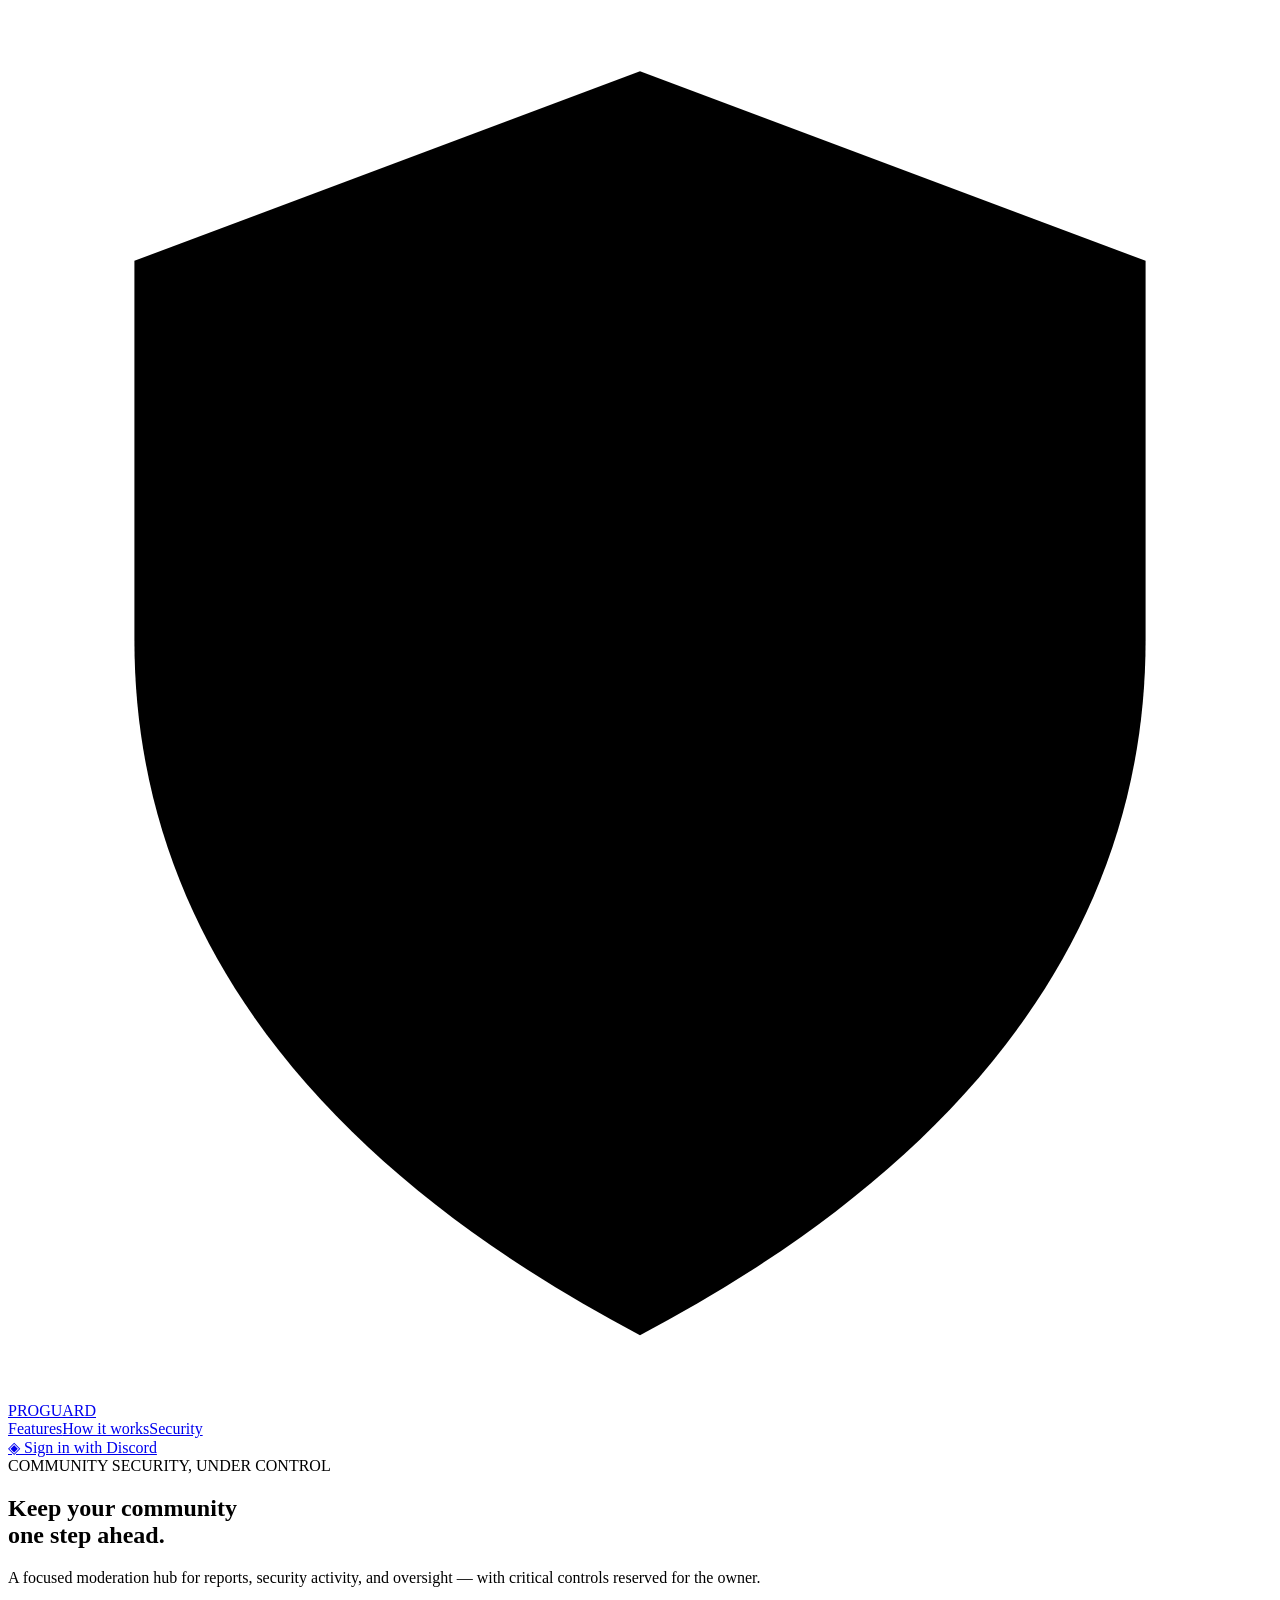
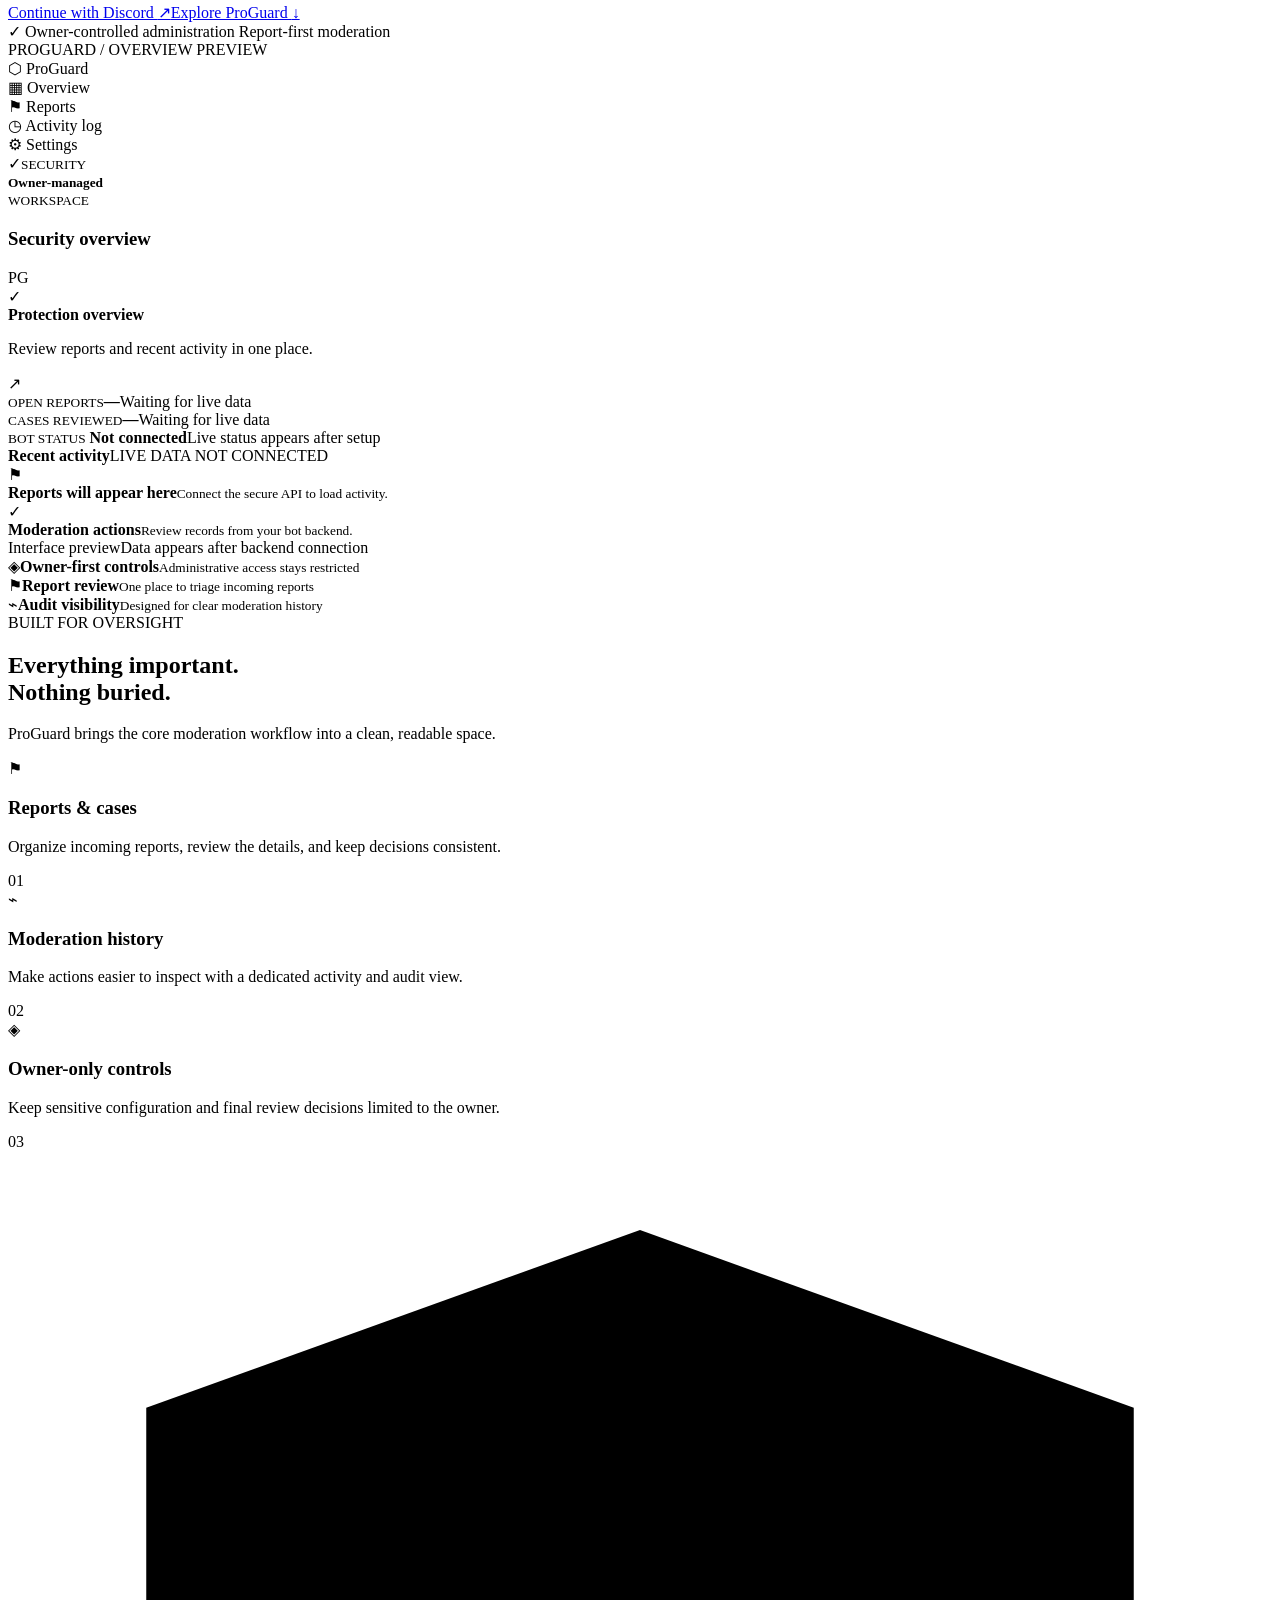
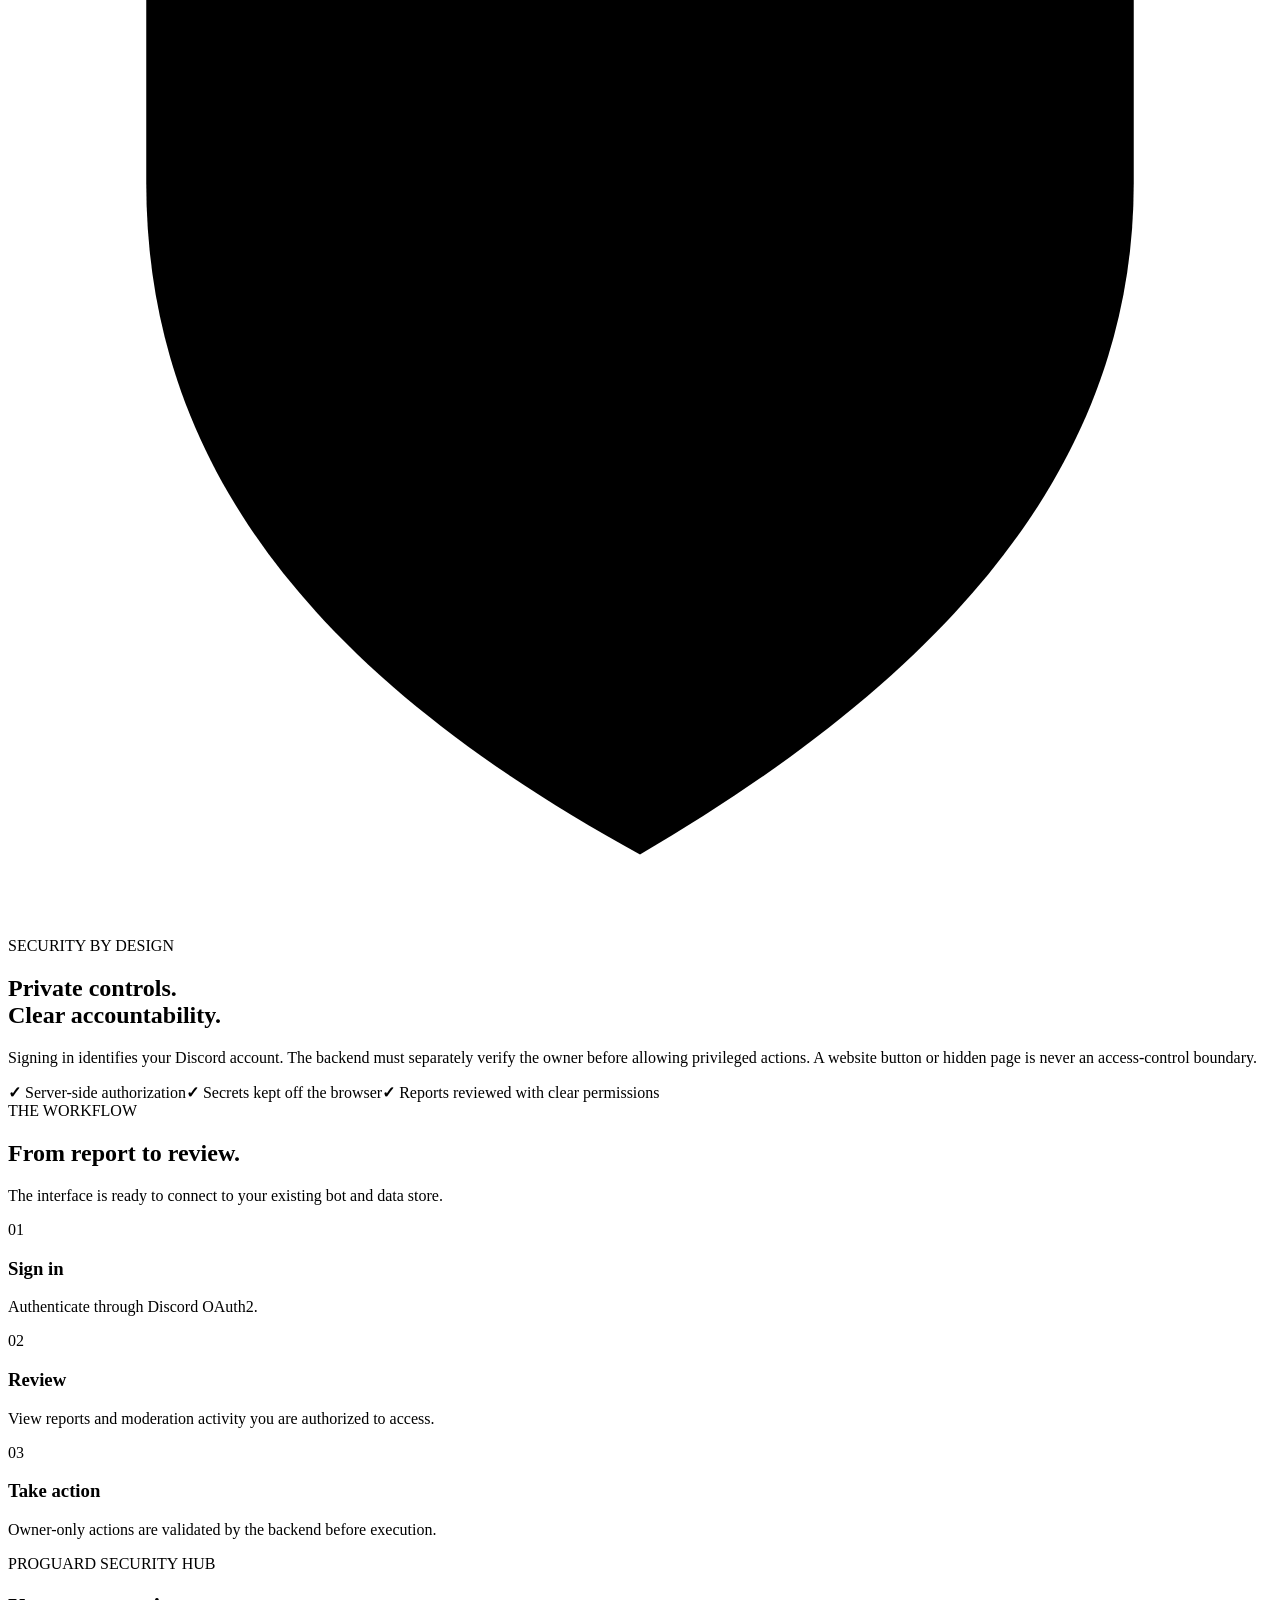
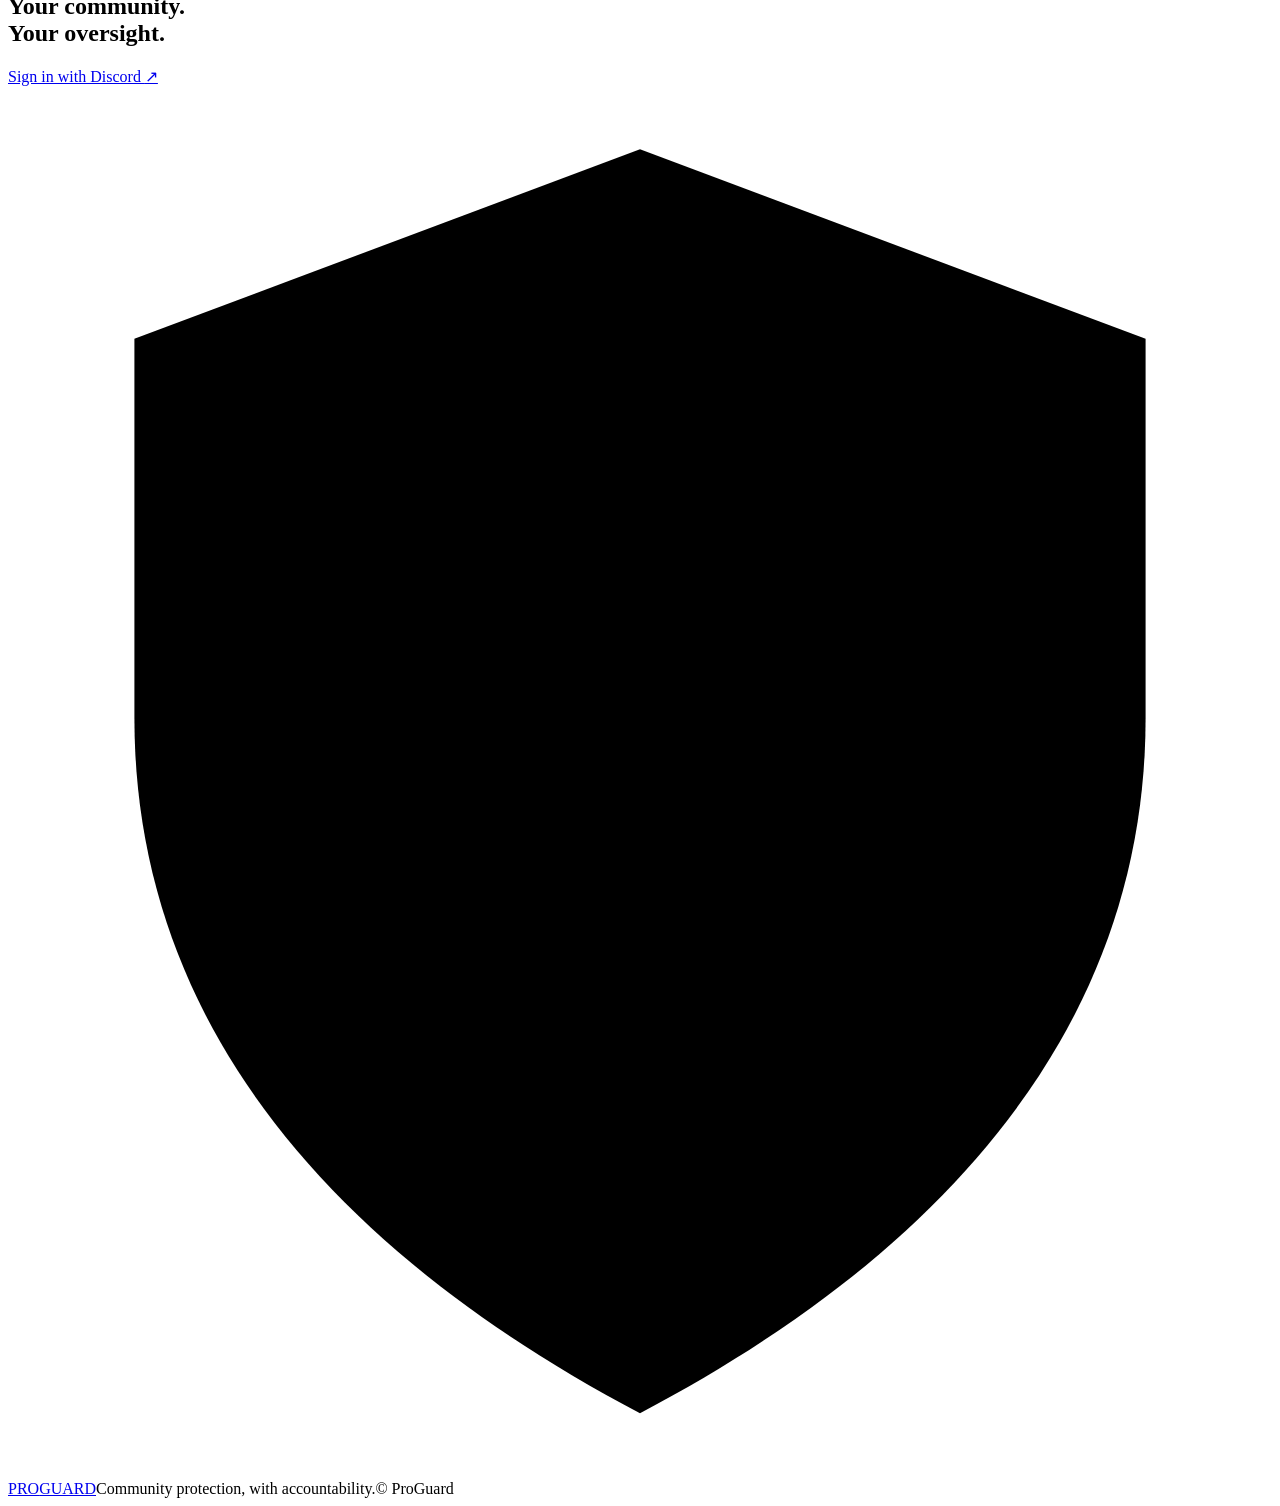
==== public/index.html @ 470d1fc4 "Rename index.html to public/index.html" ====
<!doctype html>
<html lang="en">
<head>
  <meta charset="utf-8">
  <meta name="viewport" content="width=device-width, initial-scale=1">
  <meta name="theme-color" content="#080d18">
  <meta name="description" content="ProGuard — Discord community protection and moderation oversight.">
  <title>ProGuard — Community Security</title>
  <link rel="preconnect" href="https://fonts.googleapis.com">
  <link rel="preconnect" href="https://fonts.gstatic.com" crossorigin>
  <link href="https://fonts.googleapis.com/css2?family=DM+Sans:wght@400;500;600;700&family=Space+Grotesk:wght@400;500;600;700&display=swap" rel="stylesheet">
  <link rel="stylesheet" href="style.css">
</head>
<body>
  <div class="ambient ambient-one"></div><div class="ambient ambient-two"></div>
  <header class="topbar">
    <a class="brand" href="#home" aria-label="ProGuard home"><span class="brand-mark"><svg viewBox="0 0 40 44" aria-hidden="true"><path d="M20 2 36 8v12c0 10-6.7 17.1-16 22C10.7 37.1 4 30 4 20V8L20 2Z"/><path d="m12 21 5.2 5.2L28.5 15"/></svg></span><span>PRO<span class="brand-light">GUARD</span></span></a>
    <nav class="nav"><a href="#features">Features</a><a href="#how">How it works</a><a href="#security">Security</a></nav>
    <a class="button button-small button-outline" href="/auth/discord"> <span class="discord-dot">◈</span> Sign in with Discord</a>
  </header>
  <main id="home">
    <section class="hero wrap">
      <div class="hero-copy">
        <div class="eyebrow"><span class="pulse"></span> COMMUNITY SECURITY, UNDER CONTROL</div>
        <h1>Keep your community<br><span>one step ahead.</span></h1>
        <p class="hero-text">A focused moderation hub for reports, security activity, and oversight — with critical controls reserved for the owner.</p>
        <div class="hero-actions"><a class="button button-primary" href="/auth/discord">Continue with Discord <span>↗</span></a><a class="text-link" href="#features">Explore ProGuard <span>↓</span></a></div>
        <div class="trust-line"><span class="shield-mini">✓</span> Owner-controlled administration <i></i> Report-first moderation</div>
      </div>
      <div class="preview-shell" aria-label="Illustrative dashboard preview">
        <div class="preview-top"><div class="window-dots"><b></b><b></b><b></b></div><span>PROGUARD / OVERVIEW</span><span class="preview-live"><i></i> PREVIEW</span></div>
        <div class="preview-content">
          <aside class="mock-sidebar"><div class="mock-logo"><span>⬡</span> ProGuard</div><div class="mock-nav active">▦ <span>Overview</span></div><div class="mock-nav">⚑ <span>Reports</span></div><div class="mock-nav">◷ <span>Activity log</span></div><div class="mock-nav">⚙ <span>Settings</span></div><div class="mock-side-bottom"><span class="tiny-shield">✓</span><small>SECURITY<br><b>Owner-managed</b></small></div></aside>
          <div class="mock-main"><div class="mock-heading"><div><small>WORKSPACE</small><h3>Security overview</h3></div><span class="mock-avatar">PG</span></div><div class="mock-banner"><div class="banner-icon">✓</div><div><b>Protection overview</b><p>Review reports and recent activity in one place.</p></div><span class="banner-arrow">↗</span></div><div class="metric-grid"><div class="metric"><small>OPEN REPORTS</small><strong>—</strong><span>Waiting for live data</span></div><div class="metric"><small>CASES REVIEWED</small><strong>—</strong><span>Waiting for live data</span></div><div class="metric"><small>BOT STATUS</small><strong class="status-text"><i></i> Not connected</strong><span>Live status appears after setup</span></div></div><div class="activity-card"><div class="activity-head"><b>Recent activity</b><span>LIVE DATA NOT CONNECTED</span></div><div class="activity-row"><span class="activity-icon blue">⚑</span><div><b>Reports will appear here</b><small>Connect the secure API to load activity.</small></div><span class="activity-placeholder"></span></div><div class="activity-row"><span class="activity-icon purple">✓</span><div><b>Moderation actions</b><small>Review records from your bot backend.</small></div><span class="activity-placeholder"></span></div></div></div>
        </div>
        <div class="preview-foot"><span><i></i> Interface preview</span><span>Data appears after backend connection</span></div>
      </div>
    </section>
    <section class="strip wrap"><div><span class="strip-icon">◈</span><b>Owner-first controls</b><small>Administrative access stays restricted</small></div><div><span class="strip-icon">⚑</span><b>Report review</b><small>One place to triage incoming reports</small></div><div><span class="strip-icon">⌁</span><b>Audit visibility</b><small>Designed for clear moderation history</small></div></section>
    <section class="section wrap" id="features"><div class="section-intro"><div class="eyebrow">BUILT FOR OVERSIGHT</div><h2>Everything important.<br><span>Nothing buried.</span></h2><p>ProGuard brings the core moderation workflow into a clean, readable space.</p></div><div class="feature-grid"><article class="feature-card"><span class="feature-icon blue-icon">⚑</span><h3>Reports & cases</h3><p>Organize incoming reports, review the details, and keep decisions consistent.</p><span class="feature-number">01</span></article><article class="feature-card"><span class="feature-icon purple-icon">⌁</span><h3>Moderation history</h3><p>Make actions easier to inspect with a dedicated activity and audit view.</p><span class="feature-number">02</span></article><article class="feature-card"><span class="feature-icon cyan-icon">◈</span><h3>Owner-only controls</h3><p>Keep sensitive configuration and final review decisions limited to the owner.</p><span class="feature-number">03</span></article></div></section>
    <section class="security-section" id="security"><div class="wrap security-inner"><div class="security-emblem"><div class="emblem-ring ring-a"></div><div class="emblem-ring ring-b"></div><div class="emblem-shield"><svg viewBox="0 0 64 70" aria-hidden="true"><path d="M32 4 57 13v19c0 15-10.5 25.5-25 34C16.5 57.5 7 47 7 32V13L32 4Z"/><path d="m20 34 8 8 17-19"/></svg></div></div><div class="security-copy"><div class="eyebrow">SECURITY BY DESIGN</div><h2>Private controls.<br><span>Clear accountability.</span></h2><p>Signing in identifies your Discord account. The backend must separately verify the owner before allowing privileged actions. A website button or hidden page is never an access-control boundary.</p><div class="security-points"><span><b>✓</b> Server-side authorization</span><span><b>✓</b> Secrets kept off the browser</span><span><b>✓</b> Reports reviewed with clear permissions</span></div></div></div></section>
    <section class="section wrap how-section" id="how"><div class="section-intro centered"><div class="eyebrow">THE WORKFLOW</div><h2>From report to review.</h2><p>The interface is ready to connect to your existing bot and data store.</p></div><div class="steps"><div class="step"><span>01</span><h3>Sign in</h3><p>Authenticate through Discord OAuth2.</p></div><div class="step-connector"></div><div class="step"><span>02</span><h3>Review</h3><p>View reports and moderation activity you are authorized to access.</p></div><div class="step-connector"></div><div class="step"><span>03</span><h3>Take action</h3><p>Owner-only actions are validated by the backend before execution.</p></div></div></section>
    <section class="cta wrap"><div><div class="eyebrow">PROGUARD SECURITY HUB</div><h2>Your community.<br><span>Your oversight.</span></h2></div><a class="button button-primary" href="/auth/discord">Sign in with Discord <span>↗</span></a></section>
  </main>
  <footer class="footer wrap"><a class="brand footer-brand" href="#home"><span class="brand-mark"><svg viewBox="0 0 40 44" aria-hidden="true"><path d="M20 2 36 8v12c0 10-6.7 17.1-16 22C10.7 37.1 4 30 4 20V8L20 2Z"/><path d="m12 21 5.2 5.2L28.5 15"/></svg></span><span>PRO<span class="brand-light">GUARD</span></span></a><span>Community protection, with accountability.</span><span>© <span id="year"></span> ProGuard</span></footer>
  <script src="app.js"></script>
</body>
</html>
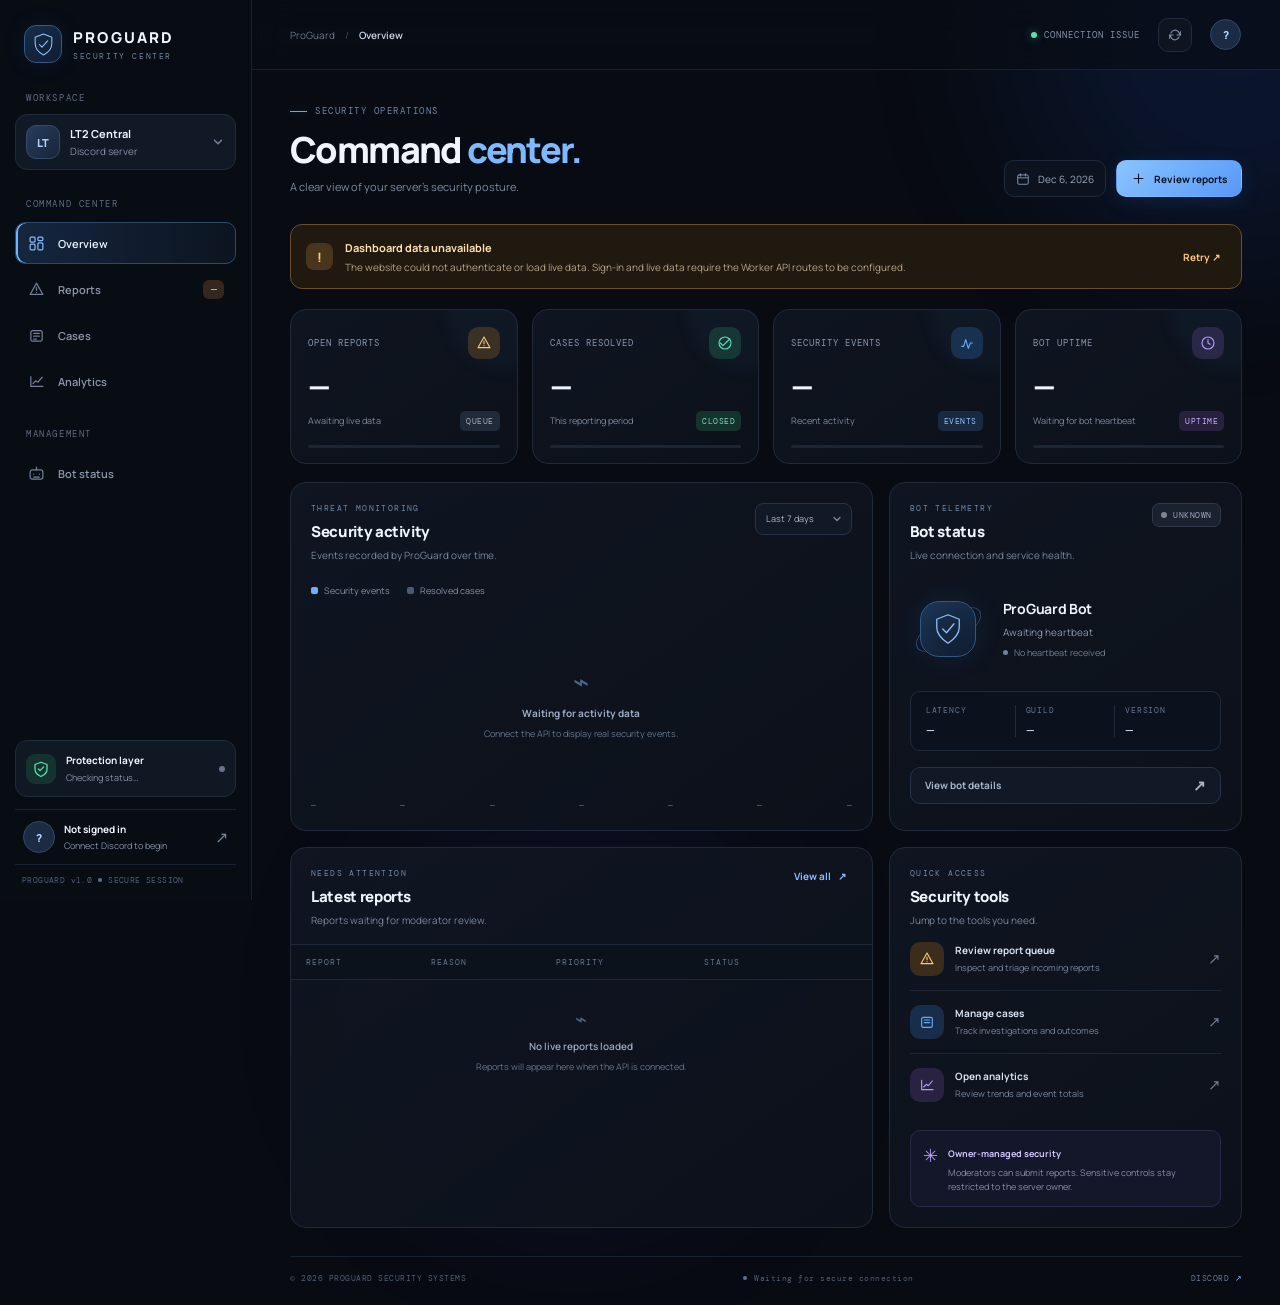
==== commit c178b6f6: "Add files via upload" ====
--- a/public/index.html
+++ b/public/index.html
@@ -3,46 +3,78 @@
 <head>
   <meta charset="utf-8">
   <meta name="viewport" content="width=device-width, initial-scale=1">
-  <meta name="theme-color" content="#080d18">
-  <meta name="description" content="ProGuard — Discord community protection and moderation oversight.">
-  <title>ProGuard — Community Security</title>
+  <meta name="theme-color" content="#080b12">
+  <meta name="description" content="ProGuard security command center for Discord communities.">
+  <title>ProGuard — Security Command Center</title>
   <link rel="preconnect" href="https://fonts.googleapis.com">
   <link rel="preconnect" href="https://fonts.gstatic.com" crossorigin>
-  <link href="https://fonts.googleapis.com/css2?family=DM+Sans:wght@400;500;600;700&family=Space+Grotesk:wght@400;500;600;700&display=swap" rel="stylesheet">
+  <link href="https://fonts.googleapis.com/css2?family=DM+Mono:wght@400;500&family=Manrope:wght@400;500;600;700;800&display=swap" rel="stylesheet">
   <link rel="stylesheet" href="style.css">
 </head>
 <body>
-  <div class="ambient ambient-one"></div><div class="ambient ambient-two"></div>
-  <header class="topbar">
-    <a class="brand" href="#home" aria-label="ProGuard home"><span class="brand-mark"><svg viewBox="0 0 40 44" aria-hidden="true"><path d="M20 2 36 8v12c0 10-6.7 17.1-16 22C10.7 37.1 4 30 4 20V8L20 2Z"/><path d="m12 21 5.2 5.2L28.5 15"/></svg></span><span>PRO<span class="brand-light">GUARD</span></span></a>
-    <nav class="nav"><a href="#features">Features</a><a href="#how">How it works</a><a href="#security">Security</a></nav>
-    <a class="button button-small button-outline" href="/auth/discord"> <span class="discord-dot">◈</span> Sign in with Discord</a>
-  </header>
-  <main id="home">
-    <section class="hero wrap">
-      <div class="hero-copy">
-        <div class="eyebrow"><span class="pulse"></span> COMMUNITY SECURITY, UNDER CONTROL</div>
-        <h1>Keep your community<br><span>one step ahead.</span></h1>
-        <p class="hero-text">A focused moderation hub for reports, security activity, and oversight — with critical controls reserved for the owner.</p>
-        <div class="hero-actions"><a class="button button-primary" href="/auth/discord">Continue with Discord <span>↗</span></a><a class="text-link" href="#features">Explore ProGuard <span>↓</span></a></div>
-        <div class="trust-line"><span class="shield-mini">✓</span> Owner-controlled administration <i></i> Report-first moderation</div>
+  <div class="ambient ambient-a"></div><div class="ambient ambient-b"></div>
+  <div class="app-shell">
+    <aside class="sidebar" id="sidebar">
+      <a class="brand" href="#overview" aria-label="ProGuard home">
+        <span class="brand-mark"><svg viewBox="0 0 48 48" aria-hidden="true"><path d="M24 4 40 10v12c0 10-6.5 17-16 22C14.5 39 8 32 8 22V10L24 4Z"/><path d="m16 24 5 5 11-12"/></svg></span>
+        <span class="brand-copy"><strong>PROGUARD</strong><small>SECURITY CENTER</small></span>
+      </a>
+      <div class="workspace-label">WORKSPACE</div>
+      <button class="server-select" id="serverSelect" type="button"><span class="server-avatar">LT</span><span class="server-info"><b>LT2 Central</b><small>Discord server</small></span><svg class="chevron" viewBox="0 0 16 16"><path d="m4 6 4 4 4-4"/></svg></button>
+      <nav class="nav-list" aria-label="Main navigation">
+        <span class="nav-caption">COMMAND CENTER</span>
+        <a class="nav-link active" href="#overview" data-page="overview"><span class="nav-icon"><svg viewBox="0 0 24 24"><rect x="3" y="3" width="7" height="7" rx="1.5"/><rect x="14" y="3" width="7" height="5" rx="1.5"/><rect x="14" y="11" width="7" height="10" rx="1.5"/><rect x="3" y="13" width="7" height="8" rx="1.5"/></svg></span>Overview</a>
+        <a class="nav-link" href="#reports" data-page="reports"><span class="nav-icon"><svg viewBox="0 0 24 24"><path d="M12 3 21 19H3L12 3Z"/><path d="M12 9v4m0 3h.01"/></svg></span>Reports <span class="nav-count" id="reportNavCount">—</span></a>
+        <a class="nav-link" href="#cases" data-page="cases"><span class="nav-icon"><svg viewBox="0 0 24 24"><path d="M4 7.5A2.5 2.5 0 0 1 6.5 5h11A2.5 2.5 0 0 1 20 7.5v10a2.5 2.5 0 0 1-2.5 2.5h-11A2.5 2.5 0 0 1 4 17.5v-10Z"/><path d="M8 9h8M8 13h8M8 17h4"/></svg></span>Cases</a>
+        <a class="nav-link" href="#analytics" data-page="analytics"><span class="nav-icon"><svg viewBox="0 0 24 24"><path d="M4 19V5m0 14h17"/><path d="m7 15 4-4 3 2 6-7"/></svg></span>Analytics</a>
+        <span class="nav-caption nav-caption-spaced">MANAGEMENT</span>
+        <a class="nav-link" href="#bot" data-page="bot"><span class="nav-icon"><svg viewBox="0 0 24 24"><rect x="3" y="7" width="18" height="13" rx="3"/><path d="M12 3v4m-4 6h.01M16 13h.01M8 17h8"/></svg></span>Bot status</a>
+        <a class="nav-link admin-nav hidden" href="#admin" data-page="admin" id="adminNav"><span class="nav-icon"><svg viewBox="0 0 24 24"><path d="M12 3 14 5.5l3.2-.2.8 3.1 2.6 1.9-1.3 2.9 1.3 2.9-2.6 1.9-.8 3.1-3.2-.2L12 23l-2-2.5-3.2.2-.8-3.1-2.6-1.9 1.3-2.9-1.3-2.9L6 8l.8-3.1 3.2.2L12 3Z"/><circle cx="12" cy="13" r="3"/></svg></span>Owner controls <span class="owner-dot"></span></a>
+      </nav>
+      <div class="sidebar-bottom">
+        <div class="protection-card"><div class="protection-orb"><svg viewBox="0 0 24 24"><path d="M12 3 20 6v6c0 5-3.2 8-8 10-4.8-2-8-5-8-10V6l8-3Z"/><path d="m8.5 12 2.2 2.2 4.8-5"/></svg></div><div><b>Protection layer</b><small id="protectionText">Checking status…</small></div><span class="status-pip" id="protectionPip"></span></div>
+        <button class="user-card" id="loginButton" type="button"><span class="user-avatar" id="userAvatar">?</span><span class="user-details"><b id="userName">Not signed in</b><small id="userRole">Connect Discord to begin</small></span><span class="user-action" id="userAction">↗</span></button>
+        <div class="sidebar-footer"><span>PROGUARD <span id="appVersion">v1.0</span></span><span class="footer-dot"></span><span>SECURE SESSION</span></div>
       </div>
-      <div class="preview-shell" aria-label="Illustrative dashboard preview">
-        <div class="preview-top"><div class="window-dots"><b></b><b></b><b></b></div><span>PROGUARD / OVERVIEW</span><span class="preview-live"><i></i> PREVIEW</span></div>
-        <div class="preview-content">
-          <aside class="mock-sidebar"><div class="mock-logo"><span>⬡</span> ProGuard</div><div class="mock-nav active">▦ <span>Overview</span></div><div class="mock-nav">⚑ <span>Reports</span></div><div class="mock-nav">◷ <span>Activity log</span></div><div class="mock-nav">⚙ <span>Settings</span></div><div class="mock-side-bottom"><span class="tiny-shield">✓</span><small>SECURITY<br><b>Owner-managed</b></small></div></aside>
-          <div class="mock-main"><div class="mock-heading"><div><small>WORKSPACE</small><h3>Security overview</h3></div><span class="mock-avatar">PG</span></div><div class="mock-banner"><div class="banner-icon">✓</div><div><b>Protection overview</b><p>Review reports and recent activity in one place.</p></div><span class="banner-arrow">↗</span></div><div class="metric-grid"><div class="metric"><small>OPEN REPORTS</small><strong>—</strong><span>Waiting for live data</span></div><div class="metric"><small>CASES REVIEWED</small><strong>—</strong><span>Waiting for live data</span></div><div class="metric"><small>BOT STATUS</small><strong class="status-text"><i></i> Not connected</strong><span>Live status appears after setup</span></div></div><div class="activity-card"><div class="activity-head"><b>Recent activity</b><span>LIVE DATA NOT CONNECTED</span></div><div class="activity-row"><span class="activity-icon blue">⚑</span><div><b>Reports will appear here</b><small>Connect the secure API to load activity.</small></div><span class="activity-placeholder"></span></div><div class="activity-row"><span class="activity-icon purple">✓</span><div><b>Moderation actions</b><small>Review records from your bot backend.</small></div><span class="activity-placeholder"></span></div></div></div>
-        </div>
-        <div class="preview-foot"><span><i></i> Interface preview</span><span>Data appears after backend connection</span></div>
+    </aside>
+
+    <main class="main-area">
+      <header class="topbar"><div class="topbar-left"><button class="icon-button menu-button" id="menuButton" aria-label="Open menu"><svg viewBox="0 0 24 24"><path d="M4 7h16M4 12h16M4 17h16"/></svg></button><div class="breadcrumb"><span>ProGuard</span><span class="crumb-slash">/</span><b id="breadcrumbCurrent">Overview</b></div></div><div class="topbar-right"><span class="live-indicator"><i></i><span id="liveLabel">SYSTEM CHECK</span></span><button class="icon-button" id="refreshButton" aria-label="Refresh data" title="Refresh data"><svg viewBox="0 0 24 24"><path d="M20 7v5h-5M4 17v-5h5"/><path d="M6 9a6.5 6.5 0 0 1 11-2l3 5M4 12l3 5a6.5 6.5 0 0 0 11-2"/></svg></button><button class="top-user" id="topLoginButton" aria-label="Sign in"><span id="topAvatar">?</span></button></div></header>
+
+      <div class="content-wrap">
+        <section class="page-view active" id="page-overview" data-view="overview">
+          <div class="page-heading"><div><div class="eyebrow"><span class="eyebrow-line"></span> SECURITY OPERATIONS</div><h1>Command <span>center.</span></h1><p class="page-subtitle">A clear view of your server’s security posture.</p></div><div class="heading-actions"><div class="date-chip"><svg viewBox="0 0 24 24"><rect x="3" y="5" width="18" height="16" rx="2"/><path d="M16 3v4M8 3v4M3 10h18"/></svg><span id="currentDate">Today</span></div><button class="button button-primary" id="reviewReportsButton"><svg viewBox="0 0 24 24"><path d="M12 5v14M5 12h14"/></svg> Review reports</button></div></div>
+          <div class="connection-banner hidden" id="connectionBanner"><span class="banner-symbol">!</span><div><b>Dashboard data unavailable</b><p id="connectionMessage">The website could not reach the ProGuard API. Sign-in and live data require the Worker API routes to be configured.</p></div><button class="banner-retry" id="bannerRetry">Retry ↗</button></div>
+          <div class="metric-grid">
+            <article class="metric-card"><div class="metric-top"><span class="metric-label">OPEN REPORTS</span><span class="metric-icon amber"><svg viewBox="0 0 24 24"><path d="M12 3 21 19H3L12 3Z"/><path d="M12 9v4m0 3h.01"/></svg></span></div><div class="metric-value" id="metricOpenReports">—</div><div class="metric-bottom"><span class="metric-note" id="openReportsNote">Awaiting live data</span><span class="metric-tag neutral">QUEUE</span></div><div class="metric-track"><span class="track-amber" id="openTrack"></span></div></article>
+            <article class="metric-card"><div class="metric-top"><span class="metric-label">CASES RESOLVED</span><span class="metric-icon green"><svg viewBox="0 0 24 24"><path d="m5 12 4 4L19 6"/><circle cx="12" cy="12" r="9"/></svg></span></div><div class="metric-value" id="metricResolved">—</div><div class="metric-bottom"><span class="metric-note" id="resolvedNote">This reporting period</span><span class="metric-tag green-tag">CLOSED</span></div><div class="metric-track"><span class="track-green" id="resolvedTrack"></span></div></article>
+            <article class="metric-card"><div class="metric-top"><span class="metric-label">SECURITY EVENTS</span><span class="metric-icon blue"><svg viewBox="0 0 24 24"><path d="M4 17h3l3-10 4 13 3-8h3"/></svg></span></div><div class="metric-value" id="metricEvents">—</div><div class="metric-bottom"><span class="metric-note" id="eventsNote">Recent activity</span><span class="metric-tag blue-tag">EVENTS</span></div><div class="metric-track"><span class="track-blue" id="eventsTrack"></span></div></article>
+            <article class="metric-card"><div class="metric-top"><span class="metric-label">BOT UPTIME</span><span class="metric-icon purple"><svg viewBox="0 0 24 24"><circle cx="12" cy="12" r="9"/><path d="M12 7v5l3 2"/></svg></span></div><div class="metric-value" id="metricUptime">—<small></small></div><div class="metric-bottom"><span class="metric-note" id="uptimeNote">Waiting for bot heartbeat</span><span class="metric-tag purple-tag">UPTIME</span></div><div class="metric-track"><span class="track-purple" id="uptimeTrack"></span></div></article>
+          </div>
+          <div class="dashboard-grid">
+            <article class="panel activity-panel"><div class="panel-header"><div><div class="panel-kicker">THREAT MONITORING</div><h2>Security activity</h2><p>Events recorded by ProGuard over time.</p></div><div class="select-wrap"><select id="activityRange" aria-label="Activity time range"><option value="7d">Last 7 days</option><option value="24h">Last 24 hours</option><option value="30d">Last 30 days</option></select><svg viewBox="0 0 16 16"><path d="m4 6 4 4 4-4"/></svg></div></div><div class="chart-legend"><span><i class="legend-blue"></i>Security events</span><span><i class="legend-muted"></i>Resolved cases</span></div><div class="chart-wrap" id="activityChart"><div class="chart-empty"><span class="chart-empty-icon">⌁</span><b>Waiting for activity data</b><small>Connect the API to display real security events.</small></div></div><div class="chart-axis" id="chartAxis"><span>—</span><span>—</span><span>—</span><span>—</span><span>—</span><span>—</span><span>—</span></div></article>
+            <article class="panel bot-panel"><div class="panel-header"><div><div class="panel-kicker">BOT TELEMETRY</div><h2>Bot status</h2><p>Live connection and service health.</p></div><span class="status-badge unknown" id="botStatusBadge"><i></i> UNKNOWN</span></div><div class="bot-hero"><div class="bot-emblem"><div class="bot-emblem-inner"><svg viewBox="0 0 48 48"><path d="M24 5 39 11v11c0 9-6 15-15 21C15 37 9 31 9 22V11L24 5Z"/><path d="m17 24 5 5 10-12"/></svg></div><span class="orbit orbit-one"></span><span class="orbit orbit-two"></span></div><div class="bot-hero-text"><b id="botDisplayName">ProGuard Bot</b><span id="botActivity">Awaiting heartbeat</span><small><i class="tiny-dot"></i><span id="botLastSeen">No heartbeat received</span></small></div></div><div class="bot-stats"><div><span>LATENCY</span><b id="botLatency">—</b></div><div><span>GUILD</span><b id="botGuilds">—</b></div><div><span>VERSION</span><b id="botVersion">—</b></div></div><button class="button button-quiet full-button" data-go="bot">View bot details <span>↗</span></button></article>
+          </div>
+          <div class="lower-grid"><article class="panel reports-panel"><div class="panel-header"><div><div class="panel-kicker">NEEDS ATTENTION</div><h2>Latest reports</h2><p>Reports waiting for moderator review.</p></div><button class="text-button" data-go="reports">View all <span>↗</span></button></div><div class="table-wrap"><table><thead><tr><th>REPORT</th><th>REASON</th><th>PRIORITY</th><th>STATUS</th><th></th></tr></thead><tbody id="latestReportsBody"><tr><td colspan="5"><div class="empty-row"><span>⌁</span><b>No live reports loaded</b><small>Reports will appear here when the API is connected.</small></div></td></tr></tbody></table></div></article><article class="panel quick-panel"><div class="panel-header"><div><div class="panel-kicker">QUICK ACCESS</div><h2>Security tools</h2><p>Jump to the tools you need.</p></div></div><button class="quick-action" data-go="reports"><span class="quick-action-icon amber"><svg viewBox="0 0 24 24"><path d="M12 3 21 19H3L12 3Z"/><path d="M12 9v4m0 3h.01"/></svg></span><span><b>Review report queue</b><small>Inspect and triage incoming reports</small></span><span class="quick-arrow">↗</span></button><button class="quick-action" data-go="cases"><span class="quick-action-icon blue"><svg viewBox="0 0 24 24"><path d="M4 7.5A2.5 2.5 0 0 1 6.5 5h11A2.5 2.5 0 0 1 20 7.5v10a2.5 2.5 0 0 1-2.5 2.5h-11A2.5 2.5 0 0 1 4 17.5v-10Z"/><path d="M8 9h8M8 13h8"/></svg></span><span><b>Manage cases</b><small>Track investigations and outcomes</small></span><span class="quick-arrow">↗</span></button><button class="quick-action" data-go="analytics"><span class="quick-action-icon purple"><svg viewBox="0 0 24 24"><path d="M4 19V5m0 14h17"/><path d="m7 15 4-4 3 2 6-7"/></svg></span><span><b>Open analytics</b><small>Review trends and event totals</small></span><span class="quick-arrow">↗</span></button><div class="owner-callout"><span class="owner-callout-icon">✳</span><div><b>Owner-managed security</b><p>Moderators can submit reports. Sensitive controls stay restricted to the server owner.</p></div></div></article></div>
+        </section>
+
+        <section class="page-view" id="page-reports" data-view="reports"><div class="page-heading"><div><div class="eyebrow"><span class="eyebrow-line"></span> MODERATION WORKFLOW</div><h1>Report <span>queue.</span></h1><p class="page-subtitle">Review submissions and document your decisions.</p></div><button class="button button-secondary" id="reportsRefresh">↻ Refresh queue</button></div><div class="filter-row"><div class="search-box"><svg viewBox="0 0 24 24"><circle cx="10.8" cy="10.8" r="6.8"/><path d="m16 16 5 5"/></svg><input id="reportSearch" placeholder="Search reports, users, reasons…" autocomplete="off"></div><div class="filter-select"><select id="reportStatusFilter" aria-label="Filter reports"><option value="all">All statuses</option><option value="pending">Pending</option><option value="reviewing">Reviewing</option><option value="resolved">Resolved</option><option value="dismissed">Dismissed</option></select></div><div class="filter-select"><select id="reportPriorityFilter" aria-label="Filter by priority"><option value="all">All priorities</option><option value="critical">Critical</option><option value="high">High</option><option value="medium">Medium</option><option value="low">Low</option></select></div></div><article class="panel full-table-panel"><div class="panel-header"><div><div class="panel-kicker">INCOMING CASEWORK</div><h2>All reports <span class="inline-count" id="allReportsCount">0</span></h2></div><span class="table-meta" id="reportTableMeta">Live queue</span></div><div class="table-wrap"><table><thead><tr><th>REPORT ID</th><th>SUBMITTED BY</th><th>REASON</th><th>PRIORITY</th><th>STATUS</th><th>RECEIVED</th><th></th></tr></thead><tbody id="allReportsBody"></tbody></table></div><div class="table-foot"><span id="reportsFootnote">Data provided by ProGuard API</span><button class="text-button" id="clearReportFilters">Reset filters ↺</button></div></article></section>
+
+        <section class="page-view" id="page-cases" data-view="cases"><div class="page-heading"><div><div class="eyebrow"><span class="eyebrow-line"></span> INVESTIGATION LOG</div><h1>Case <span>files.</span></h1><p class="page-subtitle">Keep decisions, evidence, and follow-ups organized.</p></div><button class="button button-secondary" id="casesRefresh">↻ Refresh cases</button></div><div class="case-summary-grid"><div class="case-summary"><span>ACTIVE CASES</span><b id="activeCasesMetric">—</b><i class="summary-line line-blue"></i></div><div class="case-summary"><span>RESOLVED</span><b id="resolvedCasesMetric">—</b><i class="summary-line line-green"></i></div><div class="case-summary"><span>DISMISSED</span><b id="dismissedCasesMetric">—</b><i class="summary-line line-muted"></i></div></div><article class="panel full-table-panel"><div class="panel-header"><div><div class="panel-kicker">CASE MANAGEMENT</div><h2>Investigation records</h2><p>Cases are created from reviewed reports or your bot backend.</p></div><div class="filter-select"><select id="caseStatusFilter" aria-label="Filter cases"><option value="all">All cases</option><option value="open">Open</option><option value="investigating">Investigating</option><option value="resolved">Resolved</option><option value="dismissed">Dismissed</option></select></div></div><div class="table-wrap"><table><thead><tr><th>CASE ID</th><th>SUBJECT</th><th>LINKED REPORT</th><th>STATUS</th><th>ASSIGNED TO</th><th>UPDATED</th><th></th></tr></thead><tbody id="casesBody"></tbody></table></div></article></section>
+
+        <section class="page-view" id="page-analytics" data-view="analytics"><div class="page-heading"><div><div class="eyebrow"><span class="eyebrow-line"></span> SECURITY INTELLIGENCE</div><h1>Threat <span>analytics.</span></h1><p class="page-subtitle">Understand activity patterns across your server.</p></div><div class="filter-select"><select id="analyticsRange" aria-label="Analytics range"><option value="7d">Last 7 days</option><option value="24h">Last 24 hours</option><option value="30d">Last 30 days</option></select></div></div><div class="metric-grid analytics-metrics"><article class="metric-card"><div class="metric-top"><span class="metric-label">TOTAL EVENTS</span><span class="metric-icon blue">⌁</span></div><div class="metric-value" id="analyticsTotalEvents">—</div><div class="metric-bottom"><span class="metric-note">Within selected period</span></div></article><article class="metric-card"><div class="metric-top"><span class="metric-label">REPORTS RECEIVED</span><span class="metric-icon amber">!</span></div><div class="metric-value" id="analyticsReports">—</div><div class="metric-bottom"><span class="metric-note">All submitted reports</span></div></article><article class="metric-card"><div class="metric-top"><span class="metric-label">RESOLUTION RATE</span><span class="metric-icon green">✓</span></div><div class="metric-value" id="analyticsResolution">—</div><div class="metric-bottom"><span class="metric-note">Resolved reports / total</span></div></article><article class="metric-card"><div class="metric-top"><span class="metric-label">AVG. RESPONSE</span><span class="metric-icon purple">◷</span></div><div class="metric-value" id="analyticsResponse">—</div><div class="metric-bottom"><span class="metric-note">Average time to first action</span></div></article></div><div class="dashboard-grid analytics-grid"><article class="panel activity-panel"><div class="panel-header"><div><div class="panel-kicker">EVENT HISTORY</div><h2>Events over time</h2><p>Reported activity and resolved cases.</p></div></div><div class="chart-legend"><span><i class="legend-blue"></i>Events</span><span><i class="legend-muted"></i>Resolved</span></div><div class="chart-wrap" id="analyticsChart"><div class="chart-empty"><b>No analytics data yet</b><small>Live trend data appears when the API is connected.</small></div></div><div class="chart-axis" id="analyticsAxis"><span>—</span><span>—</span><span>—</span><span>—</span><span>—</span><span>—</span><span>—</span></div></article><article class="panel breakdown-panel"><div class="panel-header"><div><div class="panel-kicker">CLASSIFICATION</div><h2>Report breakdown</h2><p>Reports by category.</p></div></div><div class="breakdown-list" id="reportBreakdown"><div class="empty-row"><b>Waiting for data</b><small>Categories will appear here.</small></div></div></article></div></section>
+
+        <section class="page-view" id="page-bot" data-view="bot"><div class="page-heading"><div><div class="eyebrow"><span class="eyebrow-line"></span> SERVICE HEALTH</div><h1>Bot <span>telemetry.</span></h1><p class="page-subtitle">Monitor your Wispbyte-hosted Discord bot.</p></div><button class="button button-secondary" id="botRefresh">↻ Check status</button></div><div class="bot-detail-hero panel"><div class="bot-hero"><div class="bot-emblem large-emblem"><div class="bot-emblem-inner"><svg viewBox="0 0 48 48"><path d="M24 5 39 11v11c0 9-6 15-15 21C15 37 9 31 9 22V11L24 5Z"/><path d="m17 24 5 5 10-12"/></svg></div><span class="orbit orbit-one"></span><span class="orbit orbit-two"></span></div><div class="bot-hero-text"><div class="panel-kicker">DISCORD APPLICATION</div><h2 id="botDetailName">ProGuard Bot</h2><span id="botDetailDescription">Security reporting and moderation support</span><small><i class="tiny-dot"></i><span id="botDetailSeen">Heartbeat status unavailable</span></small></div></div><span class="status-badge unknown" id="botDetailBadge"><i></i> UNKNOWN</span></div><div class="bot-detail-grid"><article class="panel"><div class="panel-kicker">CONNECTION</div><h2>Service connection</h2><div class="detail-list"><div><span>Runtime host</span><b>Wispbyte</b></div><div><span>Process state</span><b id="detailProcessState">Unknown</b></div><div><span>Gateway latency</span><b id="detailLatency">—</b></div><div><span>Last heartbeat</span><b id="detailHeartbeat">—</b></div></div></article><article class="panel"><div class="panel-kicker">CAPABILITIES</div><h2>Security modules</h2><div class="module-list" id="moduleList"><div class="module-row"><span class="module-symbol">◈</span><span><b>Report intake</b><small>Submit and route user reports</small></span><span class="module-state">API STATUS UNKNOWN</span></div><div class="module-row"><span class="module-symbol">⌁</span><span><b>Event logging</b><small>Record moderation and security events</small></span><span class="module-state">API STATUS UNKNOWN</span></div><div class="module-row"><span class="module-symbol">◉</span><span><b>Case workflow</b><small>Track investigations and decisions</small></span><span class="module-state">API STATUS UNKNOWN</span></div></div></article></div><div class="notice-box"><span>i</span><p><b>Important:</b> The dashboard reports the bot's last backend heartbeat. It cannot start, stop, or restart a Wispbyte process unless a secure bot-control endpoint has explicitly been implemented.</p></div></section>
+
+        <section class="page-view" id="page-admin" data-view="admin"><div class="page-heading"><div><div class="eyebrow"><span class="eyebrow-line"></span> RESTRICTED AREA</div><h1>Owner <span>controls.</span></h1><p class="page-subtitle">Sensitive settings are only available to the configured Discord owner.</p></div><span class="owner-pill"><i></i> OWNER ACCESS</span></div><div class="connection-banner" id="ownerGateBanner"><span class="banner-symbol">!</span><div><b>Owner authorization required</b><p>Sign in with the Discord account configured as OWNER_DISCORD_ID. The server must verify owner access before these controls become active.</p></div></div><div class="admin-grid"><article class="panel"><div class="panel-kicker">ACCESS POLICY</div><h2>Role permissions</h2><p class="panel-description">Define what the dashboard may allow each role to do.</p><div class="permission-row"><div><b>Server owner</b><small>Full access to reports, cases, analytics, and settings.</small></div><span class="permission-tag owner-permission">FULL ACCESS</span></div><div class="permission-row"><div><b>Moderators</b><small>Submit reports and view permitted case details.</small></div><span class="permission-tag mod-permission">LIMITED</span></div><div class="permission-row"><div><b>Members</b><small>No access to the private dashboard unless authorized.</small></div><span class="permission-tag member-permission">RESTRICTED</span></div><div class="notice-box compact-notice"><span>i</span><p>These labels describe the intended policy. Enforcement must happen in the Worker API, not only in browser code.</p></div></article><article class="panel"><div class="panel-kicker">AUDIT TRAIL</div><h2>Owner activity</h2><p class="panel-description">Review privileged actions recorded by the backend.</p><div class="audit-list" id="auditList"><div class="empty-row"><b>Audit log unavailable</b><small>Owner actions appear here when the audit API is connected.</small></div></div><button class="button button-quiet full-button" id="auditRefresh">Refresh audit log <span>↻</span></button></article><article class="panel wide-admin-panel"><div class="panel-kicker">SYSTEM CONFIGURATION</div><h2>Connected services</h2><p class="panel-description">Health and configuration state returned by the server.</p><div class="service-grid"><div class="service-item"><span class="service-icon discord-icon">D</span><div><b>Discord OAuth</b><small>Authentication and identity</small></div><span class="service-status" id="discordServiceStatus">UNKNOWN</span></div><div class="service-item"><span class="service-icon firebase-icon">F</span><div><b>Firebase / Firestore</b><small>Reports, cases, and audit records</small></div><span class="service-status" id="firebaseServiceStatus">UNKNOWN</span></div><div class="service-item"><span class="service-icon worker-icon">W</span><div><b>Cloudflare Worker</b><small>API and authorization layer</small></div><span class="service-status" id="workerServiceStatus">CHECKING</span></div><div class="service-item"><span class="service-icon bot-icon">P</span><div><b>Python Discord bot</b><small>Wispbyte runtime and heartbeat</small></div><span class="service-status" id="runtimeServiceStatus">UNKNOWN</span></div></div></article></div></section>
+
+        <footer class="main-footer"><span>© <span id="footerYear"></span> PROGUARD SECURITY SYSTEMS</span><span><i class="footer-dot"></i><span id="footerStatus">Waiting for secure connection</span></span><a href="https://discord.com" target="_blank" rel="noreferrer">DISCORD <span>↗</span></a></footer>
       </div>
-    </section>
-    <section class="strip wrap"><div><span class="strip-icon">◈</span><b>Owner-first controls</b><small>Administrative access stays restricted</small></div><div><span class="strip-icon">⚑</span><b>Report review</b><small>One place to triage incoming reports</small></div><div><span class="strip-icon">⌁</span><b>Audit visibility</b><small>Designed for clear moderation history</small></div></section>
-    <section class="section wrap" id="features"><div class="section-intro"><div class="eyebrow">BUILT FOR OVERSIGHT</div><h2>Everything important.<br><span>Nothing buried.</span></h2><p>ProGuard brings the core moderation workflow into a clean, readable space.</p></div><div class="feature-grid"><article class="feature-card"><span class="feature-icon blue-icon">⚑</span><h3>Reports & cases</h3><p>Organize incoming reports, review the details, and keep decisions consistent.</p><span class="feature-number">01</span></article><article class="feature-card"><span class="feature-icon purple-icon">⌁</span><h3>Moderation history</h3><p>Make actions easier to inspect with a dedicated activity and audit view.</p><span class="feature-number">02</span></article><article class="feature-card"><span class="feature-icon cyan-icon">◈</span><h3>Owner-only controls</h3><p>Keep sensitive configuration and final review decisions limited to the owner.</p><span class="feature-number">03</span></article></div></section>
-    <section class="security-section" id="security"><div class="wrap security-inner"><div class="security-emblem"><div class="emblem-ring ring-a"></div><div class="emblem-ring ring-b"></div><div class="emblem-shield"><svg viewBox="0 0 64 70" aria-hidden="true"><path d="M32 4 57 13v19c0 15-10.5 25.5-25 34C16.5 57.5 7 47 7 32V13L32 4Z"/><path d="m20 34 8 8 17-19"/></svg></div></div><div class="security-copy"><div class="eyebrow">SECURITY BY DESIGN</div><h2>Private controls.<br><span>Clear accountability.</span></h2><p>Signing in identifies your Discord account. The backend must separately verify the owner before allowing privileged actions. A website button or hidden page is never an access-control boundary.</p><div class="security-points"><span><b>✓</b> Server-side authorization</span><span><b>✓</b> Secrets kept off the browser</span><span><b>✓</b> Reports reviewed with clear permissions</span></div></div></div></section>
-    <section class="section wrap how-section" id="how"><div class="section-intro centered"><div class="eyebrow">THE WORKFLOW</div><h2>From report to review.</h2><p>The interface is ready to connect to your existing bot and data store.</p></div><div class="steps"><div class="step"><span>01</span><h3>Sign in</h3><p>Authenticate through Discord OAuth2.</p></div><div class="step-connector"></div><div class="step"><span>02</span><h3>Review</h3><p>View reports and moderation activity you are authorized to access.</p></div><div class="step-connector"></div><div class="step"><span>03</span><h3>Take action</h3><p>Owner-only actions are validated by the backend before execution.</p></div></div></section>
-    <section class="cta wrap"><div><div class="eyebrow">PROGUARD SECURITY HUB</div><h2>Your community.<br><span>Your oversight.</span></h2></div><a class="button button-primary" href="/auth/discord">Sign in with Discord <span>↗</span></a></section>
-  </main>
-  <footer class="footer wrap"><a class="brand footer-brand" href="#home"><span class="brand-mark"><svg viewBox="0 0 40 44" aria-hidden="true"><path d="M20 2 36 8v12c0 10-6.7 17.1-16 22C10.7 37.1 4 30 4 20V8L20 2Z"/><path d="m12 21 5.2 5.2L28.5 15"/></svg></span><span>PRO<span class="brand-light">GUARD</span></span></a><span>Community protection, with accountability.</span><span>© <span id="year"></span> ProGuard</span></footer>
-  <script src="app.js"></script>
+    </main>
+  </div>
+
+  <div class="modal-backdrop hidden" id="reportModal" role="dialog" aria-modal="true" aria-labelledby="reportModalTitle"><div class="modal"><div class="modal-head"><div><div class="panel-kicker">REPORT DETAILS</div><h2 id="reportModalTitle">Review report</h2></div><button class="icon-button modal-close" data-close-modal aria-label="Close dialog">×</button></div><div id="reportModalContent"></div><div class="modal-actions" id="reportModalActions"></div></div></div>
+  <div class="toast-region" id="toastRegion" aria-live="polite" aria-atomic="true"></div>
+  <script src="script.js"></script>
 </body>
 </html>
--- a/public/style.css
+++ b/public/style.css
@@ -0,0 +1 @@
+:root{color-scheme:dark;--bg:#080b12;--panel:#0e131e;--panel-2:#111827;--line:#202a3a;--line-soft:#182130;--text:#f0f4fc;--muted:#8490a5;--subtle:#58657b;--blue:#69a9ff;--blue-2:#3c82f6;--cyan:#67e8f9;--green:#5ce0b0;--amber:#ffc777;--red:#ff7789;--purple:#b29aff;--radius:16px;--font:'Manrope',-apple-system,BlinkMacSystemFont,sans-serif}*{box-sizing:border-box}html{scroll-behavior:smooth}body{margin:0;background:var(--bg);color:var(--text);font-family:var(--font);font-size:13px;min-height:100vh;overflow-x:hidden}button,input,select{font:inherit}button,a,select{-webkit-tap-highlight-color:transparent}button{color:inherit}a{color:inherit;text-decoration:none}svg{width:18px;height:18px;fill:none;stroke:currentColor;stroke-width:1.7;stroke-linecap:round;stroke-linejoin:round}.ambient{position:fixed;pointer-events:none;filter:blur(90px);opacity:.12;border-radius:50%;z-index:-1}.ambient-a{width:430px;height:430px;right:-170px;top:-180px;background:#216bff}.ambient-b{width:380px;height:380px;left:30%;bottom:-300px;background:#4d3be9}.app-shell{min-height:100vh}.sidebar{width:252px;position:fixed;inset:0 auto 0 0;background:rgba(9,13,21,.95);border-right:1px solid var(--line-soft);padding:25px 15px 15px;display:flex;flex-direction:column;z-index:30;backdrop-filter:blur(20px)}.brand{display:flex;align-items:center;gap:11px;padding:0 9px 29px}.brand-mark{width:38px;height:38px;border:1px solid #335a89;background:linear-gradient(145deg,#172d4a,#101d31);border-radius:12px;display:grid;place-items:center;box-shadow:0 0 25px #347bff1c}.brand-mark svg{width:25px;height:25px;stroke:#8ec4ff;stroke-width:2}.brand-copy{display:flex;flex-direction:column;gap:3px}.brand-copy strong{font-size:15px;letter-spacing:2.2px;font-weight:800}.brand-copy small{font-family:'DM Mono',monospace;font-size:8px;letter-spacing:1.6px;color:#71849f}.workspace-label,.nav-caption{font-family:'DM Mono',monospace;color:#5f6c80;font-size:9px;letter-spacing:1.6px;padding:0 11px 10px}.server-select{width:100%;display:flex;align-items:center;gap:10px;text-align:left;padding:10px;border:1px solid #202c3d;background:#111927;border-radius:12px;cursor:pointer}.server-avatar{width:34px;height:34px;border-radius:10px;background:linear-gradient(135deg,#273c5d,#182538);display:grid;place-items:center;font-size:11px;font-weight:800;color:#b6d4ff;border:1px solid #354968}.server-info{display:flex;flex:1;min-width:0;flex-direction:column;gap:3px}.server-info b{font-size:11px;font-weight:700}.server-info small{font-size:10px;color:var(--muted)}.chevron{width:14px;height:14px;color:#718198}.nav-list{display:flex;flex-direction:column;gap:4px;margin-top:28px}.nav-caption{padding-top:0;padding-bottom:8px}.nav-caption-spaced{margin-top:22px}.nav-link{min-height:42px;padding:0 11px;display:flex;align-items:center;gap:12px;border:1px solid transparent;border-radius:10px;color:#8d99ac;font-size:11px;font-weight:600;transition:background .18s,border-color .18s,color .18s}.nav-link:hover{background:#111927;color:#dce7f8}.nav-link.active{background:linear-gradient(90deg,#1b3353aa,#13203566);border-color:#294a70;color:#eaf3ff;box-shadow:inset 2px 0 #70b4ff}.nav-icon{display:grid;place-items:center;width:19px;height:19px;color:#708099}.nav-link.active .nav-icon{color:#83bbff}.nav-icon svg{width:17px;height:17px}.nav-count{margin-left:auto;min-width:21px;padding:3px 5px;text-align:center;border-radius:6px;background:#35271d;color:var(--amber);font:10px 'DM Mono',monospace}.owner-dot{margin-left:auto;width:6px;height:6px;background:var(--purple);border-radius:50%;box-shadow:0 0 9px #b29aff88}.sidebar-bottom{margin-top:auto}.protection-card{display:flex;align-items:center;gap:10px;padding:12px 10px;border:1px solid #1e2c3c;background:#101923;border-radius:12px;margin-bottom:12px}.protection-orb{width:30px;height:30px;border-radius:9px;background:#15332e;display:grid;place-items:center;color:var(--green)}.protection-orb svg{width:18px;height:18px}.protection-card>div:nth-child(2){display:flex;flex-direction:column;gap:4px;flex:1}.protection-card b{font-size:10px}.protection-card small{font-size:9px;color:var(--muted)}.status-pip{width:6px;height:6px;border-radius:50%;background:#67758a}.status-pip.online{background:var(--green);box-shadow:0 0 8px #5ce0b088}.user-card{width:100%;display:flex;align-items:center;gap:9px;text-align:left;padding:11px 8px;border:0;border-top:1px solid var(--line-soft);background:transparent;cursor:pointer}.user-avatar,.top-user span{width:32px;height:32px;flex-shrink:0;border-radius:50%;display:grid;place-items:center;background:#1b2b43;border:1px solid #314968;color:#b4d5ff;font-weight:800;font-size:11px}.user-details{display:flex;flex:1;min-width:0;flex-direction:column;gap:3px}.user-details b{font-size:10px;overflow:hidden;text-overflow:ellipsis;white-space:nowrap}.user-details small{font-size:9px;color:var(--muted);overflow:hidden;text-overflow:ellipsis;white-space:nowrap}.user-action{color:#718198;font-size:16px}.sidebar-footer{display:flex;align-items:center;gap:6px;padding:10px 7px 0;border-top:1px solid var(--line-soft);font:8px 'DM Mono',monospace;color:#526076;letter-spacing:.4px}.sidebar-footer .footer-dot,.footer-dot{width:4px;height:4px;border-radius:50%;background:#5d7190}.main-area{margin-left:252px;min-height:100vh}.topbar{height:70px;display:flex;align-items:center;justify-content:space-between;padding:0 38px;border-bottom:1px solid var(--line-soft);background:#090d15b8;backdrop-filter:blur(16px);position:sticky;top:0;z-index:20}.topbar-left,.topbar-right{display:flex;align-items:center;gap:18px}.breadcrumb{display:flex;align-items:center;gap:10px;color:#69778d;font-size:10px}.breadcrumb b{color:#cbd7e9;font-weight:600}.crumb-slash{color:#3e4a5e}.live-indicator{display:flex;align-items:center;gap:7px;font:9px 'DM Mono',monospace;letter-spacing:1px;color:#8392a9}.live-indicator i,.tiny-dot,.status-badge i,.owner-pill i{display:inline-block;width:6px;height:6px;border-radius:50%;background:#748299}.live-indicator i{background:var(--green);box-shadow:0 0 8px #5ce0b080;animation:pulse 2s infinite}@keyframes pulse{50%{opacity:.45;box-shadow:0 0 2px #5ce0b055}}.icon-button{width:34px;height:34px;border:1px solid #202b3b;border-radius:10px;background:#0e1521;color:#8291a8;display:grid;place-items:center;cursor:pointer;transition:.18s}.icon-button:hover{color:#d9e8ff;border-color:#3d5f88;background:#152238}.icon-button svg{width:16px;height:16px}.top-user{width:32px;height:32px;border:0;background:transparent;padding:0;cursor:pointer}.top-user span{width:31px;height:31px}.menu-button{display:none}.content-wrap{max-width:1600px;margin:0 auto;padding:35px 38px 22px}.page-view{display:none;animation:pageIn .25s ease}.page-view.active{display:block}@keyframes pageIn{from{opacity:.4;transform:translateY(4px)}to{opacity:1;transform:none}}.page-heading{display:flex;align-items:flex-end;justify-content:space-between;gap:18px;margin-bottom:27px}.eyebrow,.panel-kicker{display:flex;align-items:center;gap:8px;color:#7187a5;font:9px 'DM Mono',monospace;letter-spacing:1.5px}.eyebrow-line{height:1px;width:17px;background:#5fa9ff;box-shadow:0 0 8px #5fa9ff66}.page-heading h1{font-size:clamp(27px,3vw,36px);letter-spacing:-1.6px;line-height:1.15;margin:12px 0 8px;font-weight:800}.page-heading h1 span{color:#7fb9ff}.page-subtitle{margin:0;color:#7e8ba0;font-size:11px;line-height:1.7}.heading-actions{display:flex;align-items:center;gap:10px}.date-chip{height:37px;display:flex;align-items:center;gap:8px;padding:0 11px;border:1px solid var(--line);border-radius:10px;color:#9ba9bd;font-size:10px;background:#0d131e}.date-chip svg{width:14px;height:14px;color:#7c91ae}.button{min-height:37px;padding:0 14px;border:1px solid transparent;border-radius:10px;display:inline-flex;align-items:center;justify-content:center;gap:8px;font-size:10px;font-weight:700;cursor:pointer;transition:transform .15s,border-color .15s,background .15s}.button:active{transform:scale(.98)}.button svg{width:15px;height:15px}.button-primary{color:#06101f;background:linear-gradient(135deg,#8ac4ff,#5798f7);box-shadow:0 5px 20px #448fff20}.button-primary:hover{background:#a6d3ff}.button-secondary{border-color:#29374a;background:#111a28;color:#b7c5da}.button-secondary:hover,.button-quiet:hover{border-color:#45648a;background:#152237}.button-quiet{border:1px solid #263247;background:#111927;color:#a6b5ca}.full-button{width:100%;justify-content:space-between;margin-top:16px}.full-button span{font-size:15px}.hidden{display:none!important}.connection-banner{display:flex;align-items:center;gap:12px;padding:13px 15px;border:1px solid #6a4d2b;background:#20190f;border-radius:12px;margin-bottom:20px}.banner-symbol{width:27px;height:27px;flex-shrink:0;display:grid;place-items:center;border-radius:8px;background:#49341c;color:var(--amber);font-weight:800}.connection-banner>div{flex:1}.connection-banner b{font-size:11px;color:#ffdfad}.connection-banner p{font-size:10px;color:#b4a18a;margin:4px 0 0;line-height:1.5}.banner-retry{background:transparent;border:0;color:var(--amber);font-size:10px;font-weight:700;cursor:pointer}.metric-grid{display:grid;grid-template-columns:repeat(4,minmax(0,1fr));gap:14px;margin-bottom:18px}.metric-card,.panel{border:1px solid var(--line);background:linear-gradient(145deg,#101622f5,#0c111bf5);border-radius:var(--radius);min-width:0}.metric-card{padding:17px 17px 15px;position:relative;overflow:hidden}.metric-card:before{content:"";position:absolute;right:-45px;top:-55px;width:115px;height:115px;border-radius:50%;background:#528dff0a;filter:blur(8px)}.metric-top,.metric-bottom{display:flex;align-items:center;justify-content:space-between;gap:8px}.metric-label{font:9px 'DM Mono',monospace;letter-spacing:1px;color:#8997ad}.metric-icon,.quick-action-icon{width:32px;height:32px;border-radius:10px;display:grid;place-items:center;flex-shrink:0}.metric-icon svg,.quick-action-icon svg{width:16px;height:16px}.amber{color:var(--amber);background:#3b2c1c}.green{color:var(--green);background:#15342f}.blue{color:var(--blue);background:#172d49}.purple{color:var(--purple);background:#292341}.metric-value{font-size:29px;font-weight:800;letter-spacing:-1px;margin:12px 0 9px;line-height:1.05}.metric-value small{font-size:12px;color:#8493aa;margin-left:3px;letter-spacing:0}.metric-note{font-size:9px;color:#7c8aa0}.metric-tag{font:8px 'DM Mono',monospace;letter-spacing:.5px;color:#b4a18a;background:#30251b;padding:5px 6px;border-radius:5px}.green-tag{color:#79dabb;background:#15332d}.blue-tag{color:#8fc3ff;background:#182a41}.purple-tag{color:#c3b2ff;background:#28213d}.neutral{color:#a1afc2;background:#202a38}.metric-track{height:3px;background:#1b2534;border-radius:10px;margin-top:14px;overflow:hidden}.metric-track span{display:block;height:100%;width:0;border-radius:10px;transition:width .6s}.track-amber{background:var(--amber)}.track-green{background:var(--green)}.track-blue{background:var(--blue)}.track-purple{background:var(--purple)}.dashboard-grid{display:grid;grid-template-columns:minmax(0,1.65fr) minmax(290px,1fr);gap:16px;margin-bottom:16px}.panel{padding:20px}.panel-header{display:flex;align-items:flex-start;justify-content:space-between;gap:14px}.panel-header h2,.bot-detail-grid h2{font-size:15px;letter-spacing:-.35px;margin:8px 0 5px;font-weight:800}.panel-header p,.panel-description{margin:0;color:#78869b;font-size:10px;line-height:1.6}.panel-kicker{font-size:8px;letter-spacing:1.4px}.select-wrap,.filter-select{position:relative;display:flex;align-items:center}.select-wrap select,.filter-select select{appearance:none;border:1px solid #263347;background:#111927;color:#a9b8cc;border-radius:8px;height:32px;padding:0 29px 0 10px;font-size:9px;outline:none;cursor:pointer}.select-wrap>svg{position:absolute;right:9px;width:12px;height:12px;pointer-events:none;color:#7b8ba2}.chart-legend{display:flex;align-items:center;gap:17px;margin-top:21px;color:#8291a7;font-size:9px}.chart-legend span{display:flex;align-items:center;gap:6px}.chart-legend i{width:7px;height:7px;border-radius:2px;display:inline-block}.legend-blue{background:#6eafff}.legend-muted{background:#495a73}.chart-wrap{height:190px;position:relative;margin-top:9px;overflow:hidden}.chart-wrap svg{width:100%;height:100%;overflow:visible}.chart-empty{height:100%;display:flex;align-items:center;justify-content:center;flex-direction:column;gap:7px;color:#69788f;text-align:center}.chart-empty-icon{font-size:27px;color:#4c6689}.chart-empty b{font-size:10px;color:#9baac0}.chart-empty small{font-size:9px;color:#64738a}.chart-axis{display:flex;justify-content:space-between;color:#58677e;font:8px 'DM Mono',monospace;padding-top:4px}.bot-panel{display:flex;flex-direction:column}.status-badge{display:inline-flex;align-items:center;gap:6px;white-space:nowrap;padding:6px 8px;border-radius:7px;font:8px 'DM Mono',monospace;letter-spacing:.5px;border:1px solid #30394a;color:#9aa8bd;background:#1a2230}.status-badge.online{color:var(--green);border-color:#275348;background:#10251f}.status-badge.online i{background:var(--green);box-shadow:0 0 8px #5ce0b077}.status-badge.offline{color:var(--red);border-color:#5b303a;background:#2a171d}.status-badge.offline i{background:var(--red)}.status-badge.unknown i{background:#7a8799}.bot-hero{display:flex;align-items:center;gap:16px;margin:28px 0 23px}.bot-emblem{width:77px;height:77px;flex-shrink:0;position:relative;display:grid;place-items:center}.bot-emblem-inner{width:56px;height:56px;border:1px solid #31588a;border-radius:19px;background:linear-gradient(145deg,#1c3555,#101a2b);display:grid;place-items:center;box-shadow:0 0 30px #438fff19,inset 0 0 20px #4c90ff0b;z-index:2}.bot-emblem-inner svg{width:36px;height:36px;stroke:#8dc1ff;stroke-width:1.7}.orbit{position:absolute;border:1px solid #2e4c71;border-radius:50%;inset:2px;transform:rotate(-30deg) scaleY(.42)}.orbit-two{inset:9px;transform:rotate(48deg) scaleY(.55);border-color:#34577f66}.bot-hero-text{min-width:0;display:flex;flex-direction:column;gap:7px}.bot-hero-text>b{font-size:14px;letter-spacing:-.3px}.bot-hero-text>span{font-size:10px;color:#8998ad}.bot-hero-text small{display:flex;align-items:center;gap:6px;font-size:9px;color:#6e7d92}.tiny-dot{width:5px;height:5px;background:#738199}.bot-stats{display:grid;grid-template-columns:repeat(3,1fr);border:1px solid #202b3b;border-radius:10px;background:#0c121d;padding:13px 5px}.bot-stats>div{display:flex;flex-direction:column;gap:7px;padding:0 10px;border-right:1px solid #202b3b;min-width:0}.bot-stats>div:last-child{border:0}.bot-stats span{font:8px 'DM Mono',monospace;color:#65748b;letter-spacing:.8px}.bot-stats b{font-size:11px;color:#c8d5e8;overflow:hidden;text-overflow:ellipsis}.lower-grid{display:grid;grid-template-columns:minmax(0,1.65fr) minmax(290px,1fr);gap:16px}.reports-panel{padding:20px 0 0;overflow:hidden}.reports-panel>.panel-header{padding:0 20px 16px}.text-button{border:0;background:transparent;color:#8abaff;font-size:10px;font-weight:700;cursor:pointer;white-space:nowrap}.text-button span{padding-left:5px}.table-wrap{width:100%;overflow-x:auto}table{width:100%;border-collapse:collapse;text-align:left;white-space:nowrap}thead{background:#0c121c}th{padding:12px 15px;color:#66768d;font:8px 'DM Mono',monospace;letter-spacing:.9px;font-weight:400;border-top:1px solid #1d2838;border-bottom:1px solid #1d2838}td{padding:13px 15px;border-bottom:1px solid #182230;color:#a8b5c8;font-size:10px}tbody tr:last-child td{border-bottom:0}tbody tr:hover td{background:#121b29}.table-wrap table{min-width:580px}.reports-panel .table-wrap table{min-width:570px}.empty-row{min-height:120px;display:flex;align-items:center;justify-content:center;flex-direction:column;gap:7px;color:#69788e;text-align:center;padding:22px}.empty-row>span{font-size:20px;color:#4e6687}.empty-row b{font-size:10px;color:#9ba9bd;font-weight:600}.empty-row small{font-size:9px;color:#64738a;white-space:normal;max-width:270px;line-height:1.5}.reports-panel td[colspan]{padding:0}.quick-panel{padding:20px}.quick-action{width:100%;display:flex;align-items:center;gap:11px;text-align:left;background:transparent;border:0;border-bottom:1px solid #1b2534;padding:14px 0;cursor:pointer}.quick-action:last-of-type{border-bottom:0}.quick-action-icon{width:34px;height:34px}.quick-action>span:nth-child(2){flex:1;display:flex;flex-direction:column;gap:4px;min-width:0}.quick-action b{font-size:10px;color:#d6e0ef}.quick-action small{font-size:9px;color:#77869c}.quick-arrow{font-size:15px;color:#6b7c94}.quick-action:hover .quick-arrow{color:#8fc4ff;transform:translate(2px,-2px)}.owner-callout{display:flex;gap:10px;background:#14162a;border:1px solid #2b294a;border-radius:10px;padding:12px;margin-top:14px}.owner-callout-icon{color:var(--purple);font-size:18px}.owner-callout b{font-size:9px;color:#cfc6ff}.owner-callout p{font-size:9px;color:#8c8ba9;line-height:1.6;margin:5px 0 0}.main-footer{display:flex;align-items:center;justify-content:space-between;gap:12px;margin-top:28px;padding-top:16px;border-top:1px solid var(--line-soft);color:#4f5d72;font:8px 'DM Mono',monospace;letter-spacing:.5px}.main-footer>span:nth-child(2){display:flex;align-items:center;gap:7px}.main-footer a{color:#697a94}.main-footer a span{color:#8bbcff}.filter-row{display:flex;gap:10px;margin-bottom:18px}.search-box{height:38px;display:flex;align-items:center;gap:9px;flex:1;min-width:180px;padding:0 12px;background:#0e1521;border:1px solid #253145;border-radius:10px;color:#77869b}.search-box svg{width:15px;height:15px;flex-shrink:0}.search-box input{width:100%;border:0;outline:0;background:transparent;color:#dce7f7;font-size:10px}.search-box input::placeholder{color:#5e6d83}.filter-select select{height:38px;min-width:130px}.full-table-panel{padding:0;overflow:hidden}.full-table-panel>.panel-header{padding:20px;border-bottom:1px solid #1c2737}.inline-count{display:inline-grid;place-items:center;margin-left:5px;min-width:21px;height:20px;border-radius:6px;background:#1b2d46;color:#9ecaff;font:10px 'DM Mono',monospace;vertical-align:middle}.table-meta{color:#697a92;font:9px 'DM Mono',monospace;padding-top:7px}.table-foot{display:flex;align-items:center;justify-content:space-between;padding:13px 20px;border-top:1px solid #1b2534;color:#66758b;font-size:9px}.report-id{font:10px 'DM Mono',monospace;color:#90bfff}.reason-cell{max-width:230px;overflow:hidden;text-overflow:ellipsis}.priority-pill,.state-pill{display:inline-flex;align-items:center;gap:5px;border-radius:5px;padding:5px 7px;font:8px 'DM Mono',monospace;letter-spacing:.3px;text-transform:uppercase}.priority-pill:before{content:"";width:5px;height:5px;border-radius:50%;background:currentColor}.priority-critical{color:#ff8596;background:#3b1c26}.priority-high{color:#ffb77b;background:#38271b}.priority-medium{color:#e7d18a;background:#342f1c}.priority-low{color:#8ba6c8;background:#1e2a3a}.state-pill.pending,.state-pill.open{color:#ffc777;background:#332719}.state-pill.reviewing,.state-pill.investigating{color:#8ec4ff;background:#1a2b43}.state-pill.resolved{color:#72dfb8;background:#15352d}.state-pill.dismissed{color:#a5b0c1;background:#242d3a}.row-action{width:27px;height:27px;border:1px solid #273448;border-radius:7px;background:#121a27;color:#8da1bb;cursor:pointer}.row-action:hover{border-color:#4a78a9;color:#b7d9ff}.case-summary-grid{display:grid;grid-template-columns:repeat(3,1fr);gap:14px;margin-bottom:18px}.case-summary{position:relative;overflow:hidden;border:1px solid var(--line);background:#0f1520;border-radius:14px;padding:17px 18px}.case-summary>span{display:block;color:#8291a8;font:9px 'DM Mono',monospace;letter-spacing:1px}.case-summary>b{display:block;font-size:26px;margin-top:10px;letter-spacing:-1px}.summary-line{position:absolute;bottom:0;left:0;height:2px;width:35%;background:var(--blue)}.line-green{background:var(--green)}.line-muted{background:#62728a}.analytics-metrics{margin-bottom:18px}.analytics-grid{grid-template-columns:minmax(0,1.6fr) minmax(280px,1fr)}.breakdown-list{display:flex;flex-direction:column;gap:19px;margin-top:24px}.breakdown-row{display:grid;grid-template-columns:1fr auto;gap:8px;align-items:center}.breakdown-row>span:first-child{color:#b4c0d1;font-size:10px}.breakdown-row>span:nth-child(2){font:10px 'DM Mono',monospace;color:#a5b5cc}.breakdown-track{grid-column:1/-1;height:4px;border-radius:5px;background:#1c2635;overflow:hidden}.breakdown-track span{display:block;height:100%;border-radius:5px;background:linear-gradient(90deg,#4789ed,#8bc7ff)}.bot-detail-hero{display:flex;align-items:center;justify-content:space-between;gap:20px;margin-bottom:17px;padding:24px}.bot-detail-hero .bot-hero{margin:0;gap:20px}.large-emblem{width:94px;height:94px}.large-emblem .bot-emblem-inner{width:68px;height:68px;border-radius:22px}.large-emblem .bot-emblem-inner svg{width:43px;height:43px}.bot-hero-text h2{font-size:20px;letter-spacing:-.6px;margin:0}.bot-detail-grid{display:grid;grid-template-columns:1fr 1.3fr;gap:16px}.bot-detail-grid .panel{padding:21px}.detail-list{margin-top:20px}.detail-list>div{display:flex;justify-content:space-between;gap:10px;padding:13px 0;border-bottom:1px solid #1d2736;font-size:10px}.detail-list>div:last-child{border-bottom:0}.detail-list span{color:#7b8ba1}.detail-list b{color:#d0dced;font-weight:600;text-align:right}.module-list{margin-top:15px}.module-row{display:flex;align-items:center;gap:10px;padding:13px 0;border-bottom:1px solid #1d2736}.module-row:last-child{border:0}.module-symbol{width:30px;height:30px;display:grid;place-items:center;border-radius:9px;background:#17273d;color:#8abfff;font-size:16px}.module-row>span:nth-child(2){display:flex;flex-direction:column;gap:4px;flex:1}.module-row b{font-size:10px}.module-row small{font-size:9px;color:#7b899e}.module-state{font:7px 'DM Mono',monospace;color:#7c8aa0;white-space:nowrap}.notice-box{display:flex;gap:10px;align-items:flex-start;border:1px solid #29354a;background:#111a29;border-radius:11px;padding:13px 15px;margin-top:17px}.notice-box>span{width:17px;height:17px;border-radius:50%;display:grid;place-items:center;flex-shrink:0;background:#243b59;color:#8ec4ff;font-weight:800;font-size:10px}.notice-box p{margin:0;color:#91a0b5;font-size:10px;line-height:1.7}.notice-box b{color:#c5d5eb}.owner-pill{display:flex;align-items:center;gap:7px;border:1px solid #3d345f;border-radius:8px;background:#1c1830;color:#c3b1ff;padding:9px 11px;font:8px 'DM Mono',monospace;letter-spacing:.8px}.owner-pill i{background:var(--purple);box-shadow:0 0 7px #b29aff88}.admin-grid{display:grid;grid-template-columns:1fr 1fr;gap:16px}.admin-grid>.panel{padding:21px}.admin-grid h2{font-size:15px;margin:8px 0}.panel-description{margin-bottom:17px}.permission-row{display:flex;align-items:center;justify-content:space-between;gap:10px;padding:15px 0;border-bottom:1px solid #202a39}.permission-row>div{display:flex;flex-direction:column;gap:5px}.permission-row b{font-size:10px}.permission-row small{font-size:9px;line-height:1.6;color:#8290a5}.permission-tag{font:7px 'DM Mono',monospace;letter-spacing:.5px;padding:6px 7px;border-radius:5px;white-space:nowrap}.owner-permission{background:#27213e;color:#c4b4ff}.mod-permission{background:#172b43;color:#8ec4ff}.member-permission{background:#252c37;color:#a0adbd}.compact-notice{margin-top:16px;padding:10px}.compact-notice p{font-size:9px}.audit-list{min-height:160px}.service-grid{display:grid;grid-template-columns:1fr 1fr;gap:10px;margin-top:18px}.wide-admin-panel{grid-column:1/-1}.service-item{display:flex;align-items:center;gap:10px;border:1px solid #222d3d;background:#0d1420;border-radius:10px;padding:13px}.service-icon{width:30px;height:30px;display:grid;place-items:center;border-radius:9px;font-weight:800}.discord-icon{background:#252848;color:#a4aaff}.firebase-icon{background:#3a2b19;color:#ffca78}.worker-icon{background:#38231e;color:#ff9c78}.bot-icon{background:#172f2b;color:#75dfbd}.service-item>div{flex:1;min-width:0;display:flex;flex-direction:column;gap:4px}.service-item b{font-size:10px}.service-item small{font-size:8px;color:#78879d}.service-status{font:7px 'DM Mono',monospace;color:#7c8aa0}.service-status.ok{color:var(--green)}.service-status.error{color:var(--red)}.modal-backdrop{position:fixed;inset:0;z-index:60;background:#03060bd9;backdrop-filter:blur(9px);display:grid;place-items:center;padding:20px}.modal{width:min(560px,100%);max-height:85vh;overflow:auto;background:#101722;border:1px solid #2b3a50;border-radius:18px;box-shadow:0 30px 100px #0009;padding:22px}.modal-head{display:flex;align-items:flex-start;justify-content:space-between;gap:15px;margin-bottom:20px}.modal-head h2{font-size:18px;margin:8px 0 0}.modal-close{font-size:20px}.modal-field{margin-bottom:14px}.modal-field label{display:block;color:#8a9bb2;font:8px 'DM Mono',monospace;letter-spacing:1px;margin-bottom:7px}.modal-field p{margin:0;color:#c1cddd;font-size:11px;line-height:1.7;white-space:pre-wrap;overflow-wrap:anywhere}.modal-field textarea,.modal-field select,.modal-field input{width:100%;border:1px solid #2b3a4e;background:#0b111b;color:#dbe7f8;border-radius:9px;padding:10px;outline:none;font-size:10px}.modal-field textarea{min-height:85px;resize:vertical}.modal-actions{display:flex;justify-content:flex-end;flex-wrap:wrap;gap:8px;padding-top:17px;border-top:1px solid #202b3b;margin-top:18px}.toast-region{position:fixed;right:22px;bottom:22px;z-index:80;display:flex;flex-direction:column;gap:8px;max-width:min(340px,calc(100vw - 32px))}.toast{display:flex;align-items:flex-start;gap:10px;padding:13px 15px;border:1px solid #2b3c53;background:#111b2a;border-radius:11px;box-shadow:0 12px 40px #0005;animation:toastIn .2s ease}.toast-mark{width:20px;height:20px;border-radius:6px;display:grid;place-items:center;background:#173c31;color:var(--green);font-weight:800}.toast.error .toast-mark{background:#421e29;color:var(--red)}.toast b{display:block;font-size:10px;margin-bottom:4px}.toast p{margin:0;color:#94a3b8;font-size:9px;line-height:1.5}@keyframes toastIn{from{opacity:0;transform:translateY(8px)}to{opacity:1;transform:none}}@media(min-width:1500px){.content-wrap{padding-top:43px}.metric-card{padding:20px}.chart-wrap{height:220px}}@media(max-width:1250px){.sidebar{width:225px}.main-area{margin-left:225px}.topbar{padding:0 25px}.content-wrap{padding:28px 25px 20px}.metric-grid{gap:10px}.metric-card{padding:14px}.metric-label{font-size:8px}.metric-value{font-size:26px}.dashboard-grid,.lower-grid{grid-template-columns:minmax(0,1.4fr) minmax(260px,1fr)}}@media(max-width:1000px){.metric-grid{grid-template-columns:repeat(2,minmax(0,1fr))}.dashboard-grid,.lower-grid,.analytics-grid{grid-template-columns:1fr}.bot-panel{min-height:0}.chart-wrap{height:210px}.sidebar{width:235px;transform:translateX(-102%);transition:transform .25s;box-shadow:20px 0 60px #0007}.sidebar.open{transform:translateX(0)}.main-area{margin-left:0}.menu-button{display:grid}.topbar{padding:0 23px}.content-wrap{padding:27px 23px 20px}}@media(max-width:650px){.topbar{height:60px;padding:0 15px}.topbar-left,.topbar-right{gap:10px}.live-indicator{font-size:7px;letter-spacing:.4px}.content-wrap{padding:23px 14px 18px}.page-heading{align-items:flex-start;flex-direction:column;margin-bottom:21px}.page-heading h1{font-size:29px}.heading-actions{width:100%;justify-content:space-between}.date-chip{flex:1}.heading-actions .button{flex:1}.metric-grid{gap:9px}.metric-card{padding:13px 12px;border-radius:13px}.metric-label{font-size:7px;letter-spacing:.6px}.metric-icon{width:28px;height:28px}.metric-value{font-size:25px;margin-top:13px}.metric-note{font-size:8px}.metric-tag{font-size:7px;padding:4px}.dashboard-grid,.lower-grid{gap:12px}.panel{padding:16px;border-radius:14px}.reports-panel{padding:16px 0 0}.reports-panel>.panel-header{padding:0 16px 14px}.panel-header h2{font-size:14px}.panel-header p{font-size:9px}.chart-wrap{height:170px}.chart-legend{margin-top:17px}.bot-hero{margin:21px 0}.filter-row{flex-wrap:wrap}.search-box{flex-basis:100%}.filter-select{flex:1}.filter-select select{width:100%;min-width:0}.case-summary-grid{gap:8px}.case-summary{padding:13px}.case-summary>span{font-size:7px;letter-spacing:.5px}.case-summary>b{font-size:22px}.bot-detail-hero{align-items:flex-start;flex-direction:column;padding:18px}.bot-detail-hero .bot-hero{gap:12px}.large-emblem{width:70px;height:70px}.large-emblem .bot-emblem-inner{width:54px;height:54px;border-radius:17px}.large-emblem .bot-emblem-inner svg{width:34px;height:34px}.bot-hero-text h2{font-size:17px}.bot-detail-grid,.admin-grid{grid-template-columns:1fr}.wide-admin-panel{grid-column:auto}.service-grid{grid-template-columns:1fr}.main-footer{align-items:flex-start;flex-direction:column;gap:10px}.main-footer>a{display:none}.connection-banner{align-items:flex-start;padding:11px}.banner-retry{padding-top:5px}.owner-pill{align-self:flex-start}.modal{padding:17px}.table-foot{padding:12px}.table-foot span{max-width:60%;line-height:1.5}.breadcrumb{font-size:9px}.topbar-right{gap:7px}}@media(prefers-reduced-motion:reduce){*,*:before,*:after{scroll-behavior:auto!important;animation-duration:.01ms!important;animation-iteration-count:1!important;transition-duration:.01ms!important}}
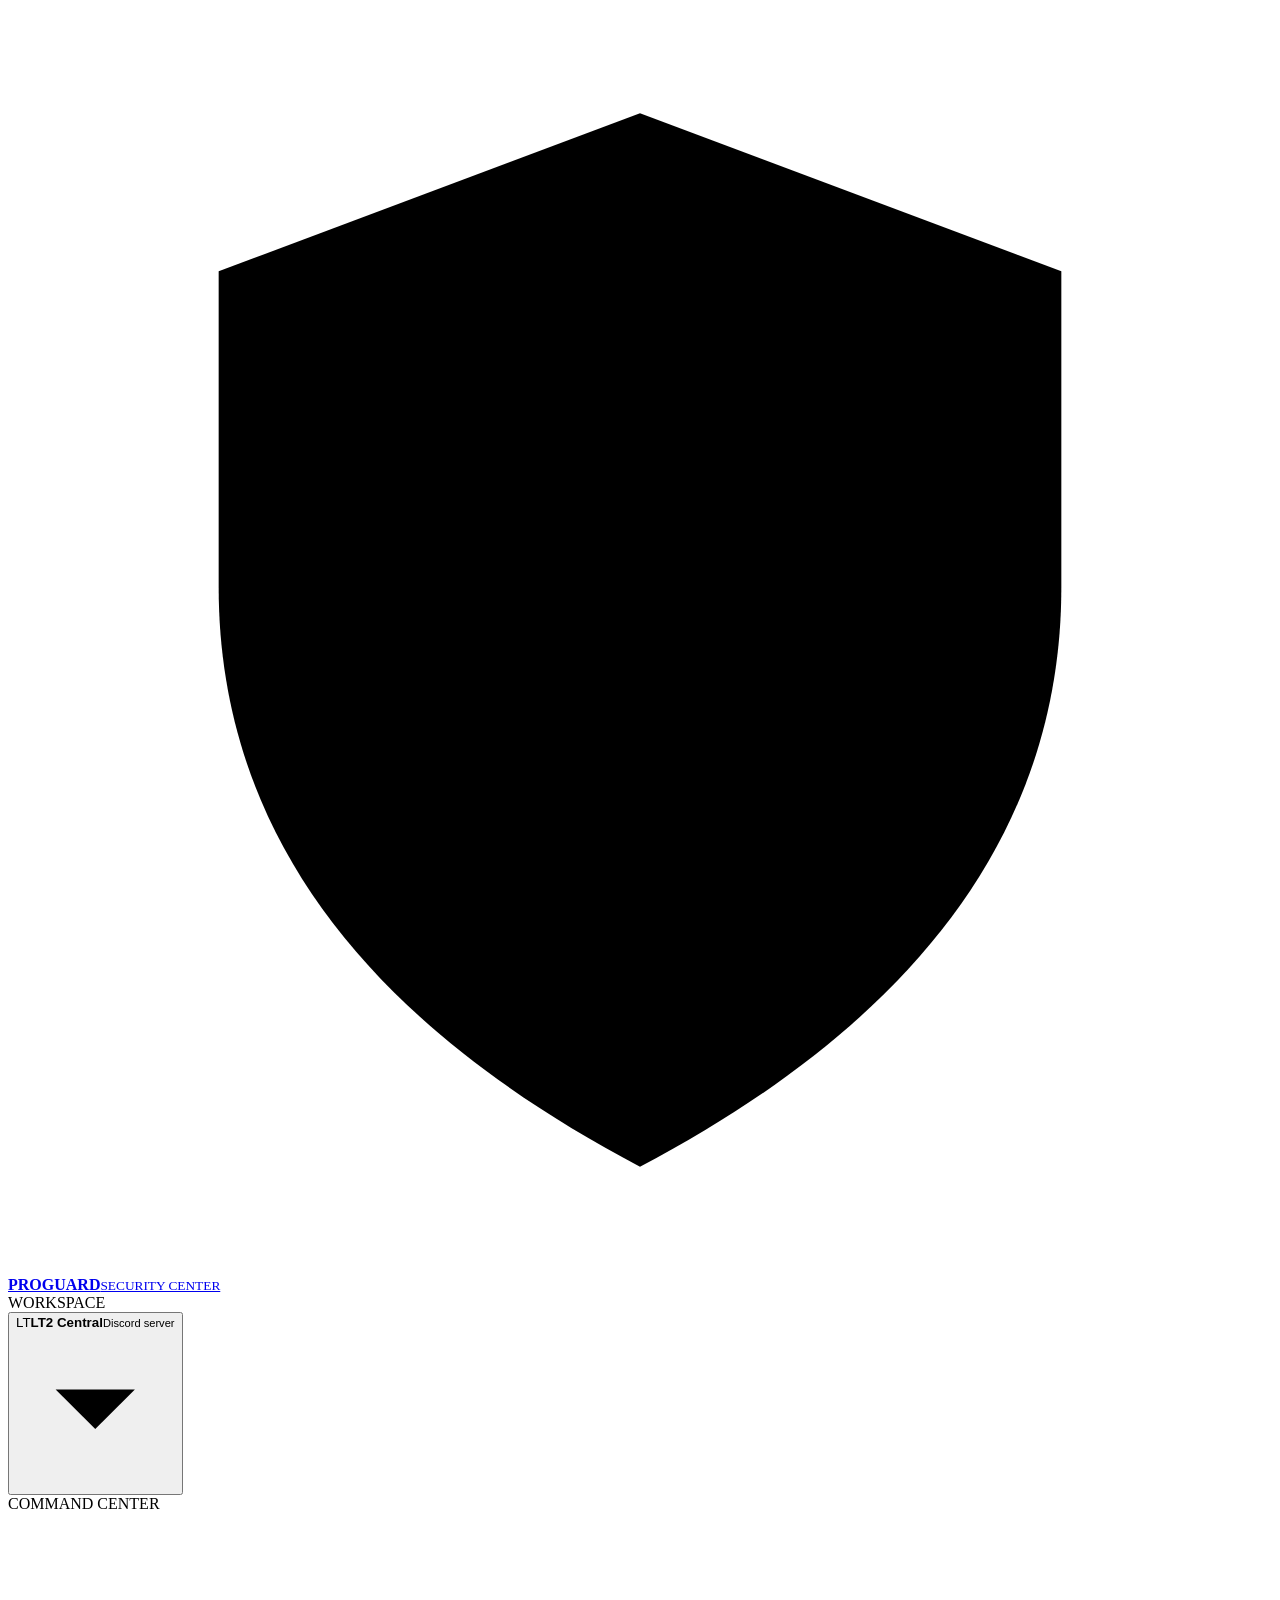
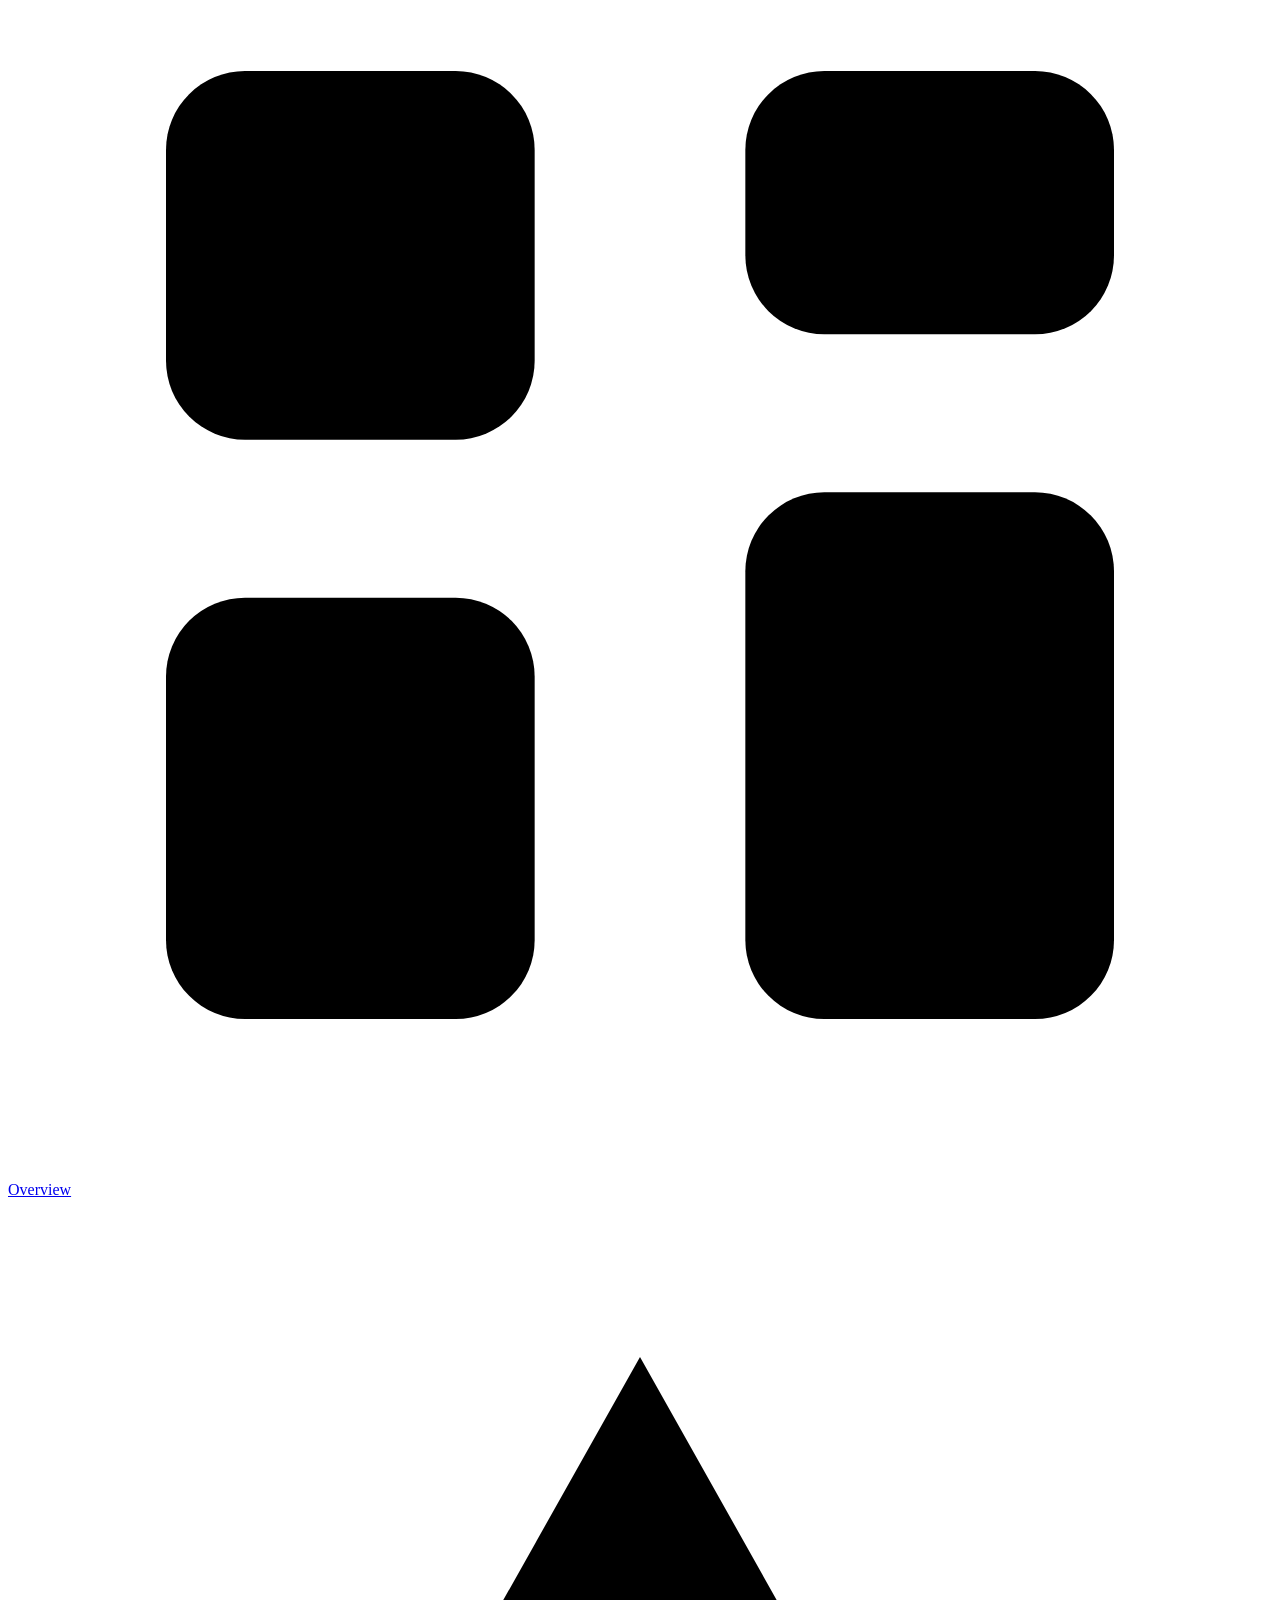
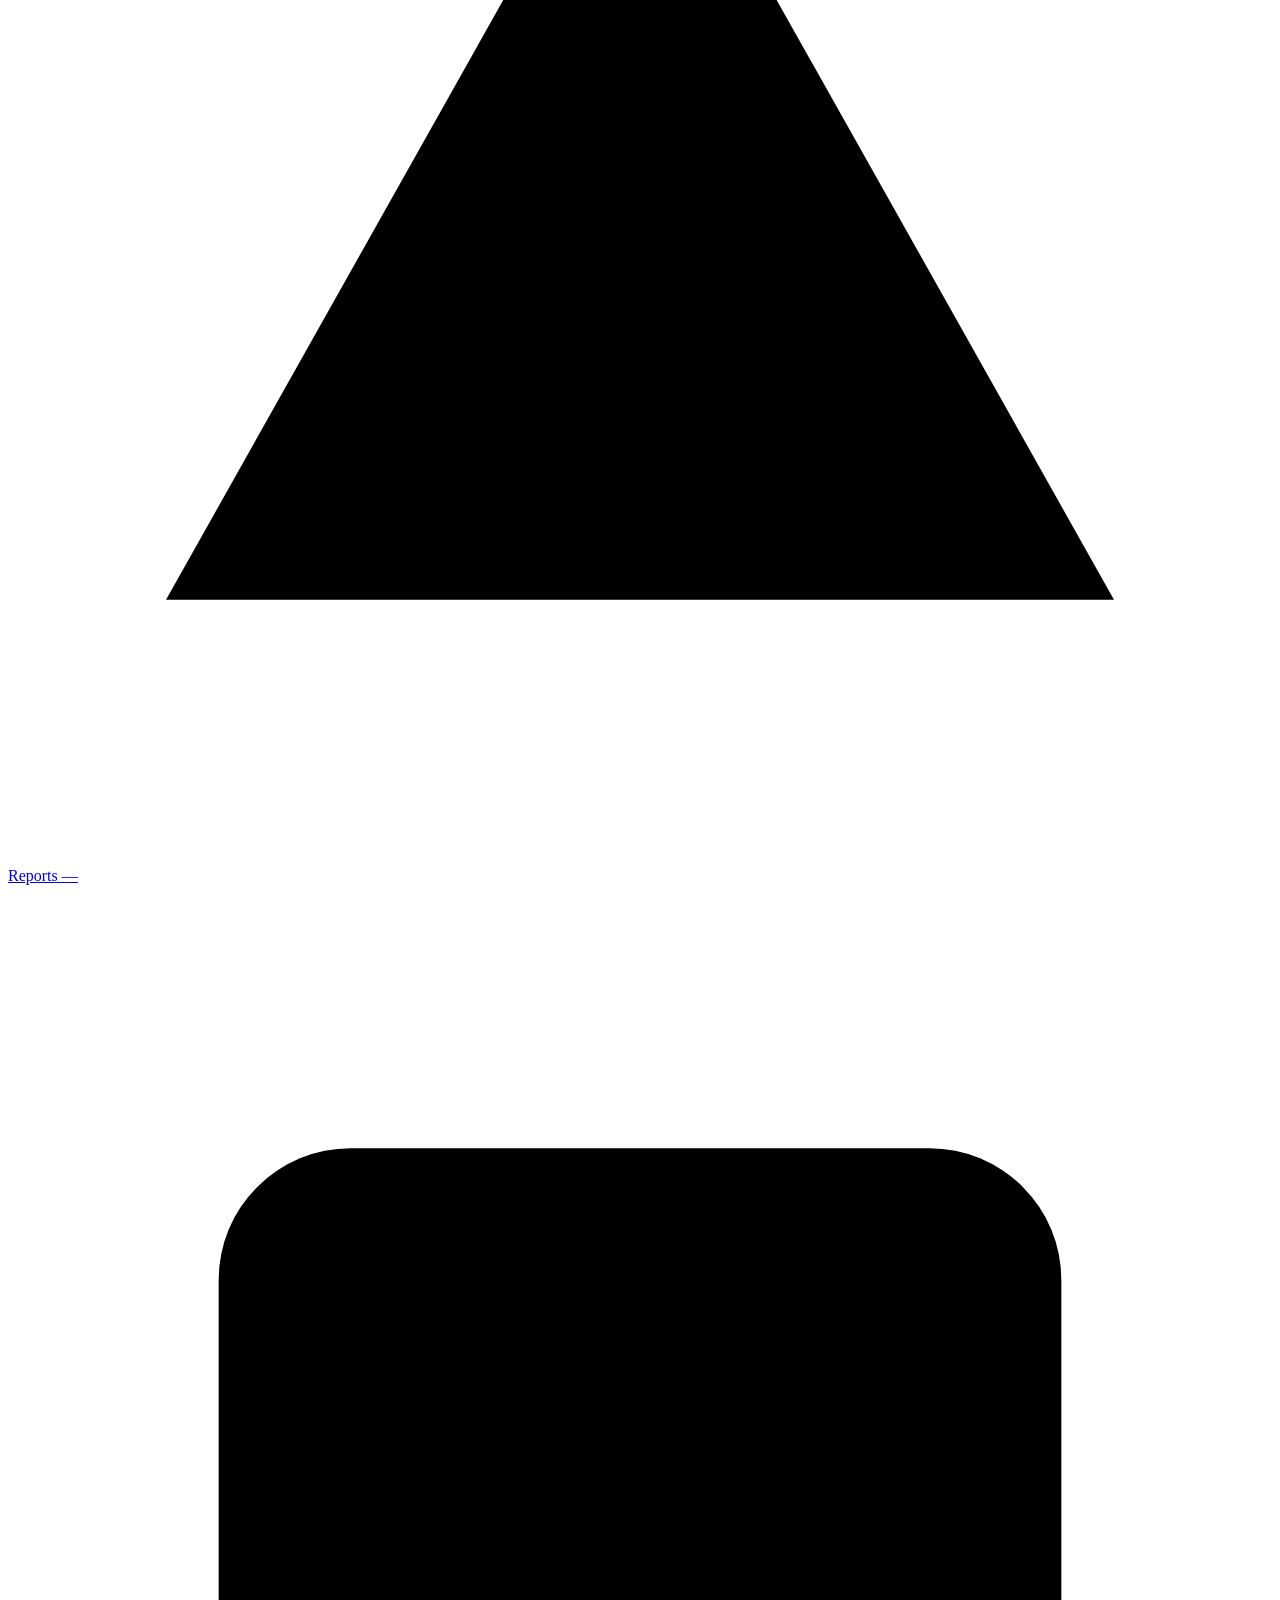
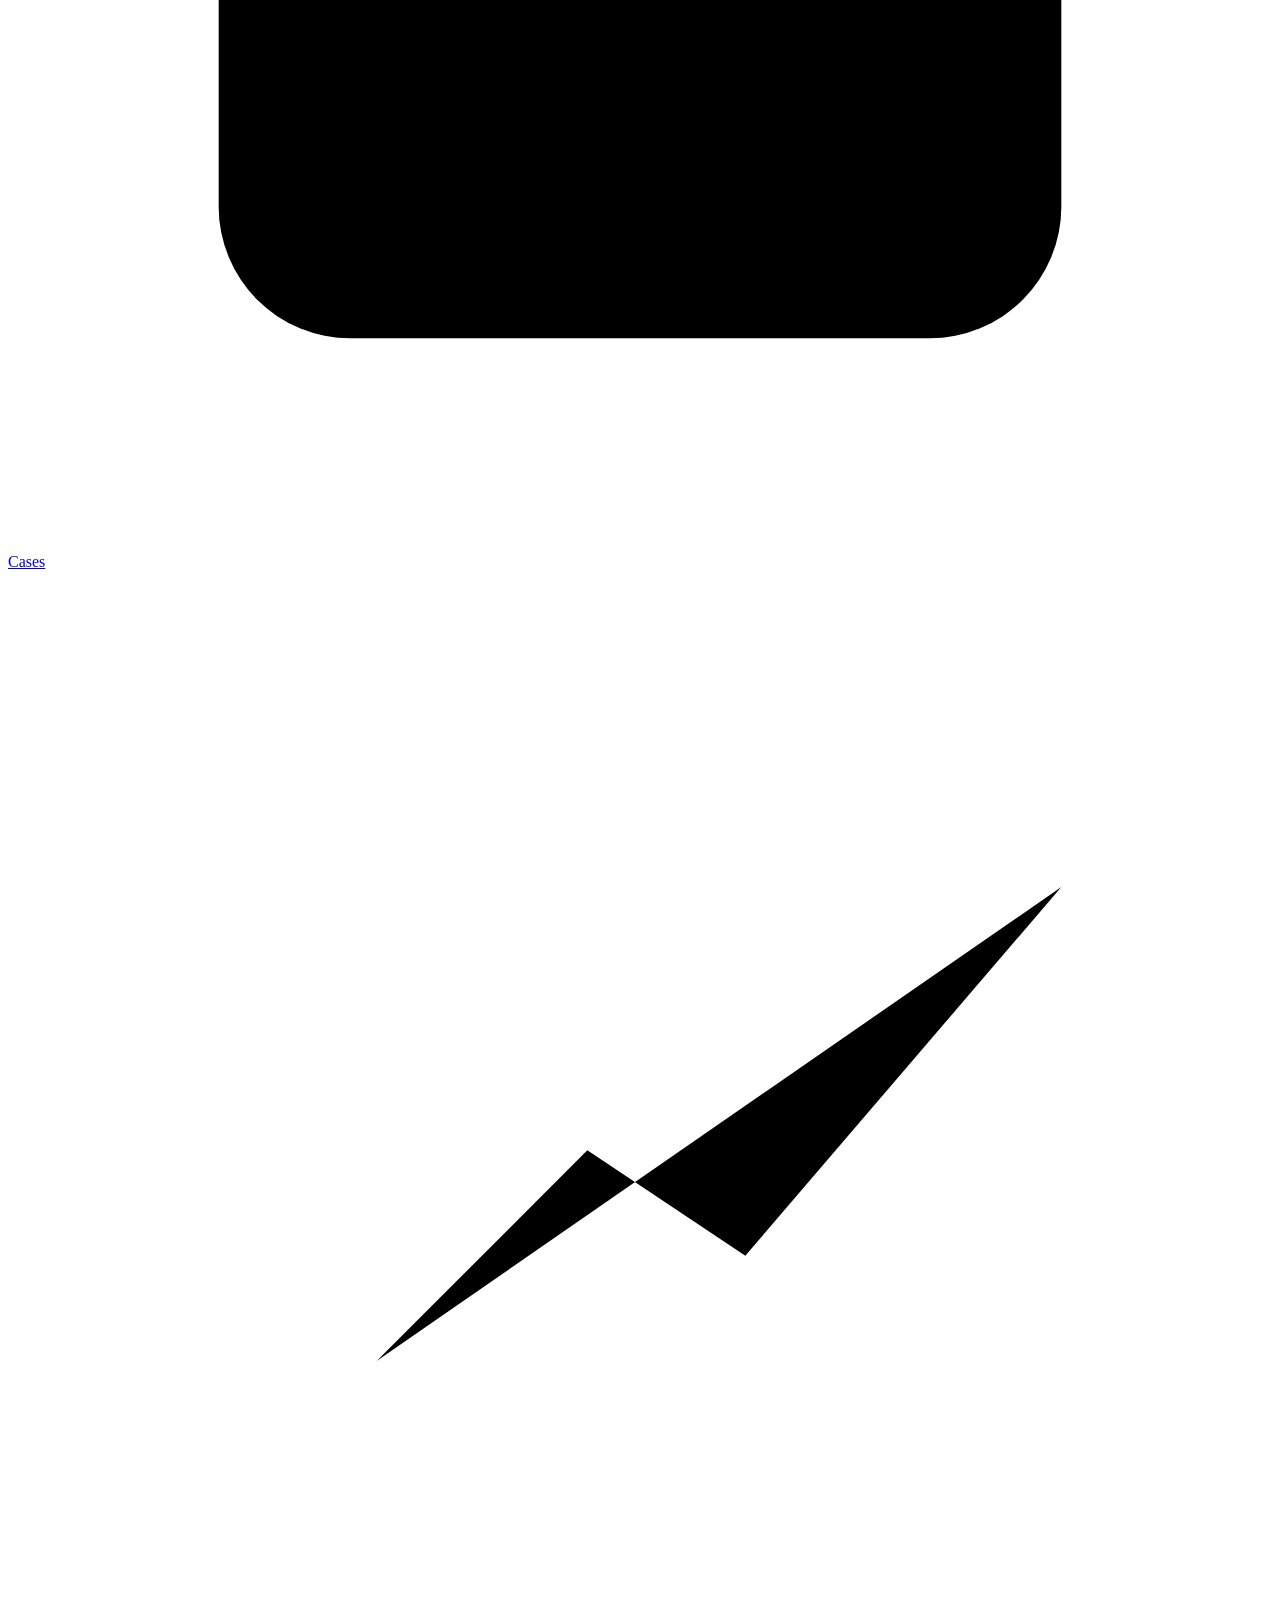
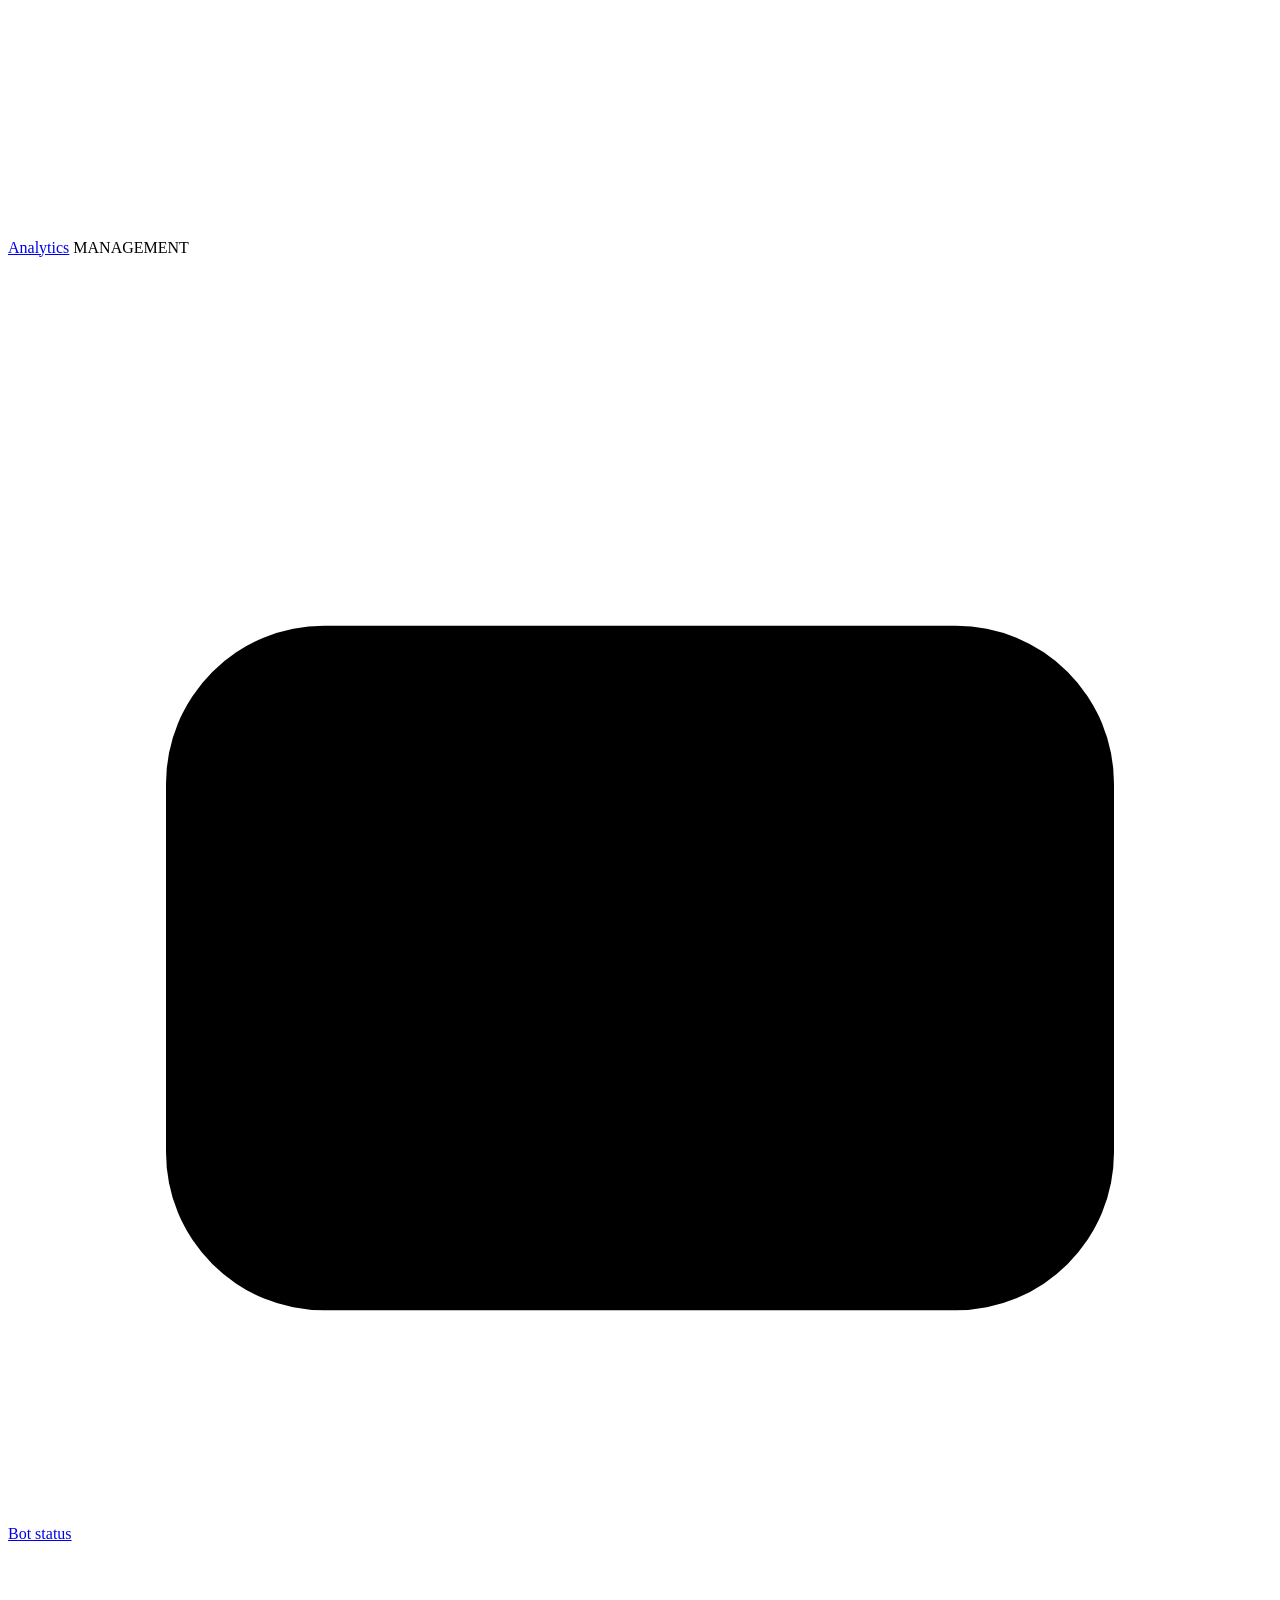
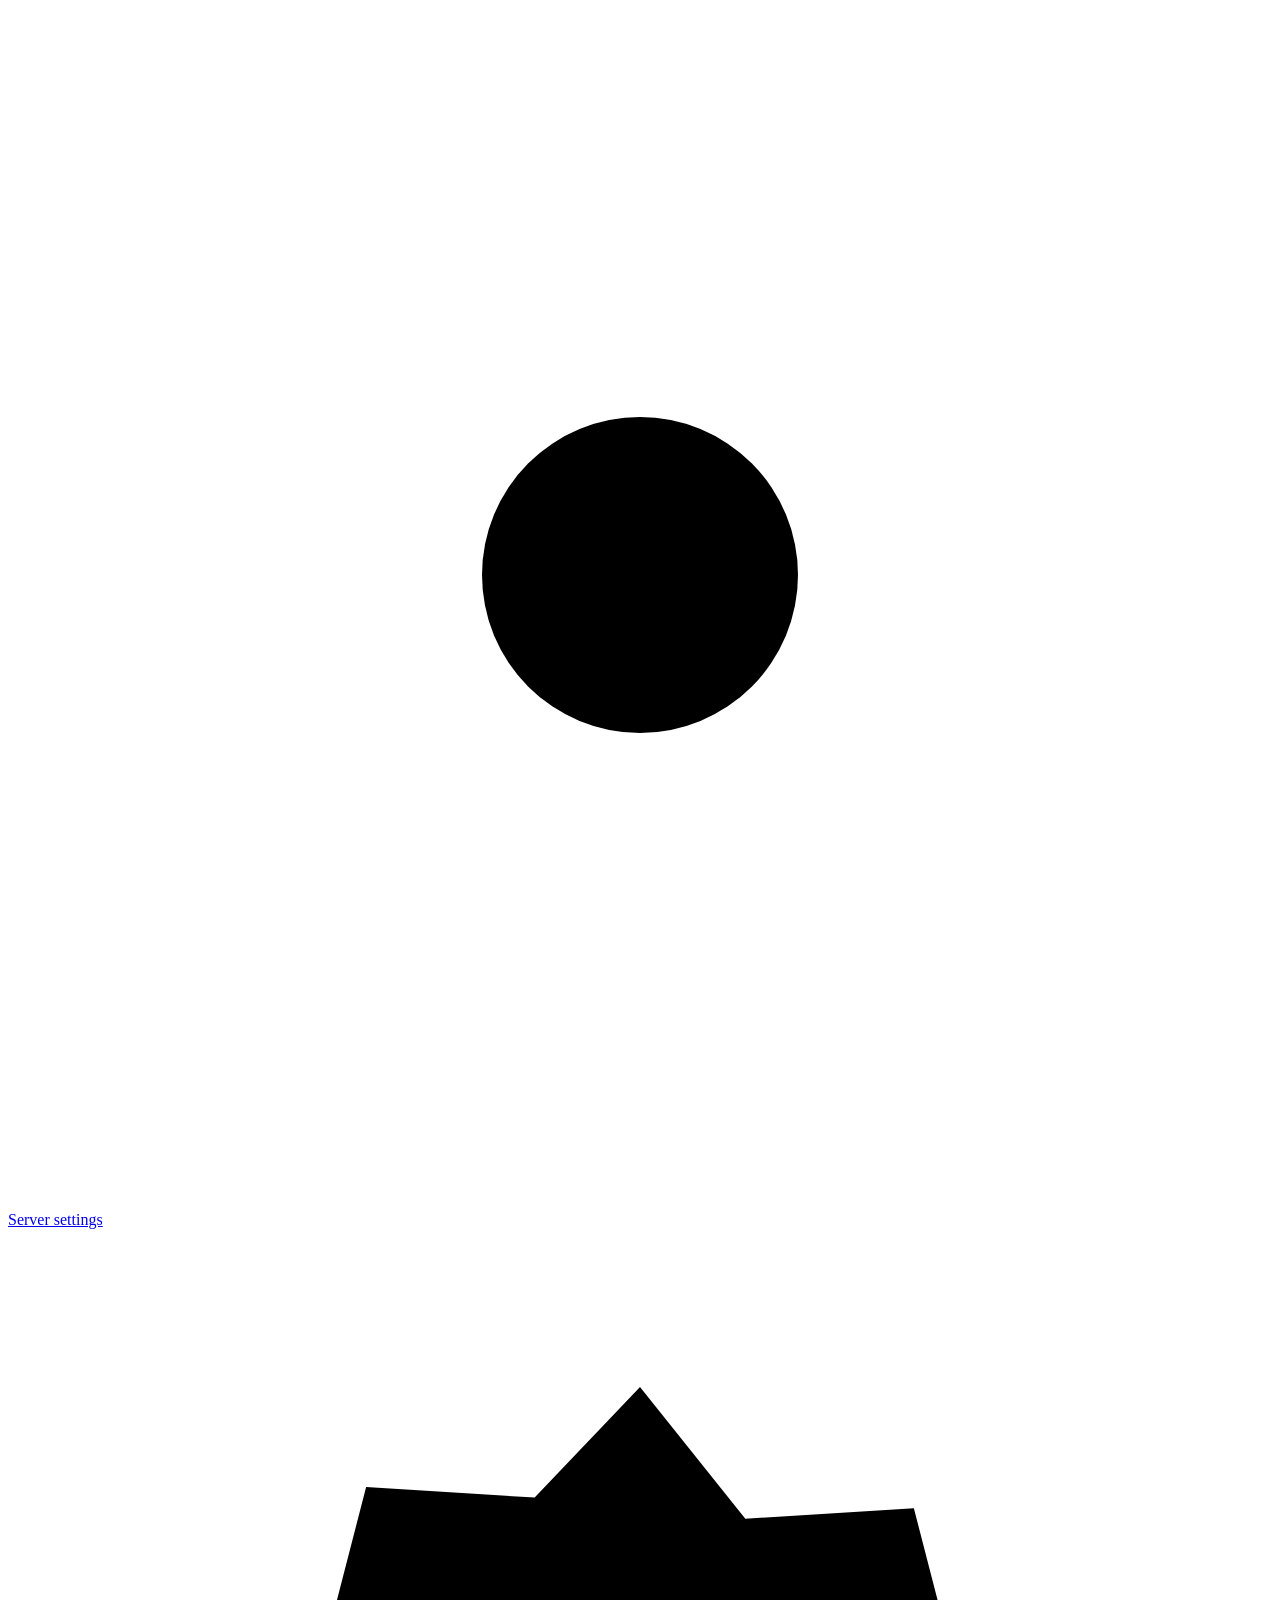
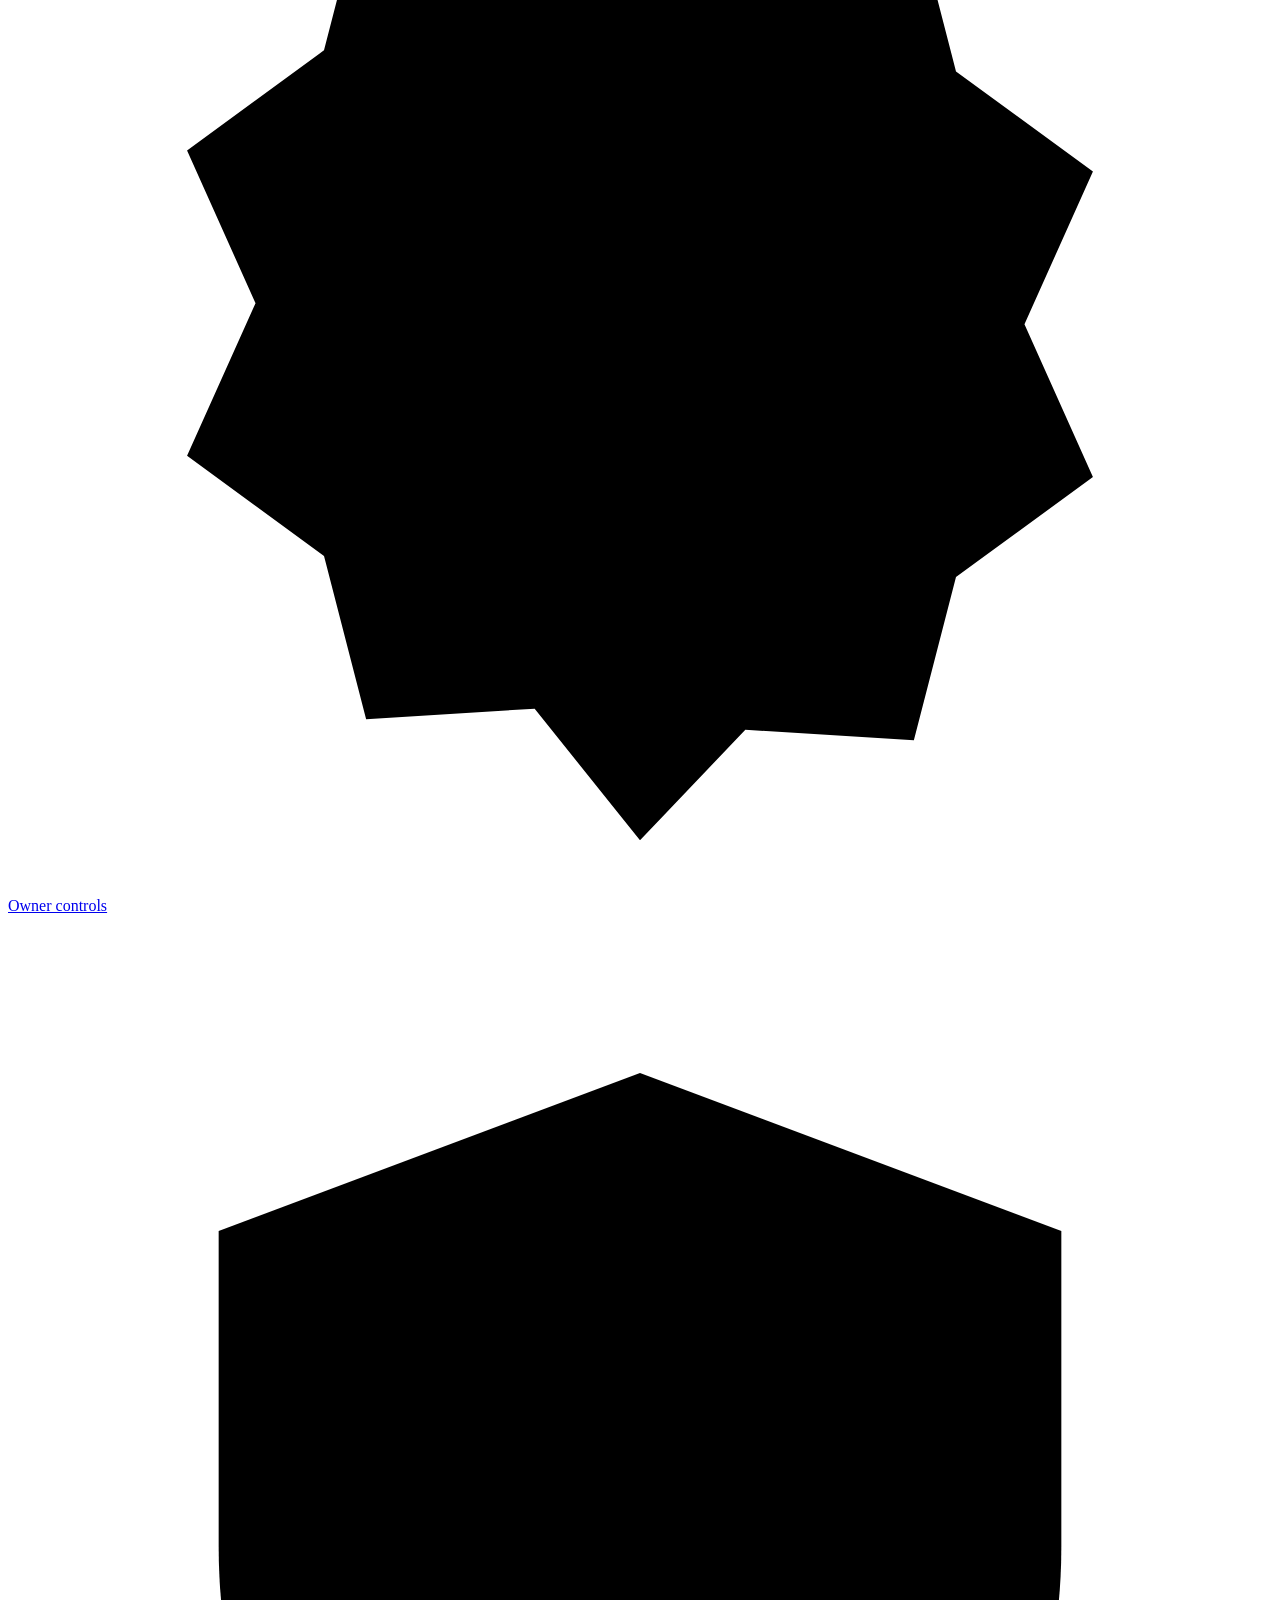
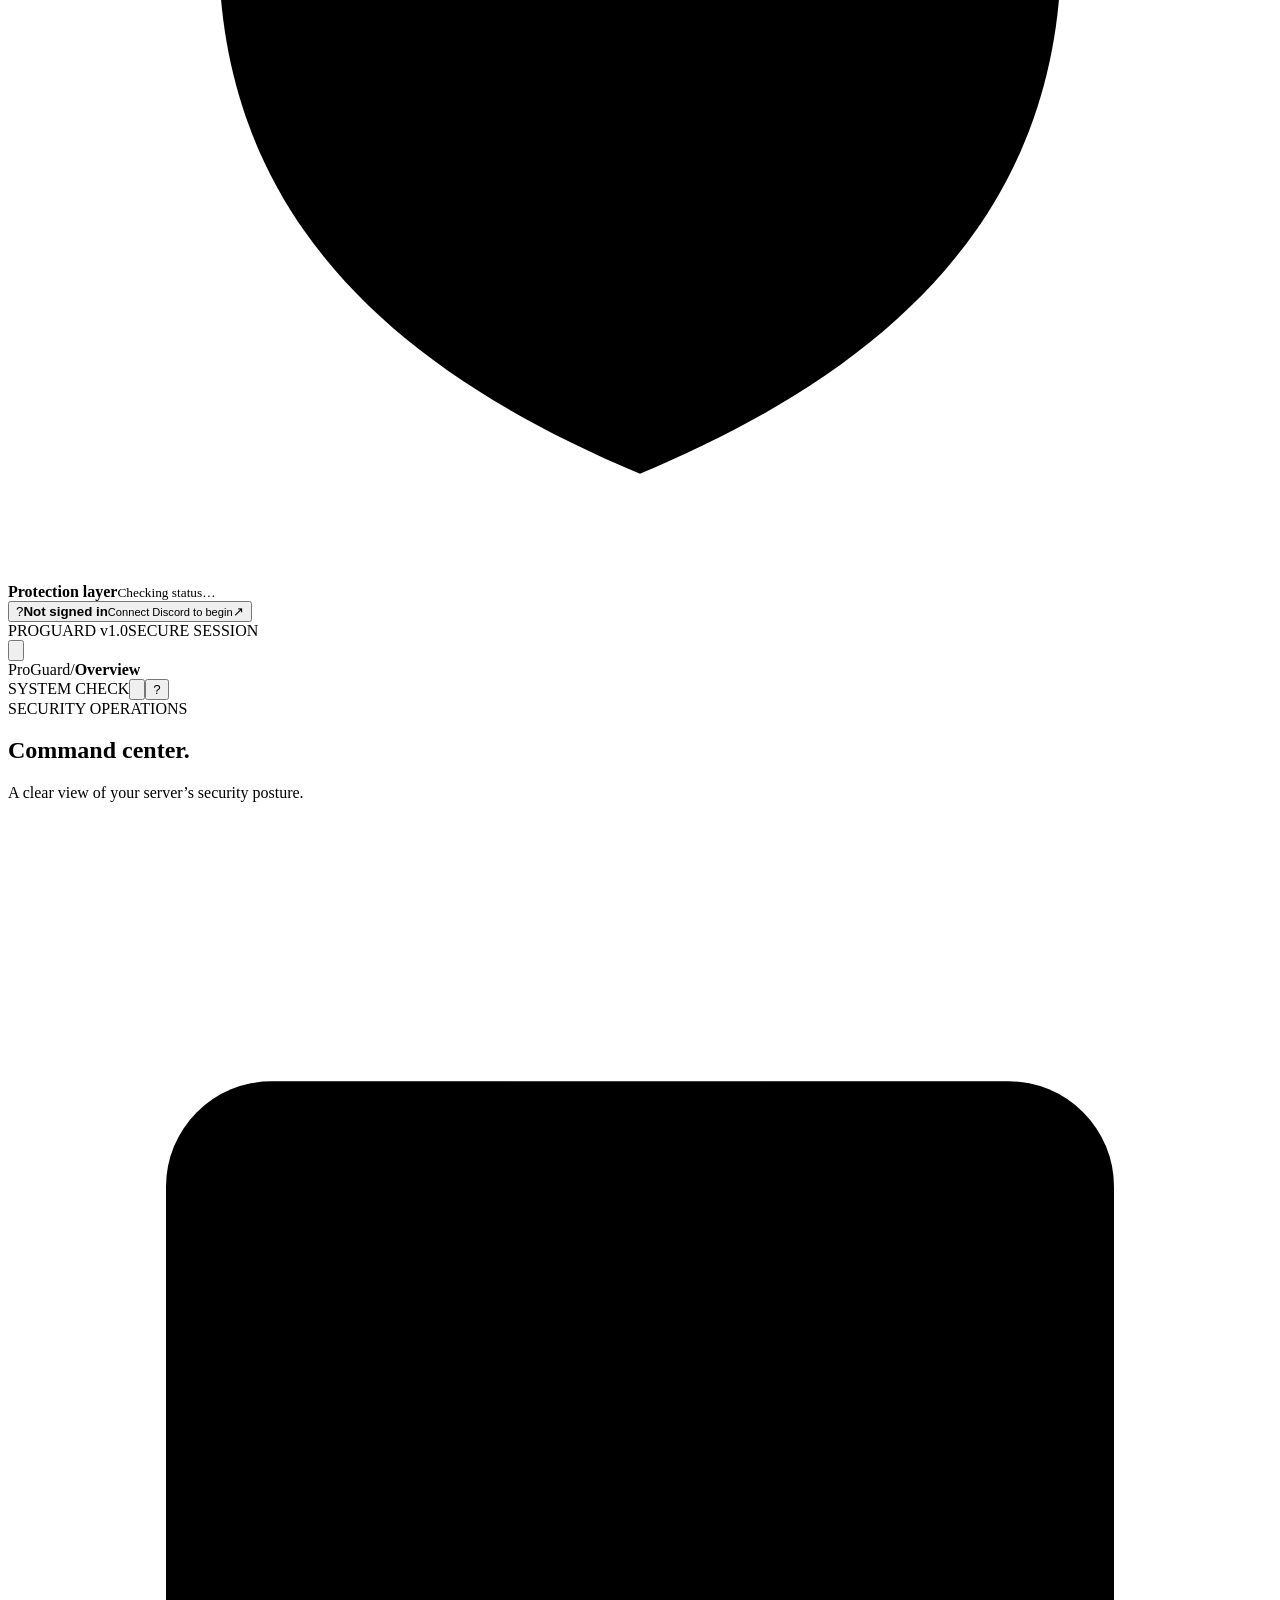
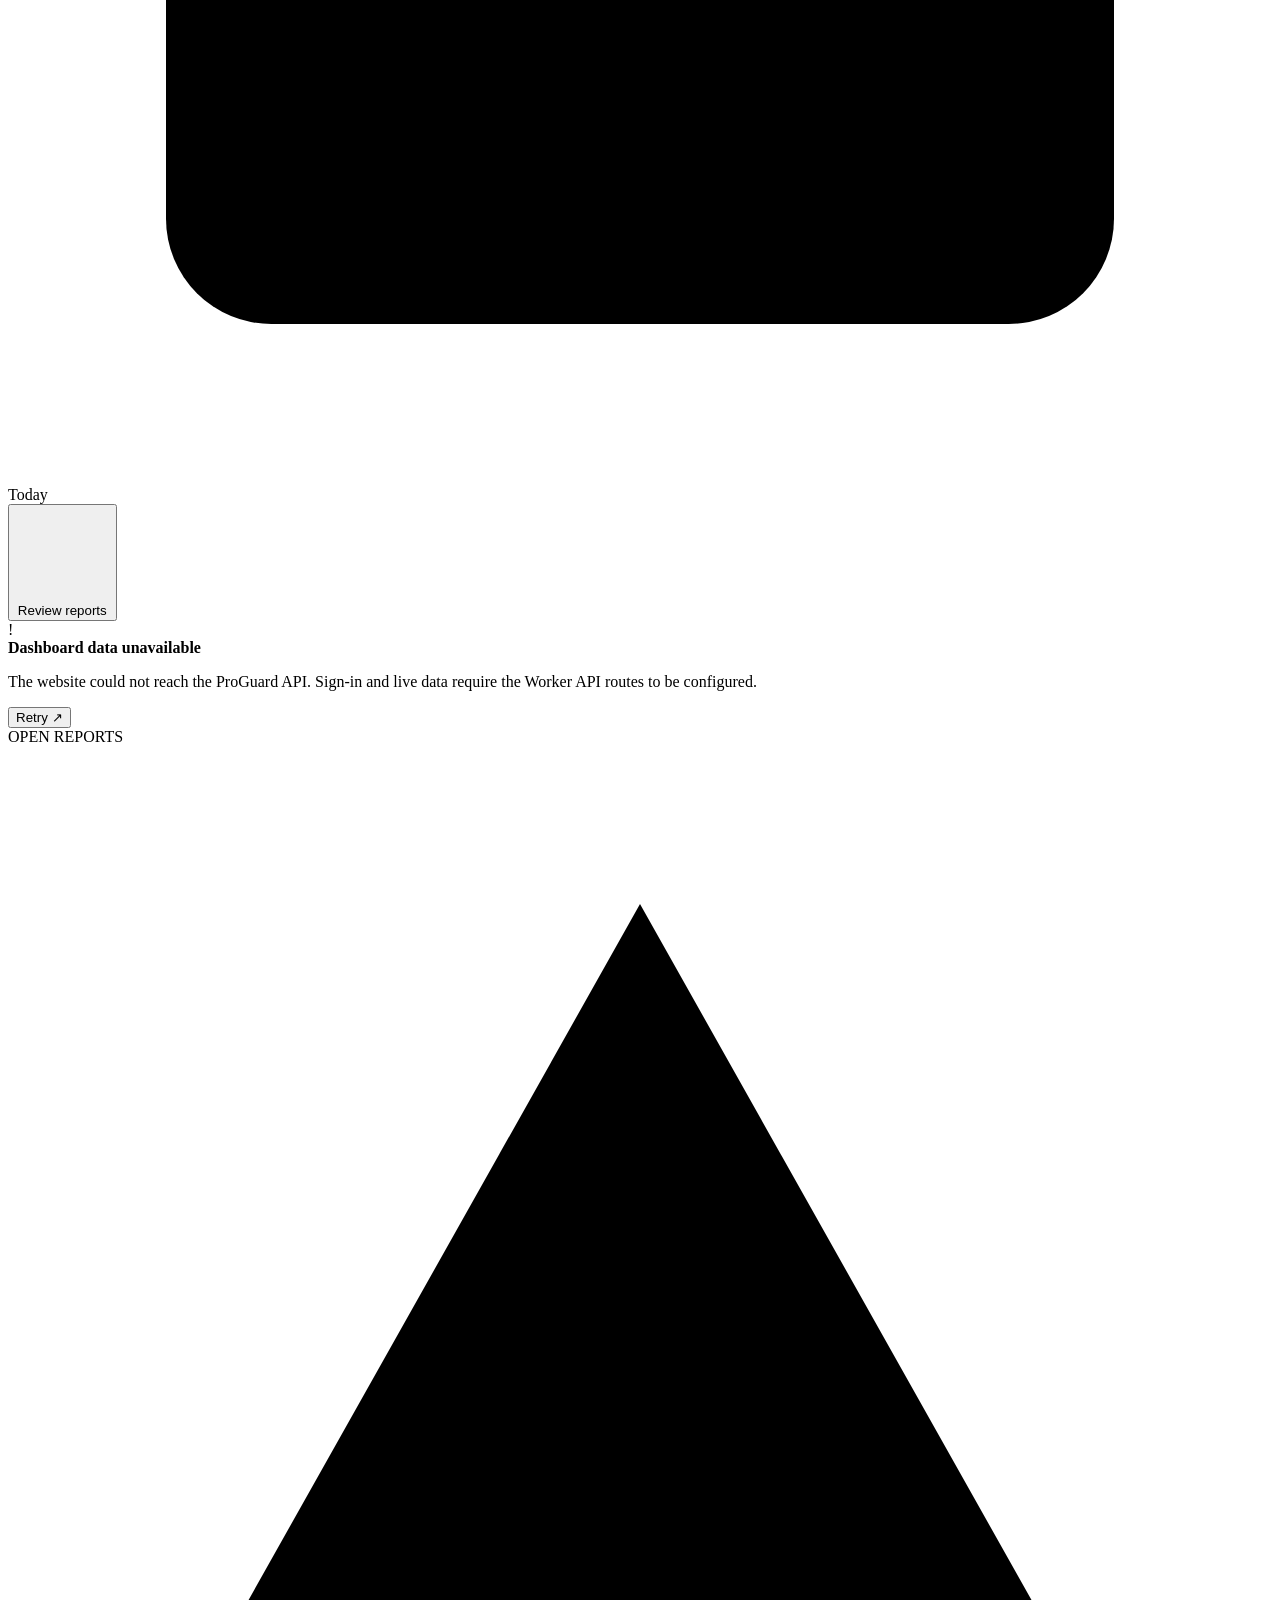
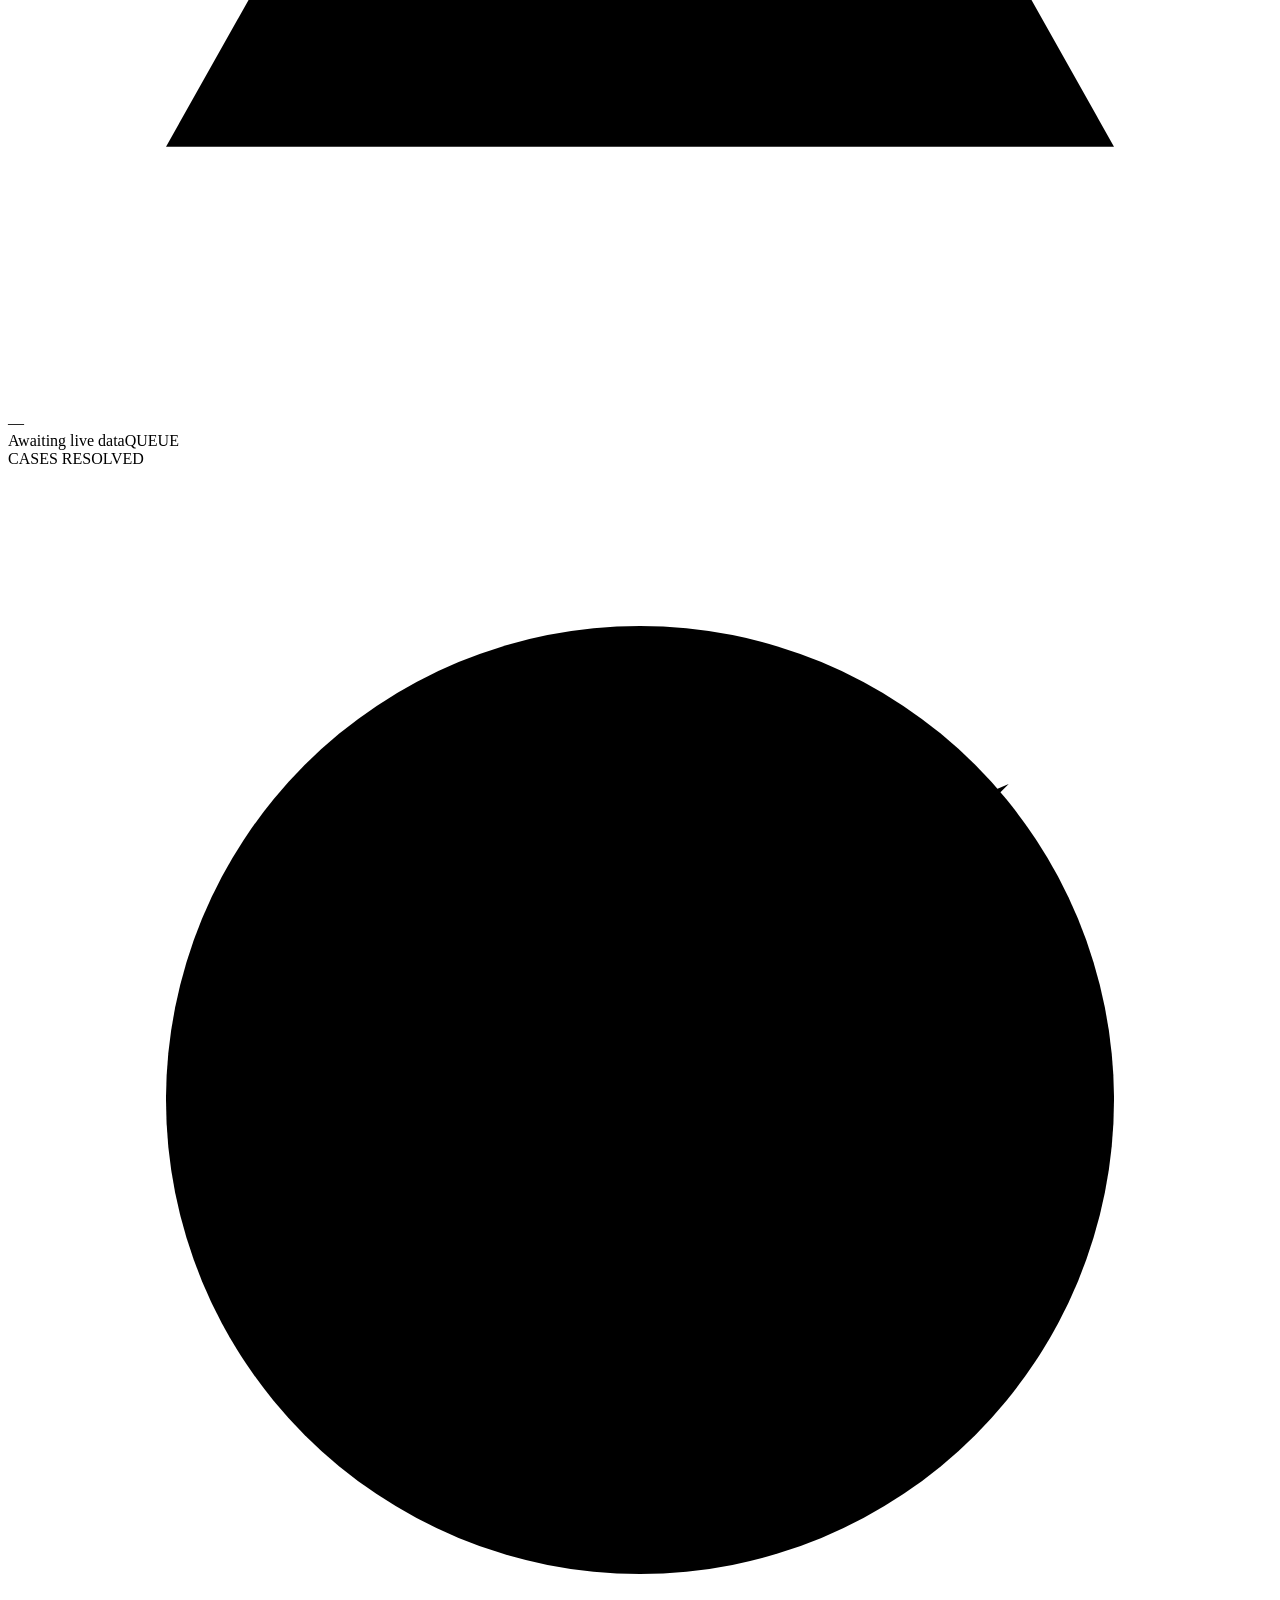
==== commit 9e20f834: "Rename index.html to public/index.html" ====
--- a/public/index.html
+++ b/public/index.html
@@ -21,6 +21,7 @@
       </a>
       <div class="workspace-label">WORKSPACE</div>
       <button class="server-select" id="serverSelect" type="button"><span class="server-avatar">LT</span><span class="server-info"><b>LT2 Central</b><small>Discord server</small></span><svg class="chevron" viewBox="0 0 16 16"><path d="m4 6 4 4 4-4"/></svg></button>
+      <div class="server-menu hidden" id="serverMenu" role="listbox" aria-label="Your servers"></div>
       <nav class="nav-list" aria-label="Main navigation">
         <span class="nav-caption">COMMAND CENTER</span>
         <a class="nav-link active" href="#overview" data-page="overview"><span class="nav-icon"><svg viewBox="0 0 24 24"><rect x="3" y="3" width="7" height="7" rx="1.5"/><rect x="14" y="3" width="7" height="5" rx="1.5"/><rect x="14" y="11" width="7" height="10" rx="1.5"/><rect x="3" y="13" width="7" height="8" rx="1.5"/></svg></span>Overview</a>
@@ -29,6 +30,7 @@
         <a class="nav-link" href="#analytics" data-page="analytics"><span class="nav-icon"><svg viewBox="0 0 24 24"><path d="M4 19V5m0 14h17"/><path d="m7 15 4-4 3 2 6-7"/></svg></span>Analytics</a>
         <span class="nav-caption nav-caption-spaced">MANAGEMENT</span>
         <a class="nav-link" href="#bot" data-page="bot"><span class="nav-icon"><svg viewBox="0 0 24 24"><rect x="3" y="7" width="18" height="13" rx="3"/><path d="M12 3v4m-4 6h.01M16 13h.01M8 17h8"/></svg></span>Bot status</a>
+        <a class="nav-link" href="#settings" data-page="settings"><span class="nav-icon"><svg viewBox="0 0 24 24"><circle cx="12" cy="12" r="3"/><path d="M12 2v3m0 14v3M4.9 4.9l2.1 2.1m10 10 2.1 2.1M2 12h3m14 0h3M4.9 19.1 7 17m10-10 2.1-2.1"/></svg></span>Server settings</a>
         <a class="nav-link admin-nav hidden" href="#admin" data-page="admin" id="adminNav"><span class="nav-icon"><svg viewBox="0 0 24 24"><path d="M12 3 14 5.5l3.2-.2.8 3.1 2.6 1.9-1.3 2.9 1.3 2.9-2.6 1.9-.8 3.1-3.2-.2L12 23l-2-2.5-3.2.2-.8-3.1-2.6-1.9 1.3-2.9-1.3-2.9L6 8l.8-3.1 3.2.2L12 3Z"/><circle cx="12" cy="13" r="3"/></svg></span>Owner controls <span class="owner-dot"></span></a>
       </nav>
       <div class="sidebar-bottom">
@@ -58,7 +60,7 @@
           <div class="lower-grid"><article class="panel reports-panel"><div class="panel-header"><div><div class="panel-kicker">NEEDS ATTENTION</div><h2>Latest reports</h2><p>Reports waiting for moderator review.</p></div><button class="text-button" data-go="reports">View all <span>↗</span></button></div><div class="table-wrap"><table><thead><tr><th>REPORT</th><th>REASON</th><th>PRIORITY</th><th>STATUS</th><th></th></tr></thead><tbody id="latestReportsBody"><tr><td colspan="5"><div class="empty-row"><span>⌁</span><b>No live reports loaded</b><small>Reports will appear here when the API is connected.</small></div></td></tr></tbody></table></div></article><article class="panel quick-panel"><div class="panel-header"><div><div class="panel-kicker">QUICK ACCESS</div><h2>Security tools</h2><p>Jump to the tools you need.</p></div></div><button class="quick-action" data-go="reports"><span class="quick-action-icon amber"><svg viewBox="0 0 24 24"><path d="M12 3 21 19H3L12 3Z"/><path d="M12 9v4m0 3h.01"/></svg></span><span><b>Review report queue</b><small>Inspect and triage incoming reports</small></span><span class="quick-arrow">↗</span></button><button class="quick-action" data-go="cases"><span class="quick-action-icon blue"><svg viewBox="0 0 24 24"><path d="M4 7.5A2.5 2.5 0 0 1 6.5 5h11A2.5 2.5 0 0 1 20 7.5v10a2.5 2.5 0 0 1-2.5 2.5h-11A2.5 2.5 0 0 1 4 17.5v-10Z"/><path d="M8 9h8M8 13h8"/></svg></span><span><b>Manage cases</b><small>Track investigations and outcomes</small></span><span class="quick-arrow">↗</span></button><button class="quick-action" data-go="analytics"><span class="quick-action-icon purple"><svg viewBox="0 0 24 24"><path d="M4 19V5m0 14h17"/><path d="m7 15 4-4 3 2 6-7"/></svg></span><span><b>Open analytics</b><small>Review trends and event totals</small></span><span class="quick-arrow">↗</span></button><div class="owner-callout"><span class="owner-callout-icon">✳</span><div><b>Owner-managed security</b><p>Moderators can submit reports. Sensitive controls stay restricted to the server owner.</p></div></div></article></div>
         </section>
 
-        <section class="page-view" id="page-reports" data-view="reports"><div class="page-heading"><div><div class="eyebrow"><span class="eyebrow-line"></span> MODERATION WORKFLOW</div><h1>Report <span>queue.</span></h1><p class="page-subtitle">Review submissions and document your decisions.</p></div><button class="button button-secondary" id="reportsRefresh">↻ Refresh queue</button></div><div class="filter-row"><div class="search-box"><svg viewBox="0 0 24 24"><circle cx="10.8" cy="10.8" r="6.8"/><path d="m16 16 5 5"/></svg><input id="reportSearch" placeholder="Search reports, users, reasons…" autocomplete="off"></div><div class="filter-select"><select id="reportStatusFilter" aria-label="Filter reports"><option value="all">All statuses</option><option value="pending">Pending</option><option value="reviewing">Reviewing</option><option value="resolved">Resolved</option><option value="dismissed">Dismissed</option></select></div><div class="filter-select"><select id="reportPriorityFilter" aria-label="Filter by priority"><option value="all">All priorities</option><option value="critical">Critical</option><option value="high">High</option><option value="medium">Medium</option><option value="low">Low</option></select></div></div><article class="panel full-table-panel"><div class="panel-header"><div><div class="panel-kicker">INCOMING CASEWORK</div><h2>All reports <span class="inline-count" id="allReportsCount">0</span></h2></div><span class="table-meta" id="reportTableMeta">Live queue</span></div><div class="table-wrap"><table><thead><tr><th>REPORT ID</th><th>SUBMITTED BY</th><th>REASON</th><th>PRIORITY</th><th>STATUS</th><th>RECEIVED</th><th></th></tr></thead><tbody id="allReportsBody"></tbody></table></div><div class="table-foot"><span id="reportsFootnote">Data provided by ProGuard API</span><button class="text-button" id="clearReportFilters">Reset filters ↺</button></div></article></section>
+        <section class="page-view" id="page-reports" data-view="reports"><div class="page-heading"><div><div class="eyebrow"><span class="eyebrow-line"></span> MODERATION WORKFLOW</div><h1>Report <span>queue.</span></h1><p class="page-subtitle">Review submissions and document your decisions.</p></div><button class="button button-secondary" id="reportsRefresh">↻ Refresh queue</button></div><div class="filter-row"><div class="search-box"><svg viewBox="0 0 24 24"><circle cx="10.8" cy="10.8" r="6.8"/><path d="m16 16 5 5"/></svg><input id="reportSearch" placeholder="Search reports, users, reasons…" autocomplete="off"></div><div class="filter-select"><select id="reportStatusFilter" aria-label="Filter reports"><option value="all">All statuses</option><option value="open">Open</option><option value="reviewing">Reviewing</option><option value="resolved">Resolved</option><option value="dismissed">Dismissed</option></select></div><div class="filter-select"><select id="reportPriorityFilter" aria-label="Filter by priority"><option value="all">All priorities</option><option value="critical">Critical</option><option value="high">High</option><option value="medium">Medium</option><option value="low">Low</option></select></div></div><article class="panel full-table-panel"><div class="panel-header"><div><div class="panel-kicker">INCOMING CASEWORK</div><h2>All reports <span class="inline-count" id="allReportsCount">0</span></h2></div><span class="table-meta" id="reportTableMeta">Live queue</span></div><div class="table-wrap"><table><thead><tr><th>REPORT ID</th><th>SUBMITTED BY</th><th>REASON</th><th>PRIORITY</th><th>STATUS</th><th>RECEIVED</th><th></th></tr></thead><tbody id="allReportsBody"></tbody></table></div><div class="table-foot"><span id="reportsFootnote">Data provided by ProGuard API</span><button class="text-button" id="clearReportFilters">Reset filters ↺</button></div></article></section>
 
         <section class="page-view" id="page-cases" data-view="cases"><div class="page-heading"><div><div class="eyebrow"><span class="eyebrow-line"></span> INVESTIGATION LOG</div><h1>Case <span>files.</span></h1><p class="page-subtitle">Keep decisions, evidence, and follow-ups organized.</p></div><button class="button button-secondary" id="casesRefresh">↻ Refresh cases</button></div><div class="case-summary-grid"><div class="case-summary"><span>ACTIVE CASES</span><b id="activeCasesMetric">—</b><i class="summary-line line-blue"></i></div><div class="case-summary"><span>RESOLVED</span><b id="resolvedCasesMetric">—</b><i class="summary-line line-green"></i></div><div class="case-summary"><span>DISMISSED</span><b id="dismissedCasesMetric">—</b><i class="summary-line line-muted"></i></div></div><article class="panel full-table-panel"><div class="panel-header"><div><div class="panel-kicker">CASE MANAGEMENT</div><h2>Investigation records</h2><p>Cases are created from reviewed reports or your bot backend.</p></div><div class="filter-select"><select id="caseStatusFilter" aria-label="Filter cases"><option value="all">All cases</option><option value="open">Open</option><option value="investigating">Investigating</option><option value="resolved">Resolved</option><option value="dismissed">Dismissed</option></select></div></div><div class="table-wrap"><table><thead><tr><th>CASE ID</th><th>SUBJECT</th><th>LINKED REPORT</th><th>STATUS</th><th>ASSIGNED TO</th><th>UPDATED</th><th></th></tr></thead><tbody id="casesBody"></tbody></table></div></article></section>
 
@@ -66,7 +68,17 @@
 
         <section class="page-view" id="page-bot" data-view="bot"><div class="page-heading"><div><div class="eyebrow"><span class="eyebrow-line"></span> SERVICE HEALTH</div><h1>Bot <span>telemetry.</span></h1><p class="page-subtitle">Monitor your Wispbyte-hosted Discord bot.</p></div><button class="button button-secondary" id="botRefresh">↻ Check status</button></div><div class="bot-detail-hero panel"><div class="bot-hero"><div class="bot-emblem large-emblem"><div class="bot-emblem-inner"><svg viewBox="0 0 48 48"><path d="M24 5 39 11v11c0 9-6 15-15 21C15 37 9 31 9 22V11L24 5Z"/><path d="m17 24 5 5 10-12"/></svg></div><span class="orbit orbit-one"></span><span class="orbit orbit-two"></span></div><div class="bot-hero-text"><div class="panel-kicker">DISCORD APPLICATION</div><h2 id="botDetailName">ProGuard Bot</h2><span id="botDetailDescription">Security reporting and moderation support</span><small><i class="tiny-dot"></i><span id="botDetailSeen">Heartbeat status unavailable</span></small></div></div><span class="status-badge unknown" id="botDetailBadge"><i></i> UNKNOWN</span></div><div class="bot-detail-grid"><article class="panel"><div class="panel-kicker">CONNECTION</div><h2>Service connection</h2><div class="detail-list"><div><span>Runtime host</span><b>Wispbyte</b></div><div><span>Process state</span><b id="detailProcessState">Unknown</b></div><div><span>Gateway latency</span><b id="detailLatency">—</b></div><div><span>Last heartbeat</span><b id="detailHeartbeat">—</b></div></div></article><article class="panel"><div class="panel-kicker">CAPABILITIES</div><h2>Security modules</h2><div class="module-list" id="moduleList"><div class="module-row"><span class="module-symbol">◈</span><span><b>Report intake</b><small>Submit and route user reports</small></span><span class="module-state">API STATUS UNKNOWN</span></div><div class="module-row"><span class="module-symbol">⌁</span><span><b>Event logging</b><small>Record moderation and security events</small></span><span class="module-state">API STATUS UNKNOWN</span></div><div class="module-row"><span class="module-symbol">◉</span><span><b>Case workflow</b><small>Track investigations and decisions</small></span><span class="module-state">API STATUS UNKNOWN</span></div></div></article></div><div class="notice-box"><span>i</span><p><b>Important:</b> The dashboard reports the bot's last backend heartbeat. It cannot start, stop, or restart a Wispbyte process unless a secure bot-control endpoint has explicitly been implemented.</p></div></section>
 
-        <section class="page-view" id="page-admin" data-view="admin"><div class="page-heading"><div><div class="eyebrow"><span class="eyebrow-line"></span> RESTRICTED AREA</div><h1>Owner <span>controls.</span></h1><p class="page-subtitle">Sensitive settings are only available to the configured Discord owner.</p></div><span class="owner-pill"><i></i> OWNER ACCESS</span></div><div class="connection-banner" id="ownerGateBanner"><span class="banner-symbol">!</span><div><b>Owner authorization required</b><p>Sign in with the Discord account configured as OWNER_DISCORD_ID. The server must verify owner access before these controls become active.</p></div></div><div class="admin-grid"><article class="panel"><div class="panel-kicker">ACCESS POLICY</div><h2>Role permissions</h2><p class="panel-description">Define what the dashboard may allow each role to do.</p><div class="permission-row"><div><b>Server owner</b><small>Full access to reports, cases, analytics, and settings.</small></div><span class="permission-tag owner-permission">FULL ACCESS</span></div><div class="permission-row"><div><b>Moderators</b><small>Submit reports and view permitted case details.</small></div><span class="permission-tag mod-permission">LIMITED</span></div><div class="permission-row"><div><b>Members</b><small>No access to the private dashboard unless authorized.</small></div><span class="permission-tag member-permission">RESTRICTED</span></div><div class="notice-box compact-notice"><span>i</span><p>These labels describe the intended policy. Enforcement must happen in the Worker API, not only in browser code.</p></div></article><article class="panel"><div class="panel-kicker">AUDIT TRAIL</div><h2>Owner activity</h2><p class="panel-description">Review privileged actions recorded by the backend.</p><div class="audit-list" id="auditList"><div class="empty-row"><b>Audit log unavailable</b><small>Owner actions appear here when the audit API is connected.</small></div></div><button class="button button-quiet full-button" id="auditRefresh">Refresh audit log <span>↻</span></button></article><article class="panel wide-admin-panel"><div class="panel-kicker">SYSTEM CONFIGURATION</div><h2>Connected services</h2><p class="panel-description">Health and configuration state returned by the server.</p><div class="service-grid"><div class="service-item"><span class="service-icon discord-icon">D</span><div><b>Discord OAuth</b><small>Authentication and identity</small></div><span class="service-status" id="discordServiceStatus">UNKNOWN</span></div><div class="service-item"><span class="service-icon firebase-icon">F</span><div><b>Firebase / Firestore</b><small>Reports, cases, and audit records</small></div><span class="service-status" id="firebaseServiceStatus">UNKNOWN</span></div><div class="service-item"><span class="service-icon worker-icon">W</span><div><b>Cloudflare Worker</b><small>API and authorization layer</small></div><span class="service-status" id="workerServiceStatus">CHECKING</span></div><div class="service-item"><span class="service-icon bot-icon">P</span><div><b>Python Discord bot</b><small>Wispbyte runtime and heartbeat</small></div><span class="service-status" id="runtimeServiceStatus">UNKNOWN</span></div></div></article></div></section>
+                <section class="page-view" id="page-settings" data-view="settings"><div class="page-heading"><div><div class="eyebrow"><span class="eyebrow-line"></span> SERVER CONFIGURATION</div><h1>Server <span>settings.</span></h1><p class="page-subtitle">Changes apply to the selected server right away.</p></div><button class="button button-secondary" id="settingsRefresh">↻ Refresh settings</button></div>
+          <div class="connection-banner hidden" id="settingsGate"><span class="banner-symbol">!</span><div><b>Bot is not in this server</b><p>Install ProGuard here with the bot invite link. Settings and bot actions unlock after that.</p></div></div>
+          <div class="admin-grid">
+            <article class="panel"><div class="panel-kicker">CHANNELS</div><h2>Log channel</h2><p class="panel-description">Moderation and security logs are posted here.</p><div class="filter-select"><select id="logChannelSelect" aria-label="Log channel"><option value="">Loading…</option></select></div><button class="button button-secondary full-button" id="saveLogChannel">Save log channel</button></article>
+            <article class="panel"><div class="panel-kicker">CHANNELS</div><h2>Report channel</h2><p class="panel-description">New reports are posted here, and status changes are added below them.</p><div class="filter-select"><select id="reportChannelSelect" aria-label="Report channel"><option value="">Loading…</option></select></div><button class="button button-secondary full-button" id="saveReportChannel">Save report channel</button></article>
+            <article class="panel"><div class="panel-kicker">AUTOMOD</div><h2>Word filter</h2><p class="panel-description">Deletes messages that contain blocked words. <b id="blockedWordCount">0</b> words are configured. Add or remove words with <code>/wordfilter</code> in Discord.</p><button class="button button-secondary full-button" id="toggleAutomod">Turn automod on</button></article>
+            <article class="panel"><div class="panel-kicker">BOT ACTIONS</div><h2>Send test message</h2><p class="panel-description">The bot posts a test message to the log channel and reports back the result.</p><button class="button button-primary full-button" id="sendTestMessage">Send test message</button><p class="panel-description" id="commandResult" aria-live="polite"></p></article>
+          </div></section>
+
+        <section class="page-view" id="page-admin" data-view="admin"><div class="page-heading"><div><div class="eyebrow"><span class="eyebrow-line"></span> RESTRICTED AREA</div><h1>Owner <span>controls.</span></h1><p class="page-subtitle">Sensitive settings are only available to the configured Discord owner.</p></div><span class="owner-pill"><i></i> OWNER ACCESS</span></div><div class="connection-banner" id="ownerGateBanner"><span class="banner-symbol">!</span><div><b>Owner-only area</b><p>This page is only available to the configured owner account. The Worker checks the signed session on every request, so hiding this page is not what keeps it private.</p></div></div><div class="admin-grid"><article class="panel"><div class="panel-kicker">ACCESS POLICY</div><h2>Who can use this dashboard</h2><p class="panel-description">Enforced by the Worker on every request.</p><div class="permission-row"><div><b>Owner account</b><small>Full access to the servers you manage: reports, cases, analytics, settings and bot actions.</small></div><span class="permission-tag owner-permission">OWNER ONLY</span></div><div class="permission-row"><div><b>Server admins and moderators</b><small>No dashboard access. Moderators still use the bot's slash commands in Discord.</small></div><span class="permission-tag member-permission">NO ACCESS</span></div><div class="notice-box compact-notice"><span>i</span><p>Sign-in is limited to the configured owner account. Other Discord users are refused and the attempt is logged.</p></div></article>
+          <article class="panel"><div class="panel-kicker">AUDIT TRAIL</div><h2>Owner activity</h2><p class="panel-description">Review privileged actions recorded by the backend.</p><div class="audit-list" id="auditList"><div class="empty-row"><b>Audit log unavailable</b><small>Owner actions appear here when the audit API is connected.</small></div></div><button class="button button-quiet full-button" id="auditRefresh">Refresh audit log <span>↻</span></button></article><article class="panel wide-admin-panel"><div class="panel-kicker">SYSTEM CONFIGURATION</div><h2>Connected services</h2><p class="panel-description">Health and configuration state returned by the server.</p><div class="service-grid"><div class="service-item"><span class="service-icon discord-icon">D</span><div><b>Discord OAuth</b><small>Authentication and identity</small></div><span class="service-status" id="discordServiceStatus">UNKNOWN</span></div><div class="service-item"><span class="service-icon firebase-icon">F</span><div><b>Firebase / Firestore</b><small>Reports, cases, and audit records</small></div><span class="service-status" id="firebaseServiceStatus">UNKNOWN</span></div><div class="service-item"><span class="service-icon worker-icon">W</span><div><b>Cloudflare Worker</b><small>API and authorization layer</small></div><span class="service-status" id="workerServiceStatus">CHECKING</span></div><div class="service-item"><span class="service-icon bot-icon">P</span><div><b>Python Discord bot</b><small>Wispbyte runtime and heartbeat</small></div><span class="service-status" id="runtimeServiceStatus">UNKNOWN</span></div></div></article></div></section>
 
         <footer class="main-footer"><span>© <span id="footerYear"></span> PROGUARD SECURITY SYSTEMS</span><span><i class="footer-dot"></i><span id="footerStatus">Waiting for secure connection</span></span><a href="https://discord.com" target="_blank" rel="noreferrer">DISCORD <span>↗</span></a></footer>
       </div>
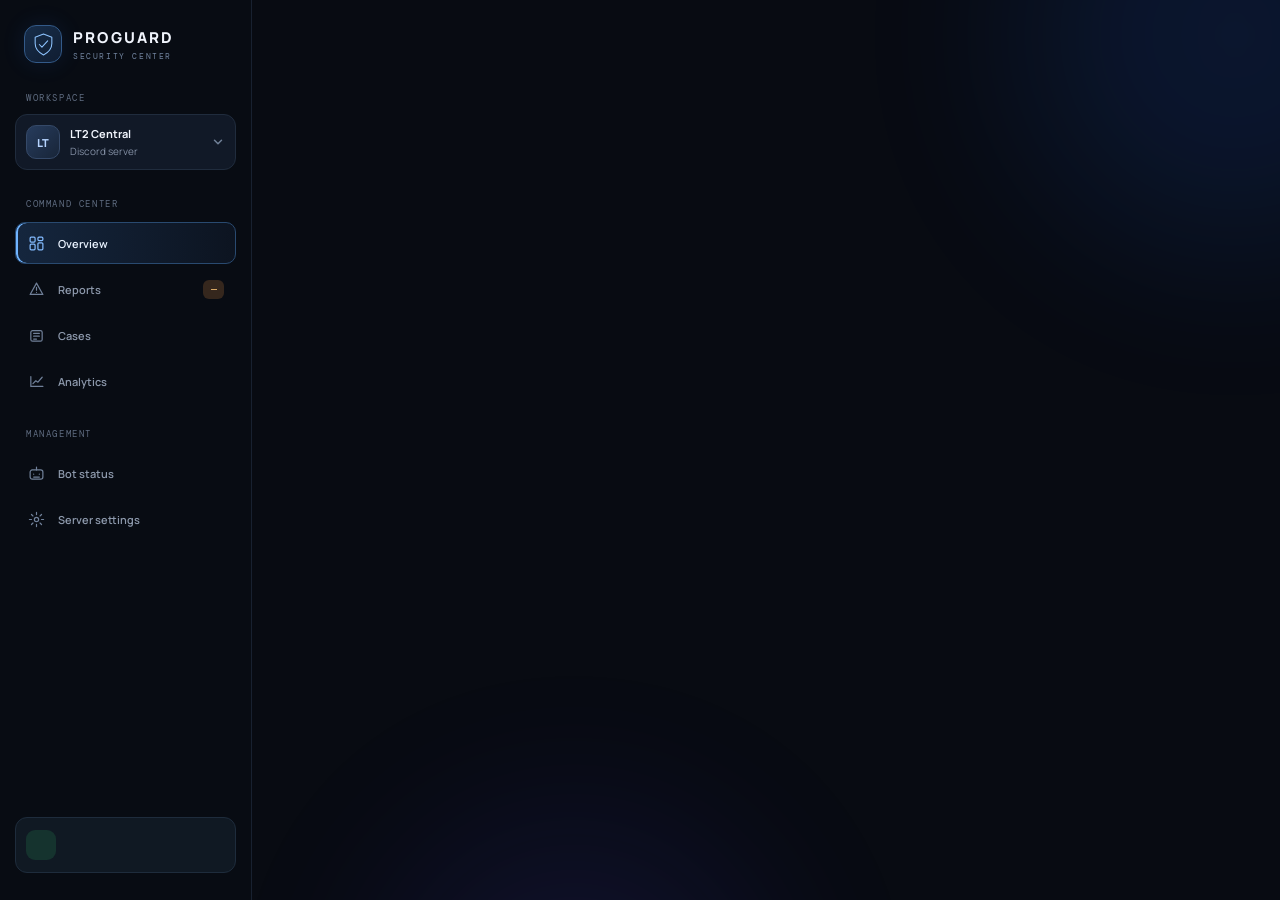
==== commit 49f7169b: "Update index.html" ====
--- a/public/index.html
+++ b/public/index.html
@@ -34,59 +34,4 @@
         <a class="nav-link admin-nav hidden" href="#admin" data-page="admin" id="adminNav"><span class="nav-icon"><svg viewBox="0 0 24 24"><path d="M12 3 14 5.5l3.2-.2.8 3.1 2.6 1.9-1.3 2.9 1.3 2.9-2.6 1.9-.8 3.1-3.2-.2L12 23l-2-2.5-3.2.2-.8-3.1-2.6-1.9 1.3-2.9-1.3-2.9L6 8l.8-3.1 3.2.2L12 3Z"/><circle cx="12" cy="13" r="3"/></svg></span>Owner controls <span class="owner-dot"></span></a>
       </nav>
       <div class="sidebar-bottom">
-        <div class="protection-card"><div class="protection-orb"><svg viewBox="0 0 24 24"><path d="M12 3 20 6v6c0 5-3.2 8-8 10-4.8-2-8-5-8-10V6l8-3Z"/><path d="m8.5 12 2.2 2.2 4.8-5"/></svg></div><div><b>Protection layer</b><small id="protectionText">Checking status…</small></div><span class="status-pip" id="protectionPip"></span></div>
-        <button class="user-card" id="loginButton" type="button"><span class="user-avatar" id="userAvatar">?</span><span class="user-details"><b id="userName">Not signed in</b><small id="userRole">Connect Discord to begin</small></span><span class="user-action" id="userAction">↗</span></button>
-        <div class="sidebar-footer"><span>PROGUARD <span id="appVersion">v1.0</span></span><span class="footer-dot"></span><span>SECURE SESSION</span></div>
-      </div>
-    </aside>
-
-    <main class="main-area">
-      <header class="topbar"><div class="topbar-left"><button class="icon-button menu-button" id="menuButton" aria-label="Open menu"><svg viewBox="0 0 24 24"><path d="M4 7h16M4 12h16M4 17h16"/></svg></button><div class="breadcrumb"><span>ProGuard</span><span class="crumb-slash">/</span><b id="breadcrumbCurrent">Overview</b></div></div><div class="topbar-right"><span class="live-indicator"><i></i><span id="liveLabel">SYSTEM CHECK</span></span><button class="icon-button" id="refreshButton" aria-label="Refresh data" title="Refresh data"><svg viewBox="0 0 24 24"><path d="M20 7v5h-5M4 17v-5h5"/><path d="M6 9a6.5 6.5 0 0 1 11-2l3 5M4 12l3 5a6.5 6.5 0 0 0 11-2"/></svg></button><button class="top-user" id="topLoginButton" aria-label="Sign in"><span id="topAvatar">?</span></button></div></header>
-
-      <div class="content-wrap">
-        <section class="page-view active" id="page-overview" data-view="overview">
-          <div class="page-heading"><div><div class="eyebrow"><span class="eyebrow-line"></span> SECURITY OPERATIONS</div><h1>Command <span>center.</span></h1><p class="page-subtitle">A clear view of your server’s security posture.</p></div><div class="heading-actions"><div class="date-chip"><svg viewBox="0 0 24 24"><rect x="3" y="5" width="18" height="16" rx="2"/><path d="M16 3v4M8 3v4M3 10h18"/></svg><span id="currentDate">Today</span></div><button class="button button-primary" id="reviewReportsButton"><svg viewBox="0 0 24 24"><path d="M12 5v14M5 12h14"/></svg> Review reports</button></div></div>
-          <div class="connection-banner hidden" id="connectionBanner"><span class="banner-symbol">!</span><div><b>Dashboard data unavailable</b><p id="connectionMessage">The website could not reach the ProGuard API. Sign-in and live data require the Worker API routes to be configured.</p></div><button class="banner-retry" id="bannerRetry">Retry ↗</button></div>
-          <div class="metric-grid">
-            <article class="metric-card"><div class="metric-top"><span class="metric-label">OPEN REPORTS</span><span class="metric-icon amber"><svg viewBox="0 0 24 24"><path d="M12 3 21 19H3L12 3Z"/><path d="M12 9v4m0 3h.01"/></svg></span></div><div class="metric-value" id="metricOpenReports">—</div><div class="metric-bottom"><span class="metric-note" id="openReportsNote">Awaiting live data</span><span class="metric-tag neutral">QUEUE</span></div><div class="metric-track"><span class="track-amber" id="openTrack"></span></div></article>
-            <article class="metric-card"><div class="metric-top"><span class="metric-label">CASES RESOLVED</span><span class="metric-icon green"><svg viewBox="0 0 24 24"><path d="m5 12 4 4L19 6"/><circle cx="12" cy="12" r="9"/></svg></span></div><div class="metric-value" id="metricResolved">—</div><div class="metric-bottom"><span class="metric-note" id="resolvedNote">This reporting period</span><span class="metric-tag green-tag">CLOSED</span></div><div class="metric-track"><span class="track-green" id="resolvedTrack"></span></div></article>
-            <article class="metric-card"><div class="metric-top"><span class="metric-label">SECURITY EVENTS</span><span class="metric-icon blue"><svg viewBox="0 0 24 24"><path d="M4 17h3l3-10 4 13 3-8h3"/></svg></span></div><div class="metric-value" id="metricEvents">—</div><div class="metric-bottom"><span class="metric-note" id="eventsNote">Recent activity</span><span class="metric-tag blue-tag">EVENTS</span></div><div class="metric-track"><span class="track-blue" id="eventsTrack"></span></div></article>
-            <article class="metric-card"><div class="metric-top"><span class="metric-label">BOT UPTIME</span><span class="metric-icon purple"><svg viewBox="0 0 24 24"><circle cx="12" cy="12" r="9"/><path d="M12 7v5l3 2"/></svg></span></div><div class="metric-value" id="metricUptime">—<small></small></div><div class="metric-bottom"><span class="metric-note" id="uptimeNote">Waiting for bot heartbeat</span><span class="metric-tag purple-tag">UPTIME</span></div><div class="metric-track"><span class="track-purple" id="uptimeTrack"></span></div></article>
-          </div>
-          <div class="dashboard-grid">
-            <article class="panel activity-panel"><div class="panel-header"><div><div class="panel-kicker">THREAT MONITORING</div><h2>Security activity</h2><p>Events recorded by ProGuard over time.</p></div><div class="select-wrap"><select id="activityRange" aria-label="Activity time range"><option value="7d">Last 7 days</option><option value="24h">Last 24 hours</option><option value="30d">Last 30 days</option></select><svg viewBox="0 0 16 16"><path d="m4 6 4 4 4-4"/></svg></div></div><div class="chart-legend"><span><i class="legend-blue"></i>Security events</span><span><i class="legend-muted"></i>Resolved cases</span></div><div class="chart-wrap" id="activityChart"><div class="chart-empty"><span class="chart-empty-icon">⌁</span><b>Waiting for activity data</b><small>Connect the API to display real security events.</small></div></div><div class="chart-axis" id="chartAxis"><span>—</span><span>—</span><span>—</span><span>—</span><span>—</span><span>—</span><span>—</span></div></article>
-            <article class="panel bot-panel"><div class="panel-header"><div><div class="panel-kicker">BOT TELEMETRY</div><h2>Bot status</h2><p>Live connection and service health.</p></div><span class="status-badge unknown" id="botStatusBadge"><i></i> UNKNOWN</span></div><div class="bot-hero"><div class="bot-emblem"><div class="bot-emblem-inner"><svg viewBox="0 0 48 48"><path d="M24 5 39 11v11c0 9-6 15-15 21C15 37 9 31 9 22V11L24 5Z"/><path d="m17 24 5 5 10-12"/></svg></div><span class="orbit orbit-one"></span><span class="orbit orbit-two"></span></div><div class="bot-hero-text"><b id="botDisplayName">ProGuard Bot</b><span id="botActivity">Awaiting heartbeat</span><small><i class="tiny-dot"></i><span id="botLastSeen">No heartbeat received</span></small></div></div><div class="bot-stats"><div><span>LATENCY</span><b id="botLatency">—</b></div><div><span>GUILD</span><b id="botGuilds">—</b></div><div><span>VERSION</span><b id="botVersion">—</b></div></div><button class="button button-quiet full-button" data-go="bot">View bot details <span>↗</span></button></article>
-          </div>
-          <div class="lower-grid"><article class="panel reports-panel"><div class="panel-header"><div><div class="panel-kicker">NEEDS ATTENTION</div><h2>Latest reports</h2><p>Reports waiting for moderator review.</p></div><button class="text-button" data-go="reports">View all <span>↗</span></button></div><div class="table-wrap"><table><thead><tr><th>REPORT</th><th>REASON</th><th>PRIORITY</th><th>STATUS</th><th></th></tr></thead><tbody id="latestReportsBody"><tr><td colspan="5"><div class="empty-row"><span>⌁</span><b>No live reports loaded</b><small>Reports will appear here when the API is connected.</small></div></td></tr></tbody></table></div></article><article class="panel quick-panel"><div class="panel-header"><div><div class="panel-kicker">QUICK ACCESS</div><h2>Security tools</h2><p>Jump to the tools you need.</p></div></div><button class="quick-action" data-go="reports"><span class="quick-action-icon amber"><svg viewBox="0 0 24 24"><path d="M12 3 21 19H3L12 3Z"/><path d="M12 9v4m0 3h.01"/></svg></span><span><b>Review report queue</b><small>Inspect and triage incoming reports</small></span><span class="quick-arrow">↗</span></button><button class="quick-action" data-go="cases"><span class="quick-action-icon blue"><svg viewBox="0 0 24 24"><path d="M4 7.5A2.5 2.5 0 0 1 6.5 5h11A2.5 2.5 0 0 1 20 7.5v10a2.5 2.5 0 0 1-2.5 2.5h-11A2.5 2.5 0 0 1 4 17.5v-10Z"/><path d="M8 9h8M8 13h8"/></svg></span><span><b>Manage cases</b><small>Track investigations and outcomes</small></span><span class="quick-arrow">↗</span></button><button class="quick-action" data-go="analytics"><span class="quick-action-icon purple"><svg viewBox="0 0 24 24"><path d="M4 19V5m0 14h17"/><path d="m7 15 4-4 3 2 6-7"/></svg></span><span><b>Open analytics</b><small>Review trends and event totals</small></span><span class="quick-arrow">↗</span></button><div class="owner-callout"><span class="owner-callout-icon">✳</span><div><b>Owner-managed security</b><p>Moderators can submit reports. Sensitive controls stay restricted to the server owner.</p></div></div></article></div>
-        </section>
-
-        <section class="page-view" id="page-reports" data-view="reports"><div class="page-heading"><div><div class="eyebrow"><span class="eyebrow-line"></span> MODERATION WORKFLOW</div><h1>Report <span>queue.</span></h1><p class="page-subtitle">Review submissions and document your decisions.</p></div><button class="button button-secondary" id="reportsRefresh">↻ Refresh queue</button></div><div class="filter-row"><div class="search-box"><svg viewBox="0 0 24 24"><circle cx="10.8" cy="10.8" r="6.8"/><path d="m16 16 5 5"/></svg><input id="reportSearch" placeholder="Search reports, users, reasons…" autocomplete="off"></div><div class="filter-select"><select id="reportStatusFilter" aria-label="Filter reports"><option value="all">All statuses</option><option value="open">Open</option><option value="reviewing">Reviewing</option><option value="resolved">Resolved</option><option value="dismissed">Dismissed</option></select></div><div class="filter-select"><select id="reportPriorityFilter" aria-label="Filter by priority"><option value="all">All priorities</option><option value="critical">Critical</option><option value="high">High</option><option value="medium">Medium</option><option value="low">Low</option></select></div></div><article class="panel full-table-panel"><div class="panel-header"><div><div class="panel-kicker">INCOMING CASEWORK</div><h2>All reports <span class="inline-count" id="allReportsCount">0</span></h2></div><span class="table-meta" id="reportTableMeta">Live queue</span></div><div class="table-wrap"><table><thead><tr><th>REPORT ID</th><th>SUBMITTED BY</th><th>REASON</th><th>PRIORITY</th><th>STATUS</th><th>RECEIVED</th><th></th></tr></thead><tbody id="allReportsBody"></tbody></table></div><div class="table-foot"><span id="reportsFootnote">Data provided by ProGuard API</span><button class="text-button" id="clearReportFilters">Reset filters ↺</button></div></article></section>
-
-        <section class="page-view" id="page-cases" data-view="cases"><div class="page-heading"><div><div class="eyebrow"><span class="eyebrow-line"></span> INVESTIGATION LOG</div><h1>Case <span>files.</span></h1><p class="page-subtitle">Keep decisions, evidence, and follow-ups organized.</p></div><button class="button button-secondary" id="casesRefresh">↻ Refresh cases</button></div><div class="case-summary-grid"><div class="case-summary"><span>ACTIVE CASES</span><b id="activeCasesMetric">—</b><i class="summary-line line-blue"></i></div><div class="case-summary"><span>RESOLVED</span><b id="resolvedCasesMetric">—</b><i class="summary-line line-green"></i></div><div class="case-summary"><span>DISMISSED</span><b id="dismissedCasesMetric">—</b><i class="summary-line line-muted"></i></div></div><article class="panel full-table-panel"><div class="panel-header"><div><div class="panel-kicker">CASE MANAGEMENT</div><h2>Investigation records</h2><p>Cases are created from reviewed reports or your bot backend.</p></div><div class="filter-select"><select id="caseStatusFilter" aria-label="Filter cases"><option value="all">All cases</option><option value="open">Open</option><option value="investigating">Investigating</option><option value="resolved">Resolved</option><option value="dismissed">Dismissed</option></select></div></div><div class="table-wrap"><table><thead><tr><th>CASE ID</th><th>SUBJECT</th><th>LINKED REPORT</th><th>STATUS</th><th>ASSIGNED TO</th><th>UPDATED</th><th></th></tr></thead><tbody id="casesBody"></tbody></table></div></article></section>
-
-        <section class="page-view" id="page-analytics" data-view="analytics"><div class="page-heading"><div><div class="eyebrow"><span class="eyebrow-line"></span> SECURITY INTELLIGENCE</div><h1>Threat <span>analytics.</span></h1><p class="page-subtitle">Understand activity patterns across your server.</p></div><div class="filter-select"><select id="analyticsRange" aria-label="Analytics range"><option value="7d">Last 7 days</option><option value="24h">Last 24 hours</option><option value="30d">Last 30 days</option></select></div></div><div class="metric-grid analytics-metrics"><article class="metric-card"><div class="metric-top"><span class="metric-label">TOTAL EVENTS</span><span class="metric-icon blue">⌁</span></div><div class="metric-value" id="analyticsTotalEvents">—</div><div class="metric-bottom"><span class="metric-note">Within selected period</span></div></article><article class="metric-card"><div class="metric-top"><span class="metric-label">REPORTS RECEIVED</span><span class="metric-icon amber">!</span></div><div class="metric-value" id="analyticsReports">—</div><div class="metric-bottom"><span class="metric-note">All submitted reports</span></div></article><article class="metric-card"><div class="metric-top"><span class="metric-label">RESOLUTION RATE</span><span class="metric-icon green">✓</span></div><div class="metric-value" id="analyticsResolution">—</div><div class="metric-bottom"><span class="metric-note">Resolved reports / total</span></div></article><article class="metric-card"><div class="metric-top"><span class="metric-label">AVG. RESPONSE</span><span class="metric-icon purple">◷</span></div><div class="metric-value" id="analyticsResponse">—</div><div class="metric-bottom"><span class="metric-note">Average time to first action</span></div></article></div><div class="dashboard-grid analytics-grid"><article class="panel activity-panel"><div class="panel-header"><div><div class="panel-kicker">EVENT HISTORY</div><h2>Events over time</h2><p>Reported activity and resolved cases.</p></div></div><div class="chart-legend"><span><i class="legend-blue"></i>Events</span><span><i class="legend-muted"></i>Resolved</span></div><div class="chart-wrap" id="analyticsChart"><div class="chart-empty"><b>No analytics data yet</b><small>Live trend data appears when the API is connected.</small></div></div><div class="chart-axis" id="analyticsAxis"><span>—</span><span>—</span><span>—</span><span>—</span><span>—</span><span>—</span><span>—</span></div></article><article class="panel breakdown-panel"><div class="panel-header"><div><div class="panel-kicker">CLASSIFICATION</div><h2>Report breakdown</h2><p>Reports by category.</p></div></div><div class="breakdown-list" id="reportBreakdown"><div class="empty-row"><b>Waiting for data</b><small>Categories will appear here.</small></div></div></article></div></section>
-
-        <section class="page-view" id="page-bot" data-view="bot"><div class="page-heading"><div><div class="eyebrow"><span class="eyebrow-line"></span> SERVICE HEALTH</div><h1>Bot <span>telemetry.</span></h1><p class="page-subtitle">Monitor your Wispbyte-hosted Discord bot.</p></div><button class="button button-secondary" id="botRefresh">↻ Check status</button></div><div class="bot-detail-hero panel"><div class="bot-hero"><div class="bot-emblem large-emblem"><div class="bot-emblem-inner"><svg viewBox="0 0 48 48"><path d="M24 5 39 11v11c0 9-6 15-15 21C15 37 9 31 9 22V11L24 5Z"/><path d="m17 24 5 5 10-12"/></svg></div><span class="orbit orbit-one"></span><span class="orbit orbit-two"></span></div><div class="bot-hero-text"><div class="panel-kicker">DISCORD APPLICATION</div><h2 id="botDetailName">ProGuard Bot</h2><span id="botDetailDescription">Security reporting and moderation support</span><small><i class="tiny-dot"></i><span id="botDetailSeen">Heartbeat status unavailable</span></small></div></div><span class="status-badge unknown" id="botDetailBadge"><i></i> UNKNOWN</span></div><div class="bot-detail-grid"><article class="panel"><div class="panel-kicker">CONNECTION</div><h2>Service connection</h2><div class="detail-list"><div><span>Runtime host</span><b>Wispbyte</b></div><div><span>Process state</span><b id="detailProcessState">Unknown</b></div><div><span>Gateway latency</span><b id="detailLatency">—</b></div><div><span>Last heartbeat</span><b id="detailHeartbeat">—</b></div></div></article><article class="panel"><div class="panel-kicker">CAPABILITIES</div><h2>Security modules</h2><div class="module-list" id="moduleList"><div class="module-row"><span class="module-symbol">◈</span><span><b>Report intake</b><small>Submit and route user reports</small></span><span class="module-state">API STATUS UNKNOWN</span></div><div class="module-row"><span class="module-symbol">⌁</span><span><b>Event logging</b><small>Record moderation and security events</small></span><span class="module-state">API STATUS UNKNOWN</span></div><div class="module-row"><span class="module-symbol">◉</span><span><b>Case workflow</b><small>Track investigations and decisions</small></span><span class="module-state">API STATUS UNKNOWN</span></div></div></article></div><div class="notice-box"><span>i</span><p><b>Important:</b> The dashboard reports the bot's last backend heartbeat. It cannot start, stop, or restart a Wispbyte process unless a secure bot-control endpoint has explicitly been implemented.</p></div></section>
-
-                <section class="page-view" id="page-settings" data-view="settings"><div class="page-heading"><div><div class="eyebrow"><span class="eyebrow-line"></span> SERVER CONFIGURATION</div><h1>Server <span>settings.</span></h1><p class="page-subtitle">Changes apply to the selected server right away.</p></div><button class="button button-secondary" id="settingsRefresh">↻ Refresh settings</button></div>
-          <div class="connection-banner hidden" id="settingsGate"><span class="banner-symbol">!</span><div><b>Bot is not in this server</b><p>Install ProGuard here with the bot invite link. Settings and bot actions unlock after that.</p></div></div>
-          <div class="admin-grid">
-            <article class="panel"><div class="panel-kicker">CHANNELS</div><h2>Log channel</h2><p class="panel-description">Moderation and security logs are posted here.</p><div class="filter-select"><select id="logChannelSelect" aria-label="Log channel"><option value="">Loading…</option></select></div><button class="button button-secondary full-button" id="saveLogChannel">Save log channel</button></article>
-            <article class="panel"><div class="panel-kicker">CHANNELS</div><h2>Report channel</h2><p class="panel-description">New reports are posted here, and status changes are added below them.</p><div class="filter-select"><select id="reportChannelSelect" aria-label="Report channel"><option value="">Loading…</option></select></div><button class="button button-secondary full-button" id="saveReportChannel">Save report channel</button></article>
-            <article class="panel"><div class="panel-kicker">AUTOMOD</div><h2>Word filter</h2><p class="panel-description">Deletes messages that contain blocked words. <b id="blockedWordCount">0</b> words are configured. Add or remove words with <code>/wordfilter</code> in Discord.</p><button class="button button-secondary full-button" id="toggleAutomod">Turn automod on</button></article>
-            <article class="panel"><div class="panel-kicker">BOT ACTIONS</div><h2>Send test message</h2><p class="panel-description">The bot posts a test message to the log channel and reports back the result.</p><button class="button button-primary full-button" id="sendTestMessage">Send test message</button><p class="panel-description" id="commandResult" aria-live="polite"></p></article>
-          </div></section>
-
-        <section class="page-view" id="page-admin" data-view="admin"><div class="page-heading"><div><div class="eyebrow"><span class="eyebrow-line"></span> RESTRICTED AREA</div><h1>Owner <span>controls.</span></h1><p class="page-subtitle">Sensitive settings are only available to the configured Discord owner.</p></div><span class="owner-pill"><i></i> OWNER ACCESS</span></div><div class="connection-banner" id="ownerGateBanner"><span class="banner-symbol">!</span><div><b>Owner-only area</b><p>This page is only available to the configured owner account. The Worker checks the signed session on every request, so hiding this page is not what keeps it private.</p></div></div><div class="admin-grid"><article class="panel"><div class="panel-kicker">ACCESS POLICY</div><h2>Who can use this dashboard</h2><p class="panel-description">Enforced by the Worker on every request.</p><div class="permission-row"><div><b>Owner account</b><small>Full access to the servers you manage: reports, cases, analytics, settings and bot actions.</small></div><span class="permission-tag owner-permission">OWNER ONLY</span></div><div class="permission-row"><div><b>Server admins and moderators</b><small>No dashboard access. Moderators still use the bot's slash commands in Discord.</small></div><span class="permission-tag member-permission">NO ACCESS</span></div><div class="notice-box compact-notice"><span>i</span><p>Sign-in is limited to the configured owner account. Other Discord users are refused and the attempt is logged.</p></div></article>
-          <article class="panel"><div class="panel-kicker">AUDIT TRAIL</div><h2>Owner activity</h2><p class="panel-description">Review privileged actions recorded by the backend.</p><div class="audit-list" id="auditList"><div class="empty-row"><b>Audit log unavailable</b><small>Owner actions appear here when the audit API is connected.</small></div></div><button class="button button-quiet full-button" id="auditRefresh">Refresh audit log <span>↻</span></button></article><article class="panel wide-admin-panel"><div class="panel-kicker">SYSTEM CONFIGURATION</div><h2>Connected services</h2><p class="panel-description">Health and configuration state returned by the server.</p><div class="service-grid"><div class="service-item"><span class="service-icon discord-icon">D</span><div><b>Discord OAuth</b><small>Authentication and identity</small></div><span class="service-status" id="discordServiceStatus">UNKNOWN</span></div><div class="service-item"><span class="service-icon firebase-icon">F</span><div><b>Firebase / Firestore</b><small>Reports, cases, and audit records</small></div><span class="service-status" id="firebaseServiceStatus">UNKNOWN</span></div><div class="service-item"><span class="service-icon worker-icon">W</span><div><b>Cloudflare Worker</b><small>API and authorization layer</small></div><span class="service-status" id="workerServiceStatus">CHECKING</span></div><div class="service-item"><span class="service-icon bot-icon">P</span><div><b>Python Discord bot</b><small>Wispbyte runtime and heartbeat</small></div><span class="service-status" id="runtimeServiceStatus">UNKNOWN</span></div></div></article></div></section>
-
-        <footer class="main-footer"><span>© <span id="footerYear"></span> PROGUARD SECURITY SYSTEMS</span><span><i class="footer-dot"></i><span id="footerStatus">Waiting for secure connection</span></span><a href="https://discord.com" target="_blank" rel="noreferrer">DISCORD <span>↗</span></a></footer>
-      </div>
-    </main>
-  </div>
-
-  <div class="modal-backdrop hidden" id="reportModal" role="dialog" aria-modal="true" aria-labelledby="reportModalTitle"><div class="modal"><div class="modal-head"><div><div class="panel-kicker">REPORT DETAILS</div><h2 id="reportModalTitle">Review report</h2></div><button class="icon-button modal-close" data-close-modal aria-label="Close dialog">×</button></div><div id="reportModalContent"></div><div class="modal-actions" id="reportModalActions"></div></div></div>
-  <div class="toast-region" id="toastRegion" aria-live="polite" aria-atomic="true"></div>
-  <script src="script.js"></script>
-</body>
-</html>
+        <div class="protection-card"><div class="protection-orb"><svg viewBox="0 0 24 24"><path d="M12 3 20 6v
--- a/public/style.css
+++ b/public/style.css
@@ -0,0 +1,35 @@
+:root{color-scheme:dark;--bg:#080b12;--panel:#0e131e;--panel-2:#111827;--line:#202a3a;--line-soft:#182130;--text:#f0f4fc;--muted:#8490a5;--subtle:#58657b;--blue:#69a9ff;--blue-2:#3c82f6;--cyan:#67e8f9;--green:#5ce0b0;--amber:#ffc777;--red:#ff7789;--purple:#b29aff;--radius:16px;--font:'Manrope',-apple-system,BlinkMacSystemFont,sans-serif}*{box-sizing:border-box}html{scroll-behavior:smooth}body{margin:0;background:var(--bg);color:var(--text);font-family:var(--font);font-size:13px;min-height:100vh;overflow-x:hidden}button,input,select{font:inherit}button,a,select{-webkit-tap-highlight-color:transparent}button{color:inherit}a{color:inherit;text-decoration:none}svg{width:18px;height:18px;fill:none;stroke:currentColor;stroke-width:1.7;stroke-linecap:round;stroke-linejoin:round}.ambient{position:fixed;pointer-events:none;filter:blur(90px);opacity:.12;border-radius:50%;z-index:-1}.ambient-a{width:430px;height:430px;right:-170px;top:-180px;background:#216bff}.ambient-b{width:380px;height:380px;left:30%;bottom:-300px;background:#4d3be9}.app-shell{min-height:100vh}.sidebar{width:252px;position:fixed;inset:0 auto 0 0;background:rgba(9,13,21,.95);border-right:1px solid var(--line-soft);padding:25px 15px 15px;display:flex;flex-direction:column;z-index:30;backdrop-filter:blur(20px)}.brand{display:flex;align-items:center;gap:11px;padding:0 9px 29px}.brand-mark{width:38px;height:38px;border:1px solid #335a89;background:linear-gradient(145deg,#172d4a,#101d31);border-radius:12px;display:grid;place-items:center;box-shadow:0 0 25px #347bff1c}.brand-mark svg{width:25px;height:25px;stroke:#8ec4ff;stroke-width:2}.brand-copy{display:flex;flex-direction:column;gap:3px}.brand-copy strong{font-size:15px;letter-spacing:2.2px;font-weight:800}.brand-copy small{font-family:'DM Mono',monospace;font-size:8px;letter-spacing:1.6px;color:#71849f}.workspace-label,.nav-caption{font-family:'DM Mono',monospace;color:#5f6c80;font-size:9px;letter-spacing:1.6px;padding:0 11px 10px}.server-select{width:100%;display:flex;align-items:center;gap:10px;text-align:left;padding:10px;border:1px solid #202c3d;background:#111927;border-radius:12px;cursor:pointer}.server-avatar{width:34px;height:34px;border-radius:10px;background:linear-gradient(135deg,#273c5d,#182538);display:grid;place-items:center;font-size:11px;font-weight:800;color:#b6d4ff;border:1px solid #354968}.server-info{display:flex;flex:1;min-width:0;flex-direction:column;gap:3px}.server-info b{font-size:11px;font-weight:700}.server-info small{font-size:10px;color:var(--muted)}.chevron{width:14px;height:14px;color:#718198}.nav-list{display:flex;flex-direction:column;gap:4px;margin-top:28px}.nav-caption{padding-top:0;padding-bottom:8px}.nav-caption-spaced{margin-top:22px}.nav-link{min-height:42px;padding:0 11px;display:flex;align-items:center;gap:12px;border:1px solid transparent;border-radius:10px;color:#8d99ac;font-size:11px;font-weight:600;transition:background .18s,border-color .18s,color .18s}.nav-link:hover{background:#111927;color:#dce7f8}.nav-link.active{background:linear-gradient(90deg,#1b3353aa,#13203566);border-color:#294a70;color:#eaf3ff;box-shadow:inset 2px 0 #70b4ff}.nav-icon{display:grid;place-items:center;width:19px;height:19px;color:#708099}.nav-link.active .nav-icon{color:#83bbff}.nav-icon svg{width:17px;height:17px}.nav-count{margin-left:auto;min-width:21px;padding:3px 5px;text-align:center;border-radius:6px;background:#35271d;color:var(--amber);font:10px 'DM Mono',monospace}.owner-dot{margin-left:auto;width:6px;height:6px;background:var(--purple);border-radius:50%;box-shadow:0 0 9px #b29aff88}.sidebar-bottom{margin-top:auto}.protection-card{display:flex;align-items:center;gap:10px;padding:12px 10px;border:1px solid #1e2c3c;background:#101923;border-radius:12px;margin-bottom:12px}.protection-orb{width:30px;height:30px;border-radius:9px;background:#15332e;display:grid;place-items:center;color:var(--green)}.protection-orb svg{width:18px;height:18px}.protection-card>div:nth-child(2){display:flex;flex-direction:column;gap:4px;flex:1}.protection-card b{font-size:10px}.protection-card small{font-size:9px;color:var(--muted)}.status-pip{width:6px;height:6px;border-radius:50%;background:#67758a}.status-pip.online{background:var(--green);box-shadow:0 0 8px #5ce0b088}.user-card{width:100%;display:flex;align-items:center;gap:9px;text-align:left;padding:11px 8px;border:0;border-top:1px solid var(--line-soft);background:transparent;cursor:pointer}.user-avatar,.top-user span{width:32px;height:32px;flex-shrink:0;border-radius:50%;display:grid;place-items:center;background:#1b2b43;border:1px solid #314968;color:#b4d5ff;font-weight:800;font-size:11px}.user-details{display:flex;flex:1;min-width:0;flex-direction:column;gap:3px}.user-details b{font-size:10px;overflow:hidden;text-overflow:ellipsis;white-space:nowrap}.user-details small{font-size:9px;color:var(--muted);overflow:hidden;text-overflow:ellipsis;white-space:nowrap}.user-action{color:#718198;font-size:16px}.sidebar-footer{display:flex;align-items:center;gap:6px;padding:10px 7px 0;border-top:1px solid var(--line-soft);font:8px 'DM Mono',monospace;color:#526076;letter-spacing:.4px}.sidebar-footer .footer-dot,.footer-dot{width:4px;height:4px;border-radius:50%;background:#5d7190}.main-area{margin-left:252px;min-height:100vh}.topbar{height:70px;display:flex;align-items:center;justify-content:space-between;padding:0 38px;border-bottom:1px solid var(--line-soft);background:#090d15b8;backdrop-filter:blur(16px);position:sticky;top:0;z-index:20}.topbar-left,.topbar-right{display:flex;align-items:center;gap:18px}.breadcrumb{display:flex;align-items:center;gap:10px;color:#69778d;font-size:10px}.breadcrumb b{color:#cbd7e9;font-weight:600}.crumb-slash{color:#3e4a5e}.live-indicator{display:flex;align-items:center;gap:7px;font:9px 'DM Mono',monospace;letter-spacing:1px;color:#8392a9}.live-indicator i,.tiny-dot,.status-badge i,.owner-pill i{display:inline-block;width:6px;height:6px;border-radius:50%;background:#748299}.live-indicator i{background:var(--green);box-shadow:0 0 8px #5ce0b080;animation:pulse 2s infinite}@keyframes pulse{50%{opacity:.45;box-shadow:0 0 2px #5ce0b055}}.icon-button{width:34px;height:34px;border:1px solid #202b3b;border-radius:10px;background:#0e1521;color:#8291a8;display:grid;place-items:center;cursor:pointer;transition:.18s}.icon-button:hover{color:#d9e8ff;border-color:#3d5f88;background:#152238}.icon-button svg{width:16px;height:16px}.top-user{width:32px;height:32px;border:0;background:transparent;padding:0;cursor:pointer}.top-user span{width:31px;height:31px}.menu-button{display:none}.content-wrap{max-width:1600px;margin:0 auto;padding:35px 38px 22px}.page-view{display:none;animation:pageIn .25s ease}.page-view.active{display:block}@keyframes pageIn{from{opacity:.4;transform:translateY(4px)}to{opacity:1;transform:none}}.page-heading{display:flex;align-items:flex-end;justify-content:space-between;gap:18px;margin-bottom:27px}.eyebrow,.panel-kicker{display:flex;align-items:center;gap:8px;color:#7187a5;font:9px 'DM Mono',monospace;letter-spacing:1.5px}.eyebrow-line{height:1px;width:17px;background:#5fa9ff;box-shadow:0 0 8px #5fa9ff66}.page-heading h1{font-size:clamp(27px,3vw,36px);letter-spacing:-1.6px;line-height:1.15;margin:12px 0 8px;font-weight:800}.page-heading h1 span{color:#7fb9ff}.page-subtitle{margin:0;color:#7e8ba0;font-size:11px;line-height:1.7}.heading-actions{display:flex;align-items:center;gap:10px}.date-chip{height:37px;display:flex;align-items:center;gap:8px;padding:0 11px;border:1px solid var(--line);border-radius:10px;color:#9ba9bd;font-size:10px;background:#0d131e}.date-chip svg{width:14px;height:14px;color:#7c91ae}.button{min-height:37px;padding:0 14px;border:1px solid transparent;border-radius:10px;display:inline-flex;align-items:center;justify-content:center;gap:8px;font-size:10px;font-weight:700;cursor:pointer;transition:transform .15s,border-color .15s,background .15s}.button:active{transform:scale(.98)}.button svg{width:15px;height:15px}.button-primary{color:#06101f;background:linear-gradient(135deg,#8ac4ff,#5798f7);box-shadow:0 5px 20px #448fff20}.button-primary:hover{background:#a6d3ff}.button-secondary{border-color:#29374a;background:#111a28;color:#b7c5da}.button-secondary:hover,.button-quiet:hover{border-color:#45648a;background:#152237}.button-quiet{border:1px solid #263247;background:#111927;color:#a6b5ca}.full-button{width:100%;justify-content:space-between;margin-top:16px}.full-button span{font-size:15px}.hidden{display:none!important}.connection-banner{display:flex;align-items:center;gap:12px;padding:13px 15px;border:1px solid #6a4d2b;background:#20190f;border-radius:12px;margin-bottom:20px}.banner-symbol{width:27px;height:27px;flex-shrink:0;display:grid;place-items:center;border-radius:8px;background:#49341c;color:var(--amber);font-weight:800}.connection-banner>div{flex:1}.connection-banner b{font-size:11px;color:#ffdfad}.connection-banner p{font-size:10px;color:#b4a18a;margin:4px 0 0;line-height:1.5}.banner-retry{background:transparent;border:0;color:var(--amber);font-size:10px;font-weight:700;cursor:pointer}.metric-grid{display:grid;grid-template-columns:repeat(4,minmax(0,1fr));gap:14px;margin-bottom:18px}.metric-card,.panel{border:1px solid var(--line);background:linear-gradient(145deg,#101622f5,#0c111bf5);border-radius:var(--radius);min-width:0}.metric-card{padding:17px 17px 15px;position:relative;overflow:hidden}.metric-card:before{content:"";position:absolute;right:-45px;top:-55px;width:115px;height:115px;border-radius:50%;background:#528dff0a;filter:blur(8px)}.metric-top,.metric-bottom{display:flex;align-items:center;justify-content:space-between;gap:8px}.metric-label{font:9px 'DM Mono',monospace;letter-spacing:1px;color:#8997ad}.metric-icon,.quick-action-icon{width:32px;height:32px;border-radius:10px;display:grid;place-items:center;flex-shrink:0}.metric-icon svg,.quick-action-icon svg{width:16px;height:16px}.amber{color:var(--amber);background:#3b2c1c}.green{color:var(--green);background:#15342f}.blue{color:var(--blue);background:#172d49}.purple{color:var(--purple);background:#292341}.metric-value{font-size:29px;font-weight:800;letter-spacing:-1px;margin:12px 0 9px;line-height:1.05}.metric-value small{font-size:12px;color:#8493aa;margin-left:3px;letter-spacing:0}.metric-note{font-size:9px;color:#7c8aa0}.metric-tag{font:8px 'DM Mono',monospace;letter-spacing:.5px;color:#b4a18a;background:#30251b;padding:5px 6px;border-radius:5px}.green-tag{color:#79dabb;background:#15332d}.blue-tag{color:#8fc3ff;background:#182a41}.purple-tag{color:#c3b2ff;background:#28213d}.neutral{color:#a1afc2;background:#202a38}.metric-track{height:3px;background:#1b2534;border-radius:10px;margin-top:14px;overflow:hidden}.metric-track span{display:block;height:100%;width:0;border-radius:10px;transition:width .6s}.track-amber{background:var(--amber)}.track-green{background:var(--green)}.track-blue{background:var(--blue)}.track-purple{background:var(--purple)}.dashboard-grid{display:grid;grid-template-columns:minmax(0,1.65fr) minmax(290px,1fr);gap:16px;margin-bottom:16px}.panel{padding:20px}.panel-header{display:flex;align-items:flex-start;justify-content:space-between;gap:14px}.panel-header h2,.bot-detail-grid h2{font-size:15px;letter-spacing:-.35px;margin:8px 0 5px;font-weight:800}.panel-header p,.panel-description{margin:0;color:#78869b;font-size:10px;line-height:1.6}.panel-kicker{font-size:8px;letter-spacing:1.4px}.select-wrap,.filter-select{position:relative;display:flex;align-items:center}.select-wrap select,.filter-select select{appearance:none;border:1px solid #263347;background:#111927;color:#a9b8cc;border-radius:8px;height:32px;padding:0 29px 0 10px;font-size:9px;outline:none;cursor:pointer}.select-wrap>svg{position:absolute;right:9px;width:12px;height:12px;pointer-events:none;color:#7b8ba2}.chart-legend{display:flex;align-items:center;gap:17px;margin-top:21px;color:#8291a7;font-size:9px}.chart-legend span{display:flex;align-items:center;gap:6px}.chart-legend i{width:7px;height:7px;border-radius:2px;display:inline-block}.legend-blue{background:#6eafff}.legend-muted{background:#495a73}.chart-wrap{height:190px;position:relative;margin-top:9px;overflow:hidden}.chart-wrap svg{width:100%;height:100%;overflow:visible}.chart-empty{height:100%;display:flex;align-items:center;justify-content:center;flex-direction:column;gap:7px;color:#69788f;text-align:center}.chart-empty-icon{font-size:27px;color:#4c6689}.chart-empty b{font-size:10px;color:#9baac0}.chart-empty small{font-size:9px;color:#64738a}.chart-axis{display:flex;justify-content:space-between;color:#58677e;font:8px 'DM Mono',monospace;padding-top:4px}.bot-panel{display:flex;flex-direction:column}.status-badge{display:inline-flex;align-items:center;gap:6px;white-space:nowrap;padding:6px 8px;border-radius:7px;font:8px 'DM Mono',monospace;letter-spacing:.5px;border:1px solid #30394a;color:#9aa8bd;background:#1a2230}.status-badge.online{color:var(--green);border-color:#275348;background:#10251f}.status-badge.online i{background:var(--green);box-shadow:0 0 8px #5ce0b077}.status-badge.offline{color:var(--red);border-color:#5b303a;background:#2a171d}.status-badge.offline i{background:var(--red)}.status-badge.unknown i{background:#7a8799}.bot-hero{display:flex;align-items:center;gap:16px;margin:28px 0 23px}.bot-emblem{width:77px;height:77px;flex-shrink:0;position:relative;display:grid;place-items:center}.bot-emblem-inner{width:56px;height:56px;border:1px solid #31588a;border-radius:19px;background:linear-gradient(145deg,#1c3555,#101a2b);display:grid;place-items:center;box-shadow:0 0 30px #438fff19,inset 0 0 20px #4c90ff0b;z-index:2}.bot-emblem-inner svg{width:36px;height:36px;stroke:#8dc1ff;stroke-width:1.7}.orbit{position:absolute;border:1px solid #2e4c71;border-radius:50%;inset:2px;transform:rotate(-30deg) scaleY(.42)}.orbit-two{inset:9px;transform:rotate(48deg) scaleY(.55);border-color:#34577f66}.bot-hero-text{min-width:0;display:flex;flex-direction:column;gap:7px}.bot-hero-text>b{font-size:14px;letter-spacing:-.3px}.bot-hero-text>span{font-size:10px;color:#8998ad}.bot-hero-text small{display:flex;align-items:center;gap:6px;font-size:9px;color:#6e7d92}.tiny-dot{width:5px;height:5px;background:#738199}.bot-stats{display:grid;grid-template-columns:repeat(3,1fr);border:1px solid #202b3b;border-radius:10px;background:#0c121d;padding:13px 5px}.bot-stats>div{display:flex;flex-direction:column;gap:7px;padding:0 10px;border-right:1px solid #202b3b;min-width:0}.bot-stats>div:last-child{border:0}.bot-stats span{font:8px 'DM Mono',monospace;color:#65748b;letter-spacing:.8px}.bot-stats b{font-size:11px;color:#c8d5e8;overflow:hidden;text-overflow:ellipsis}.lower-grid{display:grid;grid-template-columns:minmax(0,1.65fr) minmax(290px,1fr);gap:16px}.reports-panel{padding:20px 0 0;overflow:hidden}.reports-panel>.panel-header{padding:0 20px 16px}.text-button{border:0;background:transparent;color:#8abaff;font-size:10px;font-weight:700;cursor:pointer;white-space:nowrap}.text-button span{padding-left:5px}.table-wrap{width:100%;overflow-x:auto}table{width:100%;border-collapse:collapse;text-align:left;white-space:nowrap}thead{background:#0c121c}th{padding:12px 15px;color:#66768d;font:8px 'DM Mono',monospace;letter-spacing:.9px;font-weight:400;border-top:1px solid #1d2838;border-bottom:1px solid #1d2838}td{padding:13px 15px;border-bottom:1px solid #182230;color:#a8b5c8;font-size:10px}tbody tr:last-child td{border-bottom:0}tbody tr:hover td{background:#121b29}.table-wrap table{min-width:580px}.reports-panel .table-wrap table{min-width:570px}.empty-row{min-height:120px;display:flex;align-items:center;justify-content:center;flex-direction:column;gap:7px;color:#69788e;text-align:center;padding:22px}.empty-row>span{font-size:20px;color:#4e6687}.empty-row b{font-size:10px;color:#9ba9bd;font-weight:600}.empty-row small{font-size:9px;color:#64738a;white-space:normal;max-width:270px;line-height:1.5}.reports-panel td[colspan]{padding:0}.quick-panel{padding:20px}.quick-action{width:100%;display:flex;align-items:center;gap:11px;text-align:left;background:transparent;border:0;border-bottom:1px solid #1b2534;padding:14px 0;cursor:pointer}.quick-action:last-of-type{border-bottom:0}.quick-action-icon{width:34px;height:34px}.quick-action>span:nth-child(2){flex:1;display:flex;flex-direction:column;gap:4px;min-width:0}.quick-action b{font-size:10px;color:#d6e0ef}.quick-action small{font-size:9px;color:#77869c}.quick-arrow{font-size:15px;color:#6b7c94}.quick-action:hover .quick-arrow{color:#8fc4ff;transform:translate(2px,-2px)}.owner-callout{display:flex;gap:10px;background:#14162a;border:1px solid #2b294a;border-radius:10px;padding:12px;margin-top:14px}.owner-callout-icon{color:var(--purple);font-size:18px}.owner-callout b{font-size:9px;color:#cfc6ff}.owner-callout p{font-size:9px;color:#8c8ba9;line-height:1.6;margin:5px 0 0}.main-footer{display:flex;align-items:center;justify-content:space-between;gap:12px;margin-top:28px;padding-top:16px;border-top:1px solid var(--line-soft);color:#4f5d72;font:8px 'DM Mono',monospace;letter-spacing:.5px}.main-footer>span:nth-child(2){display:flex;align-items:center;gap:7px}.main-footer a{color:#697a94}.main-footer a span{color:#8bbcff}.filter-row{display:flex;gap:10px;margin-bottom:18px}.search-box{height:38px;display:flex;align-items:center;gap:9px;flex:1;min-width:180px;padding:0 12px;background:#0e1521;border:1px solid #253145;border-radius:10px;color:#77869b}.search-box svg{width:15px;height:15px;flex-shrink:0}.search-box input{width:100%;border:0;outline:0;background:transparent;color:#dce7f7;font-size:10px}.search-box input::placeholder{color:#5e6d83}.filter-select select{height:38px;min-width:130px}.full-table-panel{padding:0;overflow:hidden}.full-table-panel>.panel-header{padding:20px;border-bottom:1px solid #1c2737}.inline-count{display:inline-grid;place-items:center;margin-left:5px;min-width:21px;height:20px;border-radius:6px;background:#1b2d46;color:#9ecaff;font:10px 'DM Mono',monospace;vertical-align:middle}.table-meta{color:#697a92;font:9px 'DM Mono',monospace;padding-top:7px}.table-foot{display:flex;align-items:center;justify-content:space-between;padding:13px 20px;border-top:1px solid #1b2534;color:#66758b;font-size:9px}.report-id{font:10px 'DM Mono',monospace;color:#90bfff}.reason-cell{max-width:230px;overflow:hidden;text-overflow:ellipsis}.priority-pill,.state-pill{display:inline-flex;align-items:center;gap:5px;border-radius:5px;padding:5px 7px;font:8px 'DM Mono',monospace;letter-spacing:.3px;text-transform:uppercase}.priority-pill:before{content:"";width:5px;height:5px;border-radius:50%;background:currentColor}.priority-critical{color:#ff8596;background:#3b1c26}.priority-high{color:#ffb77b;background:#38271b}.priority-medium{color:#e7d18a;background:#342f1c}.priority-low{color:#8ba6c8;background:#1e2a3a}.state-pill.pending,.state-pill.open{color:#ffc777;background:#332719}.state-pill.reviewing,.state-pill.investigating{color:#8ec4ff;background:#1a2b43}.state-pill.resolved{color:#72dfb8;background:#15352d}.state-pill.dismissed{color:#a5b0c1;background:#242d3a}.row-action{width:27px;height:27px;border:1px solid #273448;border-radius:7px;background:#121a27;color:#8da1bb;cursor:pointer}.row-action:hover{border-color:#4a78a9;color:#b7d9ff}.case-summary-grid{display:grid;grid-template-columns:repeat(3,1fr);gap:14px;margin-bottom:18px}.case-summary{position:relative;overflow:hidden;border:1px solid var(--line);background:#0f1520;border-radius:14px;padding:17px 18px}.case-summary>span{display:block;color:#8291a8;font:9px 'DM Mono',monospace;letter-spacing:1px}.case-summary>b{display:block;font-size:26px;margin-top:10px;letter-spacing:-1px}.summary-line{position:absolute;bottom:0;left:0;height:2px;width:35%;background:var(--blue)}.line-green{background:var(--green)}.line-muted{background:#62728a}.analytics-metrics{margin-bottom:18px}.analytics-grid{grid-template-columns:minmax(0,1.6fr) minmax(280px,1fr)}.breakdown-list{display:flex;flex-direction:column;gap:19px;margin-top:24px}.breakdown-row{display:grid;grid-template-columns:1fr auto;gap:8px;align-items:center}.breakdown-row>span:first-child{color:#b4c0d1;font-size:10px}.breakdown-row>span:nth-child(2){font:10px 'DM Mono',monospace;color:#a5b5cc}.breakdown-track{grid-column:1/-1;height:4px;border-radius:5px;background:#1c2635;overflow:hidden}.breakdown-track span{display:block;height:100%;border-radius:5px;background:linear-gradient(90deg,#4789ed,#8bc7ff)}.bot-detail-hero{display:flex;align-items:center;justify-content:space-between;gap:20px;margin-bottom:17px;padding:24px}.bot-detail-hero .bot-hero{margin:0;gap:20px}.large-emblem{width:94px;height:94px}.large-emblem .bot-emblem-inner{width:68px;height:68px;border-radius:22px}.large-emblem .bot-emblem-inner svg{width:43px;height:43px}.bot-hero-text h2{font-size:20px;letter-spacing:-.6px;margin:0}.bot-detail-grid{display:grid;grid-template-columns:1fr 1.3fr;gap:16px}.bot-detail-grid .panel{padding:21px}.detail-list{margin-top:20px}.detail-list>div{display:flex;justify-content:space-between;gap:10px;padding:13px 0;border-bottom:1px solid #1d2736;font-size:10px}.detail-list>div:last-child{border-bottom:0}.detail-list span{color:#7b8ba1}.detail-list b{color:#d0dced;font-weight:600;text-align:right}.module-list{margin-top:15px}.module-row{display:flex;align-items:center;gap:10px;padding:13px 0;border-bottom:1px solid #1d2736}.module-row:last-child{border:0}.module-symbol{width:30px;height:30px;display:grid;place-items:center;border-radius:9px;background:#17273d;color:#8abfff;font-size:16px}.module-row>span:nth-child(2){display:flex;flex-direction:column;gap:4px;flex:1}.module-row b{font-size:10px}.module-row small{font-size:9px;color:#7b899e}.module-state{font:7px 'DM Mono',monospace;color:#7c8aa0;white-space:nowrap}.notice-box{display:flex;gap:10px;align-items:flex-start;border:1px solid #29354a;background:#111a29;border-radius:11px;padding:13px 15px;margin-top:17px}.notice-box>span{width:17px;height:17px;border-radius:50%;display:grid;place-items:center;flex-shrink:0;background:#243b59;color:#8ec4ff;font-weight:800;font-size:10px}.notice-box p{margin:0;color:#91a0b5;font-size:10px;line-height:1.7}.notice-box b{color:#c5d5eb}.owner-pill{display:flex;align-items:center;gap:7px;border:1px solid #3d345f;border-radius:8px;background:#1c1830;color:#c3b1ff;padding:9px 11px;font:8px 'DM Mono',monospace;letter-spacing:.8px}.owner-pill i{background:var(--purple);box-shadow:0 0 7px #b29aff88}.admin-grid{display:grid;grid-template-columns:1fr 1fr;gap:16px}.admin-grid>.panel{padding:21px}.admin-grid h2{font-size:15px;margin:8px 0}.panel-description{margin-bottom:17px}.permission-row{display:flex;align-items:center;justify-content:space-between;gap:10px;padding:15px 0;border-bottom:1px solid #202a39}.permission-row>div{display:flex;flex-direction:column;gap:5px}.permission-row b{font-size:10px}.permission-row small{font-size:9px;line-height:1.6;color:#8290a5}.permission-tag{font:7px 'DM Mono',monospace;letter-spacing:.5px;padding:6px 7px;border-radius:5px;white-space:nowrap}.owner-permission{background:#27213e;color:#c4b4ff}.mod-permission{background:#172b43;color:#8ec4ff}.member-permission{background:#252c37;color:#a0adbd}.compact-notice{margin-top:16px;padding:10px}.compact-notice p{font-size:9px}.audit-list{min-height:160px}.service-grid{display:grid;grid-template-columns:1fr 1fr;gap:10px;margin-top:18px}.wide-admin-panel{grid-column:1/-1}.service-item{display:flex;align-items:center;gap:10px;border:1px solid #222d3d;background:#0d1420;border-radius:10px;padding:13px}.service-icon{width:30px;height:30px;display:grid;place-items:center;border-radius:9px;font-weight:800}.discord-icon{background:#252848;color:#a4aaff}.firebase-icon{background:#3a2b19;color:#ffca78}.worker-icon{background:#38231e;color:#ff9c78}.bot-icon{background:#172f2b;color:#75dfbd}.service-item>div{flex:1;min-width:0;display:flex;flex-direction:column;gap:4px}.service-item b{font-size:10px}.service-item small{font-size:8px;color:#78879d}.service-status{font:7px 'DM Mono',monospace;color:#7c8aa0}.service-status.ok{color:var(--green)}.service-status.error{color:var(--red)}.modal-backdrop{position:fixed;inset:0;z-index:60;background:#03060bd9;backdrop-filter:blur(9px);display:grid;place-items:center;padding:20px}.modal{width:min(560px,100%);max-height:85vh;overflow:auto;background:#101722;border:1px solid #2b3a50;border-radius:18px;box-shadow:0 30px 100px #0009;padding:22px}.modal-head{display:flex;align-items:flex-start;justify-content:space-between;gap:15px;margin-bottom:20px}.modal-head h2{font-size:18px;margin:8px 0 0}.modal-close{font-size:20px}.modal-field{margin-bottom:14px}.modal-field label{display:block;color:#8a9bb2;font:8px 'DM Mono',monospace;letter-spacing:1px;margin-bottom:7px}.modal-field p{margin:0;color:#c1cddd;font-size:11px;line-height:1.7;white-space:pre-wrap;overflow-wrap:anywhere}.modal-field textarea,.modal-field select,.modal-field input{width:100%;border:1px solid #2b3a4e;background:#0b111b;color:#dbe7f8;border-radius:9px;padding:10px;outline:none;font-size:10px}.modal-field textarea{min-height:85px;resize:vertical}.modal-actions{display:flex;justify-content:flex-end;flex-wrap:wrap;gap:8px;padding-top:17px;border-top:1px solid #202b3b;margin-top:18px}.toast-region{position:fixed;right:22px;bottom:22px;z-index:80;display:flex;flex-direction:column;gap:8px;max-width:min(340px,calc(100vw - 32px))}.toast{display:flex;align-items:flex-start;gap:10px;padding:13px 15px;border:1px solid #2b3c53;background:#111b2a;border-radius:11px;box-shadow:0 12px 40px #0005;animation:toastIn .2s ease}.toast-mark{width:20px;height:20px;border-radius:6px;display:grid;place-items:center;background:#173c31;color:var(--green);font-weight:800}.toast.error .toast-mark{background:#421e29;color:var(--red)}.toast b{display:block;font-size:10px;margin-bottom:4px}.toast p{margin:0;color:#94a3b8;font-size:9px;line-height:1.5}@keyframes toastIn{from{opacity:0;transform:translateY(8px)}to{opacity:1;transform:none}}@media(min-width:1500px){.content-wrap{padding-top:43px}.metric-card{padding:20px}.chart-wrap{height:220px}}@media(max-width:1250px){.sidebar{width:225px}.main-area{margin-left:225px}.topbar{padding:0 25px}.content-wrap{padding:28px 25px 20px}.metric-grid{gap:10px}.metric-card{padding:14px}.metric-label{font-size:8px}.metric-value{font-size:26px}.dashboard-grid,.lower-grid{grid-template-columns:minmax(0,1.4fr) minmax(260px,1fr)}}@media(max-width:1000px){.metric-grid{grid-template-columns:repeat(2,minmax(0,1fr))}.dashboard-grid,.lower-grid,.analytics-grid{grid-template-columns:1fr}.bot-panel{min-height:0}.chart-wrap{height:210px}.sidebar{width:235px;transform:translateX(-102%);transition:transform .25s;box-shadow:20px 0 60px #0007}.sidebar.open{transform:translateX(0)}.main-area{margin-left:0}.menu-button{display:grid}.topbar{padding:0 23px}.content-wrap{padding:27px 23px 20px}}@media(max-width:650px){.topbar{height:60px;padding:0 15px}.topbar-left,.topbar-right{gap:10px}.live-indicator{font-size:7px;letter-spacing:.4px}.content-wrap{padding:23px 14px 18px}.page-heading{align-items:flex-start;flex-direction:column;margin-bottom:21px}.page-heading h1{font-size:29px}.heading-actions{width:100%;justify-content:space-between}.date-chip{flex:1}.heading-actions .button{flex:1}.metric-grid{gap:9px}.metric-card{padding:13px 12px;border-radius:13px}.metric-label{font-size:7px;letter-spacing:.6px}.metric-icon{width:28px;height:28px}.metric-value{font-size:25px;margin-top:13px}.metric-note{font-size:8px}.metric-tag{font-size:7px;padding:4px}.dashboard-grid,.lower-grid{gap:12px}.panel{padding:16px;border-radius:14px}.reports-panel{padding:16px 0 0}.reports-panel>.panel-header{padding:0 16px 14px}.panel-header h2{font-size:14px}.panel-header p{font-size:9px}.chart-wrap{height:170px}.chart-legend{margin-top:17px}.bot-hero{margin:21px 0}.filter-row{flex-wrap:wrap}.search-box{flex-basis:100%}.filter-select{flex:1}.filter-select select{width:100%;min-width:0}.case-summary-grid{gap:8px}.case-summary{padding:13px}.case-summary>span{font-size:7px;letter-spacing:.5px}.case-summary>b{font-size:22px}.bot-detail-hero{align-items:flex-start;flex-direction:column;padding:18px}.bot-detail-hero .bot-hero{gap:12px}.large-emblem{width:70px;height:70px}.large-emblem .bot-emblem-inner{width:54px;height:54px;border-radius:17px}.large-emblem .bot-emblem-inner svg{width:34px;height:34px}.bot-hero-text h2{font-size:17px}.bot-detail-grid,.admin-grid{grid-template-columns:1fr}.wide-admin-panel{grid-column:auto}.service-grid{grid-template-columns:1fr}.main-footer{align-items:flex-start;flex-direction:column;gap:10px}.main-footer>a{display:none}.connection-banner{align-items:flex-start;padding:11px}.banner-retry{padding-top:5px}.owner-pill{align-self:flex-start}.modal{padding:17px}.table-foot{padding:12px}.table-foot span{max-width:60%;line-height:1.5}.breadcrumb{font-size:9px}.topbar-right{gap:7px}}@media(prefers-reduced-motion:reduce){*,*:before,*:after{scroll-behavior:auto!important;animation-duration:.01ms!important;animation-iteration-count:1!important;transition-duration:.01ms!important}}
+
+
+/* ---- added for the live dashboard ---- */
+.server-menu {
+  margin: 6px 0 4px;
+  padding: 6px;
+  border-radius: 14px;
+  background: rgba(14, 19, 30, 0.96);
+  border: 1px solid rgba(120, 160, 220, 0.18);
+  display: grid;
+  gap: 2px;
+}
+.server-menu.hidden { display: none; }
+.server-menu button {
+  display: flex;
+  align-items: center;
+  gap: 10px;
+  width: 100%;
+  padding: 10px;
+  border: 0;
+  border-radius: 10px;
+  background: transparent;
+  color: inherit;
+  font: inherit;
+  text-align: left;
+  cursor: pointer;
+}
+.server-menu button:hover,
+.server-menu button:focus-visible { background: rgba(93, 164, 255, 0.12); outline: none; }
+.server-menu button[aria-selected="true"] span { color: #9cc9ff; }
+.server-menu span { flex: 1; min-width: 0; overflow: hidden; text-overflow: ellipsis; white-space: nowrap; }
+.server-menu small { color: #8a97ab; font-size: 12px; }
+.server-menu .empty-row { padding: 10px; }
+.settings-page-note { color: #8a97ab; font-size: 13px; }
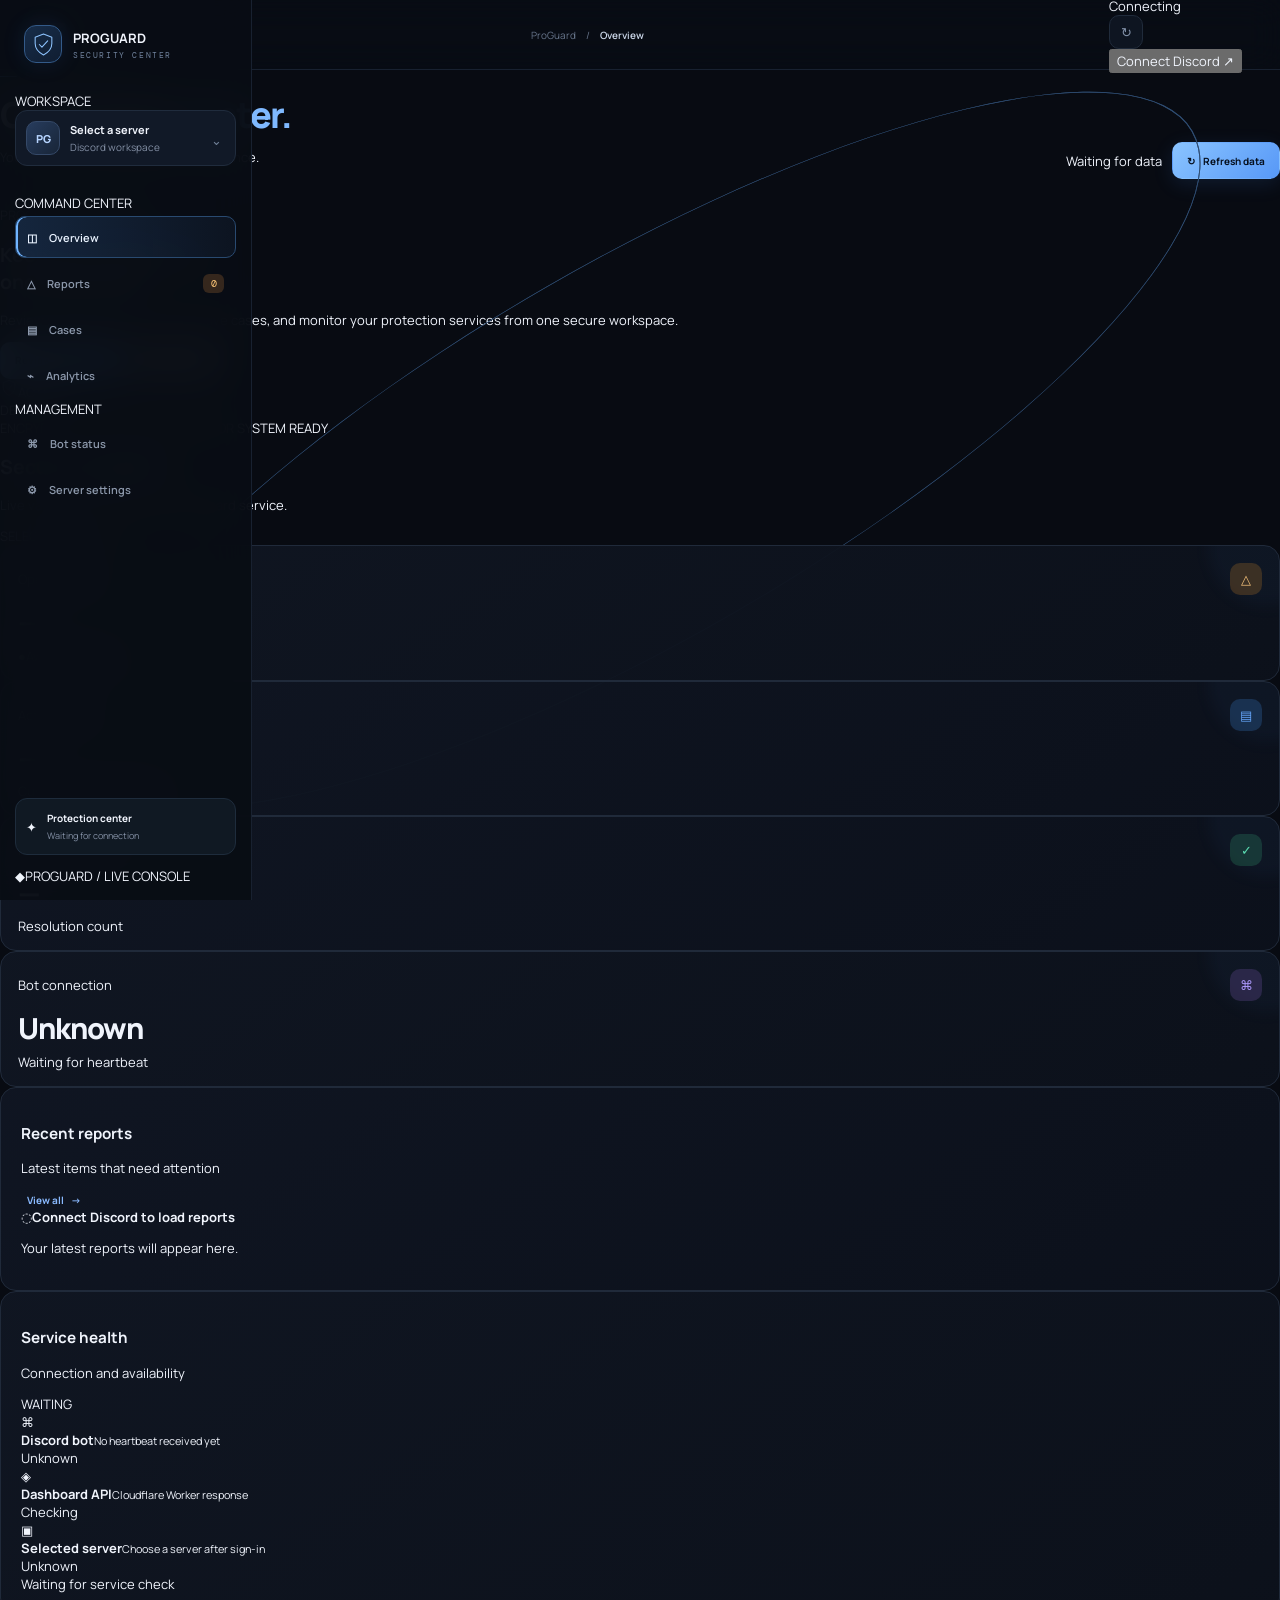
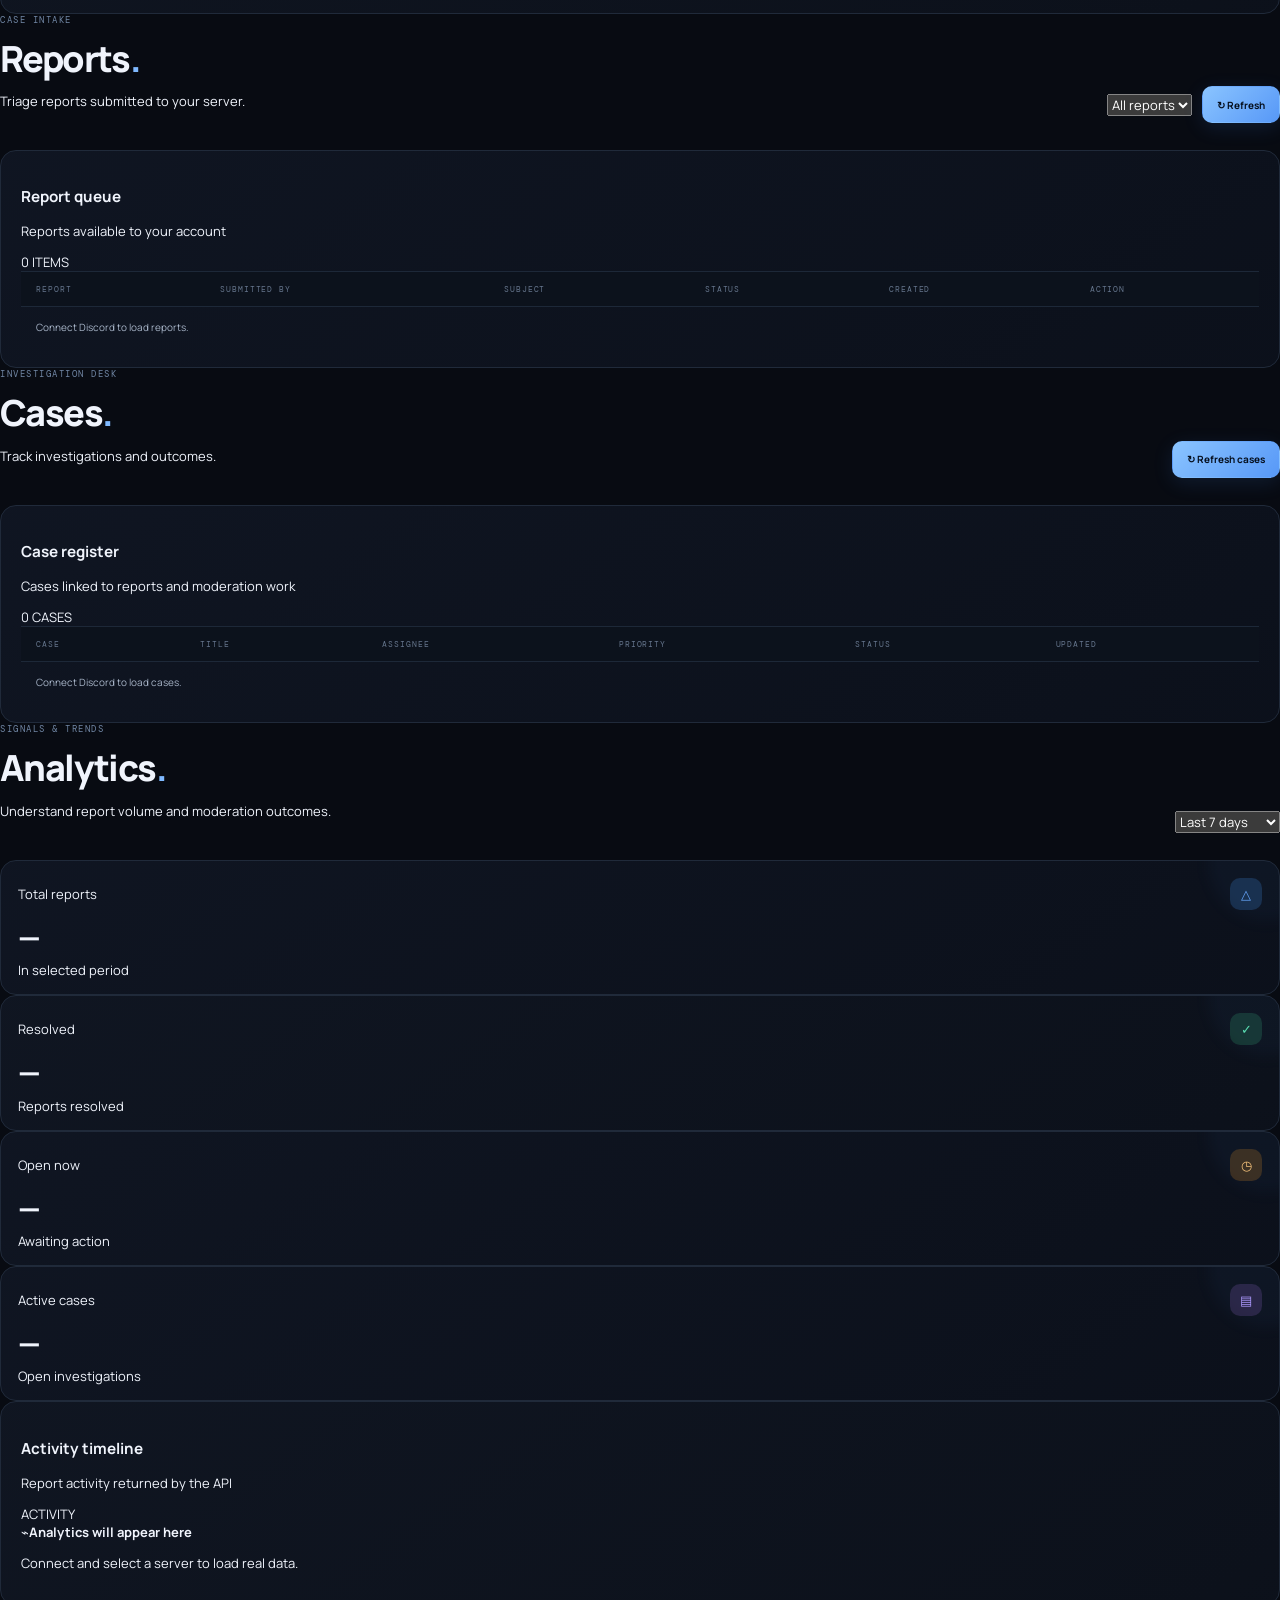
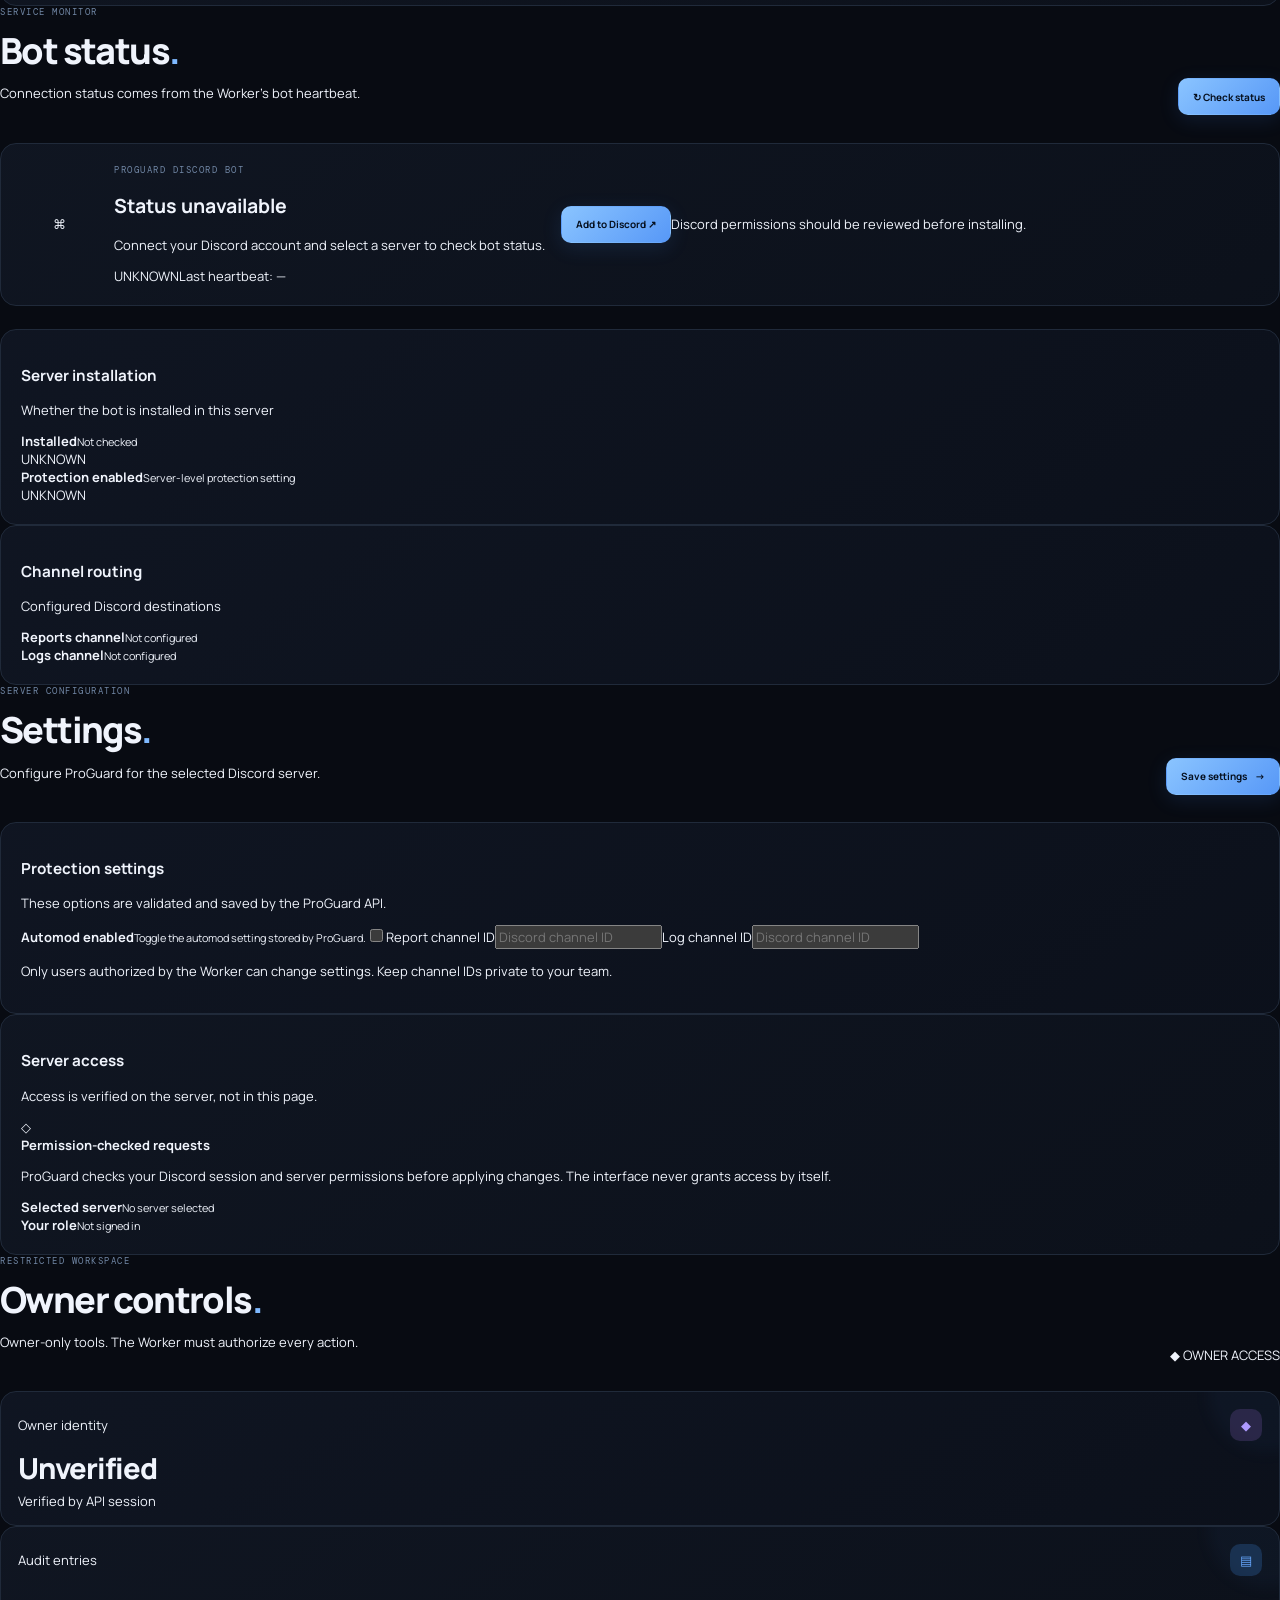
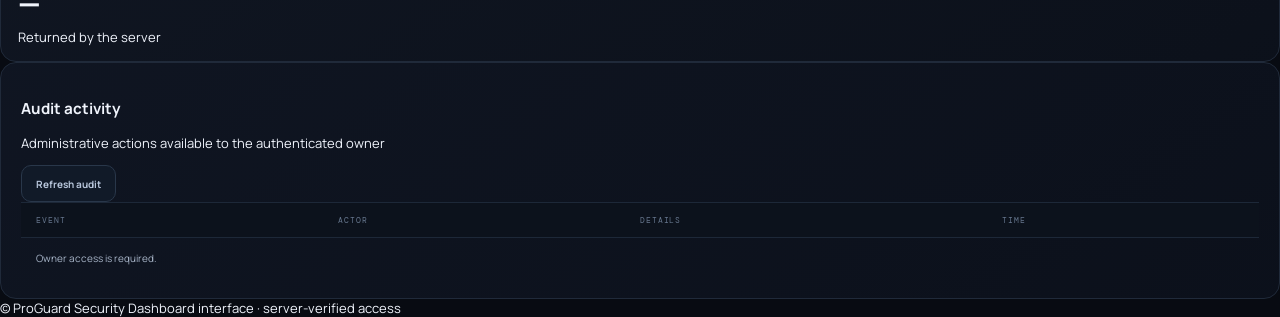
==== commit cbf95989: "Add files via upload" ====
--- a/public/index.html
+++ b/public/index.html
@@ -4,34 +4,57 @@
   <meta charset="utf-8">
   <meta name="viewport" content="width=device-width, initial-scale=1">
   <meta name="theme-color" content="#080b12">
-  <meta name="description" content="ProGuard security command center for Discord communities.">
+  <meta name="description" content="ProGuard — security command center for Discord communities.">
   <title>ProGuard — Security Command Center</title>
   <link rel="preconnect" href="https://fonts.googleapis.com">
   <link rel="preconnect" href="https://fonts.gstatic.com" crossorigin>
   <link href="https://fonts.googleapis.com/css2?family=DM+Mono:wght@400;500&family=Manrope:wght@400;500;600;700;800&display=swap" rel="stylesheet">
-  <link rel="stylesheet" href="style.css">
+  <link rel="stylesheet" href="/style.css">
+  <script src="/script.js" defer></script>
 </head>
 <body>
-  <div class="ambient ambient-a"></div><div class="ambient ambient-b"></div>
+  <div class="backdrop-grid" aria-hidden="true"></div><div class="glow glow-one" aria-hidden="true"></div><div class="glow glow-two" aria-hidden="true"></div>
   <div class="app-shell">
     <aside class="sidebar" id="sidebar">
-      <a class="brand" href="#overview" aria-label="ProGuard home">
-        <span class="brand-mark"><svg viewBox="0 0 48 48" aria-hidden="true"><path d="M24 4 40 10v12c0 10-6.5 17-16 22C14.5 39 8 32 8 22V10L24 4Z"/><path d="m16 24 5 5 11-12"/></svg></span>
-        <span class="brand-copy"><strong>PROGUARD</strong><small>SECURITY CENTER</small></span>
-      </a>
-      <div class="workspace-label">WORKSPACE</div>
-      <button class="server-select" id="serverSelect" type="button"><span class="server-avatar">LT</span><span class="server-info"><b>LT2 Central</b><small>Discord server</small></span><svg class="chevron" viewBox="0 0 16 16"><path d="m4 6 4 4 4-4"/></svg></button>
+      <a class="brand" href="#overview" aria-label="ProGuard home"><span class="brand-mark"><svg viewBox="0 0 48 48"><path d="M24 4 40 10v12c0 10-6.5 17-16 22C14.5 39 8 32 8 22V10L24 4Z"/><path d="m16 24 5 5 11-12"/></svg></span><span class="brand-copy"><b>PROGUARD</b><small>SECURITY CENTER</small></span></a>
+      <div class="side-label">WORKSPACE</div>
+      <button class="server-select" id="serverSelect" type="button" aria-expanded="false"><span class="server-avatar" id="serverInitials">PG</span><span class="server-info"><b id="serverName">Select a server</b><small id="serverSub">Discord workspace</small></span><span class="chevron">⌄</span></button>
       <div class="server-menu hidden" id="serverMenu" role="listbox" aria-label="Your servers"></div>
       <nav class="nav-list" aria-label="Main navigation">
-        <span class="nav-caption">COMMAND CENTER</span>
-        <a class="nav-link active" href="#overview" data-page="overview"><span class="nav-icon"><svg viewBox="0 0 24 24"><rect x="3" y="3" width="7" height="7" rx="1.5"/><rect x="14" y="3" width="7" height="5" rx="1.5"/><rect x="14" y="11" width="7" height="10" rx="1.5"/><rect x="3" y="13" width="7" height="8" rx="1.5"/></svg></span>Overview</a>
-        <a class="nav-link" href="#reports" data-page="reports"><span class="nav-icon"><svg viewBox="0 0 24 24"><path d="M12 3 21 19H3L12 3Z"/><path d="M12 9v4m0 3h.01"/></svg></span>Reports <span class="nav-count" id="reportNavCount">—</span></a>
-        <a class="nav-link" href="#cases" data-page="cases"><span class="nav-icon"><svg viewBox="0 0 24 24"><path d="M4 7.5A2.5 2.5 0 0 1 6.5 5h11A2.5 2.5 0 0 1 20 7.5v10a2.5 2.5 0 0 1-2.5 2.5h-11A2.5 2.5 0 0 1 4 17.5v-10Z"/><path d="M8 9h8M8 13h8M8 17h4"/></svg></span>Cases</a>
-        <a class="nav-link" href="#analytics" data-page="analytics"><span class="nav-icon"><svg viewBox="0 0 24 24"><path d="M4 19V5m0 14h17"/><path d="m7 15 4-4 3 2 6-7"/></svg></span>Analytics</a>
-        <span class="nav-caption nav-caption-spaced">MANAGEMENT</span>
-        <a class="nav-link" href="#bot" data-page="bot"><span class="nav-icon"><svg viewBox="0 0 24 24"><rect x="3" y="7" width="18" height="13" rx="3"/><path d="M12 3v4m-4 6h.01M16 13h.01M8 17h8"/></svg></span>Bot status</a>
-        <a class="nav-link" href="#settings" data-page="settings"><span class="nav-icon"><svg viewBox="0 0 24 24"><circle cx="12" cy="12" r="3"/><path d="M12 2v3m0 14v3M4.9 4.9l2.1 2.1m10 10 2.1 2.1M2 12h3m14 0h3M4.9 19.1 7 17m10-10 2.1-2.1"/></svg></span>Server settings</a>
-        <a class="nav-link admin-nav hidden" href="#admin" data-page="admin" id="adminNav"><span class="nav-icon"><svg viewBox="0 0 24 24"><path d="M12 3 14 5.5l3.2-.2.8 3.1 2.6 1.9-1.3 2.9 1.3 2.9-2.6 1.9-.8 3.1-3.2-.2L12 23l-2-2.5-3.2.2-.8-3.1-2.6-1.9 1.3-2.9-1.3-2.9L6 8l.8-3.1 3.2.2L12 3Z"/><circle cx="12" cy="13" r="3"/></svg></span>Owner controls <span class="owner-dot"></span></a>
+        <div class="side-label">COMMAND CENTER</div>
+        <a class="nav-link active" href="#overview" data-page="overview"><span class="nav-symbol">◫</span>Overview</a>
+        <a class="nav-link" href="#reports" data-page="reports"><span class="nav-symbol">△</span>Reports<span class="nav-count" id="reportNavCount">0</span></a>
+        <a class="nav-link" href="#cases" data-page="cases"><span class="nav-symbol">▤</span>Cases</a>
+        <a class="nav-link" href="#analytics" data-page="analytics"><span class="nav-symbol">⌁</span>Analytics</a>
+        <div class="side-label side-label-gap">MANAGEMENT</div>
+        <a class="nav-link" href="#bot" data-page="bot"><span class="nav-symbol">⌘</span>Bot status</a>
+        <a class="nav-link" href="#settings" data-page="settings"><span class="nav-symbol">⚙</span>Server settings</a>
+        <a class="nav-link hidden" href="#admin" data-page="admin" id="adminNav"><span class="nav-symbol">◆</span>Owner controls<span class="owner-dot"></span></a>
       </nav>
-      <div class="sidebar-bottom">
-        <div class="protection-card"><div class="protection-orb"><svg viewBox="0 0 24 24"><path d="M12 3 20 6v
+      <div class="sidebar-bottom"><div class="protection-card"><span class="protection-icon">✦</span><div><b>Protection center</b><small id="protectionText">Waiting for connection</small></div><span class="status-dot" id="protectionDot"></span></div><div class="sidebar-foot"><span class="mini-shield">◆</span><span>PROGUARD <span class="muted">/</span> <span id="appVersion">LIVE CONSOLE</span></span></div></div>
+    </aside>
+    <main class="main-content">
+      <header class="topbar"><button class="mobile-menu" id="mobileMenu" aria-label="Toggle navigation">☰</button><div class="breadcrumb"><span>ProGuard</span><span class="slash">/</span><b id="breadcrumbPage">Overview</b></div><div class="top-actions"><span class="connection-pill" id="connectionPill"><i></i><span id="connectionText">Connecting</span></span><button class="icon-button" id="refreshButton" title="Refresh dashboard" aria-label="Refresh dashboard">↻</button><button class="login-button" id="loginButton" type="button">Connect Discord <span>↗</span></button><button class="profile-button hidden" id="profileButton" type="button"><img id="topAvatar" alt="" src=""><span id="topName">Account</span><span class="chevron">⌄</span></button></div></header>
+      <div class="page-wrap">
+        <div class="notice hidden" id="connectionBanner" role="status"><span class="notice-icon">i</span><div><b id="connectionTitle">Connection notice</b><p id="connectionMessage"></p></div><button id="dismissNotice" aria-label="Dismiss notice">×</button></div>
+        <section class="page active" id="page-overview" data-section="overview">
+          <div class="page-heading"><div><div class="eyebrow"><span class="eyebrow-line"></span> SECURITY OVERVIEW</div><h1>Command <span>center.</span></h1><p class="page-description">Your server's security posture, at a glance.</p></div><div class="heading-actions"><span class="updated-label" id="lastUpdated">Waiting for data</span><button class="button button-primary" id="overviewRefresh">↻ <span>Refresh data</span></button></div></div>
+          <div class="hero-panel"><div class="hero-copy"><div class="hero-tag"><span class="pulse"></span> PROGUARD INTELLIGENCE</div><h2>Keep your community<br><span>one step ahead.</span></h2><p>Review incoming reports, track active cases, and monitor your protection services from one secure workspace.</p><div class="hero-buttons"><button class="button button-primary" data-goto="reports">Review reports <span>→</span></button><button class="button button-ghost" data-goto="bot">View bot status</button></div></div><div class="hero-visual" aria-hidden="true"><div class="orbit orbit-outer"></div><div class="orbit orbit-inner"></div><div class="shield-core"><svg viewBox="0 0 100 100"><path d="M50 8 82 20v25c0 21-13 36-32 47C31 81 18 66 18 45V20L50 8Z"/><path d="m35 49 10 10 21-23"/></svg><span>ACTIVE<br>DEFENSE</span></div><span class="visual-chip chip-a">ENCRYPTED SESSION</span><span class="visual-chip chip-b">THREAT MONITOR</span><span class="visual-chip chip-c"><i></i> SYSTEM READY</span></div></div>
+          <div class="section-head"><div><h2>Security snapshot</h2><p>Live values returned by your ProGuard service.</p></div><span class="subtle-tag">SELECTED SERVER</span></div>
+          <div class="metrics-grid"><article class="metric-card"><div class="metric-top"><span>Open reports</span><span class="metric-icon amber">△</span></div><div class="metric-value" id="metricReports">—</div><div class="metric-foot"><span class="metric-indicator amber-text">●</span>Awaiting review</div><div class="metric-bar"><i class="bar-amber" id="reportsBar"></i></div></article><article class="metric-card"><div class="metric-top"><span>Active cases</span><span class="metric-icon blue">▤</span></div><div class="metric-value" id="metricCases">—</div><div class="metric-foot">Currently being handled</div><div class="metric-bar"><i class="bar-blue" id="casesBar"></i></div></article><article class="metric-card"><div class="metric-top"><span>Resolved reports</span><span class="metric-icon green">✓</span></div><div class="metric-value" id="metricResolved">—</div><div class="metric-foot">Resolution count</div><div class="metric-bar"><i class="bar-green" id="resolvedBar"></i></div></article><article class="metric-card"><div class="metric-top"><span>Bot connection</span><span class="metric-icon purple">⌘</span></div><div class="metric-value metric-word" id="metricBot">Unknown</div><div class="metric-foot" id="metricBotFoot">Waiting for heartbeat</div><div class="metric-bar"><i class="bar-purple" id="botBar"></i></div></article></div>
+          <div class="overview-grid"><article class="panel"><div class="panel-heading"><div><h3>Recent reports</h3><p>Latest items that need attention</p></div><button class="text-button" data-goto="reports">View all <span>→</span></button></div><div id="recentReports" class="data-list"><div class="empty-state"><span class="empty-symbol">◌</span><b>Connect Discord to load reports</b><p>Your latest reports will appear here.</p></div></div></article><article class="panel"><div class="panel-heading"><div><h3>Service health</h3><p>Connection and availability</p></div><span class="live-tag" id="liveLabel"><i></i> WAITING</span></div><div class="health-list"><div class="health-row"><span class="health-icon">⌘</span><div class="health-copy"><b>Discord bot</b><small id="healthBotDetail">No heartbeat received yet</small></div><span class="health-status" id="healthBot">Unknown</span></div><div class="health-row"><span class="health-icon">◈</span><div class="health-copy"><b>Dashboard API</b><small>Cloudflare Worker response</small></div><span class="health-status" id="healthApi">Checking</span></div><div class="health-row"><span class="health-icon">▣</span><div class="health-copy"><b>Selected server</b><small id="healthGuildDetail">Choose a server after sign-in</small></div><span class="health-status" id="healthGuild">Unknown</span></div></div><div class="health-footer"><span class="pulse"></span><span id="healthFooterText">Waiting for service check</span></div></article></div>
+        </section>
+        <section class="page" id="page-reports" data-section="reports"><div class="page-heading"><div><div class="eyebrow">CASE INTAKE</div><h1>Reports<span>.</span></h1><p class="page-description">Triage reports submitted to your server.</p></div><div class="heading-actions"><select id="reportFilter" class="select-control" aria-label="Filter reports"><option value="all">All reports</option><option value="open">Open</option><option value="reviewing">Reviewing</option><option value="resolved">Resolved</option><option value="dismissed">Dismissed</option></select><button class="button button-primary" id="reportsRefresh">↻ Refresh</button></div></div><div class="panel table-panel"><div class="panel-heading"><div><h3>Report queue</h3><p id="reportsSummary">Reports available to your account</p></div><span class="subtle-tag" id="reportsCount">0 ITEMS</span></div><div class="table-scroll"><table><thead><tr><th>REPORT</th><th>SUBMITTED BY</th><th>SUBJECT</th><th>STATUS</th><th>CREATED</th><th>ACTION</th></tr></thead><tbody id="reportsTable"><tr><td colspan="6" class="table-empty">Connect Discord to load reports.</td></tr></tbody></table></div></div></section>
+        <section class="page" id="page-cases" data-section="cases"><div class="page-heading"><div><div class="eyebrow">INVESTIGATION DESK</div><h1>Cases<span>.</span></h1><p class="page-description">Track investigations and outcomes.</p></div><button class="button button-primary" id="casesRefresh">↻ Refresh cases</button></div><div class="panel table-panel"><div class="panel-heading"><div><h3>Case register</h3><p>Cases linked to reports and moderation work</p></div><span class="subtle-tag" id="casesCount">0 CASES</span></div><div class="table-scroll"><table><thead><tr><th>CASE</th><th>TITLE</th><th>ASSIGNEE</th><th>PRIORITY</th><th>STATUS</th><th>UPDATED</th></tr></thead><tbody id="casesTable"><tr><td colspan="6" class="table-empty">Connect Discord to load cases.</td></tr></tbody></table></div></div></section>
+        <section class="page" id="page-analytics" data-section="analytics"><div class="page-heading"><div><div class="eyebrow">SIGNALS & TRENDS</div><h1>Analytics<span>.</span></h1><p class="page-description">Understand report volume and moderation outcomes.</p></div><select id="analyticsRange" class="select-control"><option value="24h">Last 24 hours</option><option value="7d" selected>Last 7 days</option><option value="30d">Last 30 days</option></select></div><div class="metrics-grid compact-metrics"><article class="metric-card"><div class="metric-top"><span>Total reports</span><span class="metric-icon blue">△</span></div><div class="metric-value" id="analyticsTotal">—</div><div class="metric-foot">In selected period</div></article><article class="metric-card"><div class="metric-top"><span>Resolved</span><span class="metric-icon green">✓</span></div><div class="metric-value" id="analyticsResolved">—</div><div class="metric-foot">Reports resolved</div></article><article class="metric-card"><div class="metric-top"><span>Open now</span><span class="metric-icon amber">◷</span></div><div class="metric-value" id="analyticsOpen">—</div><div class="metric-foot">Awaiting action</div></article><article class="metric-card"><div class="metric-top"><span>Active cases</span><span class="metric-icon purple">▤</span></div><div class="metric-value" id="analyticsCases">—</div><div class="metric-foot">Open investigations</div></article></div><div class="panel chart-panel"><div class="panel-heading"><div><h3>Activity timeline</h3><p>Report activity returned by the API</p></div><span class="subtle-tag">ACTIVITY</span></div><div id="analyticsChart" class="chart-area"><div class="empty-state"><span class="empty-symbol">⌁</span><b>Analytics will appear here</b><p>Connect and select a server to load real data.</p></div></div></div></section>
+        <section class="page" id="page-bot" data-section="bot"><div class="page-heading"><div><div class="eyebrow">SERVICE MONITOR</div><h1>Bot status<span>.</span></h1><p class="page-description">Connection status comes from the Worker’s bot heartbeat.</p></div><button class="button button-primary" id="botRefresh">↻ Check status</button></div><div class="bot-hero panel"><div class="bot-emblem">⌘</div><div class="bot-summary"><span class="eyebrow">PROGUARD DISCORD BOT</span><h2 id="botStatusTitle">Status unavailable</h2><p id="botStatusDescription">Connect your Discord account and select a server to check bot status.</p><div class="bot-meta"><span class="status-chip" id="botStatusChip">UNKNOWN</span><span id="botLastSeen">Last heartbeat: —</span></div></div><div class="bot-actions"><a class="button button-primary" id="inviteBot" href="https://discord.com/oauth2/authorize?client_id=1558816067948642455&amp;permissions=8&amp;scope=bot%20applications.commands" target="_blank" rel="noopener noreferrer">Add to Discord ↗</a><span class="muted small">Discord permissions should be reviewed before installing.</span></div></div><div class="settings-grid"><article class="panel"><div class="panel-heading"><div><h3>Server installation</h3><p>Whether the bot is installed in this server</p></div></div><div class="setting-row"><div><b>Installed</b><small id="installedDetail">Not checked</small></div><span id="installedBadge" class="status-chip">UNKNOWN</span></div><div class="setting-row"><div><b>Protection enabled</b><small>Server-level protection setting</small></div><span id="enabledBadge" class="status-chip">UNKNOWN</span></div></article><article class="panel"><div class="panel-heading"><div><h3>Channel routing</h3><p>Configured Discord destinations</p></div></div><div class="setting-row"><div><b>Reports channel</b><small id="reportChannelValue">Not configured</small></div></div><div class="setting-row"><div><b>Logs channel</b><small id="logChannelValue">Not configured</small></div></div></article></div></section>
+        <section class="page" id="page-settings" data-section="settings"><div class="page-heading"><div><div class="eyebrow">SERVER CONFIGURATION</div><h1>Settings<span>.</span></h1><p class="page-description">Configure ProGuard for the selected Discord server.</p></div><button class="button button-primary" id="saveSettings">Save settings <span>→</span></button></div><div class="settings-grid"><article class="panel settings-panel"><div class="panel-heading"><div><h3>Protection settings</h3><p>These options are validated and saved by the ProGuard API.</p></div></div><label class="toggle-row"><span><b>Automod enabled</b><small>Toggle the automod setting stored by ProGuard.</small></span><input type="checkbox" id="settingEnabled"><i></i></label><label class="field-label" for="reportChannelInput">Report channel ID</label><input class="text-input" id="reportChannelInput" placeholder="Discord channel ID" inputmode="numeric"><label class="field-label" for="logChannelInput">Log channel ID</label><input class="text-input" id="logChannelInput" placeholder="Discord channel ID" inputmode="numeric"><p class="form-note">Only users authorized by the Worker can change settings. Keep channel IDs private to your team.</p></article><article class="panel"><div class="panel-heading"><div><h3>Server access</h3><p>Access is verified on the server, not in this page.</p></div></div><div class="access-callout"><span class="access-icon">◇</span><div><b>Permission-checked requests</b><p>ProGuard checks your Discord session and server permissions before applying changes. The interface never grants access by itself.</p></div></div><div class="setting-row"><div><b>Selected server</b><small id="settingsGuildName">No server selected</small></div></div><div class="setting-row"><div><b>Your role</b><small id="settingsUserRole">Not signed in</small></div></div></article></div></section>
+        <section class="page" id="page-admin" data-section="admin"><div class="page-heading"><div><div class="eyebrow">RESTRICTED WORKSPACE</div><h1>Owner controls<span>.</span></h1><p class="page-description">Owner-only tools. The Worker must authorize every action.</p></div><span class="owner-badge">◆ OWNER ACCESS</span></div><div class="metrics-grid compact-metrics"><article class="metric-card"><div class="metric-top"><span>Owner identity</span><span class="metric-icon purple">◆</span></div><div class="metric-value metric-word" id="ownerIdentity">Unverified</div><div class="metric-foot">Verified by API session</div></article><article class="metric-card"><div class="metric-top"><span>Audit entries</span><span class="metric-icon blue">▤</span></div><div class="metric-value" id="auditCount">—</div><div class="metric-foot">Returned by the server</div></article></div><div class="panel table-panel"><div class="panel-heading"><div><h3>Audit activity</h3><p>Administrative actions available to the authenticated owner</p></div><button class="button button-secondary" id="auditRefresh">Refresh audit</button></div><div class="table-scroll"><table><thead><tr><th>EVENT</th><th>ACTOR</th><th>DETAILS</th><th>TIME</th></tr></thead><tbody id="auditTable"><tr><td colspan="4" class="table-empty">Owner access is required.</td></tr></tbody></table></div></div></section>
+        <footer class="page-footer"><span>© <span id="year"></span> ProGuard Security</span><span><i class="footer-dot"></i> Dashboard interface · server-verified access</span></footer>
+      </div>
+    </main>
+  </div>
+  <div class="toast-region" id="toastRegion" aria-live="polite" aria-atomic="false"></div>
+  <dialog class="modal" id="actionModal"><form method="dialog" id="actionForm"><div class="modal-head"><div><span class="eyebrow">REPORT ACTION</span><h2 id="modalTitle">Review report</h2></div><button class="icon-button" value="cancel" aria-label="Close dialog">×</button></div><p id="modalDescription" class="page-description"></p><label class="field-label" for="actionNote">Internal note (optional)</label><textarea class="text-input" id="actionNote" rows="3" placeholder="Add context for your team"></textarea><div class="modal-actions"><button class="button button-secondary" value="cancel">Cancel</button><button class="button button-primary" id="confirmAction" type="button">Confirm action</button></div></form></dialog>
+</body>
+</html>
--- a/style.css
+++ b/style.css
@@ -0,0 +1,35 @@
+:root{color-scheme:dark;--bg:#080b12;--panel:#0e131e;--panel-2:#111827;--line:#202a3a;--line-soft:#182130;--text:#f0f4fc;--muted:#8490a5;--subtle:#58657b;--blue:#69a9ff;--blue-2:#3c82f6;--cyan:#67e8f9;--green:#5ce0b0;--amber:#ffc777;--red:#ff7789;--purple:#b29aff;--radius:16px;--font:'Manrope',-apple-system,BlinkMacSystemFont,sans-serif}*{box-sizing:border-box}html{scroll-behavior:smooth}body{margin:0;background:var(--bg);color:var(--text);font-family:var(--font);font-size:13px;min-height:100vh;overflow-x:hidden}button,input,select{font:inherit}button,a,select{-webkit-tap-highlight-color:transparent}button{color:inherit}a{color:inherit;text-decoration:none}svg{width:18px;height:18px;fill:none;stroke:currentColor;stroke-width:1.7;stroke-linecap:round;stroke-linejoin:round}.ambient{position:fixed;pointer-events:none;filter:blur(90px);opacity:.12;border-radius:50%;z-index:-1}.ambient-a{width:430px;height:430px;right:-170px;top:-180px;background:#216bff}.ambient-b{width:380px;height:380px;left:30%;bottom:-300px;background:#4d3be9}.app-shell{min-height:100vh}.sidebar{width:252px;position:fixed;inset:0 auto 0 0;background:rgba(9,13,21,.95);border-right:1px solid var(--line-soft);padding:25px 15px 15px;display:flex;flex-direction:column;z-index:30;backdrop-filter:blur(20px)}.brand{display:flex;align-items:center;gap:11px;padding:0 9px 29px}.brand-mark{width:38px;height:38px;border:1px solid #335a89;background:linear-gradient(145deg,#172d4a,#101d31);border-radius:12px;display:grid;place-items:center;box-shadow:0 0 25px #347bff1c}.brand-mark svg{width:25px;height:25px;stroke:#8ec4ff;stroke-width:2}.brand-copy{display:flex;flex-direction:column;gap:3px}.brand-copy strong{font-size:15px;letter-spacing:2.2px;font-weight:800}.brand-copy small{font-family:'DM Mono',monospace;font-size:8px;letter-spacing:1.6px;color:#71849f}.workspace-label,.nav-caption{font-family:'DM Mono',monospace;color:#5f6c80;font-size:9px;letter-spacing:1.6px;padding:0 11px 10px}.server-select{width:100%;display:flex;align-items:center;gap:10px;text-align:left;padding:10px;border:1px solid #202c3d;background:#111927;border-radius:12px;cursor:pointer}.server-avatar{width:34px;height:34px;border-radius:10px;background:linear-gradient(135deg,#273c5d,#182538);display:grid;place-items:center;font-size:11px;font-weight:800;color:#b6d4ff;border:1px solid #354968}.server-info{display:flex;flex:1;min-width:0;flex-direction:column;gap:3px}.server-info b{font-size:11px;font-weight:700}.server-info small{font-size:10px;color:var(--muted)}.chevron{width:14px;height:14px;color:#718198}.nav-list{display:flex;flex-direction:column;gap:4px;margin-top:28px}.nav-caption{padding-top:0;padding-bottom:8px}.nav-caption-spaced{margin-top:22px}.nav-link{min-height:42px;padding:0 11px;display:flex;align-items:center;gap:12px;border:1px solid transparent;border-radius:10px;color:#8d99ac;font-size:11px;font-weight:600;transition:background .18s,border-color .18s,color .18s}.nav-link:hover{background:#111927;color:#dce7f8}.nav-link.active{background:linear-gradient(90deg,#1b3353aa,#13203566);border-color:#294a70;color:#eaf3ff;box-shadow:inset 2px 0 #70b4ff}.nav-icon{display:grid;place-items:center;width:19px;height:19px;color:#708099}.nav-link.active .nav-icon{color:#83bbff}.nav-icon svg{width:17px;height:17px}.nav-count{margin-left:auto;min-width:21px;padding:3px 5px;text-align:center;border-radius:6px;background:#35271d;color:var(--amber);font:10px 'DM Mono',monospace}.owner-dot{margin-left:auto;width:6px;height:6px;background:var(--purple);border-radius:50%;box-shadow:0 0 9px #b29aff88}.sidebar-bottom{margin-top:auto}.protection-card{display:flex;align-items:center;gap:10px;padding:12px 10px;border:1px solid #1e2c3c;background:#101923;border-radius:12px;margin-bottom:12px}.protection-orb{width:30px;height:30px;border-radius:9px;background:#15332e;display:grid;place-items:center;color:var(--green)}.protection-orb svg{width:18px;height:18px}.protection-card>div:nth-child(2){display:flex;flex-direction:column;gap:4px;flex:1}.protection-card b{font-size:10px}.protection-card small{font-size:9px;color:var(--muted)}.status-pip{width:6px;height:6px;border-radius:50%;background:#67758a}.status-pip.online{background:var(--green);box-shadow:0 0 8px #5ce0b088}.user-card{width:100%;display:flex;align-items:center;gap:9px;text-align:left;padding:11px 8px;border:0;border-top:1px solid var(--line-soft);background:transparent;cursor:pointer}.user-avatar,.top-user span{width:32px;height:32px;flex-shrink:0;border-radius:50%;display:grid;place-items:center;background:#1b2b43;border:1px solid #314968;color:#b4d5ff;font-weight:800;font-size:11px}.user-details{display:flex;flex:1;min-width:0;flex-direction:column;gap:3px}.user-details b{font-size:10px;overflow:hidden;text-overflow:ellipsis;white-space:nowrap}.user-details small{font-size:9px;color:var(--muted);overflow:hidden;text-overflow:ellipsis;white-space:nowrap}.user-action{color:#718198;font-size:16px}.sidebar-footer{display:flex;align-items:center;gap:6px;padding:10px 7px 0;border-top:1px solid var(--line-soft);font:8px 'DM Mono',monospace;color:#526076;letter-spacing:.4px}.sidebar-footer .footer-dot,.footer-dot{width:4px;height:4px;border-radius:50%;background:#5d7190}.main-area{margin-left:252px;min-height:100vh}.topbar{height:70px;display:flex;align-items:center;justify-content:space-between;padding:0 38px;border-bottom:1px solid var(--line-soft);background:#090d15b8;backdrop-filter:blur(16px);position:sticky;top:0;z-index:20}.topbar-left,.topbar-right{display:flex;align-items:center;gap:18px}.breadcrumb{display:flex;align-items:center;gap:10px;color:#69778d;font-size:10px}.breadcrumb b{color:#cbd7e9;font-weight:600}.crumb-slash{color:#3e4a5e}.live-indicator{display:flex;align-items:center;gap:7px;font:9px 'DM Mono',monospace;letter-spacing:1px;color:#8392a9}.live-indicator i,.tiny-dot,.status-badge i,.owner-pill i{display:inline-block;width:6px;height:6px;border-radius:50%;background:#748299}.live-indicator i{background:var(--green);box-shadow:0 0 8px #5ce0b080;animation:pulse 2s infinite}@keyframes pulse{50%{opacity:.45;box-shadow:0 0 2px #5ce0b055}}.icon-button{width:34px;height:34px;border:1px solid #202b3b;border-radius:10px;background:#0e1521;color:#8291a8;display:grid;place-items:center;cursor:pointer;transition:.18s}.icon-button:hover{color:#d9e8ff;border-color:#3d5f88;background:#152238}.icon-button svg{width:16px;height:16px}.top-user{width:32px;height:32px;border:0;background:transparent;padding:0;cursor:pointer}.top-user span{width:31px;height:31px}.menu-button{display:none}.content-wrap{max-width:1600px;margin:0 auto;padding:35px 38px 22px}.page-view{display:none;animation:pageIn .25s ease}.page-view.active{display:block}@keyframes pageIn{from{opacity:.4;transform:translateY(4px)}to{opacity:1;transform:none}}.page-heading{display:flex;align-items:flex-end;justify-content:space-between;gap:18px;margin-bottom:27px}.eyebrow,.panel-kicker{display:flex;align-items:center;gap:8px;color:#7187a5;font:9px 'DM Mono',monospace;letter-spacing:1.5px}.eyebrow-line{height:1px;width:17px;background:#5fa9ff;box-shadow:0 0 8px #5fa9ff66}.page-heading h1{font-size:clamp(27px,3vw,36px);letter-spacing:-1.6px;line-height:1.15;margin:12px 0 8px;font-weight:800}.page-heading h1 span{color:#7fb9ff}.page-subtitle{margin:0;color:#7e8ba0;font-size:11px;line-height:1.7}.heading-actions{display:flex;align-items:center;gap:10px}.date-chip{height:37px;display:flex;align-items:center;gap:8px;padding:0 11px;border:1px solid var(--line);border-radius:10px;color:#9ba9bd;font-size:10px;background:#0d131e}.date-chip svg{width:14px;height:14px;color:#7c91ae}.button{min-height:37px;padding:0 14px;border:1px solid transparent;border-radius:10px;display:inline-flex;align-items:center;justify-content:center;gap:8px;font-size:10px;font-weight:700;cursor:pointer;transition:transform .15s,border-color .15s,background .15s}.button:active{transform:scale(.98)}.button svg{width:15px;height:15px}.button-primary{color:#06101f;background:linear-gradient(135deg,#8ac4ff,#5798f7);box-shadow:0 5px 20px #448fff20}.button-primary:hover{background:#a6d3ff}.button-secondary{border-color:#29374a;background:#111a28;color:#b7c5da}.button-secondary:hover,.button-quiet:hover{border-color:#45648a;background:#152237}.button-quiet{border:1px solid #263247;background:#111927;color:#a6b5ca}.full-button{width:100%;justify-content:space-between;margin-top:16px}.full-button span{font-size:15px}.hidden{display:none!important}.connection-banner{display:flex;align-items:center;gap:12px;padding:13px 15px;border:1px solid #6a4d2b;background:#20190f;border-radius:12px;margin-bottom:20px}.banner-symbol{width:27px;height:27px;flex-shrink:0;display:grid;place-items:center;border-radius:8px;background:#49341c;color:var(--amber);font-weight:800}.connection-banner>div{flex:1}.connection-banner b{font-size:11px;color:#ffdfad}.connection-banner p{font-size:10px;color:#b4a18a;margin:4px 0 0;line-height:1.5}.banner-retry{background:transparent;border:0;color:var(--amber);font-size:10px;font-weight:700;cursor:pointer}.metric-grid{display:grid;grid-template-columns:repeat(4,minmax(0,1fr));gap:14px;margin-bottom:18px}.metric-card,.panel{border:1px solid var(--line);background:linear-gradient(145deg,#101622f5,#0c111bf5);border-radius:var(--radius);min-width:0}.metric-card{padding:17px 17px 15px;position:relative;overflow:hidden}.metric-card:before{content:"";position:absolute;right:-45px;top:-55px;width:115px;height:115px;border-radius:50%;background:#528dff0a;filter:blur(8px)}.metric-top,.metric-bottom{display:flex;align-items:center;justify-content:space-between;gap:8px}.metric-label{font:9px 'DM Mono',monospace;letter-spacing:1px;color:#8997ad}.metric-icon,.quick-action-icon{width:32px;height:32px;border-radius:10px;display:grid;place-items:center;flex-shrink:0}.metric-icon svg,.quick-action-icon svg{width:16px;height:16px}.amber{color:var(--amber);background:#3b2c1c}.green{color:var(--green);background:#15342f}.blue{color:var(--blue);background:#172d49}.purple{color:var(--purple);background:#292341}.metric-value{font-size:29px;font-weight:800;letter-spacing:-1px;margin:12px 0 9px;line-height:1.05}.metric-value small{font-size:12px;color:#8493aa;margin-left:3px;letter-spacing:0}.metric-note{font-size:9px;color:#7c8aa0}.metric-tag{font:8px 'DM Mono',monospace;letter-spacing:.5px;color:#b4a18a;background:#30251b;padding:5px 6px;border-radius:5px}.green-tag{color:#79dabb;background:#15332d}.blue-tag{color:#8fc3ff;background:#182a41}.purple-tag{color:#c3b2ff;background:#28213d}.neutral{color:#a1afc2;background:#202a38}.metric-track{height:3px;background:#1b2534;border-radius:10px;margin-top:14px;overflow:hidden}.metric-track span{display:block;height:100%;width:0;border-radius:10px;transition:width .6s}.track-amber{background:var(--amber)}.track-green{background:var(--green)}.track-blue{background:var(--blue)}.track-purple{background:var(--purple)}.dashboard-grid{display:grid;grid-template-columns:minmax(0,1.65fr) minmax(290px,1fr);gap:16px;margin-bottom:16px}.panel{padding:20px}.panel-header{display:flex;align-items:flex-start;justify-content:space-between;gap:14px}.panel-header h2,.bot-detail-grid h2{font-size:15px;letter-spacing:-.35px;margin:8px 0 5px;font-weight:800}.panel-header p,.panel-description{margin:0;color:#78869b;font-size:10px;line-height:1.6}.panel-kicker{font-size:8px;letter-spacing:1.4px}.select-wrap,.filter-select{position:relative;display:flex;align-items:center}.select-wrap select,.filter-select select{appearance:none;border:1px solid #263347;background:#111927;color:#a9b8cc;border-radius:8px;height:32px;padding:0 29px 0 10px;font-size:9px;outline:none;cursor:pointer}.select-wrap>svg{position:absolute;right:9px;width:12px;height:12px;pointer-events:none;color:#7b8ba2}.chart-legend{display:flex;align-items:center;gap:17px;margin-top:21px;color:#8291a7;font-size:9px}.chart-legend span{display:flex;align-items:center;gap:6px}.chart-legend i{width:7px;height:7px;border-radius:2px;display:inline-block}.legend-blue{background:#6eafff}.legend-muted{background:#495a73}.chart-wrap{height:190px;position:relative;margin-top:9px;overflow:hidden}.chart-wrap svg{width:100%;height:100%;overflow:visible}.chart-empty{height:100%;display:flex;align-items:center;justify-content:center;flex-direction:column;gap:7px;color:#69788f;text-align:center}.chart-empty-icon{font-size:27px;color:#4c6689}.chart-empty b{font-size:10px;color:#9baac0}.chart-empty small{font-size:9px;color:#64738a}.chart-axis{display:flex;justify-content:space-between;color:#58677e;font:8px 'DM Mono',monospace;padding-top:4px}.bot-panel{display:flex;flex-direction:column}.status-badge{display:inline-flex;align-items:center;gap:6px;white-space:nowrap;padding:6px 8px;border-radius:7px;font:8px 'DM Mono',monospace;letter-spacing:.5px;border:1px solid #30394a;color:#9aa8bd;background:#1a2230}.status-badge.online{color:var(--green);border-color:#275348;background:#10251f}.status-badge.online i{background:var(--green);box-shadow:0 0 8px #5ce0b077}.status-badge.offline{color:var(--red);border-color:#5b303a;background:#2a171d}.status-badge.offline i{background:var(--red)}.status-badge.unknown i{background:#7a8799}.bot-hero{display:flex;align-items:center;gap:16px;margin:28px 0 23px}.bot-emblem{width:77px;height:77px;flex-shrink:0;position:relative;display:grid;place-items:center}.bot-emblem-inner{width:56px;height:56px;border:1px solid #31588a;border-radius:19px;background:linear-gradient(145deg,#1c3555,#101a2b);display:grid;place-items:center;box-shadow:0 0 30px #438fff19,inset 0 0 20px #4c90ff0b;z-index:2}.bot-emblem-inner svg{width:36px;height:36px;stroke:#8dc1ff;stroke-width:1.7}.orbit{position:absolute;border:1px solid #2e4c71;border-radius:50%;inset:2px;transform:rotate(-30deg) scaleY(.42)}.orbit-two{inset:9px;transform:rotate(48deg) scaleY(.55);border-color:#34577f66}.bot-hero-text{min-width:0;display:flex;flex-direction:column;gap:7px}.bot-hero-text>b{font-size:14px;letter-spacing:-.3px}.bot-hero-text>span{font-size:10px;color:#8998ad}.bot-hero-text small{display:flex;align-items:center;gap:6px;font-size:9px;color:#6e7d92}.tiny-dot{width:5px;height:5px;background:#738199}.bot-stats{display:grid;grid-template-columns:repeat(3,1fr);border:1px solid #202b3b;border-radius:10px;background:#0c121d;padding:13px 5px}.bot-stats>div{display:flex;flex-direction:column;gap:7px;padding:0 10px;border-right:1px solid #202b3b;min-width:0}.bot-stats>div:last-child{border:0}.bot-stats span{font:8px 'DM Mono',monospace;color:#65748b;letter-spacing:.8px}.bot-stats b{font-size:11px;color:#c8d5e8;overflow:hidden;text-overflow:ellipsis}.lower-grid{display:grid;grid-template-columns:minmax(0,1.65fr) minmax(290px,1fr);gap:16px}.reports-panel{padding:20px 0 0;overflow:hidden}.reports-panel>.panel-header{padding:0 20px 16px}.text-button{border:0;background:transparent;color:#8abaff;font-size:10px;font-weight:700;cursor:pointer;white-space:nowrap}.text-button span{padding-left:5px}.table-wrap{width:100%;overflow-x:auto}table{width:100%;border-collapse:collapse;text-align:left;white-space:nowrap}thead{background:#0c121c}th{padding:12px 15px;color:#66768d;font:8px 'DM Mono',monospace;letter-spacing:.9px;font-weight:400;border-top:1px solid #1d2838;border-bottom:1px solid #1d2838}td{padding:13px 15px;border-bottom:1px solid #182230;color:#a8b5c8;font-size:10px}tbody tr:last-child td{border-bottom:0}tbody tr:hover td{background:#121b29}.table-wrap table{min-width:580px}.reports-panel .table-wrap table{min-width:570px}.empty-row{min-height:120px;display:flex;align-items:center;justify-content:center;flex-direction:column;gap:7px;color:#69788e;text-align:center;padding:22px}.empty-row>span{font-size:20px;color:#4e6687}.empty-row b{font-size:10px;color:#9ba9bd;font-weight:600}.empty-row small{font-size:9px;color:#64738a;white-space:normal;max-width:270px;line-height:1.5}.reports-panel td[colspan]{padding:0}.quick-panel{padding:20px}.quick-action{width:100%;display:flex;align-items:center;gap:11px;text-align:left;background:transparent;border:0;border-bottom:1px solid #1b2534;padding:14px 0;cursor:pointer}.quick-action:last-of-type{border-bottom:0}.quick-action-icon{width:34px;height:34px}.quick-action>span:nth-child(2){flex:1;display:flex;flex-direction:column;gap:4px;min-width:0}.quick-action b{font-size:10px;color:#d6e0ef}.quick-action small{font-size:9px;color:#77869c}.quick-arrow{font-size:15px;color:#6b7c94}.quick-action:hover .quick-arrow{color:#8fc4ff;transform:translate(2px,-2px)}.owner-callout{display:flex;gap:10px;background:#14162a;border:1px solid #2b294a;border-radius:10px;padding:12px;margin-top:14px}.owner-callout-icon{color:var(--purple);font-size:18px}.owner-callout b{font-size:9px;color:#cfc6ff}.owner-callout p{font-size:9px;color:#8c8ba9;line-height:1.6;margin:5px 0 0}.main-footer{display:flex;align-items:center;justify-content:space-between;gap:12px;margin-top:28px;padding-top:16px;border-top:1px solid var(--line-soft);color:#4f5d72;font:8px 'DM Mono',monospace;letter-spacing:.5px}.main-footer>span:nth-child(2){display:flex;align-items:center;gap:7px}.main-footer a{color:#697a94}.main-footer a span{color:#8bbcff}.filter-row{display:flex;gap:10px;margin-bottom:18px}.search-box{height:38px;display:flex;align-items:center;gap:9px;flex:1;min-width:180px;padding:0 12px;background:#0e1521;border:1px solid #253145;border-radius:10px;color:#77869b}.search-box svg{width:15px;height:15px;flex-shrink:0}.search-box input{width:100%;border:0;outline:0;background:transparent;color:#dce7f7;font-size:10px}.search-box input::placeholder{color:#5e6d83}.filter-select select{height:38px;min-width:130px}.full-table-panel{padding:0;overflow:hidden}.full-table-panel>.panel-header{padding:20px;border-bottom:1px solid #1c2737}.inline-count{display:inline-grid;place-items:center;margin-left:5px;min-width:21px;height:20px;border-radius:6px;background:#1b2d46;color:#9ecaff;font:10px 'DM Mono',monospace;vertical-align:middle}.table-meta{color:#697a92;font:9px 'DM Mono',monospace;padding-top:7px}.table-foot{display:flex;align-items:center;justify-content:space-between;padding:13px 20px;border-top:1px solid #1b2534;color:#66758b;font-size:9px}.report-id{font:10px 'DM Mono',monospace;color:#90bfff}.reason-cell{max-width:230px;overflow:hidden;text-overflow:ellipsis}.priority-pill,.state-pill{display:inline-flex;align-items:center;gap:5px;border-radius:5px;padding:5px 7px;font:8px 'DM Mono',monospace;letter-spacing:.3px;text-transform:uppercase}.priority-pill:before{content:"";width:5px;height:5px;border-radius:50%;background:currentColor}.priority-critical{color:#ff8596;background:#3b1c26}.priority-high{color:#ffb77b;background:#38271b}.priority-medium{color:#e7d18a;background:#342f1c}.priority-low{color:#8ba6c8;background:#1e2a3a}.state-pill.pending,.state-pill.open{color:#ffc777;background:#332719}.state-pill.reviewing,.state-pill.investigating{color:#8ec4ff;background:#1a2b43}.state-pill.resolved{color:#72dfb8;background:#15352d}.state-pill.dismissed{color:#a5b0c1;background:#242d3a}.row-action{width:27px;height:27px;border:1px solid #273448;border-radius:7px;background:#121a27;color:#8da1bb;cursor:pointer}.row-action:hover{border-color:#4a78a9;color:#b7d9ff}.case-summary-grid{display:grid;grid-template-columns:repeat(3,1fr);gap:14px;margin-bottom:18px}.case-summary{position:relative;overflow:hidden;border:1px solid var(--line);background:#0f1520;border-radius:14px;padding:17px 18px}.case-summary>span{display:block;color:#8291a8;font:9px 'DM Mono',monospace;letter-spacing:1px}.case-summary>b{display:block;font-size:26px;margin-top:10px;letter-spacing:-1px}.summary-line{position:absolute;bottom:0;left:0;height:2px;width:35%;background:var(--blue)}.line-green{background:var(--green)}.line-muted{background:#62728a}.analytics-metrics{margin-bottom:18px}.analytics-grid{grid-template-columns:minmax(0,1.6fr) minmax(280px,1fr)}.breakdown-list{display:flex;flex-direction:column;gap:19px;margin-top:24px}.breakdown-row{display:grid;grid-template-columns:1fr auto;gap:8px;align-items:center}.breakdown-row>span:first-child{color:#b4c0d1;font-size:10px}.breakdown-row>span:nth-child(2){font:10px 'DM Mono',monospace;color:#a5b5cc}.breakdown-track{grid-column:1/-1;height:4px;border-radius:5px;background:#1c2635;overflow:hidden}.breakdown-track span{display:block;height:100%;border-radius:5px;background:linear-gradient(90deg,#4789ed,#8bc7ff)}.bot-detail-hero{display:flex;align-items:center;justify-content:space-between;gap:20px;margin-bottom:17px;padding:24px}.bot-detail-hero .bot-hero{margin:0;gap:20px}.large-emblem{width:94px;height:94px}.large-emblem .bot-emblem-inner{width:68px;height:68px;border-radius:22px}.large-emblem .bot-emblem-inner svg{width:43px;height:43px}.bot-hero-text h2{font-size:20px;letter-spacing:-.6px;margin:0}.bot-detail-grid{display:grid;grid-template-columns:1fr 1.3fr;gap:16px}.bot-detail-grid .panel{padding:21px}.detail-list{margin-top:20px}.detail-list>div{display:flex;justify-content:space-between;gap:10px;padding:13px 0;border-bottom:1px solid #1d2736;font-size:10px}.detail-list>div:last-child{border-bottom:0}.detail-list span{color:#7b8ba1}.detail-list b{color:#d0dced;font-weight:600;text-align:right}.module-list{margin-top:15px}.module-row{display:flex;align-items:center;gap:10px;padding:13px 0;border-bottom:1px solid #1d2736}.module-row:last-child{border:0}.module-symbol{width:30px;height:30px;display:grid;place-items:center;border-radius:9px;background:#17273d;color:#8abfff;font-size:16px}.module-row>span:nth-child(2){display:flex;flex-direction:column;gap:4px;flex:1}.module-row b{font-size:10px}.module-row small{font-size:9px;color:#7b899e}.module-state{font:7px 'DM Mono',monospace;color:#7c8aa0;white-space:nowrap}.notice-box{display:flex;gap:10px;align-items:flex-start;border:1px solid #29354a;background:#111a29;border-radius:11px;padding:13px 15px;margin-top:17px}.notice-box>span{width:17px;height:17px;border-radius:50%;display:grid;place-items:center;flex-shrink:0;background:#243b59;color:#8ec4ff;font-weight:800;font-size:10px}.notice-box p{margin:0;color:#91a0b5;font-size:10px;line-height:1.7}.notice-box b{color:#c5d5eb}.owner-pill{display:flex;align-items:center;gap:7px;border:1px solid #3d345f;border-radius:8px;background:#1c1830;color:#c3b1ff;padding:9px 11px;font:8px 'DM Mono',monospace;letter-spacing:.8px}.owner-pill i{background:var(--purple);box-shadow:0 0 7px #b29aff88}.admin-grid{display:grid;grid-template-columns:1fr 1fr;gap:16px}.admin-grid>.panel{padding:21px}.admin-grid h2{font-size:15px;margin:8px 0}.panel-description{margin-bottom:17px}.permission-row{display:flex;align-items:center;justify-content:space-between;gap:10px;padding:15px 0;border-bottom:1px solid #202a39}.permission-row>div{display:flex;flex-direction:column;gap:5px}.permission-row b{font-size:10px}.permission-row small{font-size:9px;line-height:1.6;color:#8290a5}.permission-tag{font:7px 'DM Mono',monospace;letter-spacing:.5px;padding:6px 7px;border-radius:5px;white-space:nowrap}.owner-permission{background:#27213e;color:#c4b4ff}.mod-permission{background:#172b43;color:#8ec4ff}.member-permission{background:#252c37;color:#a0adbd}.compact-notice{margin-top:16px;padding:10px}.compact-notice p{font-size:9px}.audit-list{min-height:160px}.service-grid{display:grid;grid-template-columns:1fr 1fr;gap:10px;margin-top:18px}.wide-admin-panel{grid-column:1/-1}.service-item{display:flex;align-items:center;gap:10px;border:1px solid #222d3d;background:#0d1420;border-radius:10px;padding:13px}.service-icon{width:30px;height:30px;display:grid;place-items:center;border-radius:9px;font-weight:800}.discord-icon{background:#252848;color:#a4aaff}.firebase-icon{background:#3a2b19;color:#ffca78}.worker-icon{background:#38231e;color:#ff9c78}.bot-icon{background:#172f2b;color:#75dfbd}.service-item>div{flex:1;min-width:0;display:flex;flex-direction:column;gap:4px}.service-item b{font-size:10px}.service-item small{font-size:8px;color:#78879d}.service-status{font:7px 'DM Mono',monospace;color:#7c8aa0}.service-status.ok{color:var(--green)}.service-status.error{color:var(--red)}.modal-backdrop{position:fixed;inset:0;z-index:60;background:#03060bd9;backdrop-filter:blur(9px);display:grid;place-items:center;padding:20px}.modal{width:min(560px,100%);max-height:85vh;overflow:auto;background:#101722;border:1px solid #2b3a50;border-radius:18px;box-shadow:0 30px 100px #0009;padding:22px}.modal-head{display:flex;align-items:flex-start;justify-content:space-between;gap:15px;margin-bottom:20px}.modal-head h2{font-size:18px;margin:8px 0 0}.modal-close{font-size:20px}.modal-field{margin-bottom:14px}.modal-field label{display:block;color:#8a9bb2;font:8px 'DM Mono',monospace;letter-spacing:1px;margin-bottom:7px}.modal-field p{margin:0;color:#c1cddd;font-size:11px;line-height:1.7;white-space:pre-wrap;overflow-wrap:anywhere}.modal-field textarea,.modal-field select,.modal-field input{width:100%;border:1px solid #2b3a4e;background:#0b111b;color:#dbe7f8;border-radius:9px;padding:10px;outline:none;font-size:10px}.modal-field textarea{min-height:85px;resize:vertical}.modal-actions{display:flex;justify-content:flex-end;flex-wrap:wrap;gap:8px;padding-top:17px;border-top:1px solid #202b3b;margin-top:18px}.toast-region{position:fixed;right:22px;bottom:22px;z-index:80;display:flex;flex-direction:column;gap:8px;max-width:min(340px,calc(100vw - 32px))}.toast{display:flex;align-items:flex-start;gap:10px;padding:13px 15px;border:1px solid #2b3c53;background:#111b2a;border-radius:11px;box-shadow:0 12px 40px #0005;animation:toastIn .2s ease}.toast-mark{width:20px;height:20px;border-radius:6px;display:grid;place-items:center;background:#173c31;color:var(--green);font-weight:800}.toast.error .toast-mark{background:#421e29;color:var(--red)}.toast b{display:block;font-size:10px;margin-bottom:4px}.toast p{margin:0;color:#94a3b8;font-size:9px;line-height:1.5}@keyframes toastIn{from{opacity:0;transform:translateY(8px)}to{opacity:1;transform:none}}@media(min-width:1500px){.content-wrap{padding-top:43px}.metric-card{padding:20px}.chart-wrap{height:220px}}@media(max-width:1250px){.sidebar{width:225px}.main-area{margin-left:225px}.topbar{padding:0 25px}.content-wrap{padding:28px 25px 20px}.metric-grid{gap:10px}.metric-card{padding:14px}.metric-label{font-size:8px}.metric-value{font-size:26px}.dashboard-grid,.lower-grid{grid-template-columns:minmax(0,1.4fr) minmax(260px,1fr)}}@media(max-width:1000px){.metric-grid{grid-template-columns:repeat(2,minmax(0,1fr))}.dashboard-grid,.lower-grid,.analytics-grid{grid-template-columns:1fr}.bot-panel{min-height:0}.chart-wrap{height:210px}.sidebar{width:235px;transform:translateX(-102%);transition:transform .25s;box-shadow:20px 0 60px #0007}.sidebar.open{transform:translateX(0)}.main-area{margin-left:0}.menu-button{display:grid}.topbar{padding:0 23px}.content-wrap{padding:27px 23px 20px}}@media(max-width:650px){.topbar{height:60px;padding:0 15px}.topbar-left,.topbar-right{gap:10px}.live-indicator{font-size:7px;letter-spacing:.4px}.content-wrap{padding:23px 14px 18px}.page-heading{align-items:flex-start;flex-direction:column;margin-bottom:21px}.page-heading h1{font-size:29px}.heading-actions{width:100%;justify-content:space-between}.date-chip{flex:1}.heading-actions .button{flex:1}.metric-grid{gap:9px}.metric-card{padding:13px 12px;border-radius:13px}.metric-label{font-size:7px;letter-spacing:.6px}.metric-icon{width:28px;height:28px}.metric-value{font-size:25px;margin-top:13px}.metric-note{font-size:8px}.metric-tag{font-size:7px;padding:4px}.dashboard-grid,.lower-grid{gap:12px}.panel{padding:16px;border-radius:14px}.reports-panel{padding:16px 0 0}.reports-panel>.panel-header{padding:0 16px 14px}.panel-header h2{font-size:14px}.panel-header p{font-size:9px}.chart-wrap{height:170px}.chart-legend{margin-top:17px}.bot-hero{margin:21px 0}.filter-row{flex-wrap:wrap}.search-box{flex-basis:100%}.filter-select{flex:1}.filter-select select{width:100%;min-width:0}.case-summary-grid{gap:8px}.case-summary{padding:13px}.case-summary>span{font-size:7px;letter-spacing:.5px}.case-summary>b{font-size:22px}.bot-detail-hero{align-items:flex-start;flex-direction:column;padding:18px}.bot-detail-hero .bot-hero{gap:12px}.large-emblem{width:70px;height:70px}.large-emblem .bot-emblem-inner{width:54px;height:54px;border-radius:17px}.large-emblem .bot-emblem-inner svg{width:34px;height:34px}.bot-hero-text h2{font-size:17px}.bot-detail-grid,.admin-grid{grid-template-columns:1fr}.wide-admin-panel{grid-column:auto}.service-grid{grid-template-columns:1fr}.main-footer{align-items:flex-start;flex-direction:column;gap:10px}.main-footer>a{display:none}.connection-banner{align-items:flex-start;padding:11px}.banner-retry{padding-top:5px}.owner-pill{align-self:flex-start}.modal{padding:17px}.table-foot{padding:12px}.table-foot span{max-width:60%;line-height:1.5}.breadcrumb{font-size:9px}.topbar-right{gap:7px}}@media(prefers-reduced-motion:reduce){*,*:before,*:after{scroll-behavior:auto!important;animation-duration:.01ms!important;animation-iteration-count:1!important;transition-duration:.01ms!important}}
+
+
+/* ---- added for the live dashboard ---- */
+.server-menu {
+  margin: 6px 0 4px;
+  padding: 6px;
+  border-radius: 14px;
+  background: rgba(14, 19, 30, 0.96);
+  border: 1px solid rgba(120, 160, 220, 0.18);
+  display: grid;
+  gap: 2px;
+}
+.server-menu.hidden { display: none; }
+.server-menu button {
+  display: flex;
+  align-items: center;
+  gap: 10px;
+  width: 100%;
+  padding: 10px;
+  border: 0;
+  border-radius: 10px;
+  background: transparent;
+  color: inherit;
+  font: inherit;
+  text-align: left;
+  cursor: pointer;
+}
+.server-menu button:hover,
+.server-menu button:focus-visible { background: rgba(93, 164, 255, 0.12); outline: none; }
+.server-menu button[aria-selected="true"] span { color: #9cc9ff; }
+.server-menu span { flex: 1; min-width: 0; overflow: hidden; text-overflow: ellipsis; white-space: nowrap; }
+.server-menu small { color: #8a97ab; font-size: 12px; }
+.server-menu .empty-row { padding: 10px; }
+.settings-page-note { color: #8a97ab; font-size: 13px; }
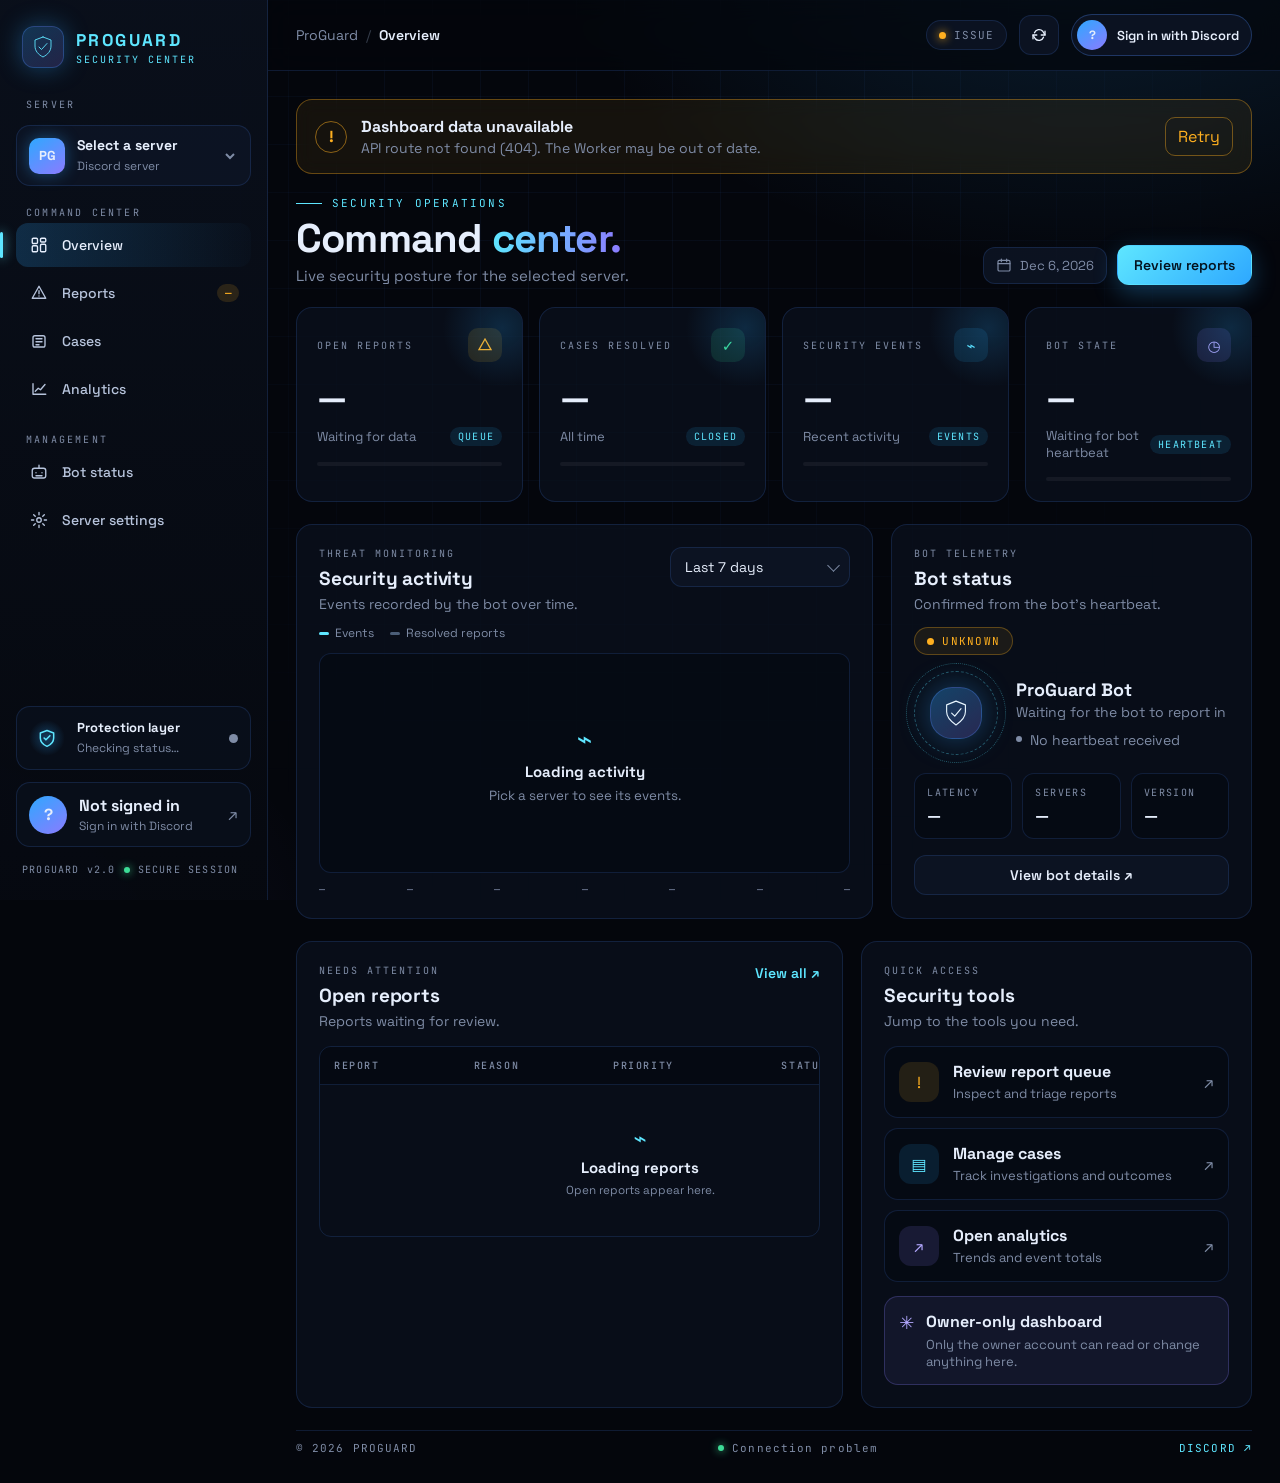
==== commit 69ad36df: "Add files via upload" ====
--- a/public/index.html
+++ b/public/index.html
@@ -3,58 +3,332 @@
 <head>
   <meta charset="utf-8">
   <meta name="viewport" content="width=device-width, initial-scale=1">
-  <meta name="theme-color" content="#080b12">
-  <meta name="description" content="ProGuard — security command center for Discord communities.">
-  <title>ProGuard — Security Command Center</title>
+  <meta name="theme-color" content="#04060c">
+  <meta name="description" content="ProGuard security command center for Discord communities.">
+  <title>ProGuard · Security Command Center</title>
   <link rel="preconnect" href="https://fonts.googleapis.com">
   <link rel="preconnect" href="https://fonts.gstatic.com" crossorigin>
-  <link href="https://fonts.googleapis.com/css2?family=DM+Mono:wght@400;500&family=Manrope:wght@400;500;600;700;800&display=swap" rel="stylesheet">
-  <link rel="stylesheet" href="/style.css">
-  <script src="/script.js" defer></script>
+  <link rel="stylesheet" href="style.css">
 </head>
 <body>
-  <div class="backdrop-grid" aria-hidden="true"></div><div class="glow glow-one" aria-hidden="true"></div><div class="glow glow-two" aria-hidden="true"></div>
   <div class="app-shell">
+    <!-- ================= SIDEBAR ================= -->
     <aside class="sidebar" id="sidebar">
-      <a class="brand" href="#overview" aria-label="ProGuard home"><span class="brand-mark"><svg viewBox="0 0 48 48"><path d="M24 4 40 10v12c0 10-6.5 17-16 22C14.5 39 8 32 8 22V10L24 4Z"/><path d="m16 24 5 5 11-12"/></svg></span><span class="brand-copy"><b>PROGUARD</b><small>SECURITY CENTER</small></span></a>
-      <div class="side-label">WORKSPACE</div>
-      <button class="server-select" id="serverSelect" type="button" aria-expanded="false"><span class="server-avatar" id="serverInitials">PG</span><span class="server-info"><b id="serverName">Select a server</b><small id="serverSub">Discord workspace</small></span><span class="chevron">⌄</span></button>
+      <a class="brand" href="#overview" aria-label="ProGuard home">
+        <span class="brand-mark"><svg viewBox="0 0 48 48" aria-hidden="true"><path d="M24 4 40 10v12c0 10-6.5 17-16 22C14.5 39 8 32 8 22V10L24 4Z"/><path d="m16 24 5 5 11-12"/></svg></span>
+        <span class="brand-copy"><strong>PROGUARD</strong><small>SECURITY CENTER</small></span>
+      </a>
+
+      <div class="workspace-label">SERVER</div>
+      <button class="server-select" id="serverSelect" type="button" aria-haspopup="listbox">
+        <span class="server-avatar">PG</span>
+        <span class="server-info"><b>Select a server</b><small>Discord server</small></span>
+        <svg class="chevron" viewBox="0 0 16 16"><path d="m4 6 4 4 4-4"/></svg>
+      </button>
       <div class="server-menu hidden" id="serverMenu" role="listbox" aria-label="Your servers"></div>
+
       <nav class="nav-list" aria-label="Main navigation">
-        <div class="side-label">COMMAND CENTER</div>
-        <a class="nav-link active" href="#overview" data-page="overview"><span class="nav-symbol">◫</span>Overview</a>
-        <a class="nav-link" href="#reports" data-page="reports"><span class="nav-symbol">△</span>Reports<span class="nav-count" id="reportNavCount">0</span></a>
-        <a class="nav-link" href="#cases" data-page="cases"><span class="nav-symbol">▤</span>Cases</a>
-        <a class="nav-link" href="#analytics" data-page="analytics"><span class="nav-symbol">⌁</span>Analytics</a>
-        <div class="side-label side-label-gap">MANAGEMENT</div>
-        <a class="nav-link" href="#bot" data-page="bot"><span class="nav-symbol">⌘</span>Bot status</a>
-        <a class="nav-link" href="#settings" data-page="settings"><span class="nav-symbol">⚙</span>Server settings</a>
-        <a class="nav-link hidden" href="#admin" data-page="admin" id="adminNav"><span class="nav-symbol">◆</span>Owner controls<span class="owner-dot"></span></a>
+        <span class="nav-caption">COMMAND CENTER</span>
+        <a class="nav-link active" href="#overview" data-page="overview"><span class="nav-icon"><svg viewBox="0 0 24 24"><rect x="3" y="3" width="7" height="7" rx="1.5"/><rect x="14" y="3" width="7" height="5" rx="1.5"/><rect x="14" y="11" width="7" height="10" rx="1.5"/><rect x="3" y="13" width="7" height="8" rx="1.5"/></svg></span>Overview</a>
+        <a class="nav-link" href="#reports" data-page="reports"><span class="nav-icon"><svg viewBox="0 0 24 24"><path d="M12 3 21 19H3L12 3Z"/><path d="M12 9v4m0 3h.01"/></svg></span>Reports <span class="nav-count" id="reportNavCount">—</span></a>
+        <a class="nav-link" href="#cases" data-page="cases"><span class="nav-icon"><svg viewBox="0 0 24 24"><path d="M4 7.5A2.5 2.5 0 0 1 6.5 5h11A2.5 2.5 0 0 1 20 7.5v10a2.5 2.5 0 0 1-2.5 2.5h-11A2.5 2.5 0 0 1 4 17.5v-10Z"/><path d="M8 9h8M8 13h8M8 17h4"/></svg></span>Cases</a>
+        <a class="nav-link" href="#analytics" data-page="analytics"><span class="nav-icon"><svg viewBox="0 0 24 24"><path d="M4 19V5m0 14h17"/><path d="m7 15 4-4 3 2 6-7"/></svg></span>Analytics</a>
+        <span class="nav-caption nav-caption-spaced">MANAGEMENT</span>
+        <a class="nav-link" href="#bot" data-page="bot"><span class="nav-icon"><svg viewBox="0 0 24 24"><rect x="3" y="7" width="18" height="13" rx="3"/><path d="M12 3v4m-4 6h.01M16 13h.01M8 17h8"/></svg></span>Bot status</a>
+        <a class="nav-link" href="#settings" data-page="settings"><span class="nav-icon"><svg viewBox="0 0 24 24"><circle cx="12" cy="12" r="3"/><path d="M12 2v3m0 14v3M4.9 4.9l2.1 2.1m10 10 2.1 2.1M2 12h3m14 0h3M4.9 19.1 7 17m10-10 2.1-2.1"/></svg></span>Server settings</a>
+        <a class="nav-link admin-nav hidden" href="#admin" data-page="admin" id="adminNav"><span class="nav-icon"><svg viewBox="0 0 24 24"><path d="M12 3 14 5.5l3.2-.2.8 3.1 2.6 1.9-1.3 2.9 1.3 2.9-2.6 1.9-.8 3.1-3.2-.2L12 23l-2-2.5-3.2.2-.8-3.1-2.6-1.9 1.3-2.9-1.3-2.9L6 8l.8-3.1 3.2.2L12 3Z"/><circle cx="12" cy="13" r="3"/></svg></span>Owner controls <span class="owner-dot"></span></a>
       </nav>
-      <div class="sidebar-bottom"><div class="protection-card"><span class="protection-icon">✦</span><div><b>Protection center</b><small id="protectionText">Waiting for connection</small></div><span class="status-dot" id="protectionDot"></span></div><div class="sidebar-foot"><span class="mini-shield">◆</span><span>PROGUARD <span class="muted">/</span> <span id="appVersion">LIVE CONSOLE</span></span></div></div>
+
+      <div class="sidebar-bottom">
+        <div class="protection-card">
+          <div class="protection-orb"><svg viewBox="0 0 24 24"><path d="M12 3 20 6v6c0 5-3.2 8-8 10-4.8-2-8-5-8-10V6l8-3Z"/><path d="m8.5 12 2.2 2.2 4.8-5"/></svg></div>
+          <div><b>Protection layer</b><small id="protectionText">Checking status…</small></div>
+          <span class="status-pip" id="protectionPip"></span>
+        </div>
+        <button class="user-card" id="loginButton" type="button">
+          <span class="user-avatar" id="userAvatar">?</span>
+          <span class="user-details"><b id="userName">Not signed in</b><small id="userEmail">Sign in with Discord</small></span>
+          <span class="user-action" id="userAction">↗</span>
+        </button>
+        <div class="sidebar-footer"><span>PROGUARD <span id="appVersion">v2.0</span></span><span class="footer-dot"></span><span>SECURE SESSION</span></div>
+      </div>
     </aside>
-    <main class="main-content">
-      <header class="topbar"><button class="mobile-menu" id="mobileMenu" aria-label="Toggle navigation">☰</button><div class="breadcrumb"><span>ProGuard</span><span class="slash">/</span><b id="breadcrumbPage">Overview</b></div><div class="top-actions"><span class="connection-pill" id="connectionPill"><i></i><span id="connectionText">Connecting</span></span><button class="icon-button" id="refreshButton" title="Refresh dashboard" aria-label="Refresh dashboard">↻</button><button class="login-button" id="loginButton" type="button">Connect Discord <span>↗</span></button><button class="profile-button hidden" id="profileButton" type="button"><img id="topAvatar" alt="" src=""><span id="topName">Account</span><span class="chevron">⌄</span></button></div></header>
-      <div class="page-wrap">
-        <div class="notice hidden" id="connectionBanner" role="status"><span class="notice-icon">i</span><div><b id="connectionTitle">Connection notice</b><p id="connectionMessage"></p></div><button id="dismissNotice" aria-label="Dismiss notice">×</button></div>
-        <section class="page active" id="page-overview" data-section="overview">
-          <div class="page-heading"><div><div class="eyebrow"><span class="eyebrow-line"></span> SECURITY OVERVIEW</div><h1>Command <span>center.</span></h1><p class="page-description">Your server's security posture, at a glance.</p></div><div class="heading-actions"><span class="updated-label" id="lastUpdated">Waiting for data</span><button class="button button-primary" id="overviewRefresh">↻ <span>Refresh data</span></button></div></div>
-          <div class="hero-panel"><div class="hero-copy"><div class="hero-tag"><span class="pulse"></span> PROGUARD INTELLIGENCE</div><h2>Keep your community<br><span>one step ahead.</span></h2><p>Review incoming reports, track active cases, and monitor your protection services from one secure workspace.</p><div class="hero-buttons"><button class="button button-primary" data-goto="reports">Review reports <span>→</span></button><button class="button button-ghost" data-goto="bot">View bot status</button></div></div><div class="hero-visual" aria-hidden="true"><div class="orbit orbit-outer"></div><div class="orbit orbit-inner"></div><div class="shield-core"><svg viewBox="0 0 100 100"><path d="M50 8 82 20v25c0 21-13 36-32 47C31 81 18 66 18 45V20L50 8Z"/><path d="m35 49 10 10 21-23"/></svg><span>ACTIVE<br>DEFENSE</span></div><span class="visual-chip chip-a">ENCRYPTED SESSION</span><span class="visual-chip chip-b">THREAT MONITOR</span><span class="visual-chip chip-c"><i></i> SYSTEM READY</span></div></div>
-          <div class="section-head"><div><h2>Security snapshot</h2><p>Live values returned by your ProGuard service.</p></div><span class="subtle-tag">SELECTED SERVER</span></div>
-          <div class="metrics-grid"><article class="metric-card"><div class="metric-top"><span>Open reports</span><span class="metric-icon amber">△</span></div><div class="metric-value" id="metricReports">—</div><div class="metric-foot"><span class="metric-indicator amber-text">●</span>Awaiting review</div><div class="metric-bar"><i class="bar-amber" id="reportsBar"></i></div></article><article class="metric-card"><div class="metric-top"><span>Active cases</span><span class="metric-icon blue">▤</span></div><div class="metric-value" id="metricCases">—</div><div class="metric-foot">Currently being handled</div><div class="metric-bar"><i class="bar-blue" id="casesBar"></i></div></article><article class="metric-card"><div class="metric-top"><span>Resolved reports</span><span class="metric-icon green">✓</span></div><div class="metric-value" id="metricResolved">—</div><div class="metric-foot">Resolution count</div><div class="metric-bar"><i class="bar-green" id="resolvedBar"></i></div></article><article class="metric-card"><div class="metric-top"><span>Bot connection</span><span class="metric-icon purple">⌘</span></div><div class="metric-value metric-word" id="metricBot">Unknown</div><div class="metric-foot" id="metricBotFoot">Waiting for heartbeat</div><div class="metric-bar"><i class="bar-purple" id="botBar"></i></div></article></div>
-          <div class="overview-grid"><article class="panel"><div class="panel-heading"><div><h3>Recent reports</h3><p>Latest items that need attention</p></div><button class="text-button" data-goto="reports">View all <span>→</span></button></div><div id="recentReports" class="data-list"><div class="empty-state"><span class="empty-symbol">◌</span><b>Connect Discord to load reports</b><p>Your latest reports will appear here.</p></div></div></article><article class="panel"><div class="panel-heading"><div><h3>Service health</h3><p>Connection and availability</p></div><span class="live-tag" id="liveLabel"><i></i> WAITING</span></div><div class="health-list"><div class="health-row"><span class="health-icon">⌘</span><div class="health-copy"><b>Discord bot</b><small id="healthBotDetail">No heartbeat received yet</small></div><span class="health-status" id="healthBot">Unknown</span></div><div class="health-row"><span class="health-icon">◈</span><div class="health-copy"><b>Dashboard API</b><small>Cloudflare Worker response</small></div><span class="health-status" id="healthApi">Checking</span></div><div class="health-row"><span class="health-icon">▣</span><div class="health-copy"><b>Selected server</b><small id="healthGuildDetail">Choose a server after sign-in</small></div><span class="health-status" id="healthGuild">Unknown</span></div></div><div class="health-footer"><span class="pulse"></span><span id="healthFooterText">Waiting for service check</span></div></article></div>
-        </section>
-        <section class="page" id="page-reports" data-section="reports"><div class="page-heading"><div><div class="eyebrow">CASE INTAKE</div><h1>Reports<span>.</span></h1><p class="page-description">Triage reports submitted to your server.</p></div><div class="heading-actions"><select id="reportFilter" class="select-control" aria-label="Filter reports"><option value="all">All reports</option><option value="open">Open</option><option value="reviewing">Reviewing</option><option value="resolved">Resolved</option><option value="dismissed">Dismissed</option></select><button class="button button-primary" id="reportsRefresh">↻ Refresh</button></div></div><div class="panel table-panel"><div class="panel-heading"><div><h3>Report queue</h3><p id="reportsSummary">Reports available to your account</p></div><span class="subtle-tag" id="reportsCount">0 ITEMS</span></div><div class="table-scroll"><table><thead><tr><th>REPORT</th><th>SUBMITTED BY</th><th>SUBJECT</th><th>STATUS</th><th>CREATED</th><th>ACTION</th></tr></thead><tbody id="reportsTable"><tr><td colspan="6" class="table-empty">Connect Discord to load reports.</td></tr></tbody></table></div></div></section>
-        <section class="page" id="page-cases" data-section="cases"><div class="page-heading"><div><div class="eyebrow">INVESTIGATION DESK</div><h1>Cases<span>.</span></h1><p class="page-description">Track investigations and outcomes.</p></div><button class="button button-primary" id="casesRefresh">↻ Refresh cases</button></div><div class="panel table-panel"><div class="panel-heading"><div><h3>Case register</h3><p>Cases linked to reports and moderation work</p></div><span class="subtle-tag" id="casesCount">0 CASES</span></div><div class="table-scroll"><table><thead><tr><th>CASE</th><th>TITLE</th><th>ASSIGNEE</th><th>PRIORITY</th><th>STATUS</th><th>UPDATED</th></tr></thead><tbody id="casesTable"><tr><td colspan="6" class="table-empty">Connect Discord to load cases.</td></tr></tbody></table></div></div></section>
-        <section class="page" id="page-analytics" data-section="analytics"><div class="page-heading"><div><div class="eyebrow">SIGNALS & TRENDS</div><h1>Analytics<span>.</span></h1><p class="page-description">Understand report volume and moderation outcomes.</p></div><select id="analyticsRange" class="select-control"><option value="24h">Last 24 hours</option><option value="7d" selected>Last 7 days</option><option value="30d">Last 30 days</option></select></div><div class="metrics-grid compact-metrics"><article class="metric-card"><div class="metric-top"><span>Total reports</span><span class="metric-icon blue">△</span></div><div class="metric-value" id="analyticsTotal">—</div><div class="metric-foot">In selected period</div></article><article class="metric-card"><div class="metric-top"><span>Resolved</span><span class="metric-icon green">✓</span></div><div class="metric-value" id="analyticsResolved">—</div><div class="metric-foot">Reports resolved</div></article><article class="metric-card"><div class="metric-top"><span>Open now</span><span class="metric-icon amber">◷</span></div><div class="metric-value" id="analyticsOpen">—</div><div class="metric-foot">Awaiting action</div></article><article class="metric-card"><div class="metric-top"><span>Active cases</span><span class="metric-icon purple">▤</span></div><div class="metric-value" id="analyticsCases">—</div><div class="metric-foot">Open investigations</div></article></div><div class="panel chart-panel"><div class="panel-heading"><div><h3>Activity timeline</h3><p>Report activity returned by the API</p></div><span class="subtle-tag">ACTIVITY</span></div><div id="analyticsChart" class="chart-area"><div class="empty-state"><span class="empty-symbol">⌁</span><b>Analytics will appear here</b><p>Connect and select a server to load real data.</p></div></div></div></section>
-        <section class="page" id="page-bot" data-section="bot"><div class="page-heading"><div><div class="eyebrow">SERVICE MONITOR</div><h1>Bot status<span>.</span></h1><p class="page-description">Connection status comes from the Worker’s bot heartbeat.</p></div><button class="button button-primary" id="botRefresh">↻ Check status</button></div><div class="bot-hero panel"><div class="bot-emblem">⌘</div><div class="bot-summary"><span class="eyebrow">PROGUARD DISCORD BOT</span><h2 id="botStatusTitle">Status unavailable</h2><p id="botStatusDescription">Connect your Discord account and select a server to check bot status.</p><div class="bot-meta"><span class="status-chip" id="botStatusChip">UNKNOWN</span><span id="botLastSeen">Last heartbeat: —</span></div></div><div class="bot-actions"><a class="button button-primary" id="inviteBot" href="https://discord.com/oauth2/authorize?client_id=1558816067948642455&amp;permissions=8&amp;scope=bot%20applications.commands" target="_blank" rel="noopener noreferrer">Add to Discord ↗</a><span class="muted small">Discord permissions should be reviewed before installing.</span></div></div><div class="settings-grid"><article class="panel"><div class="panel-heading"><div><h3>Server installation</h3><p>Whether the bot is installed in this server</p></div></div><div class="setting-row"><div><b>Installed</b><small id="installedDetail">Not checked</small></div><span id="installedBadge" class="status-chip">UNKNOWN</span></div><div class="setting-row"><div><b>Protection enabled</b><small>Server-level protection setting</small></div><span id="enabledBadge" class="status-chip">UNKNOWN</span></div></article><article class="panel"><div class="panel-heading"><div><h3>Channel routing</h3><p>Configured Discord destinations</p></div></div><div class="setting-row"><div><b>Reports channel</b><small id="reportChannelValue">Not configured</small></div></div><div class="setting-row"><div><b>Logs channel</b><small id="logChannelValue">Not configured</small></div></div></article></div></section>
-        <section class="page" id="page-settings" data-section="settings"><div class="page-heading"><div><div class="eyebrow">SERVER CONFIGURATION</div><h1>Settings<span>.</span></h1><p class="page-description">Configure ProGuard for the selected Discord server.</p></div><button class="button button-primary" id="saveSettings">Save settings <span>→</span></button></div><div class="settings-grid"><article class="panel settings-panel"><div class="panel-heading"><div><h3>Protection settings</h3><p>These options are validated and saved by the ProGuard API.</p></div></div><label class="toggle-row"><span><b>Automod enabled</b><small>Toggle the automod setting stored by ProGuard.</small></span><input type="checkbox" id="settingEnabled"><i></i></label><label class="field-label" for="reportChannelInput">Report channel ID</label><input class="text-input" id="reportChannelInput" placeholder="Discord channel ID" inputmode="numeric"><label class="field-label" for="logChannelInput">Log channel ID</label><input class="text-input" id="logChannelInput" placeholder="Discord channel ID" inputmode="numeric"><p class="form-note">Only users authorized by the Worker can change settings. Keep channel IDs private to your team.</p></article><article class="panel"><div class="panel-heading"><div><h3>Server access</h3><p>Access is verified on the server, not in this page.</p></div></div><div class="access-callout"><span class="access-icon">◇</span><div><b>Permission-checked requests</b><p>ProGuard checks your Discord session and server permissions before applying changes. The interface never grants access by itself.</p></div></div><div class="setting-row"><div><b>Selected server</b><small id="settingsGuildName">No server selected</small></div></div><div class="setting-row"><div><b>Your role</b><small id="settingsUserRole">Not signed in</small></div></div></article></div></section>
-        <section class="page" id="page-admin" data-section="admin"><div class="page-heading"><div><div class="eyebrow">RESTRICTED WORKSPACE</div><h1>Owner controls<span>.</span></h1><p class="page-description">Owner-only tools. The Worker must authorize every action.</p></div><span class="owner-badge">◆ OWNER ACCESS</span></div><div class="metrics-grid compact-metrics"><article class="metric-card"><div class="metric-top"><span>Owner identity</span><span class="metric-icon purple">◆</span></div><div class="metric-value metric-word" id="ownerIdentity">Unverified</div><div class="metric-foot">Verified by API session</div></article><article class="metric-card"><div class="metric-top"><span>Audit entries</span><span class="metric-icon blue">▤</span></div><div class="metric-value" id="auditCount">—</div><div class="metric-foot">Returned by the server</div></article></div><div class="panel table-panel"><div class="panel-heading"><div><h3>Audit activity</h3><p>Administrative actions available to the authenticated owner</p></div><button class="button button-secondary" id="auditRefresh">Refresh audit</button></div><div class="table-scroll"><table><thead><tr><th>EVENT</th><th>ACTOR</th><th>DETAILS</th><th>TIME</th></tr></thead><tbody id="auditTable"><tr><td colspan="4" class="table-empty">Owner access is required.</td></tr></tbody></table></div></div></section>
-        <footer class="page-footer"><span>© <span id="year"></span> ProGuard Security</span><span><i class="footer-dot"></i> Dashboard interface · server-verified access</span></footer>
+
+    <!-- ================= MAIN ================= -->
+    <main class="main-area">
+      <header class="topbar">
+        <div class="topbar-left">
+          <button class="icon-button menu-button" id="menuButton" aria-label="Open menu"><svg viewBox="0 0 24 24"><path d="M4 7h16M4 12h16M4 17h16"/></svg></button>
+          <div class="breadcrumb"><span>ProGuard</span><span class="crumb-slash">/</span><b id="breadcrumbCurrent">Overview</b></div>
+        </div>
+        <div class="topbar-right">
+          <span class="live-indicator" id="liveIndicator"><i></i><span id="liveLabel">CONNECTING</span></span>
+          <button class="icon-button" id="refreshButton" aria-label="Refresh data" title="Refresh data"><svg viewBox="0 0 24 24"><path d="M20 7v5h-5M4 17v-5h5"/><path d="M6 9a6.5 6.5 0 0 1 11-2l3 5M4 12l3 5a6.5 6.5 0 0 0 11-2"/></svg></button>
+          <div class="account-wrap">
+            <button class="top-user" id="topLoginButton" type="button" aria-haspopup="true" aria-expanded="false">
+              <span class="top-avatar" id="topAvatar">?</span>
+              <span class="top-name" id="topName">Sign in with Discord</span>
+            </button>
+            <div class="account-menu hidden" id="accountMenu" role="menu">
+              <div class="account-head">
+                <span class="top-avatar" id="accountAvatar">?</span>
+                <div><b id="accountName">—</b><small class="account-id" id="accountId">—</small></div>
+              </div>
+              <p class="account-email" id="accountEmail">No email on this Discord account</p>
+              <button class="button button-danger" id="signOutButton" type="button">Sign out</button>
+            </div>
+          </div>
+        </div>
+      </header>
+
+      <div class="content-wrap">
+        <div class="connection-banner hidden" id="connectionBanner" role="status">
+          <span class="banner-symbol">!</span>
+          <div><b>Dashboard data unavailable</b><p id="connectionMessage">Could not reach the ProGuard API.</p></div>
+          <button class="banner-retry" id="bannerRetry" type="button">Retry</button>
+        </div>
+
+        <!-- ---------- OVERVIEW ---------- -->
+        <section class="page-view active" id="page-overview" data-view="overview">
+          <div class="page-heading">
+            <div>
+              <div class="eyebrow"><span class="eyebrow-line"></span> SECURITY OPERATIONS</div>
+              <h1>Command <span>center.</span></h1>
+              <p class="page-subtitle">Live security posture for the selected server.</p>
+            </div>
+            <div class="heading-actions">
+              <div class="date-chip"><svg viewBox="0 0 24 24"><rect x="3" y="5" width="18" height="16" rx="2"/><path d="M16 3v4M8 3v4M3 10h18"/></svg><span id="currentDate">Today</span></div>
+              <button class="button button-primary" id="reviewReportsButton" type="button">Review reports</button>
+            </div>
+          </div>
+
+          <div class="metric-grid">
+            <article class="metric-card"><div class="metric-top"><span class="metric-label">OPEN REPORTS</span><span class="metric-icon amber"><svg viewBox="0 0 24 24" width="16" height="16" fill="none" stroke="currentColor" stroke-width="2"><path d="M12 3 21 19H3L12 3Z"/></svg></span></div><div class="metric-value" id="metricOpenReports">—</div><div class="metric-bottom"><span class="metric-note" id="openReportsNote">Waiting for data</span><span class="metric-tag">QUEUE</span></div><div class="metric-track"><span class="track-amber" id="openTrack"></span></div></article>
+            <article class="metric-card"><div class="metric-top"><span class="metric-label">CASES RESOLVED</span><span class="metric-icon green">✓</span></div><div class="metric-value" id="metricResolved">—</div><div class="metric-bottom"><span class="metric-note" id="resolvedNote">All time</span><span class="metric-tag">CLOSED</span></div><div class="metric-track"><span class="track-green" id="resolvedTrack"></span></div></article>
+            <article class="metric-card"><div class="metric-top"><span class="metric-label">SECURITY EVENTS</span><span class="metric-icon">⌁</span></div><div class="metric-value" id="metricEvents">—</div><div class="metric-bottom"><span class="metric-note" id="eventsNote">Recent activity</span><span class="metric-tag">EVENTS</span></div><div class="metric-track"><span class="track-blue" id="eventsTrack"></span></div></article>
+            <article class="metric-card"><div class="metric-top"><span class="metric-label">BOT STATE</span><span class="metric-icon purple">◷</span></div><div class="metric-value" id="metricUptime">—</div><div class="metric-bottom"><span class="metric-note" id="uptimeNote">Waiting for bot heartbeat</span><span class="metric-tag">HEARTBEAT</span></div><div class="metric-track"><span class="track-purple" id="uptimeTrack"></span></div></article>
+          </div>
+
+          <div class="dashboard-grid">
+            <article class="panel">
+              <div class="panel-header">
+                <div><div class="panel-kicker">THREAT MONITORING</div><h2>Security activity</h2><p>Events recorded by the bot over time.</p></div>
+                <div class="filter-select"><select id="activityRange" aria-label="Activity time range"><option value="7d">Last 7 days</option><option value="24h">Last 24 hours</option><option value="30d">Last 30 days</option></select></div>
+              </div>
+              <div class="chart-legend"><span><i class="legend-blue"></i>Events</span><span><i class="legend-muted"></i>Resolved reports</span></div>
+              <div class="chart-wrap" id="activityChart"><div class="chart-empty"><span class="chart-empty-icon">⌁</span><b>Loading activity</b><small>Pick a server to see its events.</small></div></div>
+              <div class="chart-axis" id="chartAxis"><span>—</span><span>—</span><span>—</span><span>—</span><span>—</span><span>—</span><span>—</span></div>
+            </article>
+
+            <article class="panel bot-panel">
+              <div class="panel-header">
+                <div><div class="panel-kicker">BOT TELEMETRY</div><h2>Bot status</h2><p>Confirmed from the bot's heartbeat.</p></div>
+                <span class="status-badge unknown" id="botStatusBadge"><i></i> UNKNOWN</span>
+              </div>
+              <div class="bot-hero">
+                <div class="bot-emblem"><div class="bot-emblem-inner"><svg viewBox="0 0 48 48"><path d="M24 5 39 11v11c0 9-6 15-15 21C15 37 9 31 9 22V11L24 5Z"/><path d="m17 24 5 5 10-12"/></svg></div><span class="orbit orbit-one"></span><span class="orbit orbit-two"></span></div>
+                <div class="bot-hero-text"><b id="botDisplayName">ProGuard Bot</b><span id="botActivity">Waiting for the bot to report in</span><small><i class="tiny-dot"></i><span id="botLastSeen">No heartbeat received</span></small></div>
+              </div>
+              <div class="bot-stats">
+                <div><span>LATENCY</span><b id="botLatency">—</b></div>
+                <div><span>SERVERS</span><b id="botGuilds">—</b></div>
+                <div><span>VERSION</span><b id="botVersion">—</b></div>
+              </div>
+              <button class="button button-secondary full-button" data-go="bot" type="button">View bot details ↗</button>
+            </article>
+          </div>
+
+          <div class="lower-grid">
+            <article class="panel">
+              <div class="panel-header">
+                <div><div class="panel-kicker">NEEDS ATTENTION</div><h2>Open reports</h2><p>Reports waiting for review.</p></div>
+                <button class="text-button" data-go="reports" type="button">View all ↗</button>
+              </div>
+              <div class="table-wrap"><table><thead><tr><th>REPORT</th><th>REASON</th><th>PRIORITY</th><th>STATUS</th><th></th></tr></thead>
+                <tbody id="latestReportsBody"><tr><td colspan="5"><div class="empty-row"><span>⌁</span><b>Loading reports</b><small>Open reports appear here.</small></div></td></tr></tbody></table></div>
+            </article>
+
+            <article class="panel">
+              <div class="panel-header"><div><div class="panel-kicker">QUICK ACCESS</div><h2>Security tools</h2><p>Jump to the tools you need.</p></div></div>
+              <button class="quick-action" data-go="reports" type="button"><span class="quick-action-icon amber">!</span><span><b>Review report queue</b><small>Inspect and triage reports</small></span><span class="quick-arrow">↗</span></button>
+              <button class="quick-action" data-go="cases" type="button"><span class="quick-action-icon">▤</span><span><b>Manage cases</b><small>Track investigations and outcomes</small></span><span class="quick-arrow">↗</span></button>
+              <button class="quick-action" data-go="analytics" type="button"><span class="quick-action-icon purple">↗</span><span><b>Open analytics</b><small>Trends and event totals</small></span><span class="quick-arrow">↗</span></button>
+              <div class="owner-callout"><span class="owner-callout-icon">✳</span><div><b>Owner-only dashboard</b><p>Only the owner account can read or change anything here.</p></div></div>
+            </article>
+          </div>
+        </section>
+
+        <!-- ---------- REPORTS ---------- -->
+        <section class="page-view" id="page-reports" data-view="reports">
+          <div class="page-heading">
+            <div><div class="eyebrow"><span class="eyebrow-line"></span> MODERATION WORKFLOW</div><h1>Report <span>queue.</span></h1><p class="page-subtitle">Review submissions and record your decisions.</p></div>
+            <button class="button button-secondary" id="reportsRefresh" type="button">↻ Refresh queue</button>
+          </div>
+          <div class="filter-row">
+            <div class="search-box"><svg viewBox="0 0 24 24"><circle cx="10.8" cy="10.8" r="6.8"/><path d="m16 16 5 5"/></svg><input id="reportSearch" placeholder="Search reports, users, reasons…" autocomplete="off"></div>
+            <div class="filter-select"><select id="reportStatusFilter" aria-label="Filter reports"><option value="all">All statuses</option><option value="open">Open</option><option value="reviewing">Reviewing</option><option value="resolved">Resolved</option><option value="dismissed">Dismissed</option></select></div>
+            <div class="filter-select"><select id="reportPriorityFilter" aria-label="Filter by priority"><option value="all">All priorities</option><option value="critical">Critical</option><option value="high">High</option><option value="medium">Medium</option><option value="low">Low</option></select></div>
+          </div>
+          <article class="panel full-table-panel">
+            <div class="panel-header"><div><div class="panel-kicker">CASEWORK</div><h2>All reports <span class="inline-count" id="allReportsCount">0</span></h2></div><span class="table-meta" id="reportTableMeta">Live queue</span></div>
+            <div class="table-wrap"><table><thead><tr><th>REPORT</th><th>SUBMITTED BY</th><th>REASON</th><th>PRIORITY</th><th>STATUS</th><th>RECEIVED</th><th></th></tr></thead><tbody id="allReportsBody"></tbody></table></div>
+            <div class="table-foot"><span id="reportsFootnote">Newest 200 reports</span><button class="text-button" id="clearReportFilters" type="button">Reset filters ↺</button></div>
+          </article>
+        </section>
+
+        <!-- ---------- CASES ---------- -->
+        <section class="page-view" id="page-cases" data-view="cases">
+          <div class="page-heading">
+            <div><div class="eyebrow"><span class="eyebrow-line"></span> INVESTIGATION LOG</div><h1>Case <span>files.</span></h1><p class="page-subtitle">Keep decisions and follow-ups organised.</p></div>
+            <button class="button button-secondary" id="casesRefresh" type="button">↻ Refresh cases</button>
+          </div>
+          <div class="case-summary-grid">
+            <div class="case-summary"><span>ACTIVE</span><b id="activeCasesMetric">—</b><i class="summary-line line-blue"></i></div>
+            <div class="case-summary"><span>RESOLVED</span><b id="resolvedCasesMetric">—</b><i class="summary-line line-green"></i></div>
+            <div class="case-summary"><span>DISMISSED</span><b id="dismissedCasesMetric">—</b><i class="summary-line line-muted"></i></div>
+          </div>
+          <article class="panel full-table-panel">
+            <div class="panel-header">
+              <div><div class="panel-kicker">CASE MANAGEMENT</div><h2>Investigation records</h2><p>Created automatically by moderation actions.</p></div>
+              <div class="filter-select"><select id="caseStatusFilter" aria-label="Filter cases"><option value="all">All cases</option><option value="open">Open</option><option value="investigating">Investigating</option><option value="resolved">Resolved</option><option value="dismissed">Dismissed</option></select></div>
+            </div>
+            <div class="table-wrap"><table><thead><tr><th>CASE</th><th>SUBJECT</th><th>ACTION</th><th>STATUS</th><th>MODERATOR</th><th>UPDATED</th><th></th></tr></thead><tbody id="casesBody"></tbody></table></div>
+          </article>
+        </section>
+
+        <!-- ---------- ANALYTICS ---------- -->
+        <section class="page-view" id="page-analytics" data-view="analytics">
+          <div class="page-heading">
+            <div><div class="eyebrow"><span class="eyebrow-line"></span> SECURITY INTELLIGENCE</div><h1>Threat <span>analytics.</span></h1><p class="page-subtitle">Activity patterns for the selected server.</p></div>
+            <div class="filter-select"><select id="analyticsRange" aria-label="Analytics range"><option value="7d">Last 7 days</option><option value="24h">Last 24 hours</option><option value="30d">Last 30 days</option></select></div>
+          </div>
+          <div class="metric-grid">
+            <article class="metric-card"><div class="metric-top"><span class="metric-label">TOTAL EVENTS</span><span class="metric-icon">⌁</span></div><div class="metric-value" id="analyticsTotalEvents">—</div><div class="metric-bottom"><span class="metric-note">In the selected period</span></div></article>
+            <article class="metric-card"><div class="metric-top"><span class="metric-label">REPORTS RECEIVED</span><span class="metric-icon amber">!</span></div><div class="metric-value" id="analyticsReports">—</div><div class="metric-bottom"><span class="metric-note">In the selected period</span></div></article>
+            <article class="metric-card"><div class="metric-top"><span class="metric-label">RESOLUTION RATE</span><span class="metric-icon green">✓</span></div><div class="metric-value" id="analyticsResolution">—</div><div class="metric-bottom"><span class="metric-note">Resolved ÷ received</span></div></article>
+            <article class="metric-card"><div class="metric-top"><span class="metric-label">AVG. RESPONSE</span><span class="metric-icon purple">◷</span></div><div class="metric-value" id="analyticsResponse">—</div><div class="metric-bottom"><span class="metric-note">Report to resolution</span></div></article>
+          </div>
+          <div class="dashboard-grid analytics-grid">
+            <article class="panel">
+              <div class="panel-header"><div><div class="panel-kicker">EVENT HISTORY</div><h2>Events over time</h2><p>Events and resolved reports.</p></div></div>
+              <div class="chart-legend"><span><i class="legend-blue"></i>Events</span><span><i class="legend-muted"></i>Resolved</span></div>
+              <div class="chart-wrap" id="analyticsChart"><div class="chart-empty"><b>Loading analytics</b><small>Pick a server to see its history.</small></div></div>
+              <div class="chart-axis" id="analyticsAxis"><span>—</span><span>—</span><span>—</span><span>—</span><span>—</span><span>—</span><span>—</span></div>
+            </article>
+            <article class="panel">
+              <div class="panel-header"><div><div class="panel-kicker">CLASSIFICATION</div><h2>Event breakdown</h2><p>Moderation events by type.</p></div></div>
+              <div class="breakdown-list" id="reportBreakdown"><div class="empty-row"><b>Waiting for data</b><small>Categories appear here.</small></div></div>
+            </article>
+          </div>
+        </section>
+
+        <!-- ---------- BOT ---------- -->
+        <section class="page-view" id="page-bot" data-view="bot">
+          <div class="page-heading">
+            <div><div class="eyebrow"><span class="eyebrow-line"></span> SERVICE HEALTH</div><h1>Bot <span>telemetry.</span></h1><p class="page-subtitle">The bot's own heartbeat, not the page load.</p></div>
+            <button class="button button-secondary" id="botRefresh" type="button">↻ Check status</button>
+          </div>
+          <div class="bot-detail-hero">
+            <div class="bot-hero">
+              <div class="bot-emblem large-emblem"><div class="bot-emblem-inner"><svg viewBox="0 0 48 48"><path d="M24 5 39 11v11c0 9-6 15-15 21C15 37 9 31 9 22V11L24 5Z"/><path d="m17 24 5 5 10-12"/></svg></div><span class="orbit orbit-one"></span><span class="orbit orbit-two"></span></div>
+              <div class="bot-hero-text"><div class="panel-kicker">DISCORD APPLICATION</div><h2 id="botDetailName">ProGuard Bot</h2><span>Security reporting and moderation</span><small><i class="tiny-dot"></i><span id="botDetailSeen">Heartbeat status unavailable</span></small></div>
+            </div>
+            <span class="status-badge unknown" id="botDetailBadge"><i></i> UNKNOWN</span>
+          </div>
+          <div class="bot-detail-grid">
+            <article class="panel">
+              <div class="panel-kicker">CONNECTION</div><h2>Service connection</h2>
+              <div class="detail-list">
+                <div><span>Runtime host</span><b>Wispbyte</b></div>
+                <div><span>Process state</span><b id="detailProcessState">Unknown</b></div>
+                <div><span>Gateway latency</span><b id="detailLatency">—</b></div>
+                <div><span>Last heartbeat</span><b id="detailHeartbeat">—</b></div>
+              </div>
+            </article>
+            <article class="panel">
+              <div class="panel-kicker">CAPABILITIES</div><h2>Security modules</h2>
+              <div class="module-list" id="moduleList">
+                <div class="module-row"><span class="module-symbol">◈</span><span><b>Report intake</b><small>Users report from Discord with /report</small></span><span class="module-state">—</span></div>
+                <div class="module-row"><span class="module-symbol">⌁</span><span><b>Event logging</b><small>Joins, leaves, deletes and moderation</small></span><span class="module-state">—</span></div>
+                <div class="module-row"><span class="module-symbol">◉</span><span><b>Case workflow</b><small>Cases from moderation actions</small></span><span class="module-state">—</span></div>
+              </div>
+            </article>
+          </div>
+          <div class="notice-box"><span>i</span><p><b>Note:</b> The dashboard shows the bot's last heartbeat. It cannot start or restart the Wispbyte process.</p></div>
+        </section>
+
+        <!-- ---------- SETTINGS ---------- -->
+        <section class="page-view" id="page-settings" data-view="settings">
+          <div class="page-heading">
+            <div><div class="eyebrow"><span class="eyebrow-line"></span> SERVER CONFIGURATION</div><h1>Server <span>settings.</span></h1><p class="page-subtitle">Changes apply to this server right away.</p></div>
+            <button class="button button-secondary" id="settingsRefresh" type="button">↻ Refresh settings</button>
+          </div>
+          <div class="connection-banner settings-gate hidden" id="settingsGate" role="status">
+            <span class="banner-symbol">!</span>
+            <div><b>The bot is not in this server</b><p>Add it with the invite link, then settings and bot actions unlock.</p></div>
+          </div>
+          <div class="admin-grid">
+            <article class="panel"><div class="panel-kicker">CHANNELS</div><h2>Log channel</h2><p class="panel-description">Moderation and security logs are posted here.</p><div class="filter-select"><select id="logChannelSelect" aria-label="Log channel"><option value="">Loading…</option></select></div><br><button class="button button-secondary full-button" id="saveLogChannel" type="button">Save log channel</button></article>
+            <article class="panel"><div class="panel-kicker">CHANNELS</div><h2>Report channel</h2><p class="panel-description">New reports are posted here, with status updates added below them.</p><div class="filter-select"><select id="reportChannelSelect" aria-label="Report channel"><option value="">Loading…</option></select></div><br><button class="button button-secondary full-button" id="saveReportChannel" type="button">Save report channel</button></article>
+            <article class="panel"><div class="panel-kicker">AUTOMOD</div><h2>Word filter</h2><p class="panel-description">Deletes messages containing blocked words. <b id="blockedWordCount">0</b> configured. Add words with <code>/filterword</code> in Discord.</p><button class="button button-secondary full-button" id="toggleAutomod" type="button">Turn automod on</button></article>
+            <article class="panel"><div class="panel-kicker">BOT ACTIONS</div><h2>Send test message</h2><p class="panel-description">The bot posts a test message in the log channel and reports back.</p><button class="button button-primary full-button" id="sendTestMessage" type="button">Send test message</button><p id="commandResult" aria-live="polite"></p></article>
+          </div>
+        </section>
+
+        <!-- ---------- OWNER ---------- -->
+        <section class="page-view" id="page-admin" data-view="admin">
+          <div class="page-heading">
+            <div><div class="eyebrow"><span class="eyebrow-line"></span> RESTRICTED AREA</div><h1>Owner <span>controls.</span></h1><p class="page-subtitle">Only the configured owner account can see this page.</p></div>
+            <span class="owner-pill"><i></i> OWNER ACCESS</span>
+          </div>
+          <div class="connection-banner hidden" id="ownerGateBanner" role="status">
+            <span class="banner-symbol">!</span>
+            <div><b>Owner account required</b><p>Sign in with the owner Discord account to use these controls.</p></div>
+          </div>
+          <div class="admin-grid">
+            <article class="panel">
+              <div class="panel-kicker">ACCESS POLICY</div><h2>Who can use this dashboard</h2><p class="panel-description">Enforced by the Worker on every request.</p>
+              <div class="permission-row"><div><b>Owner account</b><small>Reports, cases, analytics, settings and bot actions.</small></div><span class="permission-tag owner-permission">OWNER ONLY</span></div>
+              <div class="permission-row"><div><b>Server admins and moderators</b><small>No dashboard access. They still use bot commands in Discord.</small></div><span class="permission-tag member-permission">NO ACCESS</span></div>
+              <div class="notice-box compact-notice"><span>i</span><p>Other Discord accounts that try to sign in are refused, and the attempt is logged.</p></div>
+            </article>
+            <article class="panel">
+              <div class="panel-kicker">AUDIT TRAIL</div><h2>Recent activity</h2><p class="panel-description">Sign-ins and changes made from the dashboard.</p>
+              <div class="audit-list" id="auditList"><div class="empty-row"><b>No audit entries yet</b><small>Sign-ins and changes appear here.</small></div></div>
+              <button class="button button-quiet full-button" id="auditRefresh" type="button">Refresh audit log ↻</button>
+            </article>
+            <article class="panel wide-admin-panel">
+              <div class="panel-kicker">SYSTEM</div><h2>Connected services</h2><p class="panel-description">Health reported by the Worker.</p>
+              <div class="service-grid">
+                <div class="service-item"><span class="service-icon">D</span><div><b>Discord OAuth</b><small>Sign-in and identity</small></div><span class="service-status" id="discordServiceStatus">UNKNOWN</span></div>
+                <div class="service-item"><span class="service-icon">F</span><div><b>Firebase / Firestore</b><small>Reports, cases and audit records</small></div><span class="service-status" id="firebaseServiceStatus">UNKNOWN</span></div>
+                <div class="service-item"><span class="service-icon">W</span><div><b>Cloudflare Worker</b><small>API and authorization</small></div><span class="service-status" id="workerServiceStatus">CHECKING</span></div>
+                <div class="service-item"><span class="service-icon">P</span><div><b>Python bot</b><small>Wispbyte runtime and heartbeat</small></div><span class="service-status" id="runtimeServiceStatus">UNKNOWN</span></div>
+              </div>
+            </article>
+          </div>
+        </section>
+
+        <footer class="main-footer">
+          <span>© <span id="footerYear"></span> PROGUARD</span>
+          <span><i class="footer-dot"></i><span id="footerStatus">Connecting…</span></span>
+          <a href="https://discord.com" target="_blank" rel="noreferrer">DISCORD ↗</a>
+        </footer>
       </div>
     </main>
   </div>
-  <div class="toast-region" id="toastRegion" aria-live="polite" aria-atomic="false"></div>
-  <dialog class="modal" id="actionModal"><form method="dialog" id="actionForm"><div class="modal-head"><div><span class="eyebrow">REPORT ACTION</span><h2 id="modalTitle">Review report</h2></div><button class="icon-button" value="cancel" aria-label="Close dialog">×</button></div><p id="modalDescription" class="page-description"></p><label class="field-label" for="actionNote">Internal note (optional)</label><textarea class="text-input" id="actionNote" rows="3" placeholder="Add context for your team"></textarea><div class="modal-actions"><button class="button button-secondary" value="cancel">Cancel</button><button class="button button-primary" id="confirmAction" type="button">Confirm action</button></div></form></dialog>
+
+  <div class="modal-backdrop hidden" id="reportModal" role="dialog" aria-modal="true" aria-labelledby="reportModalTitle">
+    <div class="modal">
+      <div class="modal-head">
+        <div><div class="panel-kicker">DETAILS</div><h2 id="reportModalTitle">Review</h2></div>
+        <button class="icon-button modal-close" data-close-modal aria-label="Close dialog" type="button">×</button>
+      </div>
+      <div id="reportModalContent"></div>
+      <div class="modal-actions" id="reportModalActions"></div>
+    </div>
+  </div>
+  <div class="toast-region" id="toastRegion" aria-live="polite" aria-atomic="true"></div>
+  <script src="script.js"></script>
 </body>
 </html>
--- a/public/style.css
+++ b/public/style.css
@@ -0,0 +1,542 @@
+/* ProGuard dashboard: dark command-center theme with neon blue accents. */
+@import url("https://fonts.googleapis.com/css2?family=JetBrains+Mono:wght@400;500&family=Space+Grotesk:wght@400;500;600;700&display=swap");
+
+:root {
+  --bg: #04060c;
+  --bg-2: #070b15;
+  --panel: rgba(11, 17, 30, 0.72);
+  --panel-solid: #0b111e;
+  --line: rgba(78, 140, 255, 0.16);
+  --line-strong: rgba(78, 140, 255, 0.3);
+  --text: #e6eefc;
+  --muted: #7f8ca6;
+  --neon: #2ea8ff;
+  --neon-2: #5ee6ff;
+  --violet: #8b7bff;
+  --ok: #3ddc97;
+  --warn: #ffb020;
+  --bad: #ff5d6c;
+  --radius: 16px;
+  --mono: "JetBrains Mono", ui-monospace, SFMono-Regular, Menlo, monospace;
+  --sans: "Space Grotesk", system-ui, -apple-system, "Segoe UI", sans-serif;
+}
+
+* { box-sizing: border-box; }
+html, body { min-height: 100%; }
+body {
+  margin: 0;
+  font-family: var(--sans);
+  color: var(--text);
+  background: var(--bg);
+  -webkit-font-smoothing: antialiased;
+  overflow-x: hidden;
+}
+button, input, select, textarea { font: inherit; color: inherit; }
+a { color: var(--neon-2); }
+code { font-family: var(--mono); font-size: 0.9em; }
+.hidden { display: none !important; }
+
+/* ---------- ambient background ---------- */
+body::before {
+  content: "";
+  position: fixed; inset: 0; z-index: -2;
+  background:
+    radial-gradient(900px 600px at 85% -10%, rgba(46, 168, 255, 0.16), transparent 60%),
+    radial-gradient(800px 600px at -10% 110%, rgba(139, 123, 255, 0.12), transparent 60%),
+    var(--bg);
+}
+body::after {
+  content: "";
+  position: fixed; inset: 0; z-index: -1; pointer-events: none;
+  background-image:
+    linear-gradient(rgba(78, 140, 255, 0.05) 1px, transparent 1px),
+    linear-gradient(90deg, rgba(78, 140, 255, 0.05) 1px, transparent 1px);
+  background-size: 48px 48px;
+  mask-image: radial-gradient(ellipse at 50% 0%, #000 30%, transparent 75%);
+}
+.ambient { display: none; }
+
+/* ---------- shell ---------- */
+.app-shell { display: grid; grid-template-columns: 268px minmax(0, 1fr); min-height: 100vh; }
+
+.sidebar {
+  position: sticky; top: 0; height: 100vh;
+  display: flex; flex-direction: column; gap: 14px;
+  padding: 22px 16px;
+  background: linear-gradient(180deg, rgba(10, 16, 28, 0.94), rgba(6, 9, 16, 0.96));
+  border-right: 1px solid var(--line);
+  overflow-y: auto;
+}
+.brand { display: flex; align-items: center; gap: 12px; text-decoration: none; padding: 4px 6px 10px; }
+.brand-mark {
+  width: 42px; height: 42px; border-radius: 12px; display: grid; place-items: center;
+  background: linear-gradient(145deg, rgba(46, 168, 255, 0.25), rgba(139, 123, 255, 0.2));
+  border: 1px solid var(--line-strong);
+  box-shadow: 0 0 24px rgba(46, 168, 255, 0.35);
+}
+.brand-mark svg { width: 24px; height: 24px; fill: none; stroke: var(--neon-2); stroke-width: 1.8; stroke-linejoin: round; stroke-linecap: round; }
+.brand-copy strong { display: block; font-size: 17px; letter-spacing: 0.14em; }
+.brand-copy small { display: block; margin-top: 2px; font-family: var(--mono); font-size: 10px; letter-spacing: 0.2em; color: var(--neon-2); }
+.workspace-label, .nav-caption {
+  font-family: var(--mono); font-size: 10px; letter-spacing: 0.22em; color: var(--muted); padding: 0 10px; margin-top: 6px;
+}
+.nav-caption-spaced { margin-top: 18px; }
+
+.server-select {
+  display: flex; align-items: center; gap: 12px; width: 100%;
+  padding: 10px 12px; border-radius: 14px; border: 1px solid var(--line);
+  background: rgba(14, 22, 38, 0.8); cursor: pointer; text-align: left;
+  transition: border-color .2s, box-shadow .2s;
+}
+.server-select:hover { border-color: var(--line-strong); box-shadow: 0 0 0 4px rgba(46, 168, 255, 0.08); }
+.server-avatar {
+  width: 36px; height: 36px; border-radius: 10px; display: grid; place-items: center; flex: 0 0 36px;
+  font-weight: 700; font-size: 13px; background: linear-gradient(145deg, var(--neon), var(--violet));
+  box-shadow: 0 0 16px rgba(46, 168, 255, 0.4);
+}
+.server-info { flex: 1; min-width: 0; }
+.server-info b { display: block; white-space: nowrap; overflow: hidden; text-overflow: ellipsis; font-size: 14px; }
+.server-info small { color: var(--muted); font-size: 12px; }
+.chevron { width: 16px; height: 16px; stroke: var(--muted); fill: none; stroke-width: 2; }
+
+.server-menu {
+  display: grid; gap: 4px; padding: 6px; border-radius: 14px;
+  background: rgba(10, 16, 28, 0.98); border: 1px solid var(--line-strong);
+  box-shadow: 0 18px 44px rgba(0, 0, 0, 0.5);
+}
+.server-menu button {
+  display: flex; align-items: center; justify-content: space-between; gap: 10px; width: 100%;
+  padding: 10px 12px; border: 0; border-radius: 10px; background: transparent; cursor: pointer; text-align: left;
+}
+.server-menu button:hover, .server-menu button:focus-visible { background: rgba(46, 168, 255, 0.12); outline: none; }
+.server-menu button[aria-selected="true"] span { color: var(--neon-2); }
+.server-menu span { min-width: 0; overflow: hidden; text-overflow: ellipsis; white-space: nowrap; }
+.server-menu small { flex: 0 0 auto; font-family: var(--mono); font-size: 10px; letter-spacing: 0.08em; color: var(--muted); }
+.server-menu .empty-row { padding: 12px; }
+
+.nav-list { display: grid; gap: 4px; }
+.nav-link {
+  position: relative; display: flex; align-items: center; gap: 12px;
+  padding: 11px 12px; border-radius: 12px; text-decoration: none; color: #b7c4dc; font-size: 14px; font-weight: 500;
+  transition: background .18s, color .18s;
+}
+.nav-link:hover { background: rgba(46, 168, 255, 0.07); color: var(--text); }
+.nav-link.active { background: linear-gradient(90deg, rgba(46, 168, 255, 0.2), rgba(46, 168, 255, 0.02)); color: var(--text); }
+.nav-link.active::before {
+  content: ""; position: absolute; left: -16px; top: 9px; bottom: 9px; width: 3px; border-radius: 3px;
+  background: var(--neon-2); box-shadow: 0 0 12px var(--neon-2);
+}
+.nav-icon { width: 22px; height: 22px; display: grid; place-items: center; flex: 0 0 22px; }
+.nav-icon svg { width: 18px; height: 18px; fill: none; stroke: currentColor; stroke-width: 1.8; stroke-linecap: round; stroke-linejoin: round; }
+.nav-count {
+  margin-left: auto; min-width: 22px; padding: 2px 7px; border-radius: 999px; text-align: center;
+  font-family: var(--mono); font-size: 11px; background: rgba(255, 176, 32, 0.14); color: var(--warn);
+}
+.owner-dot { width: 7px; height: 7px; margin-left: auto; border-radius: 50%; background: var(--violet); box-shadow: 0 0 10px var(--violet); }
+
+.sidebar-bottom { margin-top: auto; display: grid; gap: 12px; }
+.protection-card {
+  display: flex; align-items: center; gap: 12px; padding: 12px; border-radius: 14px;
+  background: var(--panel); border: 1px solid var(--line);
+}
+.protection-orb {
+  width: 36px; height: 36px; flex: 0 0 36px; border-radius: 50%; display: grid; place-items: center;
+  background: radial-gradient(circle, rgba(46, 168, 255, 0.3), transparent 70%);
+}
+.protection-orb svg { width: 20px; height: 20px; fill: none; stroke: var(--neon-2); stroke-width: 1.8; stroke-linejoin: round; stroke-linecap: round; }
+.protection-card b { display: block; font-size: 13px; }
+.protection-card small { color: var(--muted); font-size: 12px; }
+.status-pip { margin-left: auto; width: 9px; height: 9px; border-radius: 50%; background: var(--muted); flex: 0 0 9px; }
+.status-pip.online { background: var(--ok); box-shadow: 0 0 10px var(--ok); }
+
+.user-card {
+  display: flex; align-items: center; gap: 12px; width: 100%; padding: 12px; border-radius: 14px;
+  background: var(--panel); border: 1px solid var(--line); cursor: pointer; text-align: left;
+}
+.user-card:hover { border-color: var(--line-strong); }
+.user-avatar, .top-avatar {
+  width: 38px; height: 38px; flex: 0 0 38px; border-radius: 50%; display: grid; place-items: center;
+  font-weight: 700; background: linear-gradient(145deg, var(--neon), var(--violet)); overflow: hidden;
+  background-size: cover; background-position: center;
+}
+.user-details { flex: 1; min-width: 0; }
+.user-details b, .user-details small { display: block; white-space: nowrap; overflow: hidden; text-overflow: ellipsis; }
+.user-details small { color: var(--muted); font-size: 12px; margin-top: 2px; }
+.user-action { color: var(--muted); }
+.sidebar-footer { display: flex; align-items: center; gap: 8px; padding: 4px 6px 2px; font-family: var(--mono); font-size: 10px; letter-spacing: 0.12em; color: var(--muted); }
+.footer-dot { width: 6px; height: 6px; border-radius: 50%; background: var(--ok); box-shadow: 0 0 8px var(--ok); }
+
+/* ---------- main ---------- */
+.main-area { min-width: 0; display: flex; flex-direction: column; }
+.topbar {
+  position: sticky; top: 0; z-index: 20;
+  display: flex; align-items: center; justify-content: space-between; gap: 12px;
+  padding: 14px 28px; background: rgba(4, 6, 12, 0.7); backdrop-filter: blur(14px);
+  border-bottom: 1px solid var(--line);
+}
+.topbar-left, .topbar-right { display: flex; align-items: center; gap: 12px; min-width: 0; }
+.breadcrumb { display: flex; align-items: center; gap: 8px; font-size: 14px; color: var(--muted); }
+.breadcrumb b { color: var(--text); font-weight: 600; }
+.crumb-slash { opacity: 0.4; }
+.live-indicator {
+  display: inline-flex; align-items: center; gap: 8px; padding: 7px 12px; border-radius: 999px;
+  font-family: var(--mono); font-size: 11px; letter-spacing: 0.1em; color: var(--muted);
+  background: rgba(14, 22, 38, 0.8); border: 1px solid var(--line);
+}
+.live-indicator i { width: 7px; height: 7px; border-radius: 50%; background: var(--muted); }
+.live-indicator.ok i { background: var(--ok); box-shadow: 0 0 10px var(--ok); }
+.live-indicator.warn i { background: var(--warn); box-shadow: 0 0 10px var(--warn); }
+.icon-button {
+  width: 40px; height: 40px; display: grid; place-items: center; border-radius: 12px; cursor: pointer;
+  background: rgba(14, 22, 38, 0.8); border: 1px solid var(--line);
+}
+.icon-button:hover { border-color: var(--line-strong); }
+.icon-button svg { width: 18px; height: 18px; fill: none; stroke: var(--text); stroke-width: 1.8; stroke-linecap: round; stroke-linejoin: round; }
+.menu-button { display: none; }
+
+.top-user {
+  display: flex; align-items: center; gap: 10px; padding: 5px 12px 5px 5px; border-radius: 999px; cursor: pointer;
+  background: rgba(14, 22, 38, 0.8); border: 1px solid var(--line-strong); max-width: 260px;
+}
+.top-user:hover { box-shadow: 0 0 0 4px rgba(46, 168, 255, 0.1); }
+.top-avatar { width: 30px; height: 30px; flex-basis: 30px; font-size: 12px; }
+.top-name { font-size: 13px; font-weight: 600; white-space: nowrap; overflow: hidden; text-overflow: ellipsis; }
+.account-wrap { position: relative; }
+.account-menu {
+  position: absolute; right: 0; top: calc(100% + 10px); z-index: 40; width: 280px; padding: 16px;
+  border-radius: 16px; background: rgba(10, 16, 28, 0.98); border: 1px solid var(--line-strong);
+  box-shadow: 0 22px 60px rgba(0, 0, 0, 0.55);
+}
+.account-head { display: flex; gap: 12px; align-items: center; }
+.account-head .top-avatar { width: 44px; height: 44px; flex-basis: 44px; font-size: 16px; }
+.account-head b { display: block; font-size: 15px; }
+.account-email { margin: 12px 0 0; color: var(--muted); font-size: 13px; word-break: break-all; }
+.account-id { margin: 4px 0 0; font-family: var(--mono); font-size: 11px; color: var(--muted); }
+.account-menu .button { width: 100%; margin-top: 14px; }
+
+.content-wrap { padding: 28px; display: grid; gap: 22px; align-content: start; }
+.page-view { display: none; animation: rise .45s ease both; }
+.page-view.active { display: grid; gap: 22px; }
+@keyframes rise { from { opacity: 0; transform: translateY(8px); } to { opacity: 1; transform: none; } }
+
+.page-heading { display: flex; align-items: flex-end; justify-content: space-between; gap: 18px; flex-wrap: wrap; }
+.eyebrow { display: flex; align-items: center; gap: 10px; font-family: var(--mono); font-size: 11px; letter-spacing: 0.2em; color: var(--neon-2); }
+.eyebrow-line { width: 26px; height: 1px; background: var(--neon-2); }
+.page-heading h1 { margin: 8px 0 6px; font-size: clamp(28px, 3.4vw, 40px); letter-spacing: -0.02em; line-height: 1.05; }
+.page-heading h1 span { background: linear-gradient(90deg, var(--neon-2), var(--violet)); -webkit-background-clip: text; background-clip: text; color: transparent; }
+.page-subtitle { margin: 0; color: var(--muted); font-size: 15px; }
+.heading-actions { display: flex; gap: 10px; align-items: center; flex-wrap: wrap; }
+.date-chip {
+  display: inline-flex; align-items: center; gap: 8px; padding: 9px 12px; border-radius: 12px;
+  background: rgba(14, 22, 38, 0.8); border: 1px solid var(--line); font-size: 13px; color: var(--muted);
+}
+.date-chip svg { width: 16px; height: 16px; fill: none; stroke: currentColor; stroke-width: 1.8; stroke-linecap: round; }
+
+/* ---------- buttons ---------- */
+.button {
+  display: inline-flex; align-items: center; justify-content: center; gap: 8px; padding: 10px 16px;
+  border-radius: 12px; border: 1px solid var(--line); background: rgba(14, 22, 38, 0.8);
+  font-size: 14px; font-weight: 600; cursor: pointer; text-decoration: none; transition: transform .15s, box-shadow .2s, border-color .2s;
+}
+.button:hover { transform: translateY(-1px); border-color: var(--line-strong); }
+.button:disabled { opacity: 0.45; cursor: not-allowed; transform: none; }
+.button svg { width: 16px; height: 16px; fill: none; stroke: currentColor; stroke-width: 2; stroke-linecap: round; }
+.button-primary { color: #03121f; border-color: transparent; background: linear-gradient(135deg, var(--neon-2), var(--neon)); box-shadow: 0 8px 24px rgba(46, 168, 255, 0.3); }
+.button-primary:hover { box-shadow: 0 10px 30px rgba(46, 168, 255, 0.45); }
+.button-secondary { color: var(--text); }
+.button-quiet { background: transparent; color: var(--muted); }
+.button-danger { color: #ffd5da; border-color: rgba(255, 93, 108, 0.4); background: rgba(255, 93, 108, 0.1); }
+.full-button { width: 100%; }
+.text-button { background: none; border: 0; color: var(--neon-2); cursor: pointer; font-weight: 600; font-size: 14px; padding: 0; }
+.row-action {
+  width: 32px; height: 32px; border-radius: 10px; border: 1px solid var(--line); background: rgba(14, 22, 38, 0.8);
+  color: var(--neon-2); cursor: pointer;
+}
+.row-action:hover { border-color: var(--line-strong); }
+
+/* ---------- panels & metrics ---------- */
+.panel, .metric-card, .case-summary, .connection-banner, .notice-box, .bot-detail-hero {
+  position: relative; background: var(--panel); border: 1px solid var(--line); border-radius: var(--radius);
+  backdrop-filter: blur(10px);
+}
+.panel { padding: 22px; min-width: 0; }
+.panel-header { display: flex; align-items: flex-start; justify-content: space-between; gap: 14px; margin-bottom: 16px; flex-wrap: wrap; }
+.panel-kicker, .metric-label { font-family: var(--mono); font-size: 10px; letter-spacing: 0.2em; color: var(--muted); }
+.panel h2 { margin: 6px 0 4px; font-size: 19px; letter-spacing: -0.01em; }
+.panel h2 .inline-count { font-family: var(--mono); font-size: 13px; color: var(--neon-2); margin-left: 6px; }
+.panel p { margin: 0; color: var(--muted); font-size: 14px; }
+.panel-description { margin-bottom: 14px; }
+.table-meta { font-family: var(--mono); font-size: 11px; color: var(--muted); }
+
+.metric-grid { display: grid; grid-template-columns: repeat(4, minmax(0, 1fr)); gap: 16px; }
+.metric-card { padding: 20px; overflow: hidden; }
+.metric-card::after {
+  content: ""; position: absolute; right: -40px; top: -40px; width: 120px; height: 120px; border-radius: 50%;
+  background: radial-gradient(circle, rgba(46, 168, 255, 0.18), transparent 70%); pointer-events: none;
+}
+.metric-top { display: flex; align-items: center; justify-content: space-between; margin-bottom: 14px; }
+.metric-icon { width: 34px; height: 34px; border-radius: 10px; display: grid; place-items: center; font-size: 15px; background: rgba(46, 168, 255, 0.12); color: var(--neon-2); }
+.metric-icon.amber { background: rgba(255, 176, 32, 0.12); color: var(--warn); }
+.metric-icon.green { background: rgba(61, 220, 151, 0.12); color: var(--ok); }
+.metric-icon.purple { background: rgba(139, 123, 255, 0.14); color: #b3a8ff; }
+.metric-value { font-size: 34px; font-weight: 700; letter-spacing: -0.02em; font-variant-numeric: tabular-nums; }
+.metric-value small { font-size: 14px; color: var(--muted); }
+.metric-bottom { display: flex; align-items: center; justify-content: space-between; gap: 8px; margin-top: 8px; }
+.metric-note { color: var(--muted); font-size: 13px; }
+.metric-tag { font-family: var(--mono); font-size: 10px; letter-spacing: 0.12em; padding: 3px 8px; border-radius: 999px; background: rgba(46, 168, 255, 0.12); color: var(--neon-2); }
+.metric-track { height: 4px; border-radius: 4px; background: rgba(255, 255, 255, 0.05); margin-top: 16px; overflow: hidden; }
+.metric-track span { display: block; height: 100%; width: 0; border-radius: 4px; transition: width .6s ease; }
+.track-amber { background: var(--warn); }
+.track-green { background: var(--ok); }
+.track-blue { background: var(--neon); }
+.track-purple { background: var(--violet); }
+
+.dashboard-grid { display: grid; grid-template-columns: minmax(0, 1.6fr) minmax(0, 1fr); gap: 18px; }
+.lower-grid { display: grid; grid-template-columns: minmax(0, 1.4fr) minmax(0, 1fr); gap: 18px; }
+.analytics-grid { grid-template-columns: minmax(0, 1.4fr) minmax(0, 1fr); }
+.admin-grid { display: grid; grid-template-columns: repeat(2, minmax(0, 1fr)); gap: 18px; }
+.wide-admin-panel { grid-column: 1 / -1; }
+
+/* charts */
+.chart-legend { display: flex; gap: 16px; font-size: 12px; color: var(--muted); margin: -4px 0 12px; }
+.chart-legend span { display: inline-flex; align-items: center; gap: 6px; }
+.chart-legend i { width: 10px; height: 3px; border-radius: 3px; display: inline-block; }
+.legend-blue { background: var(--neon-2); }
+.legend-muted { background: #4b5e78; }
+.chart-wrap { height: 220px; border-radius: 12px; overflow: hidden; background: rgba(4, 8, 16, 0.5); border: 1px solid var(--line); }
+.chart-wrap svg { width: 100%; height: 100%; display: block; }
+.chart-axis { display: flex; justify-content: space-between; font-family: var(--mono); font-size: 10px; color: var(--muted); margin-top: 10px; }
+.chart-empty { height: 100%; display: grid; place-content: center; text-align: center; gap: 6px; padding: 20px; }
+.chart-empty b { font-size: 15px; }
+.chart-empty small { color: var(--muted); }
+.chart-empty-icon { font-size: 26px; color: var(--neon-2); }
+
+/* status */
+.status-badge {
+  display: inline-flex; align-items: center; gap: 8px; padding: 6px 12px; border-radius: 999px;
+  font-family: var(--mono); font-size: 11px; letter-spacing: 0.12em; border: 1px solid var(--line);
+}
+.status-badge i { width: 7px; height: 7px; border-radius: 50%; background: currentColor; }
+.status-badge.online { color: var(--ok); background: rgba(61, 220, 151, 0.1); border-color: rgba(61, 220, 151, 0.3); }
+.status-badge.online i { box-shadow: 0 0 10px var(--ok); }
+.status-badge.offline { color: var(--bad); background: rgba(255, 93, 108, 0.1); border-color: rgba(255, 93, 108, 0.3); }
+.status-badge.unknown { color: var(--warn); background: rgba(255, 176, 32, 0.08); border-color: rgba(255, 176, 32, 0.3); }
+.service-status { font-family: var(--mono); font-size: 11px; letter-spacing: 0.1em; color: var(--muted); }
+.service-status.ok { color: var(--ok); }
+.service-status.error { color: var(--bad); }
+
+/* bot panels */
+.bot-hero { display: flex; align-items: center; gap: 18px; }
+.bot-emblem { position: relative; width: 84px; height: 84px; flex: 0 0 84px; display: grid; place-items: center; }
+.large-emblem { width: 110px; height: 110px; flex-basis: 110px; }
+.bot-emblem-inner {
+  width: 62%; height: 62%; border-radius: 22px; display: grid; place-items: center;
+  background: linear-gradient(145deg, rgba(46, 168, 255, 0.35), rgba(139, 123, 255, 0.25));
+  box-shadow: 0 0 30px rgba(46, 168, 255, 0.35); border: 1px solid var(--line-strong);
+}
+.bot-emblem-inner svg { width: 60%; height: 60%; fill: none; stroke: #e8f6ff; stroke-width: 1.8; stroke-linejoin: round; stroke-linecap: round; }
+.orbit { position: absolute; inset: 0; border-radius: 50%; border: 1px dashed rgba(94, 230, 255, 0.35); animation: spin 14s linear infinite; }
+.orbit-two { inset: -8px; border-style: dotted; animation-duration: 22s; animation-direction: reverse; }
+@keyframes spin { to { transform: rotate(360deg); } }
+.bot-hero-text b { display: block; font-size: 18px; }
+.bot-hero-text span { display: block; color: var(--muted); font-size: 14px; margin-top: 2px; }
+.bot-hero-text small { display: flex; align-items: center; gap: 8px; color: var(--muted); font-size: 12px; margin-top: 8px; }
+.tiny-dot { width: 6px; height: 6px; border-radius: 50%; background: var(--muted); display: inline-block; }
+.bot-panel .bot-hero { margin-bottom: 18px; }
+.bot-stats { display: grid; grid-template-columns: repeat(3, 1fr); gap: 10px; margin-bottom: 16px; }
+.bot-stats div, .detail-list > div { padding: 12px; border-radius: 12px; background: rgba(4, 8, 16, 0.5); border: 1px solid var(--line); }
+.bot-stats span, .detail-list span { display: block; font-family: var(--mono); font-size: 10px; letter-spacing: 0.14em; color: var(--muted); }
+.bot-stats b { display: block; margin-top: 6px; font-size: 16px; font-variant-numeric: tabular-nums; }
+.bot-detail-hero { display: flex; align-items: center; justify-content: space-between; gap: 18px; padding: 24px; flex-wrap: wrap; }
+.bot-detail-grid { display: grid; grid-template-columns: repeat(2, minmax(0, 1fr)); gap: 18px; }
+.detail-list { display: grid; gap: 10px; margin-top: 14px; }
+.detail-list b { display: block; margin-top: 4px; font-size: 15px; }
+.module-list { display: grid; gap: 10px; margin-top: 12px; }
+.module-row { display: flex; align-items: center; gap: 12px; padding: 12px; border-radius: 12px; background: rgba(4, 8, 16, 0.5); border: 1px solid var(--line); }
+.module-symbol { width: 32px; height: 32px; flex: 0 0 32px; display: grid; place-items: center; border-radius: 10px; background: rgba(46, 168, 255, 0.12); color: var(--neon-2); }
+.module-row > span:nth-child(2) { flex: 1; min-width: 0; }
+.module-row b { display: block; font-size: 14px; }
+.module-row small { color: var(--muted); font-size: 12px; }
+.module-state { font-family: var(--mono); font-size: 10px; letter-spacing: 0.1em; color: var(--muted); white-space: nowrap; }
+
+.notice-box {
+  display: flex; gap: 12px; padding: 16px; margin-top: 18px; font-size: 14px; color: var(--muted);
+  background: rgba(46, 168, 255, 0.05); border-color: rgba(46, 168, 255, 0.2);
+}
+.notice-box > span { width: 22px; height: 22px; flex: 0 0 22px; border-radius: 50%; display: grid; place-items: center; font-size: 12px; font-weight: 700; color: var(--neon-2); border: 1px solid var(--line-strong); }
+.notice-box b { color: var(--text); }
+.notice-box p { margin: 0; }
+.compact-notice { margin-top: 16px; }
+
+/* banners */
+.connection-banner {
+  display: flex; align-items: center; gap: 14px; padding: 16px 18px;
+  background: rgba(255, 176, 32, 0.07); border-color: rgba(255, 176, 32, 0.35);
+}
+.connection-banner .banner-symbol {
+  width: 32px; height: 32px; flex: 0 0 32px; border-radius: 50%; display: grid; place-items: center;
+  font-weight: 700; color: var(--warn); border: 1px solid rgba(255, 176, 32, 0.5);
+}
+.connection-banner > div { flex: 1; min-width: 0; }
+.connection-banner b { display: block; }
+.connection-banner p { margin: 2px 0 0; color: var(--muted); font-size: 14px; }
+.banner-retry { background: none; border: 1px solid rgba(255, 176, 32, 0.4); color: var(--warn); padding: 8px 12px; border-radius: 10px; cursor: pointer; }
+
+/* tables & filters */
+.filter-row { display: flex; gap: 12px; flex-wrap: wrap; }
+.search-box {
+  flex: 1 1 280px; display: flex; align-items: center; gap: 10px; padding: 0 14px; border-radius: 12px;
+  background: rgba(14, 22, 38, 0.8); border: 1px solid var(--line);
+}
+.search-box svg { width: 18px; height: 18px; fill: none; stroke: var(--muted); stroke-width: 2; stroke-linecap: round; flex: 0 0 18px; }
+.search-box input { flex: 1; min-width: 0; background: none; border: 0; outline: none; padding: 12px 0; font-size: 14px; }
+.search-box input::placeholder { color: var(--muted); }
+.select-wrap, .filter-select { position: relative; display: inline-flex; align-items: center; }
+select {
+  appearance: none; -webkit-appearance: none; padding: 10px 36px 10px 14px; border-radius: 12px; cursor: pointer;
+  background: rgba(14, 22, 38, 0.8); border: 1px solid var(--line); font-size: 14px; min-width: 160px;
+}
+select:focus, input:focus, textarea:focus { outline: none; border-color: var(--neon-2); box-shadow: 0 0 0 3px rgba(94, 230, 255, 0.15); }
+select option { background: #0b111e; color: var(--text); }
+.select-wrap svg, .filter-select::after {
+  content: ""; position: absolute; right: 12px; width: 8px; height: 8px; border-right: 1.6px solid var(--muted); border-bottom: 1.6px solid var(--muted);
+  transform: translateY(-2px) rotate(45deg); pointer-events: none;
+}
+.select-wrap svg { display: none; }
+.filter-select select { min-width: 180px; }
+.full-table-panel { padding-bottom: 14px; }
+.table-wrap { overflow-x: auto; border-radius: 12px; border: 1px solid var(--line); }
+table { width: 100%; border-collapse: collapse; min-width: 640px; }
+th { text-align: left; font-family: var(--mono); font-size: 10px; letter-spacing: 0.16em; color: var(--muted); font-weight: 500; padding: 12px 14px; background: rgba(4, 8, 16, 0.6); }
+td { padding: 13px 14px; border-top: 1px solid var(--line); font-size: 14px; vertical-align: middle; }
+tbody tr:hover td { background: rgba(46, 168, 255, 0.04); }
+.report-id { font-family: var(--mono); font-size: 12px; color: var(--neon-2); }
+.reason-cell { max-width: 320px; overflow: hidden; text-overflow: ellipsis; white-space: nowrap; }
+.table-foot { display: flex; justify-content: space-between; align-items: center; gap: 12px; margin-top: 12px; color: var(--muted); font-size: 13px; }
+.state-pill, .priority-pill {
+  display: inline-block; padding: 4px 9px; border-radius: 999px; font-family: var(--mono); font-size: 10px;
+  letter-spacing: 0.1em; text-transform: uppercase; border: 1px solid var(--line); white-space: nowrap;
+}
+.state-pill.open { color: var(--warn); border-color: rgba(255, 176, 32, 0.35); background: rgba(255, 176, 32, 0.08); }
+.state-pill.reviewing, .state-pill.investigating { color: var(--neon-2); border-color: rgba(94, 230, 255, 0.35); background: rgba(94, 230, 255, 0.08); }
+.state-pill.resolved { color: var(--ok); border-color: rgba(61, 220, 151, 0.35); background: rgba(61, 220, 151, 0.08); }
+.state-pill.dismissed, .state-pill.recorded { color: var(--muted); }
+.priority-pill.priority-critical { color: var(--bad); border-color: rgba(255, 93, 108, 0.4); }
+.priority-pill.priority-high { color: var(--warn); }
+.priority-pill.priority-medium { color: var(--neon-2); }
+.priority-pill.priority-low { color: var(--muted); }
+.empty-row { display: grid; justify-items: center; gap: 6px; padding: 26px 16px; text-align: center; }
+.empty-row span { font-size: 22px; color: var(--neon-2); }
+.empty-row b { font-size: 15px; }
+.empty-row small { color: var(--muted); }
+
+/* quick access */
+.quick-action {
+  display: flex; align-items: center; gap: 14px; width: 100%; padding: 14px; margin-bottom: 10px; border-radius: 14px;
+  background: rgba(4, 8, 16, 0.5); border: 1px solid var(--line); cursor: pointer; text-align: left;
+}
+.quick-action:hover { border-color: var(--line-strong); transform: translateX(2px); }
+.quick-action b { display: block; }
+.quick-action small { color: var(--muted); font-size: 13px; }
+.quick-action-icon { width: 40px; height: 40px; flex: 0 0 40px; border-radius: 12px; display: grid; place-items: center; font-size: 16px; background: rgba(46, 168, 255, 0.12); color: var(--neon-2); }
+.quick-action-icon.amber { background: rgba(255, 176, 32, 0.12); color: var(--warn); }
+.quick-action-icon.purple { background: rgba(139, 123, 255, 0.14); color: #b3a8ff; }
+.quick-arrow { margin-left: auto; color: var(--muted); }
+.owner-callout { display: flex; gap: 12px; margin-top: 14px; padding: 14px; border-radius: 14px; background: rgba(139, 123, 255, 0.08); border: 1px solid rgba(139, 123, 255, 0.25); }
+.owner-callout-icon { color: #b3a8ff; font-size: 18px; }
+.owner-callout b { display: block; }
+.owner-callout p { margin: 4px 0 0; color: var(--muted); font-size: 13px; }
+
+/* cases */
+.case-summary-grid { display: grid; grid-template-columns: repeat(3, minmax(0, 1fr)); gap: 16px; }
+.case-summary { padding: 18px; overflow: hidden; }
+.case-summary span { font-family: var(--mono); font-size: 10px; letter-spacing: 0.16em; color: var(--muted); }
+.case-summary b { display: block; margin-top: 8px; font-size: 30px; font-variant-numeric: tabular-nums; }
+.summary-line { display: block; height: 3px; margin-top: 14px; border-radius: 3px; }
+.line-blue { background: var(--neon); }
+.line-green { background: var(--ok); }
+.line-muted { background: #4b5e78; }
+
+/* permissions & audit */
+.permission-row { display: flex; align-items: center; justify-content: space-between; gap: 12px; padding: 14px 0; border-top: 1px solid var(--line); }
+.permission-row:first-of-type { border-top: 0; }
+.permission-row b { display: block; font-size: 15px; }
+.permission-row small { color: var(--muted); font-size: 13px; }
+.permission-tag { font-family: var(--mono); font-size: 10px; letter-spacing: 0.12em; padding: 5px 10px; border-radius: 999px; border: 1px solid var(--line); white-space: nowrap; }
+.owner-permission { color: var(--neon-2); }
+.member-permission { color: var(--muted); }
+.owner-pill { display: inline-flex; align-items: center; gap: 8px; padding: 7px 12px; border-radius: 999px; font-family: var(--mono); font-size: 11px; letter-spacing: 0.12em; color: #b3a8ff; border: 1px solid rgba(139, 123, 255, 0.4); background: rgba(139, 123, 255, 0.1); }
+.owner-pill i { width: 7px; height: 7px; border-radius: 50%; background: var(--violet); box-shadow: 0 0 8px var(--violet); }
+.audit-list { display: grid; gap: 8px; margin-bottom: 14px; max-height: 420px; overflow-y: auto; }
+.service-grid { display: grid; grid-template-columns: repeat(2, minmax(0, 1fr)); gap: 12px; margin-top: 14px; }
+.service-item { display: flex; align-items: center; gap: 12px; padding: 14px; border-radius: 14px; background: rgba(4, 8, 16, 0.5); border: 1px solid var(--line); }
+.service-item > div { flex: 1; min-width: 0; }
+.service-item b { display: block; }
+.service-item small { color: var(--muted); font-size: 12px; }
+.service-icon { width: 36px; height: 36px; flex: 0 0 36px; border-radius: 10px; display: grid; place-items: center; font-weight: 700; font-family: var(--mono); background: rgba(46, 168, 255, 0.12); color: var(--neon-2); }
+
+/* settings */
+.full-button + .text-button { margin-top: 10px; }
+#commandResult { margin-top: 12px; min-height: 20px; color: var(--muted); font-size: 14px; }
+.settings-gate { margin-bottom: 4px; }
+
+/* footer */
+.main-footer { display: flex; align-items: center; justify-content: space-between; gap: 12px; flex-wrap: wrap; padding-top: 10px; color: var(--muted); font-family: var(--mono); font-size: 11px; letter-spacing: 0.1em; border-top: 1px solid var(--line); }
+.main-footer a { color: var(--neon-2); text-decoration: none; }
+.main-footer > span { display: inline-flex; align-items: center; gap: 8px; }
+
+/* modal & toast */
+.modal-backdrop { position: fixed; inset: 0; z-index: 60; display: grid; place-items: center; padding: 20px; background: rgba(2, 4, 10, 0.7); backdrop-filter: blur(6px); }
+.modal {
+  width: min(560px, 100%); max-height: 90vh; overflow-y: auto; padding: 24px; border-radius: 20px;
+  background: rgba(10, 16, 28, 0.98); border: 1px solid var(--line-strong); box-shadow: 0 30px 80px rgba(0, 0, 0, 0.6);
+  animation: rise .3s ease both;
+}
+.modal-head { display: flex; align-items: flex-start; justify-content: space-between; gap: 12px; margin-bottom: 16px; }
+.modal-head h2 { margin: 6px 0 0; font-size: 22px; }
+.modal-close { font-size: 22px; line-height: 1; }
+.modal-field { margin-bottom: 14px; }
+.modal-field label { display: block; font-family: var(--mono); font-size: 10px; letter-spacing: 0.16em; color: var(--muted); margin-bottom: 6px; }
+.modal-field p { margin: 0; font-size: 14px; line-height: 1.5; }
+.modal-field select, .modal-field textarea { width: 100%; }
+.modal-field textarea { min-height: 96px; resize: vertical; padding: 12px; border-radius: 12px; background: rgba(14, 22, 38, 0.8); border: 1px solid var(--line); font-size: 14px; }
+.modal-actions { display: flex; justify-content: flex-end; gap: 10px; flex-wrap: wrap; margin-top: 18px; }
+
+.toast-region { position: fixed; right: 20px; bottom: 20px; z-index: 80; display: grid; gap: 10px; width: min(360px, calc(100vw - 40px)); }
+.toast {
+  display: flex; gap: 12px; padding: 14px; border-radius: 14px; background: rgba(10, 16, 28, 0.98);
+  border: 1px solid var(--line-strong); box-shadow: 0 16px 40px rgba(0, 0, 0, 0.5); animation: rise .3s ease both;
+}
+.toast-mark { width: 26px; height: 26px; flex: 0 0 26px; border-radius: 50%; display: grid; place-items: center; font-weight: 700; color: var(--ok); border: 1px solid rgba(61, 220, 151, 0.5); }
+.toast.error .toast-mark { color: var(--bad); border-color: rgba(255, 93, 108, 0.5); }
+.toast b { display: block; font-size: 14px; }
+.toast p { margin: 2px 0 0; color: var(--muted); font-size: 13px; }
+
+/* ---------- responsive ---------- */
+@media (max-width: 1180px) {
+  .metric-grid { grid-template-columns: repeat(2, minmax(0, 1fr)); }
+  .dashboard-grid, .lower-grid, .analytics-grid, .bot-detail-grid, .admin-grid { grid-template-columns: 1fr; }
+}
+@media (max-width: 900px) {
+  .app-shell { grid-template-columns: 1fr; }
+  .sidebar {
+    position: fixed; z-index: 50; left: 0; top: 0; width: 290px; transform: translateX(-100%);
+    transition: transform .3s ease; box-shadow: 20px 0 60px rgba(0, 0, 0, 0.5);
+  }
+  .sidebar.open { transform: none; }
+  .menu-button { display: grid; }
+  .topbar { padding: 12px 16px; }
+  .content-wrap { padding: 18px 16px 28px; }
+  .case-summary-grid, .service-grid { grid-template-columns: 1fr; }
+  .top-name { display: none; }
+}
+@media (max-width: 560px) {
+  .metric-grid { grid-template-columns: 1fr; }
+  .live-indicator span:last-child { display: none; }
+  .metric-value { font-size: 28px; }
+  .bot-stats { grid-template-columns: 1fr; }
+  .account-menu { width: calc(100vw - 32px); right: -8px; }
+}
+@media (prefers-reduced-motion: reduce) {
+  *, *::before, *::after { animation: none !important; transition: none !important; }
+}
